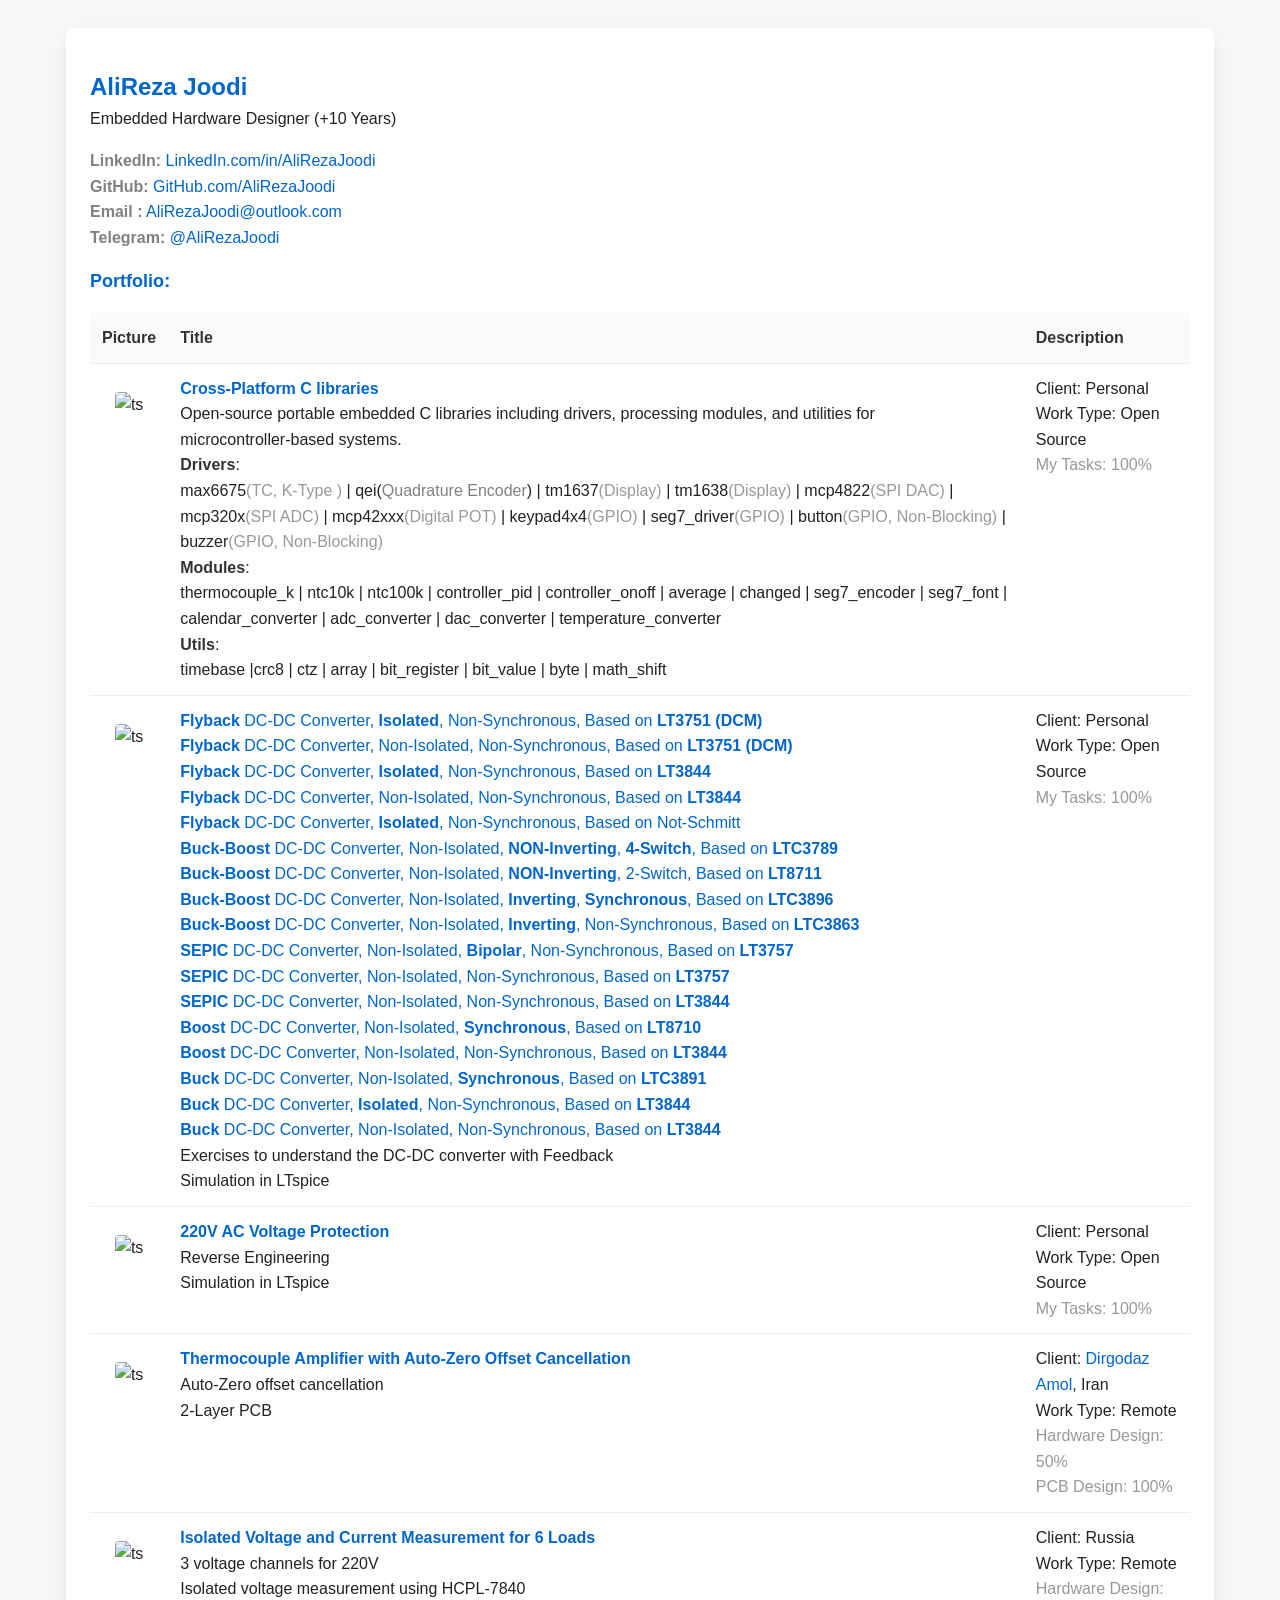
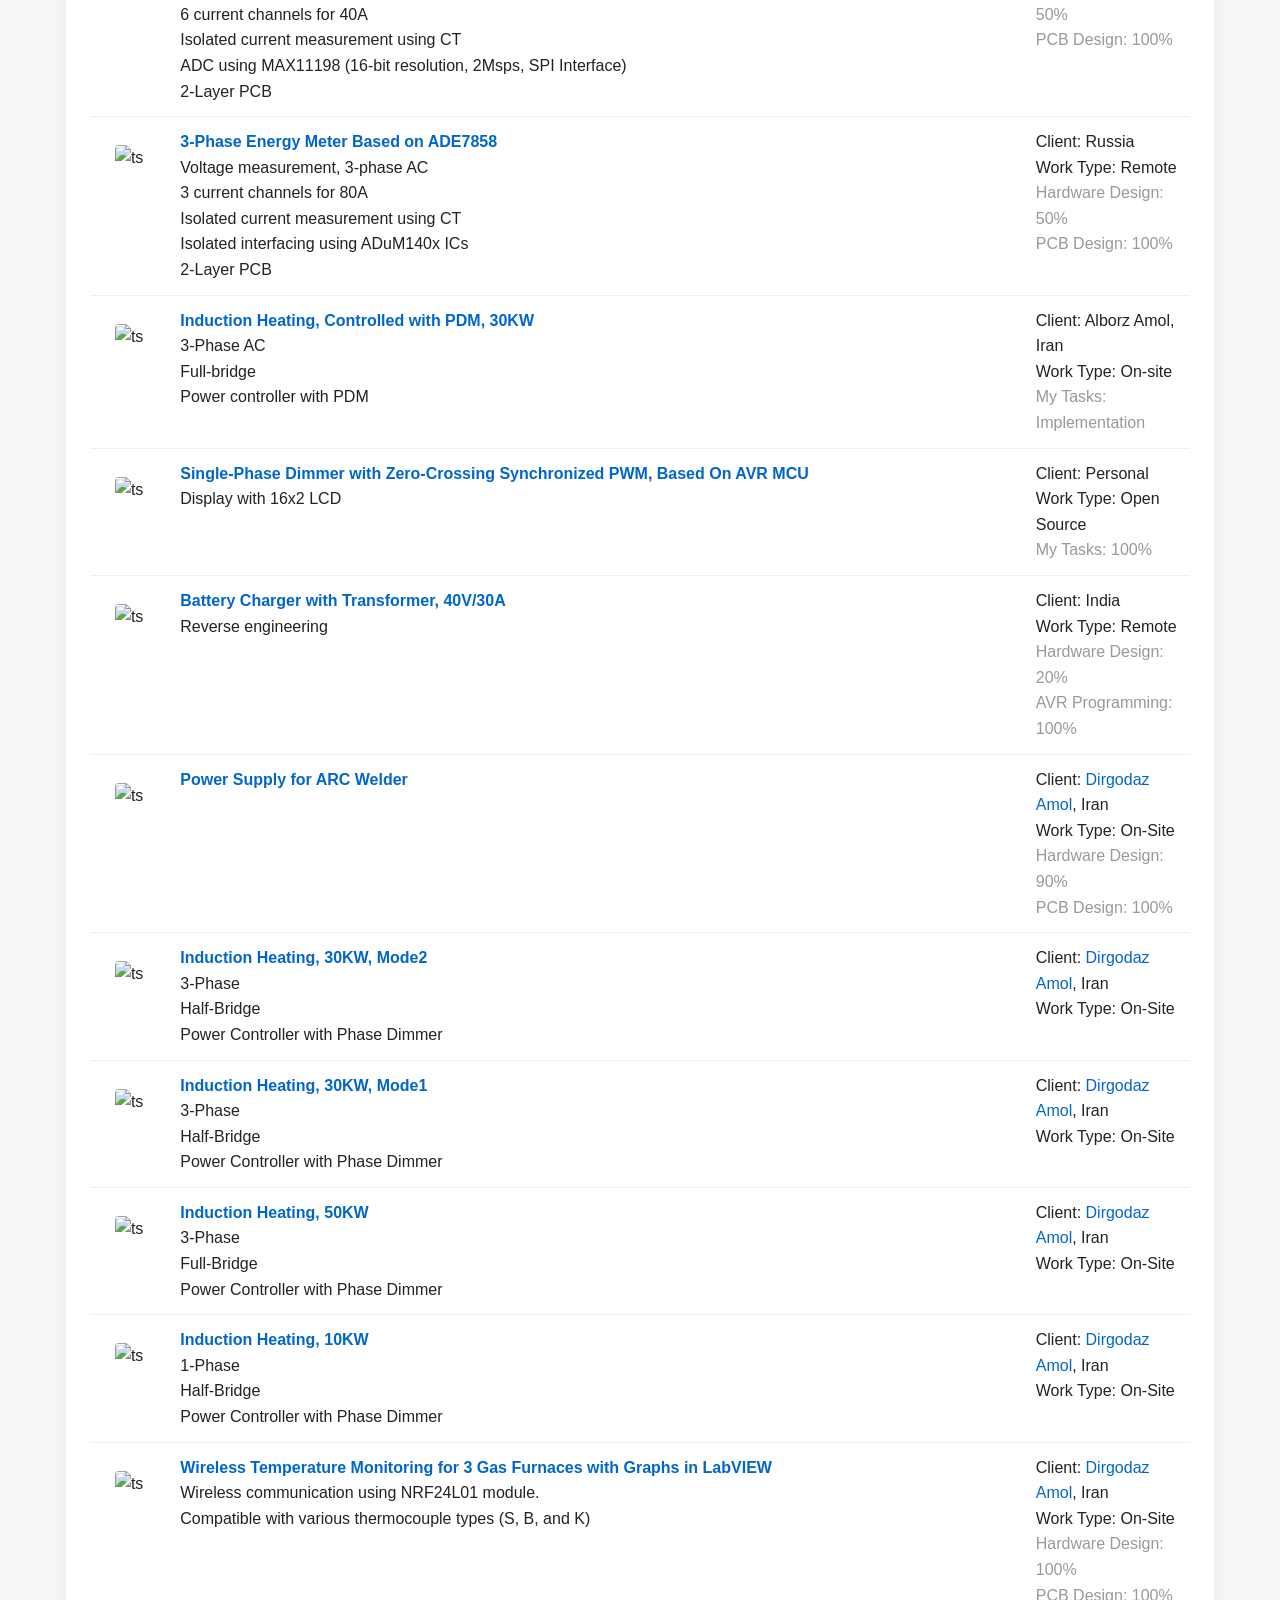
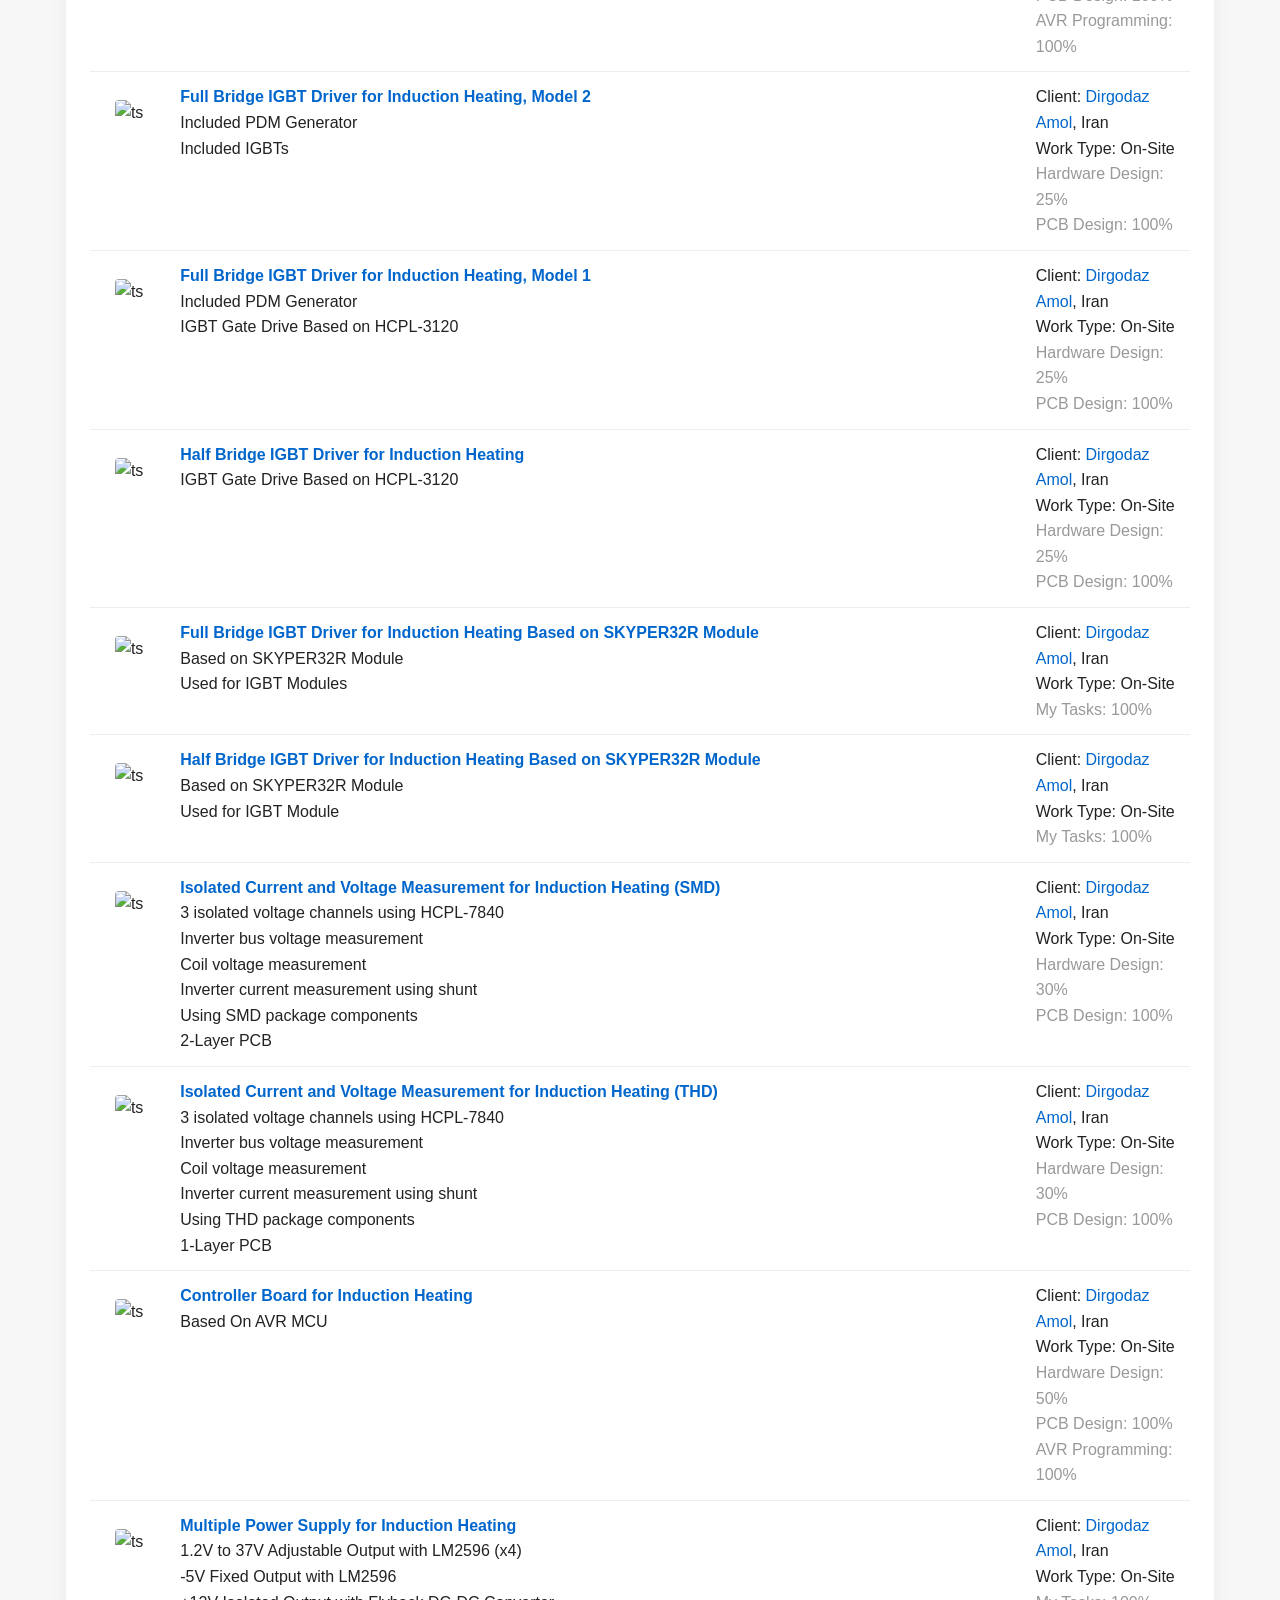
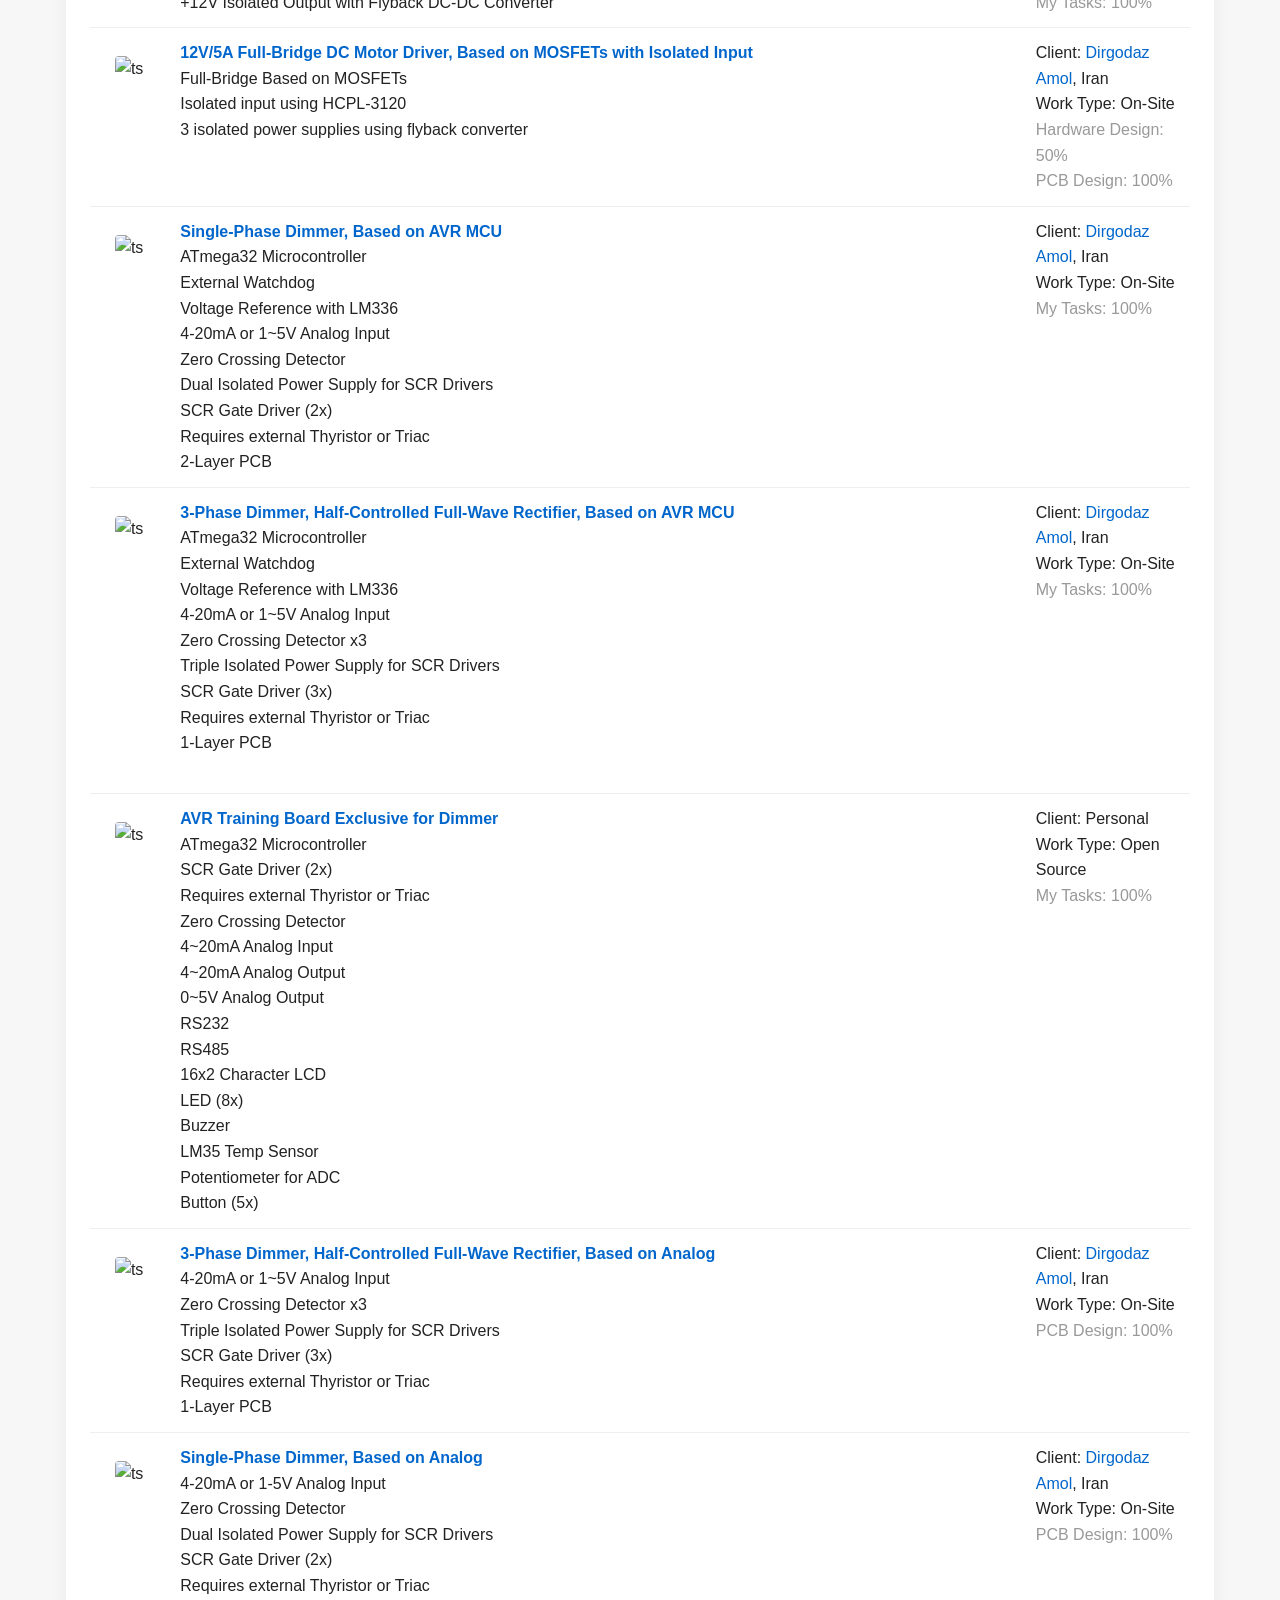
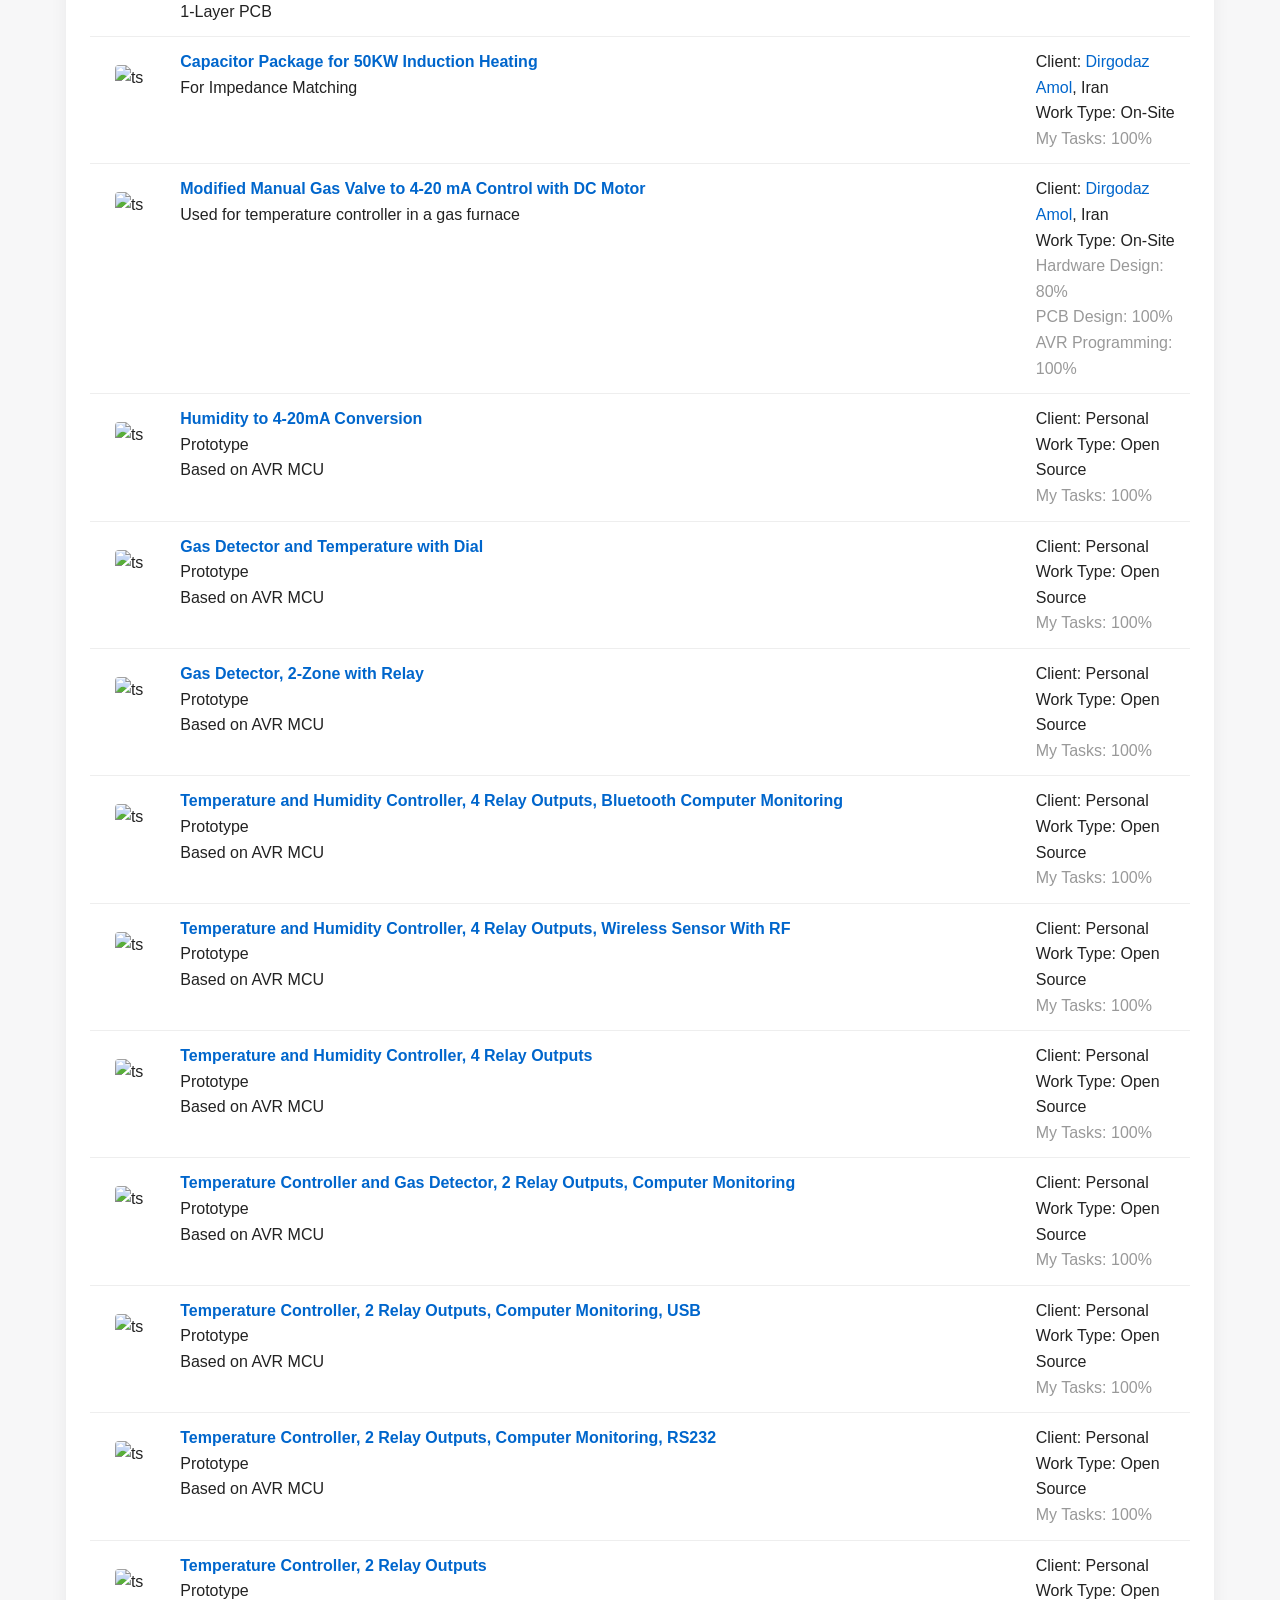
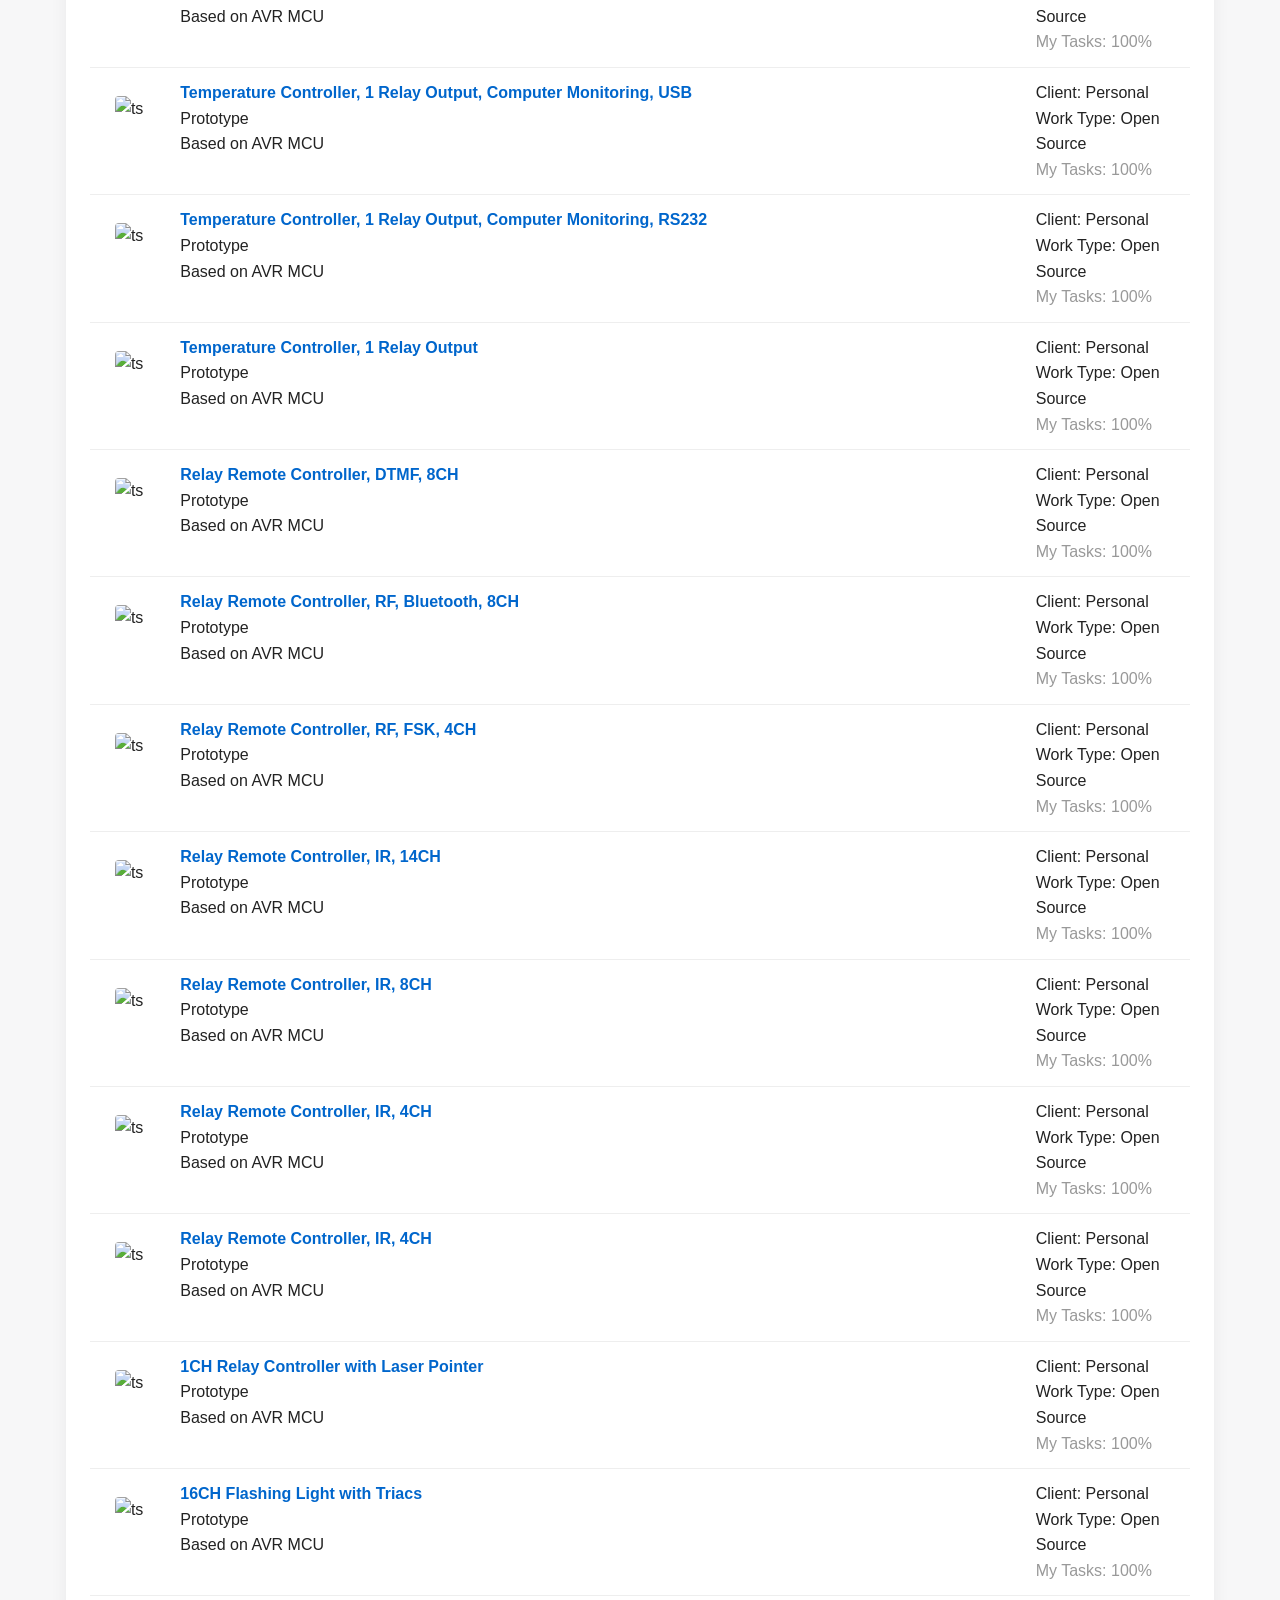
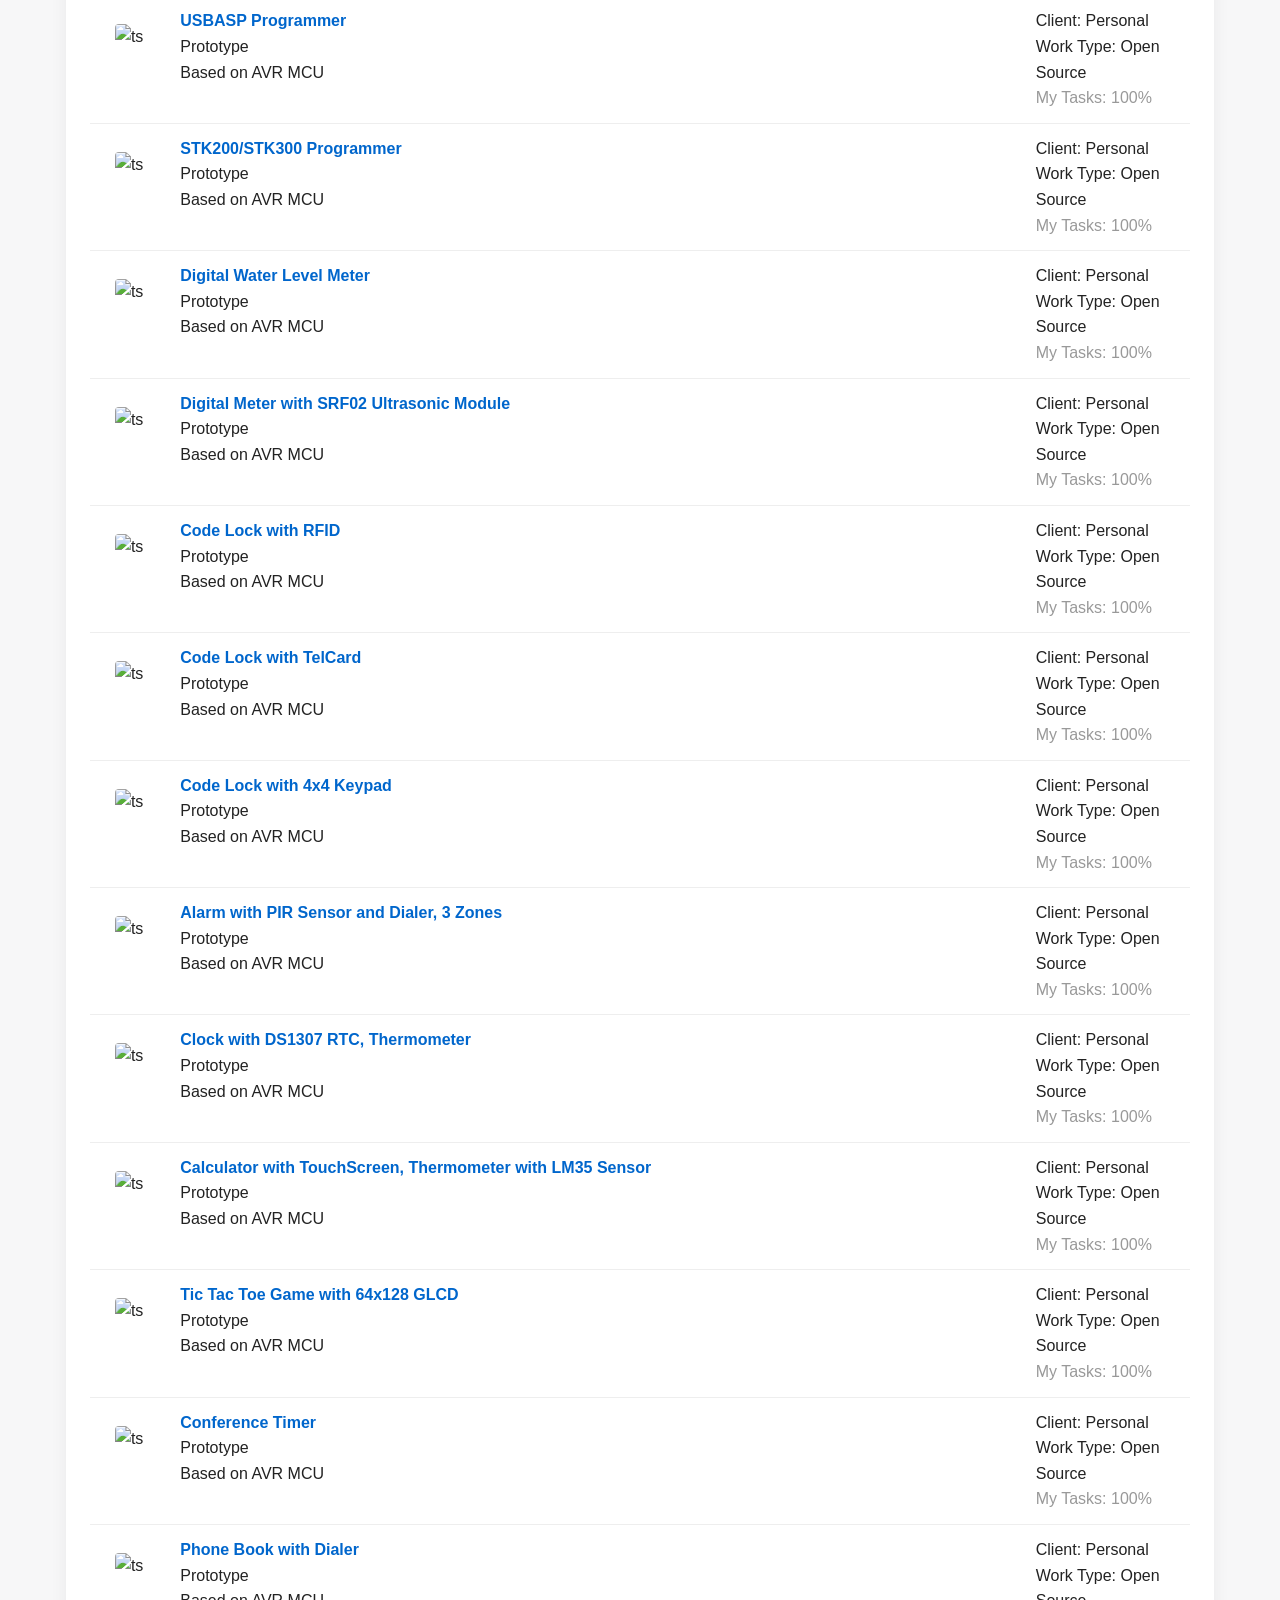
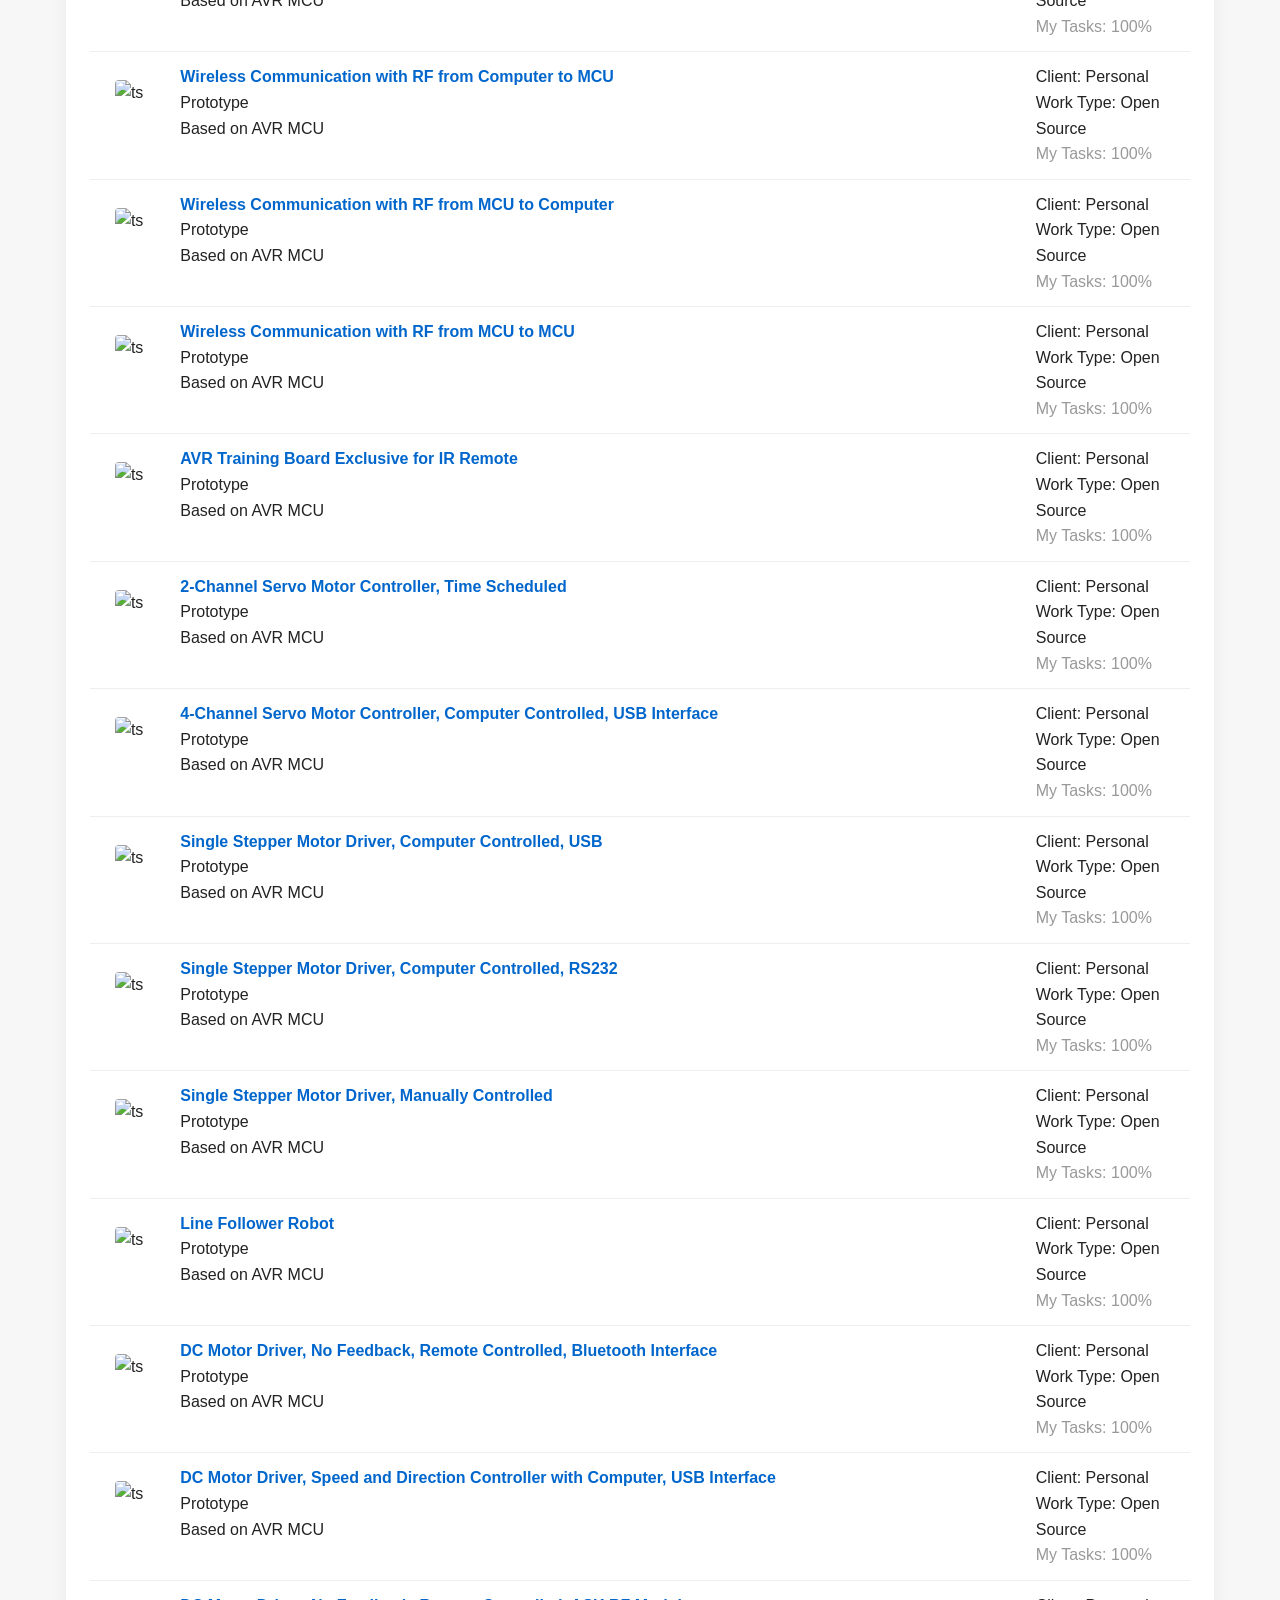
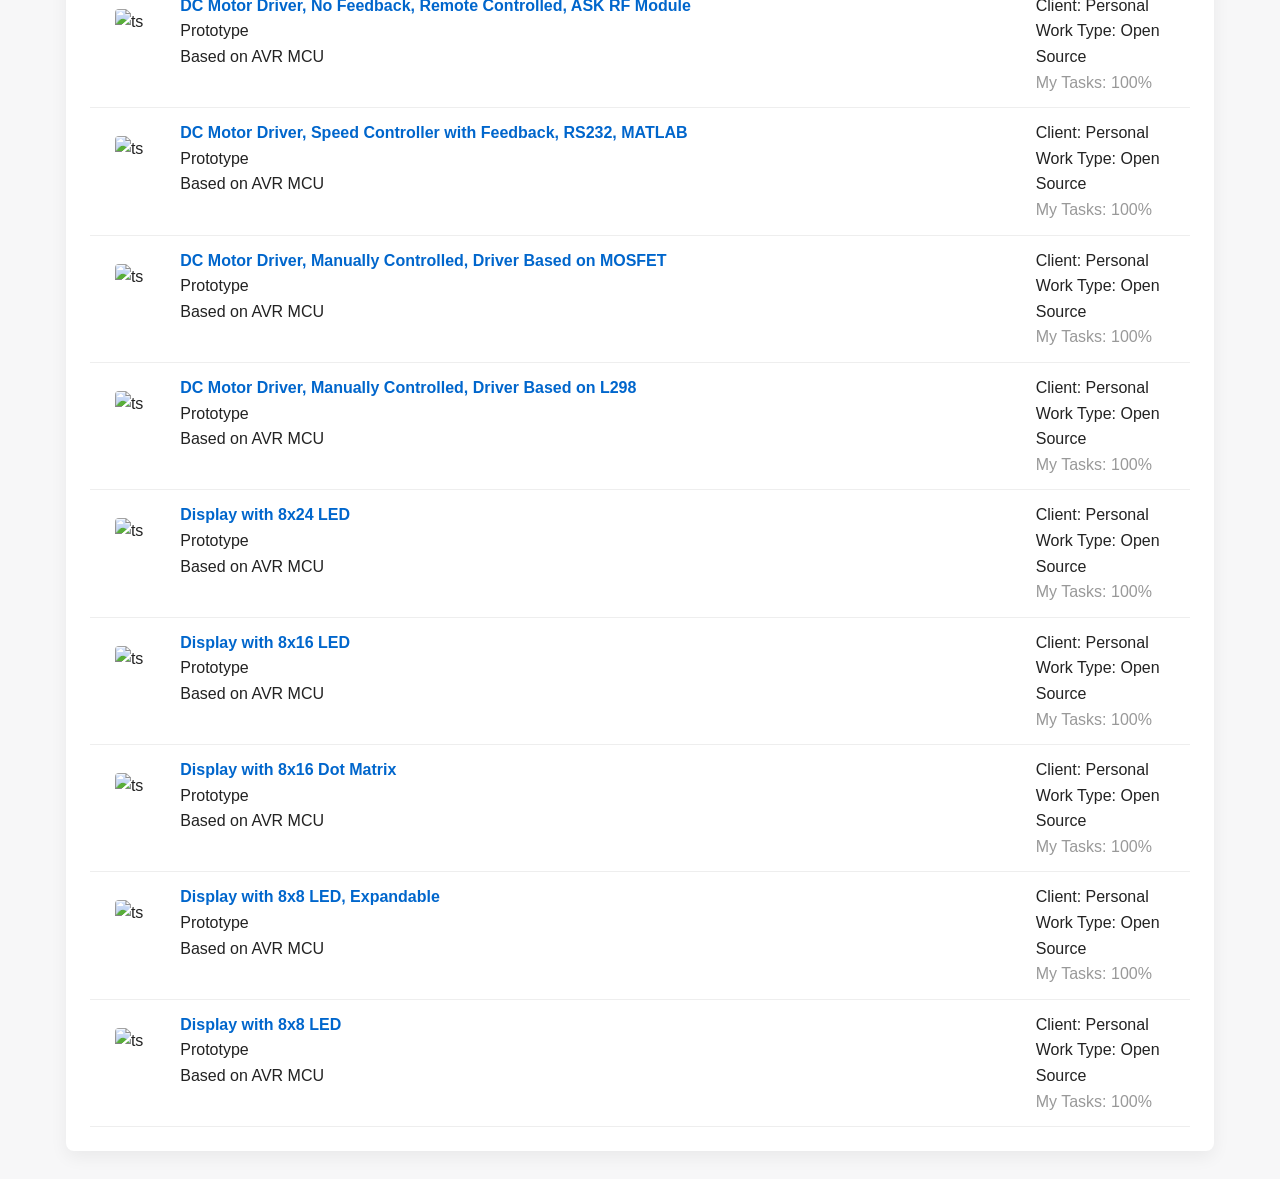
==== index.html @ 9d2de161 "Update index.html" ====
<!doctype html>
<html lang="fa">
<head>
<meta charset="utf-8">
<meta name="viewport" content="width=device-width,initial-scale=1">
<style>
  body { font-family: -apple-system, BlinkMacSystemFont, 'Segoe UI', Roboto, 'Helvetica Neue', Arial; line-height:1.6; padding:20px; background:#f7f7f8; color:#222; }
  .container { max-width:1100px; margin:0 auto; background:white; padding:24px; border-radius:8px; box-shadow:0 6px 18px rgba(0,0,0,0.06); }
  h1 { text-align:center; margin-bottom:1rem; }
  table { width:100%; border-collapse:collapse; }
  th, td { padding:12px; border-bottom:1px solid #eee; vertical-align:top; text-align:left; }
  th { background:#fafafa; color:#333; }
  img { max-width:150px; height:auto; border-radius:4px; }
  a { color:#0066cc; text-decoration:none; }
  a:hover { text-decoration:underline; }
  .muted { color:#888; font-size:0.95em; }
  @media (max-width:700px){ td img { display:block; margin:0 0 8px; } td { display:block; width:100%; } tr { display:block; margin-bottom:12px; border:1px solid #eee; border-radius:6px; padding:8px; } th { display:none; } }
</style>
</head>
<body>
<div class="container">

<p style="text-align:left;">
<font size="5"><font color="#0066CC"><b>AliReza Joodi</b></font><br>
</font>Embedded Hardware Designer (+10 Years)<br>
</p>

<p style="text-align:left;">
<font color="#808080"><b>LinkedIn: </b></font> <a href="https://www.linkedin.com/in/AliRezaJoodi/">LinkedIn.com/in/AliRezaJoodi</a><br>
<font color="#808080"><b>GitHub: </b></font> <a href="https://github.com/AliRezaJoodi">GitHub.com/AliRezaJoodi</a><br>
<font color="#808080"><b>Email :</b></font> <a href="mailto:AliRezaJoodi@outlook.com">AliRezaJoodi@outlook.com</a><br>
<font color="#808080"><b>Telegram: </b></font> <a href="https://t.me/AliRezaJoodi">@AliRezaJoodi</a>
</p>

<h2 style="text-align:left;font-size:1.2rem;"><font color="#0066CC" size="4">Portfolio</font><font color="#0066CC">:</font></h2>

<!-- START MARKDOWN CONTENT -->
<!-- ********************** -->

<table>
 <tr>
    <th>Picture</th>
    <th>Title</th>
    <th>Description</th>
 </tr>

<!-- ********************** -->
 <tr>
    <td>
        <p style="text-align: center">
        <img src="https://github.com/AliRezaJoodi/AliRezaJoodi.github.io/raw/main/Projects/CrossPlatformLibraries.png"
        alt="ts"
        width="150"
        height="55"
        />    
    </td>
    <td>
        <b>
        <a href="https://github.com/AliRezaJoodi/CrossPlatformLibraries" target="_top">
        <span>Cross-Platform C libraries</span>
        </a> </b> <br />
		Open&#8209;source portable embedded C libraries including drivers, processing 
		modules, and utilities for microcontroller&#8209;based systems.<br />
		<font color="#333333"><b>Drivers</b></font>: <br>
		max6675<font color="#999999">(TC, K-Type )</font> |
		qei(<span lang="en-us"><font color="#808080">Q</font></span><font color="#808080">uadrature
		<span lang="en-us">E</span>ncoder</font>) <span lang="en-us">| </span>tm1637<font color="#999999">(Display)</font> | tm1638<font color="#999999">(Display)</font> 
		| mcp4822<font color="#999999">(SPI DAC)</font> | mcp320x<font color="#999999">(SPI ADC)</font> 
		| mcp42xxx<font color="#999999">(Digital POT)</font> | keypad4x4<font color="#999999">(GPIO)</font> | seg7_driver<font color="#999999">(GPIO)</font> | button<font color="#999999">(GPIO, 
		Non-Blocking)</font> | buzzer<font color="#999999">(GPIO, Non-Blocking)</font><br />
		<font color="#333333"><b>Modules</b></font>:<br>
		thermocouple_k | ntc10k | ntc100k | controller_pid | controller_onoff | average | changed | seg7_encoder | seg7_font | calendar_converter | adc_converter | dac_converter | temperature_converter<br />
		<font color="#333333"><b>Utils</b></font>:<br>
		timebase |crc8 | ctz | array | bit_register | bit_value | byte | math_shift<br />
    </td>
    <td>
        Client: Personal<br />
        Work Type: Open Source<br />
        <span style="color:#999">My Tasks: 100%</span> <br />
    </td>
 </tr>
 
<!-- ********************** -->
 <tr>
    <td>
        <p style="text-align: center">
        <img src="https://github.com/AliRezaJoodi/Electronics_Exercises/raw/main/PSU_DCDC_Flyback_Iso_NonSync_NotSchmitt/Pictures/Album.jpg"
        alt="ts"
        width="150"
        height="63"
        />    
    </td>
    <td>
    <a target="_top" style="color: #0066cc; text-decoration: none" href="https://github.com/AliRezaJoodi/Electronics_Exercises/tree/main/PSU_DCDC_Flyback_Iso_NonSync_LT3751">
			<b>Flyback</b> DC-DC Converter, <b>Isolated</b>, Non-Synchronous, Based on <b>LT3751 (DCM)</b> </a> <br/>
    <a target="_top" style="color: #0066cc; text-decoration: none" href="https://github.com/AliRezaJoodi/Electronics_Exercises/tree/main/PSU_DCDC_Flyback_NonIso_NonSync_LT3751">
			<b>Flyback</b> DC-DC Converter, Non-Isolated, Non-Synchronous, Based on <b>LT3751 (DCM)</b> </a> <br/>
    <a target="_top" style="color: #0066cc; text-decoration: none" href="https://github.com/AliRezaJoodi/Electronics_Exercises/tree/main/PSU_DCDC_Flyback_Iso_NonSync_LT3844">
			<b>Flyback</b> DC-DC Converter, <b>Isolated</b>, Non-Synchronous, Based on <b>LT3844</b> </a> <br/>	
	<a target="_top" style="color: #0066cc; text-decoration: none" href="https://github.com/AliRezaJoodi/Electronics_Exercises/tree/main/PSU_DCDC_Flyback_NonIso_NonSync_LT3844">
			<b>Flyback</b> DC-DC Converter, Non-Isolated, Non-Synchronous, Based on <b>LT3844</b> </a> <br/>	
	<a target="_top" style="color: #0066cc; text-decoration: none" href="https://github.com/AliRezaJoodi/Electronics_Exercises/tree/main/PSU_DCDC_Flyback_Iso_NonSync_NotSchmitt">
			<b>Flyback</b> DC-DC Converter, <b>Isolated</b>, Non-Synchronous, Based on Not-Schmitt</a><br/>
	<a target="_top" style="color: #0066cc; text-decoration: none" href="https://github.com/AliRezaJoodi/Electronics_Exercises/tree/main/PSU_DCDC_BuckBoost_NonIso_NINV_Sync_4Switch_LTC3789">
			<b>Buck-Boost</b> DC-DC Converter, Non-Isolated, <b>NON-Inverting</b>, <b>4-Switch</b>, Based on <b>LTC3789</b> </a> <br/>
	<a target="_top" style="color: #0066cc; text-decoration: none" href="https://github.com/AliRezaJoodi/Electronics_Exercises/tree/main/PSU_DCDC_BuckBoost_NonIso_NINV_NonSync_2Switch_LT8711">
			<b>Buck-Boost</b> DC-DC Converter, Non-Isolated, <b>NON-Inverting</b>, 2-Switch, Based on <b>LT8711</b> </a> <br/>
	<a target="_top" style="color: #0066cc; text-decoration: none" href="https://github.com/AliRezaJoodi/Electronics_Exercises/tree/main/PSU_DCDC_BuckBoost_NonIso_INV_Sync_LTC3896">
			<b>Buck-Boost</b> DC-DC Converter, Non-Isolated, <b>Inverting</b>, <b>Synchronous</b>, Based on <b>LTC3896</b> </a> <br/>
	<a target="_top" style="color: #0066cc; text-decoration: none" href="https://github.com/AliRezaJoodi/Electronics_Exercises/tree/main/PSU_DCDC_BuckBoost_NonIso_INV_NonSync_LTC3863">
			<b>Buck-Boost</b> DC-DC Converter, Non-Isolated, <b>Inverting</b>, Non-Synchronous, Based on <b>LTC3863</b> </a> <br/>
	<a target="_top" style="color: #0066cc; text-decoration: none" href="https://github.com/AliRezaJoodi/Electronics_Exercises/tree/main/PSU_DCDC_SEPIC_NonIso_Bipolar_NonSync_LT3757">
			<b>SEPIC</b> DC-DC Converter, Non-Isolated, <b>Bipolar</b>, Non-Synchronous, Based on <b>LT3757</b> </a> <br/>
	<a target="_top" style="color: #0066cc; text-decoration: none" href="https://github.com/AliRezaJoodi/Electronics_Exercises/tree/main/PSU_DCDC_SEPIC_NonIso_NonSync_LT3757">
			<b>SEPIC</b> DC-DC Converter, Non-Isolated, Non-Synchronous, Based on <b>LT3757</b> </a> <br/>
	<a target="_top" style="color: #0066cc; text-decoration: none" href="https://github.com/AliRezaJoodi/Electronics_Exercises/tree/main/PSU_DCDC_SEPIC_NonIso_NonSync_LT3844">
			<b>SEPIC</b> DC-DC Converter, Non-Isolated, Non-Synchronous, Based on <b>LT3844</b> </a> <br/>
	<a target="_top" style="color: #0066cc; text-decoration: none" href="https://github.com/AliRezaJoodi/Electronics_Exercises/tree/main/PSU_DCDC_Boost_NonIso_Sync_LT8710">
			<b>Boost</b> DC-DC Converter, Non-Isolated, <b>Synchronous</b>, Based on <b>LT8710</b> </a> <br/>
	<a target="_top" style="color: #0066cc; text-decoration: none" href="https://github.com/AliRezaJoodi/Electronics_Exercises/tree/main/PSU_DCDC_Boost_NonIso_NonSync_LT3844">
			<b>Boost</b> DC-DC Converter, Non-Isolated, Non-Synchronous, Based on <b>LT3844</b> </a> <br/>
	<a target="_top" style="color: #0066cc; text-decoration: none" href="https://github.com/AliRezaJoodi/Electronics_Exercises/tree/main/PSU_DCDC_Buck_NonIso_Sync_LTC3891">
			<b>Buck</b> DC-DC Converter, Non-Isolated, <b>Synchronous</b>, Based on <b>LTC3891</b> </a> <br/>
	<a target="_top" style="color: #0066cc; text-decoration: none" href="https://github.com/AliRezaJoodi/Electronics_Exercises/tree/main/PSU_DCDC_Buck_Iso_NonSync_LT3844">
			<b>Buck</b> DC-DC Converter, <b>Isolated</b>, Non-Synchronous, Based on <b>LT3844</b> </a> <br/>	
	<a target="_top" style="color: #0066cc; text-decoration: none" href="https://github.com/AliRezaJoodi/Electronics_Exercises/tree/main/PSU_DCDC_Buck_NonIso_NonSync_LT3844">
			<b>Buck</b> DC-DC Converter, Non-Isolated, Non-Synchronous, Based on <b>LT3844</b> </a> <br/>
		Exercises to understand the DC-DC converter with Feedback<br/>
		Simulation in LTspice<br/>
    </td>
    <td>
        Client: Personal<br />
        Work Type: Open Source<br />
        <span style="color:#999">My Tasks: 100%</span> <br />
    </td>
 </tr>

<!-- ********************** -->
 <tr>
    <td>
        <p style="text-align: center">
        <img src="https://github.com/AliRezaJoodi/Electronics_Projects/raw/main/VoltageProtector_1Phase/Pictures/Album.jpg"
        alt="ts"
        width="150"
        height="94"
        />    
    </td>
    <td>
        <b>
        <a href="https://github.com/AliRezaJoodi/Electronics_Projects/tree/main/VoltageProtector_1Phase" target="_top">
        <span>220V AC Voltage Protection</span>
        </a> </b> <br />
		Reverse Engineering<br />
		Simulation in LTspice<br />
    </td>
    <td>
        Client: Personal<br />
        Work Type: Open Source<br />
        <span style="color:#999">My Tasks: 100%</span> <br />
    </td>
 </tr>

<!-- ********************** -->
 <tr>
    <td>
        <p style="text-align: center">
        <img src="https://github.com/AliRezaJoodi/AliRezaJoodi.github.io/raw/main/Projects/Freelance_DirgodazAmol_ThermocoupleAmplifierWithAutoZero/Album.jpg"
        alt="ts"
        width="150"
        height="149"
        />    
    </td>
    <td>
        <b>
        <a href="https://github.com/AliRezaJoodi/AliRezaJoodi.github.io/blob/main/Projects/Freelance_DirgodazAmol_ThermocoupleAmplifierWithAutoZero/ReadMe.md" target="_top">
        <span>Thermocouple Amplifier with Auto-Zero Offset Cancellation</span>
        </a> </b> <br />
		Auto-Zero offset cancellation<br />
		2-Layer PCB<br />
    </td>
    <td>
	<span>Client: <a href="https://dirgodazamol.com/en/">Dirgodaz Amol</a>, Iran</span><br />
        Work Type: Remote<br />
        <span style="color:#999">Hardware Design: 50%</span> <br />
        <span style="color:#999">PCB Design: 100%</span> <br />
    </td>
 </tr>

<!-- ********************** -->
 <tr>
    <td>
        <p style="text-align: center">
        <img src="https://github.com/AliRezaJoodi/AliRezaJoodi.github.io/raw/main/Projects/Freelance_Russia_IsolatedVoltageAndCurrentMeasurementFor6Loads/Album.png"
        alt="ts"
        width="150"
        height="78"
        />    
    </td>
    <td>
        <b>
        <a href="https://github.com/AliRezaJoodi/AliRezaJoodi.github.io/blob/main/Projects/Freelance_Russia_IsolatedVoltageAndCurrentMeasurementFor6Loads/ReadMe.md" target="_top">
        <span>Isolated Voltage and Current Measurement for 6 Loads</span>
        </a> </b> <br />
		3 voltage channels for 220V<br />
		Isolated voltage measurement using HCPL-7840<br />
		6 current channels for 40A<br />
		Isolated current measurement using CT<br />
		ADC using MAX11198 (16-bit resolution, 2Msps, SPI Interface)<br />
		2-Layer PCB<br />
    </td>
    <td>
        Client: Russia<br />
        Work Type: Remote<br />
        <span style="color:#999">Hardware Design: 50%</span> <br />
        <span style="color:#999">PCB Design: 100%</span> <br />
    </td>
  </tr>

<!-- ********************** -->
 <tr>
    <td>
        <p style="text-align: center">
        <img src="https://github.com/AliRezaJoodi/AliRezaJoodi.github.io/raw/main/Projects/Freelance_Russia_3PhaseEnergyMeterBasedOnADE7858/Album.png"
        alt="ts"
        width="150"
        height="140"
        />    
    </td>
    <td>
        <b>
        <a href="https://github.com/AliRezaJoodi/AliRezaJoodi.github.io/blob/main/Projects/Freelance_Russia_3PhaseEnergyMeterBasedOnADE7858/ReadMe.md" target="_top">
        <span>3-Phase Energy Meter Based on ADE7858</span>
        </a> </b> <br />
		Voltage measurement, 3-phase AC<br />
		3 current channels for 80A<br />
		Isolated current measurement using CT<br />
		Isolated interfacing using ADuM140x ICs<br />
		2-Layer PCB<br />
    </td>
    <td>
        Client: Russia<br />
        Work Type: Remote<br />
        <span style="color:#999">Hardware Design: 50%</span> <br />
        <span style="color:#999">PCB Design: 100%</span> <br />
    </td>
  </tr>

<!-- ********************** -->
 <tr>
    <td>
        <p style="text-align: center">
        <img src="https://github.com/AliRezaJoodi/AliRezaJoodi.github.io/raw/main/Projects/Alcora_InductionHeating_ControlledWithPDM_30KW/Album.jpg"
        alt="ts"
        width="150"
        height="114"
        />    
    </td>
    <td>
        <b>
        <a href="https://github.com/AliRezaJoodi/AliRezaJoodi.github.io/blob/main/Projects/Alcora_InductionHeating_ControlledWithPDM_30KW/ReadMe.md" target="_top">
        <span>Induction Heating, Controlled with PDM, 30KW</span>
        </a> </b> <br />
        3-Phase AC<br />
        Full-bridge<br />
        Power controller with PDM<br />
    </td>
    <td>
        Client: Alborz Amol, Iran<br />
        Work Type: On-site<br />
        <span style="color:#999">My Tasks: Implementation</span> <br />
    </td>
  </tr>

<!-- ********************** -->
 <tr>
    <td>
        <p style="text-align: center">
        <img src="https://github.com/AliRezaJoodi/AVR_Projects/raw/main/PhaseDimmer_1Phase_LCD/Pictures/Album.jpg"
        alt="ts"
        width="150"
        height="72"
        />    
    </td>
    <td>
        <b>
        <a href="https://github.com/AliRezaJoodi/AVR_Projects/blob/main/PhaseDimmer_1Phase_LCD" target="_top">
        <span>Single-Phase Dimmer with Zero-Crossing Synchronized PWM, Based On AVR MCU</span>
        </a> </b> <br />
        Display with 16x2 LCD <br />
    </td>
    <td>
        Client: Personal<br />
        Work Type: Open Source<br />
        <span style="color:#999">My Tasks: 100%</span> <br />
    </td>
  </tr>

<!-- ********************** -->
 <tr>
    <td>
        <p style="text-align: center">
        <img src="https://github.com/AliRezaJoodi/AliRezaJoodi.github.io/raw/main/Projects/Freelance_India_BatteryChargerWithTransformer/Album.jpg"
        alt="ts"
        width="150"
        height="114"
        />    
    </td>
    <td>
        <b>
        <a href="https://github.com/AliRezaJoodi/AliRezaJoodi.github.io/blob/main/Projects/Freelance_India_BatteryChargerWithTransformer/ReadMe.md" target="_top">
        <span>Battery Charger with Transformer, 40V/30A</span>
        </a> </b> <br />
        Reverse engineering<br />
    </td>
    <td>
        Client: India<br />
        Work Type: Remote<br />
        <span style="color:#999">Hardware Design: 20%</span> <br />
        <span style="color:#999">AVR Programming: 100%</span> <br />
    </td>
  </tr>

<!-- ********************** -->
 <tr>
    <td>
        <p style="text-align: center">
        <img src="https://github.com/AliRezaJoodi/AliRezaJoodi.github.io/raw/main/Projects/DirgodazAmol_PowerSupplyForArcWelder/Album.jpg"
        alt="ts"
        width="150"
        height="118"
        />    
    </td>
    <td>
        <b>
        <a href="https://github.com/AliRezaJoodi/AliRezaJoodi.github.io/blob/main/Projects/DirgodazAmol_PowerSupplyForArcWelder/ReadMe.md" target="_top">
        <span>Power Supply for ARC Welder</span>
        </a> </b> <br />
    </td>
    <td>
	    <span>Client: <a href="https://dirgodazamol.com/en/">Dirgodaz Amol</a>, Iran</span><br />
        Work Type: On-Site<br />
        <span style="color:#999">Hardware Design: 90%</span> <br />
        <span style="color:#999">PCB Design: 100%</span> <br />
    </td>
 </tr> 

<!-- ********************** -->
 <tr>
    <td>
        <p style="text-align: center">
        <img src="https://github.com/AliRezaJoodi/AliRezaJoodi.github.io/raw/main/Projects/DirgodazAmol_InductionHeating_30KW_Model2/Album.jpg"
        alt="ts"
        width="150"
        height="82"
        />    
    </td>
    <td>
        <b>
        <a href="https://github.com/AliRezaJoodi/AliRezaJoodi.github.io/blob/main/Projects/DirgodazAmol_InductionHeating_30KW_Model2/ReadMe.md" target="_top">
        <span>Induction Heating, 30KW, Mode2</span>
        </a> </b> <br />
        3-Phase <br />
        Half-Bridge <br />
        Power Controller with Phase Dimmer <br />
    </td>
    <td>
	    <span>Client: <a href="https://dirgodazamol.com/en/">Dirgodaz Amol</a>, Iran</span><br />
        Work Type: On-Site<br />
    </td>
 </tr>

<!-- ********************** --> 
 <tr>
    <td>
        <p style="text-align: center">
        <img src="https://github.com/AliRezaJoodi/AliRezaJoodi.github.io/raw/main/Projects/DirgodazAmol_InductionHeating_30KW_Model1/Album.jpg"
        alt="ts"
        width="150"
        height="106"
        />    
    </td>
    <td>
        <b>
        <a href="https://github.com/AliRezaJoodi/AliRezaJoodi.github.io/blob/main/Projects/DirgodazAmol_InductionHeating_30KW_Model1/ReadMe.md" target="_top">
        <span>Induction Heating, 30KW, Mode1</span>
        </a> </b> <br />
        3-Phase <br />
        Half-Bridge <br />
        Power Controller with Phase Dimmer <br />
    </td>
    <td>
	    <span>Client: <a href="https://dirgodazamol.com/en/">Dirgodaz Amol</a>, Iran</span><br />
        Work Type: On-Site<br />
    </td>
 </tr>

<!-- ********************** -->
 <tr>
    <td>
        <p style="text-align: center">
        <img src="https://github.com/AliRezaJoodi/AliRezaJoodi.github.io/raw/main/Projects/DirgodazAmol_InductionHeating_50KW/Album.jpg"
        alt="ts"
        width="150"
        height="119"
        />    
    </td>
    <td>
        <b>
        <a href="https://github.com/AliRezaJoodi/AliRezaJoodi.github.io/blob/main/Projects/DirgodazAmol_InductionHeating_50KW/ReadMe.md" target="_top">
        <span>Induction Heating, 50KW</span>
        </a> </b> <br />
        3-Phase <br />
        Full-Bridge <br />
        Power Controller with Phase Dimmer <br />
    </td>
    <td>
	    <span>Client: <a href="https://dirgodazamol.com/en/">Dirgodaz Amol</a>, Iran</span><br />
        Work Type: On-Site<br />
    </td>
 </tr>

<!-- ********************** -->
 <tr>
    <td>
        <p style="text-align: center">
        <img src="https://github.com/AliRezaJoodi/AliRezaJoodi.github.io/raw/main/Projects/DirgodazAmol_InductionHeating_10KW/Album.jpg"
        alt="ts"
        width="150"
        height="139"
        />    
    </td>
    <td>
        <b>
        <a href="https://github.com/AliRezaJoodi/AliRezaJoodi.github.io/blob/main/Projects/DirgodazAmol_InductionHeating_10KW/ReadMe.md" target="_top">
        <span>Induction Heating, 10KW</span>
        </a> </b> <br />
        1-Phase <br />
        Half-Bridge <br />
        Power Controller with Phase Dimmer <br />
    </td>
    <td>
	    <span>Client: <a href="https://dirgodazamol.com/en/">Dirgodaz Amol</a>, Iran</span><br />
        Work Type: On-Site<br />
    </td>
 </tr>

<!-- ********************** -->
 <tr>
    <td>
        <p style="text-align: center">
        <img src="https://github.com/AliRezaJoodi/AliRezaJoodi.github.io/raw/main/Projects/DirgodazAmol_TemperatureMonitoring_3GasFurnaces_Wireless/Album.jpg"
        alt="ts"
        width="150"
        height="152"
        />    
    </td>
    <td>
        <b>
        <a href="https://github.com/AliRezaJoodi/AliRezaJoodi.github.io/blob/main/Projects/DirgodazAmol_TemperatureMonitoring_3GasFurnaces_Wireless/ReadMe.md" target="_top">
        <span>Wireless Temperature Monitoring for 3 Gas Furnaces with Graphs in LabVIEW</span>
        </a> </b> <br />
        Wireless communication using NRF24L01 module.<br />
        Compatible with various thermocouple types (S, B, and K)<br />
    </td>
    <td>
	    <span>Client: <a href="https://dirgodazamol.com/en/">Dirgodaz Amol</a>, Iran</span><br />
        Work Type: On-Site<br />
        <span style="color:#999">Hardware Design: 100%</span> <br />
        <span style="color:#999">PCB Design: 100%</span> <br />
	<span style="color:#999">AVR Programming: 100%</span> <br />
    </td>
 </tr> 

<!-- ********************** -->
 <tr>
    <td>
        <p style="text-align: center">
        <img src="https://github.com/AliRezaJoodi/AliRezaJoodi.github.io/raw/main/Projects/DirgodazAmol_IgbtDriver_FullBridge_Model2/Album.jpg"
        alt="ts"
        width="150"
        height="96"
        />    
    </td>
    <td>
        <b>
        <a href="https://github.com/AliRezaJoodi/AliRezaJoodi.github.io/blob/main/Projects/DirgodazAmol_IgbtDriver_FullBridge_Model2/ReadMe.md" target="_top">
        <span>Full Bridge IGBT Driver for Induction Heating, Model 2</span>
        </a> </b> <br />
        Included PDM Generator <br />
        Included IGBTs <br />
    </td>
    <td>
	    <span>Client: <a href="https://dirgodazamol.com/en/">Dirgodaz Amol</a>, Iran</span><br />
        Work Type: On-Site<br />
        <span style="color:#999">Hardware Design: 25%</span> <br />
        <span style="color:#999">PCB Design: 100%</span> <br />
    </td>
 </tr> 

<!-- ********************** -->
 <tr>
    <td>
        <p style="text-align: center">
        <img src="https://github.com/AliRezaJoodi/AliRezaJoodi.github.io/raw/main/Projects/DirgodazAmol_IgbtDriver_FullBridge_Model1/Album.jpg"
        alt="ts"
        width="150"
        height="103"
        />    
    </td>
    <td>
        <b>
        <a href="https://github.com/AliRezaJoodi/AliRezaJoodi.github.io/blob/main/Projects/DirgodazAmol_IgbtDriver_FullBridge_Model1/ReadMe.md" target="_top">
        <span>Full Bridge IGBT Driver for Induction Heating, Model 1</span>
        </a> </b> <br />
        Included PDM Generator <br />
        IGBT Gate Drive Based on HCPL-3120 <br />
    </td>
    <td>
	    <span>Client: <a href="https://dirgodazamol.com/en/">Dirgodaz Amol</a>, Iran</span><br />
        Work Type: On-Site<br />
        <span style="color:#999">Hardware Design: 25%</span> <br />
        <span style="color:#999">PCB Design: 100%</span> <br />
    </td>
 </tr> 

<!-- ********************** -->
 <tr>
    <td>
        <p style="text-align: center">
        <img src="https://github.com/AliRezaJoodi/AliRezaJoodi.github.io/raw/main/Projects/DirgodazAmol_IgbtDriver_HalfBridge/Album.jpg"
        alt="ts"
        width="150"
        height="131"
        />    
    </td>
    <td>
        <b>
        <a href="https://github.com/AliRezaJoodi/AliRezaJoodi.github.io/blob/main/Projects/DirgodazAmol_IgbtDriver_HalfBridge/ReadMe.md" target="_top">
        <span>Half Bridge IGBT Driver for Induction Heating</span>
        </a> </b> <br />
        IGBT Gate Drive Based on HCPL-3120 <br />
    </td>
    <td>
	    <span>Client: <a href="https://dirgodazamol.com/en/">Dirgodaz Amol</a>, Iran</span><br />
        Work Type: On-Site<br />
        <span style="color:#999">Hardware Design: 25%</span> <br />
        <span style="color:#999">PCB Design: 100%</span> <br />
    </td>
 </tr> 

<!-- ********************** -->
 <tr>
    <td>
        <p style="text-align: center">
        <img src="https://github.com/AliRezaJoodi/AliRezaJoodi.github.io/raw/main/Projects/DirgodazAmol_IgbtDriver_FullBridge_BasedOnSKYPER32R/Album.jpg"
        alt="ts"
        width="150"
        height="174"
        />    
    </td>
    <td>
        <b>
        <a href="https://github.com/AliRezaJoodi/AliRezaJoodi.github.io/blob/main/Projects/DirgodazAmol_IgbtDriver_FullBridge_BasedOnSKYPER32R/ReadMe.md" target="_top">
        <span>Full Bridge IGBT Driver for Induction Heating Based on SKYPER32R Module</span>
        </a> </b> <br />
        Based on SKYPER32R Module <br />
        Used for IGBT Modules <br />
    </td>
    <td>
	    <span>Client: <a href="https://dirgodazamol.com/en/">Dirgodaz Amol</a>, Iran</span><br />
        Work Type: On-Site<br />
        <span style="color:#999">My Tasks: 100%</span> <br />
    </td>
 </tr> 

<!-- ********************** --> 
  <tr>
    <td>
        <p style="text-align: center">
        <img src="https://github.com/AliRezaJoodi/AliRezaJoodi.github.io/raw/main/Projects/DirgodazAmol_IgbtDriver_HalfBridge_BasedOnSKYPER32R/Album.jpg"
        alt="ts"
        width="150"
        height="95"
        />    
    </td>
    <td>
        <b>
        <a href="https://github.com/AliRezaJoodi/AliRezaJoodi.github.io/blob/main/Projects/DirgodazAmol_IgbtDriver_HalfBridge_BasedOnSKYPER32R/ReadMe.md" target="_top">
        <span>Half Bridge IGBT Driver for Induction Heating Based on SKYPER32R Module</span>
        </a> </b> <br />
        Based on SKYPER32R Module <br />
        Used for IGBT Module <br />
    </td>
    <td>
	    <span>Client: <a href="https://dirgodazamol.com/en/">Dirgodaz Amol</a>, Iran</span><br />
        Work Type: On-Site<br />
        <span style="color:#999">My Tasks: 100%</span> <br />
    </td>
 </tr> 

<!-- ********************** --> 
 <tr>
    <td>
        <p style="text-align: center">
        <img src="https://github.com/AliRezaJoodi/AliRezaJoodi.github.io/raw/main/Projects/DirgodazAmol_IsolatedCurrentAndVoltageMeasurement_SMD/Album.jpg"
        alt="ts"
        width="150"
        height="122"
        />    
    </td>
    <td>
        <b>
        <a href="https://github.com/AliRezaJoodi/AliRezaJoodi.github.io/blob/main/Projects/DirgodazAmol_IsolatedCurrentAndVoltageMeasurement_SMD/ReadMe.md" target="_top">
        <span>Isolated Current and Voltage Measurement for Induction Heating (SMD)</span>
        </a> </b> <br />
        3 isolated voltage channels using HCPL-7840<br />
        Inverter bus voltage measurement<br />
        Coil voltage measurement<br />
        Inverter current measurement using shunt<br />
        Using SMD package components<br />
        2-Layer PCB<br />
    </td>
    <td>
	    <span>Client: <a href="https://dirgodazamol.com/en/">Dirgodaz Amol</a>, Iran</span><br />
        Work Type: On-Site<br />
        <span style="color:#999">Hardware Design: 30%</span> <br />
        <span style="color:#999">PCB Design: 100%</span> <br />
    </td>
 </tr> 

<!-- ********************** -->
 <tr>
    <td>
        <p style="text-align: center">
        <img src="https://github.com/AliRezaJoodi/AliRezaJoodi.github.io/raw/main/Projects/DirgodazAmol_IsolatedCurrentAndVoltageMeasurement_THD/Album.jpg"
        alt="ts"
        width="150"
        height="83"
        />    
    </td>
    <td>
        <b>
        <a href="https://github.com/AliRezaJoodi/AliRezaJoodi.github.io/blob/main/Projects/DirgodazAmol_IsolatedCurrentAndVoltageMeasurement_THD/ReadMe.md" target="_top">
        <span>Isolated Current and Voltage Measurement for Induction Heating (THD)</span>
        </a> </b> <br />
        3 isolated voltage channels using HCPL-7840<br />
        Inverter bus voltage measurement<br />
        Coil voltage measurement<br />
        Inverter current measurement using shunt<br />
        Using THD package components<br />
        1-Layer PCB<br />
    </td>
    <td>
	    <span>Client: <a href="https://dirgodazamol.com/en/">Dirgodaz Amol</a>, Iran</span><br />
        Work Type: On-Site<br />
        <span style="color:#999">Hardware Design: 30%</span> <br />
        <span style="color:#999">PCB Design: 100%</span> <br />
    </td>
 </tr> 

<!-- ********************** -->
 <tr>
    <td>
        <p style="text-align: center">
        <img src="https://github.com/AliRezaJoodi/AliRezaJoodi.github.io/raw/main/Projects/DirgodazAmol_ControllerBoardForInductionHeating/Album.jpg"
        alt="ts"
        width="150"
        height="78"
        />    
    </td>
    <td>
        <b>
        <a href="https://github.com/AliRezaJoodi/AliRezaJoodi.github.io/blob/main/Projects/DirgodazAmol_ControllerBoardForInductionHeating/ReadMe.md" target="_top">
        <span>Controller Board for Induction Heating</span>
        </a> </b> <br />
        Based On AVR MCU <br />
    </td>
    <td>
	    <span>Client: <a href="https://dirgodazamol.com/en/">Dirgodaz Amol</a>, Iran</span><br />
        Work Type: On-Site<br />
        <span style="color:#999">Hardware Design: 50%</span> <br />
        <span style="color:#999">PCB Design: 100%</span> <br />
        <span style="color:#999">AVR Programming: 100%</span> <br />
    </td>
 </tr> 

<!-- ********************** -->
 <tr>
    <td>
        <p style="text-align: center">
        <img src="https://github.com/AliRezaJoodi/AliRezaJoodi.github.io/raw/main/Projects/DirgodazAmol_PowerSupplyForInductionHeating/Album.jpg"
        alt="ts"
        width="150"
        height="135"
        />    
    </td>
    <td>
        <b>
        <a href="https://github.com/AliRezaJoodi/AliRezaJoodi.github.io/blob/main/Projects/DirgodazAmol_PowerSupplyForInductionHeating/ReadMe.md" target="_top">
        <span>Multiple Power Supply for Induction Heating</span>
        </a> </b> <br />
        1.2V to 37V Adjustable Output with LM2596 (x4)<br />
        -5V Fixed Output with LM2596<br />
        +12V Isolated Output with Flyback DC-DC Converter<br />
    </td>
    <td>
	<span>Client: <a href="https://dirgodazamol.com/en/">Dirgodaz Amol</a>, Iran</span><br />
        Work Type: On-Site<br />
        <span style="color:#999">My Tasks: 100%</span> <br />
    </td>
 </tr>

<!-- ********************** -->
 <tr>
    <td>
        <p style="text-align: center">
        <img src="https://github.com/AliRezaJoodi/AliRezaJoodi.github.io/raw/main/Projects/DirgodazAmol_DcMotorDriver_FullBridge_Isolated_12V5A/Album.jpg"
        alt="ts"
        width="150"
        height="115"
        />    
    </td>
    <td>
        <b>
        <a href="https://github.com/AliRezaJoodi/AliRezaJoodi.github.io/blob/main/Projects/DirgodazAmol_DcMotorDriver_FullBridge_Isolated_12V5A/ReadMe.md" target="_top">
        <span>12V/5A Full-Bridge DC Motor Driver, Based on MOSFETs with Isolated Input</span>
        </a> </b> <br />
        Full-Bridge Based on MOSFETs<br />
        Isolated input using HCPL-3120<br />
        3 isolated power supplies using flyback converter<br />
    </td>
    <td>
	<span>Client: <a href="https://dirgodazamol.com/en/">Dirgodaz Amol</a>, Iran</span><br />
        Work Type: On-Site<br />
        <span style="color:#999">Hardware Design: 50%</span> <br />
        <span style="color:#999">PCB Design: 100%</span> <br />
    </td>
 </tr>
 
 <!-- ********************** -->
 <tr>
    <td>
        <p style="text-align: center">
        <img src="https://github.com/AliRezaJoodi/AliRezaJoodi.github.io/raw/main/Projects/DirgodazAmol_PhaseDimmer_1Phase_BasedOnAVR/Album.png"
        alt="ts"
        width="150"
        height="63"
        />    
    </td>
    <td>
        <b>
        <a href="https://github.com/AliRezaJoodi/AliRezaJoodi.github.io/blob/main/Projects/DirgodazAmol_PhaseDimmer_1Phase_BasedOnAVR/ReadMe.md" target="_top">
        <span>Single-Phase Dimmer, Based on AVR MCU</span>
        </a> </b> <br />
        ATmega32 Microcontroller<br />
        External Watchdog<br />
        Voltage Reference with LM336<br />
        4-20mA or 1~5V Analog Input<br />
        Zero Crossing Detector<br />
        Dual Isolated Power Supply for SCR Drivers<br />
        SCR Gate Driver (2x)<br />
        Requires external Thyristor or Triac<br />
        2-Layer PCB<br />
    </td>
    <td>
	<span>Client: <a href="https://dirgodazamol.com/en/">Dirgodaz Amol</a>, Iran</span><br />
        Work Type: On-Site<br />
        <span style="color:#999">My Tasks: 100%</span> <br />
    </td>
 </tr>
 
 <!-- ********************** -->
 <tr>
    <td>
        <p style="text-align: center">
        <img src="https://github.com/AliRezaJoodi/AliRezaJoodi.github.io/raw/main/Projects/DirgodazAmol_PhaseDimmer_3Phase_BasedOnAVR/Album.jpg"
        alt="ts"
        width="150"
        height="107"
        />    
    </td>
    <td>
        <b>
        <a href="https://github.com/AliRezaJoodi/AliRezaJoodi.github.io/blob/main/Projects/DirgodazAmol_PhaseDimmer_3Phase_BasedOnAVR/ReadMe.md" target="_top">
        <span>3-Phase Dimmer, Half-Controlled Full-Wave Rectifier, Based on AVR MCU</span>
        </a> </b> <br />
        ATmega32 Microcontroller<br />
        External Watchdog<br />
        Voltage Reference with LM336<br />
        4-20mA or 1~5V Analog Input<br />
        Zero Crossing Detector x3<br />
        Triple Isolated Power Supply for SCR Drivers<br />
        SCR Gate Driver (3x)<br />
        Requires external Thyristor or Triac<br />
        1-Layer PCB<br /><br />
    </td>
    <td>
	<span>Client: <a href="https://dirgodazamol.com/en/">Dirgodaz Amol</a>, Iran</span><br />
        Work Type: On-Site<br />
        <span style="color:#999">My Tasks: 100%</span> <br />
    </td>
 </tr> 

<!-- ********************** -->
 <tr>
    <td>
        <p style="text-align: center">
        <img src="https://github.com/AliRezaJoodi/AVR_Projects/raw/main/TrainingBoardExclusiveForDimmer/Pictures/Album.jpg"
        alt="ts"
        width="151"
        height="95"
        />    
    </td>
    <td>
        <b>
        <a href="https://github.com/AliRezaJoodi/AVR_Projects/tree/main/TrainingBoardExclusiveForDimmer" target="_top">
        <span>AVR Training Board Exclusive for Dimmer</span>
        </a> </b> <br />
        ATmega32 Microcontroller<br />
        SCR Gate Driver (2x)<br />
        Requires external Thyristor or Triac<br />
        Zero Crossing Detector<br />
        4~20mA Analog Input<br />
        4~20mA Analog Output<br />
        0~5V Analog Output<br />
        RS232<br />
        RS485<br />
        16x2 Character LCD<br />
        LED (8x)<br />
        Buzzer<br />
        LM35 Temp Sensor<br />
        Potentiometer for ADC<br />
        Button (5x)<br />
    </td>
    <td>
        Client: Personal<br />
        Work Type: Open Source<br />
        <span style="color:#999">My Tasks: 100%</span> <br />
    </td>
  </tr>

<!-- ********************** -->
 <tr>
    <td>
        <p style="text-align: center">
        <img src="https://github.com/AliRezaJoodi/AliRezaJoodi.github.io/raw/main/Projects/DirgodazAmol_PhaseDimmer_3Phase_BasedOnAnalog/Album.jpg"
        alt="ts"
        width="150"
        height="100"
        />    
    </td>
    <td>
        <b>
        <a href="https://github.com/AliRezaJoodi/AliRezaJoodi.github.io/blob/main/Projects/DirgodazAmol_PhaseDimmer_3Phase_BasedOnAnalog/ReadMe.md" target="_top">
        <span>3-Phase Dimmer, Half-Controlled Full-Wave Rectifier, Based on Analog</span>
        </a> </b> <br />
        4-20mA or 1~5V Analog Input<br />
        Zero Crossing Detector x3<br />
        Triple Isolated Power Supply for SCR Drivers<br />
        SCR Gate Driver (3x)<br />
        Requires external Thyristor or Triac<br />
        1-Layer PCB<br />
    </td>
    <td>
	    <span>Client: <a href="https://dirgodazamol.com/en/">Dirgodaz Amol</a>, Iran</span><br />
        Work Type: On-Site<br />
        <span style="color:#999">PCB Design: 100%</span> <br />
    </td>
 </tr> 

<!-- ********************** -->
 <tr>
    <td>
        <p style="text-align: center">
        <img src="https://github.com/AliRezaJoodi/AliRezaJoodi.github.io/raw/main/Projects/DirgodazAmol_PhaseDimmer_1Phase_BasedOnAnalog/Album.jpg"
        alt="ts"
        width="150"
        height="85"
        />    
    </td>
    <td>
        <b>
        <a href="https://github.com/AliRezaJoodi/AliRezaJoodi.github.io/blob/main/Projects/DirgodazAmol_PhaseDimmer_1Phase_BasedOnAnalog/ReadMe.md" target="_top">
        <span>Single-Phase Dimmer, Based on Analog</span>
        </a> </b> <br />
        4-20mA or 1-5V Analog Input<br />
        Zero Crossing Detector<br />
        Dual Isolated Power Supply for SCR Drivers<br />
        SCR Gate Driver (2x)<br />
        Requires external Thyristor or Triac<br />
        1-Layer PCB<br />
    </td>
    <td>
	    <span>Client: <a href="https://dirgodazamol.com/en/">Dirgodaz Amol</a>, Iran</span><br />
        Work Type: On-Site<br />
        <span style="color:#999">PCB Design: 100%</span> <br />
    </td>
 </tr>

<!-- ********************** -->
 <tr>
    <td>
        <p style="text-align: center">
        <img src="https://github.com/AliRezaJoodi/AliRezaJoodi.github.io/raw/main/Projects/DirgodazAmol_CapacitorPackageForInductionHeating50KW/Album.jpg"
        alt="ts"
        width="150"
        height="113"
        />    
    </td>
    <td>
        <b>
        <a href="https://github.com/AliRezaJoodi/AliRezaJoodi.github.io/blob/main/Projects/DirgodazAmol_CapacitorPackageForInductionHeating50KW/ReadMe.md" target="_top">
        <span>Capacitor Package for 50KW Induction Heating</span>
        </a> </b> <br />
        For Impedance Matching <br />
    </td>
    <td>
	    <span>Client: <a href="https://dirgodazamol.com/en/">Dirgodaz Amol</a>, Iran</span><br />
        Work Type: On-Site<br />
        <span style="color:#999">My Tasks: 100%</span> <br />
    </td>
 </tr> 

<!-- ********************** -->
 <tr>
    <td>
        <p style="text-align: center">
        <img src="https://github.com/AliRezaJoodi/AliRezaJoodi.github.io/raw/main/Projects/DirgodazAmol_ControlledGasValveWith4to20mA/Album.jpg"
        alt="ts"
        width="150"
        height="78"
        />    
    </td>
    <td>
        <b>
        <a href="https://github.com/AliRezaJoodi/AliRezaJoodi.github.io/blob/main/Projects/DirgodazAmol_ControlledGasValveWith4to20mA/ReadMe.md" target="_top">
        <span>Modified Manual Gas Valve to 4-20 mA Control with DC Motor</span>
        </a> </b> <br />
        Used for temperature controller in a gas furnace <br />
    </td>
    <td>
	    <span>Client: <a href="https://dirgodazamol.com/en/">Dirgodaz Amol</a>, Iran</span><br />
        Work Type: On-Site<br />
        <span style="color:#999">Hardware Design: 80%</span> <br />
        <span style="color:#999">PCB Design: 100%</span> <br />
        <span style="color:#999">AVR Programming: 100%</span> <br />
    </td>
 </tr> 

<!-- ********************** -->
 <tr>
    <td>
        <p style="text-align: center">
        <img src="https://github.com/AliRezaJoodi/AVR_Projects/raw/main/Converter_HumidityTo4-20mA_SHT10/Pictures/Album.png"
        alt="ts"
        width="150"
        height="60"
        />    
    </td>
    <td>
        <b>
        <a href="https://github.com/AliRezaJoodi/AVR_Projects/blob/main/Converter_HumidityTo4-20mA_SHT10" target="_top">
        <span>Humidity to 4-20mA Conversion</span>
        </a> </b> <br />
        Prototype <br />
        Based on AVR MCU <br />
    </td>
    <td>
        Client: Personal<br />
        Work Type: Open Source<br />
        <span style="color:#999">My Tasks: 100%</span> <br />
    </td>
  </tr>

<!-- ********************** -->
 <tr>
    <td>
        <p style="text-align: center">
        <img src="https://github.com/AliRezaJoodi/AVR_Projects/raw/main/GasDetectorAndTemperature_Dial/Pictures/Album.jpg"
        alt="ts"
        width="150"
        height="120"
        />    
    </td>
    <td>
        <b>
        <a href="https://github.com/AliRezaJoodi/AVR_Projects/blob/main/GasDetectorAndTemperature_Dial" target="_top">
        <span>Gas Detector and Temperature with Dial</span>
        </a> </b> <br />
        Prototype <br />
        Based on AVR MCU <br />
    </td>
    <td>
        Client: Personal<br />
        Work Type: Open Source<br />
        <span style="color:#999">My Tasks: 100%</span> <br />
    </td>
  </tr>

<!-- ********************** -->
 <tr>
    <td>
        <p style="text-align: center">
        <img src="https://github.com/AliRezaJoodi/AVR_Projects/raw/main/GasDetector_2Zone/Pictures/Album.jpg"
        alt="ts"
        width="150"
        height="129"
        />    
    </td>
    <td>
        <b>
        <a href="https://github.com/AliRezaJoodi/AVR_Projects/blob/main/GasDetector_2Zone" target="_top">
        <span>Gas Detector, 2-Zone with Relay</span>
        </a> </b> <br />
        Prototype <br />
        Based on AVR MCU <br />
    </td>
    <td>
        Client: Personal<br />
        Work Type: Open Source<br />
        <span style="color:#999">My Tasks: 100%</span> <br />
    </td>
  </tr>

<!-- ********************** -->
 <tr>
    <td>
        <p style="text-align: center">
        <img src="https://github.com/AliRezaJoodi/AVR_Projects/raw/main/TemperatureAndHumidityController_4Outputs_ComputerMonitoring_Bluetooth/Pictures/Album.jpg"
        alt="ts"
        width="150"
        height="89"
        />    
    </td>
    <td>
        <b>
        <a href="https://github.com/AliRezaJoodi/AVR_Projects/blob/main/TemperatureAndHumidityController_4Outputs_ComputerMonitoring_Bluetooth" target="_top">
        <span>Temperature and Humidity Controller, 4 Relay Outputs, Bluetooth Computer Monitoring</span>
        </a> </b> <br />
        Prototype <br />
        Based on AVR MCU <br />
    </td>
    <td>
        Client: Personal<br />
        Work Type: Open Source<br />
        <span style="color:#999">My Tasks: 100%</span> <br />
    </td>
  </tr>

<!-- ********************** -->
 <tr>
    <td>
        <p style="text-align: center">
        <img src="https://github.com/AliRezaJoodi/AVR_Projects/raw/main/TemperatureAndHumidityController_4Outputs_WirelessSensorWithRF/Pictures/Album.jpg"
        alt="ts"
        width="150"
        height="144"
        />    
    </td>
    <td>
        <b>
        <a href="https://github.com/AliRezaJoodi/AVR_Projects/blob/main/TemperatureAndHumidityController_4Outputs_WirelessSensorWithRF" target="_top">
        <span>Temperature and Humidity Controller, 4 Relay Outputs, Wireless Sensor With RF</span>
        </a> </b> <br />
        Prototype <br />
        Based on AVR MCU <br />
    </td>
    <td>
        Client: Personal<br />
        Work Type: Open Source<br />
        <span style="color:#999">My Tasks: 100%</span> <br />
    </td>
  </tr>

<!-- ********************** -->
 <tr>
    <td>
        <p style="text-align: center">
        <img src="https://github.com/AliRezaJoodi/AVR_Projects/raw/main/TemperatureAndHumidityController_4Outputs/Pictures/Album.jpg"
        alt="ts"
        width="150"
        height="88"
        />    
    </td>
    <td>
        <b>
        <a href="https://github.com/AliRezaJoodi/AVR_Projects/blob/main/TemperatureAndHumidityController_4Outputs" target="_top">
        <span>Temperature and Humidity Controller, 4 Relay Outputs</span>
        </a> </b> <br />
        Prototype <br />
        Based on AVR MCU <br />
    </td>
    <td>
        Client: Personal<br />
        Work Type: Open Source<br />
        <span style="color:#999">My Tasks: 100%</span> <br />
    </td>
  </tr>

<!-- ********************** -->
 <tr>
    <td>
        <p style="text-align: center">
        <img src="https://github.com/AliRezaJoodi/AVR_Projects/raw/main/TemperatureControllerAndGasDetector_2Outputs_ComputerMonitoring/Pictures/Album.jpg"
        alt="ts"
        width="150"
        height="92"
        />    
    </td>
    <td>
        <b>
        <a href="https://github.com/AliRezaJoodi/AVR_Projects/blob/main/TemperatureControllerAndGasDetector_2Outputs_ComputerMonitoring" target="_top">
        <span>Temperature Controller and Gas Detector, 2 Relay Outputs, Computer Monitoring</span>
        </a> </b> <br />
        Prototype <br />
        Based on AVR MCU <br />
    </td>
    <td>
        Client: Personal<br />
        Work Type: Open Source<br />
        <span style="color:#999">My Tasks: 100%</span> <br />
    </td>
  </tr>

<!-- ********************** -->
 <tr>
    <td>
        <p style="text-align: center">
        <img src="https://github.com/AliRezaJoodi/AVR_Projects/raw/main/TemperatureController_2Outputs_ComputerMonitoring/Pictures/Album_USB_FT232BL.jpg"
        alt="ts"
        width="150"
        height="67"
        />    
    </td>
    <td>
        <b>
        <a href="https://github.com/AliRezaJoodi/AVR_Projects/blob/main/TemperatureController_2Outputs_ComputerMonitoring" target="_top">
        <span>Temperature Controller, 2 Relay Outputs, Computer Monitoring, USB</span>
        </a> </b> <br />
        Prototype <br />
        Based on AVR MCU <br />
    </td>
    <td>
        Client: Personal<br />
        Work Type: Open Source<br />
        <span style="color:#999">My Tasks: 100%</span> <br />
    </td>
  </tr>

<!-- ********************** -->
 <tr>
    <td>
        <p style="text-align: center">
        <img src="https://github.com/AliRezaJoodi/AVR_Projects/raw/main/TemperatureController_2Outputs_ComputerMonitoring/Pictures/Album_RS232.jpg"
        alt="ts"
        width="150"
        height="70"
        />    
    </td>
    <td>
        <b>
        <a href="https://github.com/AliRezaJoodi/AVR_Projects/blob/main/TemperatureController_2Outputs_ComputerMonitoring" target="_top">
        <span>Temperature Controller, 2 Relay Outputs, Computer Monitoring, RS232</span>
        </a> </b> <br />
        Prototype <br />
        Based on AVR MCU <br />
    </td>
    <td>
        Client: Personal<br />
        Work Type: Open Source<br />
        <span style="color:#999">My Tasks: 100%</span> <br />
    </td>
  </tr>

<!-- ********************** -->
 <tr>
    <td>
        <p style="text-align: center">
        <img src="https://github.com/AliRezaJoodi/AVR_Projects/raw/main/TemperatureController_2Outputs/Pictures/Album.jpg"
        alt="ts"
        width="150"
        height="71"
        />    
    </td>
    <td>
        <b>
        <a href="https://github.com/AliRezaJoodi/AVR_Projects/blob/main/TemperatureController_2Outputs" target="_top">
        <span>Temperature Controller, 2 Relay Outputs</span>
        </a> </b> <br />
        Prototype <br />
        Based on AVR MCU <br />
    </td>
    <td>
        Client: Personal<br />
        Work Type: Open Source<br />
        <span style="color:#999">My Tasks: 100%</span> <br />
    </td>
  </tr>

<!-- ********************** -->
 <tr>
    <td>
        <p style="text-align: center">
        <img src="https://github.com/AliRezaJoodi/AVR_Projects/raw/main/TemperatureController_1Output_ComputerMonitoring/Pictures/Album_USB_FT232BL.jpg"
        alt="ts"
        width="150"
        height="74"
        />    
    </td>
    <td>
        <b>
        <a href="https://github.com/AliRezaJoodi/AVR_Projects/blob/main/TemperatureController_1Output_ComputerMonitoring" target="_top">
        <span>Temperature Controller, 1 Relay Output, Computer Monitoring, USB</span>
        </a> </b> <br />
        Prototype <br />
        Based on AVR MCU <br />
    </td>
    <td>
        Client: Personal<br />
        Work Type: Open Source<br />
        <span style="color:#999">My Tasks: 100%</span> <br />
    </td>
  </tr>

<!-- ********************** -->
 <tr>
    <td>
        <p style="text-align: center">
        <img src="https://github.com/AliRezaJoodi/AVR_Projects/raw/main/TemperatureController_1Output_ComputerMonitoring/Pictures/Album_RS232.jpg"
        alt="ts"
        width="150"
        height="89"
        />    
    </td>
    <td>
        <b>
        <a href="https://github.com/AliRezaJoodi/AVR_Projects/blob/main/TemperatureController_1Output_ComputerMonitoring" target="_top">
        <span>Temperature Controller, 1 Relay Output, Computer Monitoring, RS232</span>
        </a> </b> <br />
        Prototype <br />
        Based on AVR MCU <br />
    </td>
    <td>
        Client: Personal<br />
        Work Type: Open Source<br />
        <span style="color:#999">My Tasks: 100%</span> <br />
    </td>
  </tr>

<!-- ********************** -->
 <tr>
    <td>
        <p style="text-align: center">
        <img src="https://github.com/AliRezaJoodi/AVR_Projects/raw/main/TemperatureController_1Output/Pictures/Album.jpg"
        alt="ts"
        width="150"
        height="72"
        />    
    </td>
    <td>
        <b>
        <a href="https://github.com/AliRezaJoodi/AVR_Projects/blob/main/TemperatureController_1Output" target="_top">
        <span>Temperature Controller, 1 Relay Output</span>
        </a> </b> <br />
        Prototype <br />
        Based on AVR MCU <br />
    </td>
    <td>
        Client: Personal<br />
        Work Type: Open Source<br />
        <span style="color:#999">My Tasks: 100%</span> <br />
    </td>
  </tr>

<!-- ********************** -->
 <tr>
    <td>
        <p style="text-align: center">
        <img src="https://github.com/AliRezaJoodi/AVR_Projects/raw/main/RelayRemoteController_DTMF/Pictures/Album.jpg"
        alt="ts"
        width="150"
        height="133"
        />    
    </td>
    <td>
        <b>
        <a href="https://github.com/AliRezaJoodi/AVR_Projects/blob/main/RelayRemoteController_DTMF" target="_top">
        <span>Relay Remote Controller, DTMF, 8CH</span>
        </a> </b> <br />
        Prototype <br />
        Based on AVR MCU <br />
    </td>
    <td>
        Client: Personal<br />
        Work Type: Open Source<br />
        <span style="color:#999">My Tasks: 100%</span> <br />
    </td>
  </tr>

<!-- ********************** -->
 <tr>
    <td>
        <p style="text-align: center">
        <img src="https://github.com/AliRezaJoodi/AVR_Projects/raw/main/RelayRemoteController_Bluetooth/Pictures/Album.jpg"
        alt="ts"
        width="150"
        height="125"
        />    
    </td>
    <td>
        <b>
        <a href="https://github.com/AliRezaJoodi/AVR_Projects/blob/main/RelayRemoteController_Bluetooth" target="_top">
        <span>Relay Remote Controller, RF, Bluetooth, 8CH</span>
        </a> </b> <br />
        Prototype<br />
        Based on AVR MCU<br />
    </td>
    <td>
        Client: Personal<br />
        Work Type: Open Source<br />
        <span style="color:#999">My Tasks: 100%</span> <br />
    </td>
  </tr>

<!-- ********************** -->
 <tr>
    <td>
        <p style="text-align: center">
        <img src="https://github.com/AliRezaJoodi/AVR_Projects/raw/main/RelayRemoteController_RF_FSK_4CH/Pictures_Receiver_Model2/Album.jpg"
        alt="ts"
        width="150"
        height="132"
        />    
    </td>
    <td>
        <b>
        <a href="https://github.com/AliRezaJoodi/AVR_Projects/blob/main/RelayRemoteController_RF_FSK_4CH" target="_top">
        <span>Relay Remote Controller, RF, FSK, 4CH</span>
        </a> </b> <br />
        Prototype <br />
        Based on AVR MCU <br />
    </td>
    <td>
        Client: Personal<br />
        Work Type: Open Source<br />
        <span style="color:#999">My Tasks: 100%</span> <br />
    </td>
  </tr>

<!-- ********************** -->
 <tr>
    <td>
        <p style="text-align: center">
        <img src="https://github.com/AliRezaJoodi/AVR_Projects/raw/main/RelayRemoteController_IR_14CH/Pictures/Album.jpg"
        alt="ts"
        width="151"
        height="104"
        />    
    </td>
    <td>
        <b>
        <a href="https://github.com/AliRezaJoodi/AVR_Projects/blob/main/RelayRemoteController_IR_14CH" target="_top">
        <span>Relay Remote Controller, IR, 14CH</span>
        </a> </b> <br />
        Prototype <br />
        Based on AVR MCU <br />
    </td>
    <td>
        Client: Personal<br />
        Work Type: Open Source<br />
        <span style="color:#999">My Tasks: 100%</span> <br />
    </td>
  </tr>

<!-- ********************** -->
 <tr>
    <td>
        <p style="text-align: center">
        <img src="https://github.com/AliRezaJoodi/AVR_Projects/raw/main/RelayRemoteController_IR_8CH_ATMEGA32/Pictures/Album.jpg"
        alt="ts"
        width="151"
        height="179"
        />    
    </td>
    <td>
        <b>
        <a href="https://github.com/AliRezaJoodi/AVR_Projects/blob/main/RelayRemoteController_IR_8CH_ATMEGA32" target="_top">
        <span>Relay Remote Controller, IR, 8CH</span>
        </a> </b> <br />
        Prototype <br />
        Based on AVR MCU <br />
    </td>
    <td>
        Client: Personal<br />
        Work Type: Open Source<br />
        <span style="color:#999">My Tasks: 100%</span> <br />
    </td>
  </tr>

<!-- ********************** -->
 <tr>
    <td>
        <p style="text-align: center">
        <img src="https://github.com/AliRezaJoodi/AVR_Projects/raw/main/RelayRemoteController_IR_4CH_ATMEGA8/Pictures_Model2_2Layer/Album.jpg"
        alt="ts"
        width="151"
        height="185"
        />    
    </td>
    <td>
        <b>
        <a href="https://github.com/AliRezaJoodi/AVR_Projects/blob/main/RelayRemoteController_IR_4CH_ATMEGA8" target="_top">
        <span>Relay Remote Controller, IR, 4CH</span>
        </a> </b> <br />
        Prototype <br />
        Based on AVR MCU <br />
    </td>
    <td>
        Client: Personal<br />
        Work Type: Open Source<br />
        <span style="color:#999">My Tasks: 100%</span> <br />
    </td>
  </tr>

<!-- ********************** -->
 <tr>
    <td>
        <p style="text-align: center">
        <img src="https://github.com/AliRezaJoodi/AVR_Projects/raw/main/RelayRemoteController_IR_4CH_ATMEGA8/Pictures_Model3/Album.jpg"
        alt="ts"
        width="151"
        height="110"
        />    
    </td>
    <td>
        <b>
        <a href="https://github.com/AliRezaJoodi/AVR_Projects/blob/main/RelayRemoteController_IR_4CH_ATMEGA8" target="_top">
        <span>Relay Remote Controller, IR, 4CH</span>
        </a> </b> <br />
        Prototype <br />
        Based on AVR MCU <br />
    </td>
    <td>
        Client: Personal<br />
        Work Type: Open Source<br />
        <span style="color:#999">My Tasks: 100%</span> <br />
    </td>
  </tr>

<!-- ********************** -->
 <tr>
    <td>
        <p style="text-align: center">
        <img src="https://github.com/AliRezaJoodi/AVR_Projects/raw/main/RelayRemoteController_LaserPointer_1CH_ATmega8/Pictures/Album.jpg"
        alt="ts"
        width="151"
        height="73"
        />    
    </td>
    <td>
        <b>
        <a href="https://github.com/AliRezaJoodi/AVR_Projects/blob/main/RelayRemoteController_LaserPointer_1CH_ATmega8" target="_top">
        <span>1CH Relay Controller with Laser Pointer</span>
        </a> </b> <br />
        Prototype <br />
        Based on AVR MCU <br />
    </td>
    <td>
        Client: Personal<br />
        Work Type: Open Source<br />
        <span style="color:#999">My Tasks: 100%</span> <br />
    </td>
  </tr>

<!-- ********************** -->
 <tr>
    <td>
        <p style="text-align: center">
        <img src="https://github.com/AliRezaJoodi/AVR_Projects/raw/main/FlasherWithTriacs_16CH/Pictures/Album.jpg"
        alt="ts"
        width="151"
        height="129"
        />    
    </td>
    <td>
        <b>
        <a href="https://github.com/AliRezaJoodi/AVR_Projects/blob/main/FlasherWithTriacs_16CH" target="_top">
        <span>16CH Flashing Light with Triacs</span>
        </a> </b> <br />
        Prototype <br />
        Based on AVR MCU <br />
    </td>
    <td>
        Client: Personal<br />
        Work Type: Open Source<br />
        <span style="color:#999">My Tasks: 100%</span> <br />
    </td>
  </tr>

<!-- ********************** -->
 <tr>
    <td>
        <p style="text-align: center">
        <img src="https://github.com/AliRezaJoodi/AVR_Projects/raw/main/Programmer_USBASP/Pictures/Album.jpg"
        alt="ts"
        width="150"
        height="137"
        />    
    </td>
    <td>
        <b>
        <a href="https://github.com/AliRezaJoodi/AVR_Projects/blob/main/Programmer_USBASP" target="_top">
        <span>USBASP Programmer</span>
        </a> </b> <br />
        Prototype <br />
        Based on AVR MCU <br />
    </td>
    <td>
        Client: Personal<br />
        Work Type: Open Source<br />
        <span style="color:#999">My Tasks: 100%</span> <br />
    </td>
  </tr>

<!-- ********************** -->
 <tr>
    <td>
        <p style="text-align: center">
        <img src="https://github.com/AliRezaJoodi/AVR_Projects/raw/main/Programmer_STK200/Pictures/Album.jpg"
        alt="ts"
        width="151"
        height="113"
        />    
    </td>
    <td>
        <b>
        <a href="https://github.com/AliRezaJoodi/AVR_Projects/blob/main/Programmer_STK200" target="_top">
        <span>STK200/STK300 Programmer</span>
        </a> </b> <br />
        Prototype <br />
        Based on AVR MCU <br />
    </td>
    <td>
        Client: Personal<br />
        Work Type: Open Source<br />
        <span style="color:#999">My Tasks: 100%</span> <br />
    </td>
  </tr>

<!-- ********************** -->
 <tr>
    <td>
        <p style="text-align: center">
        <img src="https://github.com/AliRezaJoodi/AVR_Projects/raw/main/DigitalWaterLevelMeterWithUltrasonicMoudle_SRF05_LCD/Pictures/Album.jpg"
        alt="ts"
        width="151"
        height="75"
        />    
    </td>
    <td>
        <b>
        <a href="https://github.com/AliRezaJoodi/AVR_Projects/blob/main/DigitalWaterLevelMeterWithUltrasonicMoudle_SRF05_LCD" target="_top">
        <span>Digital Water Level Meter</span>
        </a> </b> <br />
        Prototype <br />
        Based on AVR MCU <br />
    </td>
    <td>
        Client: Personal<br />
        Work Type: Open Source<br />
        <span style="color:#999">My Tasks: 100%</span> <br />
    </td>
  </tr>
 
 <!-- ********************** -->
 <tr>
    <td>
        <p style="text-align: center">
        <img src="https://github.com/AliRezaJoodi/AVR_Projects/raw/main/DigitalMeterWithUltrasonicMoudle_SRF02_LCD/Pictures/Album.jpg"
        alt="ts"
        width="151"
        height="65"
        />    
    </td>
    <td>
        <b>
        <a href="https://github.com/AliRezaJoodi/AVR_Projects/blob/main/DigitalMeterWithUltrasonicMoudle_SRF02_LCD" target="_top">
        <span>Digital Meter with SRF02 Ultrasonic Module</span>
        </a> </b> <br />
        Prototype <br />
        Based on AVR MCU <br />
    </td>
    <td>
        Client: Personal<br />
        Work Type: Open Source<br />
        <span style="color:#999">My Tasks: 100%</span> <br />
    </td>
  </tr>
 
 <!-- ********************** -->
 <tr>
    <td>
        <p style="text-align: center">
        <img src="https://github.com/AliRezaJoodi/AVR_Projects/raw/main/CodeLockWithRFID_LCD/Pictures/Album.jpg"
        alt="ts"
        width="150"
        height="73"
        />    
    </td>
    <td>
        <b>
        <a href="https://github.com/AliRezaJoodi/AVR_Projects/blob/main/CodeLockWithRFID_LCD" target="_top">
        <span>Code Lock with RFID</span>
        </a> </b> <br />
        Prototype <br />
        Based on AVR MCU <br />
    </td>
    <td>
        Client: Personal<br />
        Work Type: Open Source<br />
        <span style="color:#999">My Tasks: 100%</span> <br />
    </td>
  </tr>
 
 <!-- ********************** -->
 <tr>
    <td>
        <p style="text-align: center">
        <img src="https://github.com/AliRezaJoodi/AVR_Projects/raw/main/CodeLockWithTelCard_LCD/Pictures/Album.jpg"
        alt="ts"
        width="150"
        height="73"
        />    
    </td>
    <td>
        <b>
        <a href="https://github.com/AliRezaJoodi/AVR_Projects/blob/main/CodeLockWithTelCard_LCD" target="_top">
        <span>Code Lock with TelCard</span>
        </a> </b> <br />
        Prototype <br />
        Based on AVR MCU <br />
    </td>
    <td>
        Client: Personal<br />
        Work Type: Open Source<br />
        <span style="color:#999">My Tasks: 100%</span> <br />
    </td>
  </tr>
 
 <!-- ********************** -->
 <tr>
    <td>
        <p style="text-align: center">
        <img src="https://github.com/AliRezaJoodi/AVR_Projects/raw/main/CodeLockWithKeypad4x4/Pictures/Album.jpg"
        alt="ts"
        width="150"
        height="79"
        />    
    </td>
    <td>
        <b>
        <a href="https://github.com/AliRezaJoodi/AVR_Projects/blob/main/CodeLockWithKeypad4x4" target="_top">
        <span>Code Lock with 4x4 Keypad</span>
        </a> </b> <br />
        Prototype <br />
        Based on AVR MCU <br />
    </td>
    <td>
        Client: Personal<br />
        Work Type: Open Source<br />
        <span style="color:#999">My Tasks: 100%</span> <br />
    </td>
  </tr>
  
 <!-- ********************** -->
 <tr>
    <td>
        <p style="text-align: center">
        <img src="https://github.com/AliRezaJoodi/AVR_Projects/raw/main/AlarmWithPIR_3Zones_Dialer/Pictures/Album.jpg"
        alt="ts"
        width="150"
        height="71"
        />    
    </td>
    <td>
        <b>
        <a href="https://github.com/AliRezaJoodi/AVR_Projects/blob/main/AlarmWithPIR_3Zones_Dialer" target="_top">
        <span>Alarm with PIR Sensor and Dialer, 3 Zones
</span>
        </a> </b> <br />
        Prototype <br />
        Based on AVR MCU <br />
    </td>
    <td>
        Client: Personal<br />
        Work Type: Open Source<br />
        <span style="color:#999">My Tasks: 100%</span> <br />
    </td>
  </tr>

<!-- ********************** -->
 <tr>
    <td>
        <p style="text-align: center">
        <img src="https://github.com/AliRezaJoodi/AVR_Projects/raw/main/ClockWithDS1307&Thermometer_LCD/Pictures/Album.jpg"
        alt="ts"
        width="151"
        height="76"
        />    
    </td>
    <td>
        <b>
        <a href="https://github.com/AliRezaJoodi/AVR_Projects/blob/main/ClockWithDS1307&Thermometer_LCD" target="_top">
        <span>Clock with DS1307 RTC, Thermometer</span>
        </a> </b> <br />
        Prototype <br />
        Based on AVR MCU <br />
    </td>
    <td>
        Client: Personal<br />
        Work Type: Open Source<br />
        <span style="color:#999">My Tasks: 100%</span> <br />
    </td>
  </tr>

 <!-- ********************** -->
 <tr>
    <td>
        <p style="text-align: center">
        <img src="https://github.com/AliRezaJoodi/AVR_Projects/raw/main/CalculatorWithTouchScreen&ThermometerWithLM35/Pictures/Album.jpg"
        alt="ts"
        width="150"
        height="64"
        />    
    </td>
    <td>
        <b>
        <a href="https://github.com/AliRezaJoodi/AVR_Projects/blob/main/CalculatorWithTouchScreen&ThermometerWithLM35" target="_top">
        <span>Calculator with TouchScreen, Thermometer with LM35 Sensor </span>
        </a> </b> <br />
        Prototype <br />
        Based on AVR MCU <br />
    </td>
    <td>
        Client: Personal<br />
        Work Type: Open Source<br />
        <span style="color:#999">My Tasks: 100%</span> <br />
    </td>
  </tr>

<!-- ********************** -->
 <tr>
    <td>
        <p style="text-align: center">
        <img src="https://github.com/AliRezaJoodi/AVR_Projects/raw/main/Game_TicTacToe_GLCD_TouchScreen/Pictures/Album.jpg"
        alt="ts"
        width="150"
        height="60"
        />    
    </td>
    <td>
        <b>
        <a href="https://github.com/AliRezaJoodi/AVR_Projects/blob/main/Game_TicTacToe_GLCD_TouchScreen" target="_top">
        <span>Tic Tac Toe Game with 64x128 GLCD</span>
        </a> </b> <br />
        Prototype <br />
        Based on AVR MCU <br />
    </td>
    <td>
        Client: Personal<br />
        Work Type: Open Source<br />
        <span style="color:#999">My Tasks: 100%</span> <br />
    </td>
  </tr>

<!-- ********************** -->
 <tr>
    <td>
        <p style="text-align: center">
        <img src="https://github.com/AliRezaJoodi/AVR_Projects/raw/main/ConferenceTimer_7Segment_ATmega32/Pictures/Album.jpg"
        alt="ts"
        width="151"
        height="76"
        />    
    </td>
    <td>
        <b>
        <a href="https://github.com/AliRezaJoodi/AVR_Projects/blob/main/ConferenceTimer_7Segment_ATmega32" target="_top">
        <span>Conference Timer</span>
        </a> </b> <br />
        Prototype <br />
        Based on AVR MCU <br />
    </td>
    <td>
        Client: Personal<br />
        Work Type: Open Source<br />
        <span style="color:#999">My Tasks: 100%</span> <br />
    </td>
  </tr>

<!-- ********************** -->
 <tr>
    <td>
        <p style="text-align: center">
        <img src="https://github.com/AliRezaJoodi/AVR_Projects/raw/main/PhoneBookWithDialer/Pictures/Album.jpg"
        alt="ts"
        width="151"
        height="78"
        />    
    </td>
    <td>
        <b>
        <a href="https://github.com/AliRezaJoodi/AVR_Projects/blob/main/PhoneBookWithDialer" target="_top">
        <span>Phone Book with Dialer</span>
        </a> </b> <br />
        Prototype <br />
        Based on AVR MCU <br />
    </td>
    <td>
        Client: Personal<br />
        Work Type: Open Source<br />
        <span style="color:#999">My Tasks: 100%</span> <br />
    </td>
  </tr>

<!-- ********************** -->
 <tr>
    <td>
        <p style="text-align: center">
        <img src="https://github.com/AliRezaJoodi/AVR_Projects/raw/main/WirelessCommunicationWithRF_FromComputerToMCU/Pictures/Album.jpg"
        alt="ts"
        width="150"
        height="106"
        />    
    </td>
    <td>
        <b>
        <a href="https://github.com/AliRezaJoodi/AVR_Projects/blob/main/WirelessCommunicationWithRF_FromComputerToMCU" target="_top">
        <span>Wireless Communication with RF from Computer to MCU</span>
        </a> </b> <br />
        Prototype <br />
        Based on AVR MCU <br />
    </td>
    <td>
        Client: Personal<br />
        Work Type: Open Source<br />
        <span style="color:#999">My Tasks: 100%</span> <br />
    </td>
  </tr>
 
 <!-- ********************** -->
 <tr>
    <td>
        <p style="text-align: center">
        <img src="https://github.com/AliRezaJoodi/AVR_Projects/raw/main/WirelessCommunicationWithRF_FromMCUtoComputer/Pictures/Album.jpg"
        alt="ts"
        width="150"
        height="163"
        />    
    </td>
    <td>
        <b>
        <a href="https://github.com/AliRezaJoodi/AVR_Projects/blob/main/WirelessCommunicationWithRF_FromMCUtoComputer" target="_top">
        <span>Wireless Communication with RF from MCU to Computer</span>
        </a> </b> <br />
        Prototype <br />
        Based on AVR MCU <br />
    </td>
    <td>
        Client: Personal<br />
        Work Type: Open Source<br />
        <span style="color:#999">My Tasks: 100%</span> <br />
    </td>
  </tr>
 
 <!-- ********************** -->
 <tr>
    <td>
        <p style="text-align: center">
        <img src="https://github.com/AliRezaJoodi/AVR_Projects/raw/main/WirelessCommunicationWithRF_FromMCUtoMCU/Pictures/Album.jpg"
        alt="ts"
        width="150"
        height="138"
        />    
    </td>
    <td>
        <b>
        <a href="https://github.com/AliRezaJoodi/AVR_Projects/blob/main/WirelessCommunicationWithRF_FromMCUtoMCU" target="_top">
        <span>Wireless Communication with RF from MCU to MCU</span>
        </a> </b> <br />
        Prototype <br />
        Based on AVR MCU <br />
    </td>
    <td>
        Client: Personal<br />
        Work Type: Open Source<br />
        <span style="color:#999">My Tasks: 100%</span> <br />
    </td>
  </tr>
 
 <!-- ********************** -->
 <tr>
    <td>
        <p style="text-align: center">
        <img src="https://github.com/AliRezaJoodi/AVR_Projects/raw/main/TrainingBoardExclusiveForIR/Pictures/Album.jpg"
        alt="ts"
        width="151"
        height="69"
        />    
    </td>
    <td>
        <b>
        <a href="https://github.com/AliRezaJoodi/AVR_Projects/blob/main/TrainingBoardExclusiveForIR" target="_top">
        <span>AVR Training Board Exclusive for IR Remote</span>
        </a> </b> <br />
        Prototype <br />
        Based on AVR MCU <br />
    </td>
    <td>
        Client: Personal<br />
        Work Type: Open Source<br />
        <span style="color:#999">My Tasks: 100%</span> <br />
    </td>
  </tr>

<!-- ********************** -->
 <tr>
    <td>
        <p style="text-align: center">
        <img src="https://github.com/AliRezaJoodi/AVR_Projects/raw/main/MotorDriver_ServoX2_TimeScheduled/Pictures/Album.jpg"
        alt="ts"
        width="150"
        height="97"
        />    
    </td>
    <td>
        <b>
        <a href="https://github.com/AliRezaJoodi/AVR_Projects/blob/main/MotorDriver_ServoX2_TimeScheduled" target="_top">
        <span>2-Channel Servo Motor Controller, Time Scheduled</span>
        </a> </b> <br />
        Prototype <br />
        Based on AVR MCU <br />
    </td>
    <td>
        Client: Personal<br />
        Work Type: Open Source<br />
        <span style="color:#999">My Tasks: 100%</span> <br />
    </td>
  </tr>

<!-- ********************** -->
 <tr>
    <td>
        <p style="text-align: center">
        <img src="https://github.com/AliRezaJoodi/AVR_Projects/raw/main/MotorDriver_ServoX4_ComputerControlled_USB/Pictures/Album2.jpg"
        alt="ts"
        width="150"
        height="75"
        />    
    </td>
    <td>
        <b>
        <a href="https://github.com/AliRezaJoodi/AVR_Projects/blob/main/MotorDriver_ServoX4_ComputerControlled_USB" target="_top">
        <span>4-Channel Servo Motor Controller, Computer Controlled, USB Interface</span>
        </a> </b> <br />
        Prototype <br />
        Based on AVR MCU <br />
    </td>
    <td>
        Client: Personal<br />
        Work Type: Open Source<br />
        <span style="color:#999">My Tasks: 100%</span> <br />
    </td>
  </tr>

<!-- ********************** -->
 <tr>
    <td>
        <p style="text-align: center">
        <img src="https://github.com/AliRezaJoodi/AVR_Projects/raw/main/MotorDriver_StepperX1_ComputerControlled/Pictures_Model5_USB_FT232RL/Album.jpg"
        alt="ts"
        width="150"
        height="64"
        />    
    </td>
    <td>
        <b>
        <a href="https://github.com/AliRezaJoodi/AVR_Projects/blob/main/MotorDriver_StepperX1_ComputerControlled" target="_top">
        <span>Single Stepper Motor Driver, Computer Controlled, USB</span>
        </a> </b> <br />
        Prototype <br />
        Based on AVR MCU <br />
    </td>
    <td>
        Client: Personal<br />
        Work Type: Open Source<br />
        <span style="color:#999">My Tasks: 100%</span> <br />
    </td>
  </tr>

<!-- ********************** -->
 <tr>
    <td>
        <p style="text-align: center">
        <img src="https://github.com/AliRezaJoodi/AVR_Projects/raw/main/MotorDriver_StepperX1_ComputerControlled/Pictures_Model3_RS232_IRF540/Album.jpg"
        alt="ts"
        width="150"
        height="69"
        />    
    </td>
    <td>
        <b>
        <a href="https://github.com/AliRezaJoodi/AVR_Projects/blob/main/MotorDriver_StepperX1_ComputerControlled" target="_top">
        <span>Single Stepper Motor Driver, Computer Controlled, RS232</span>
        </a> </b> <br />
        Prototype <br />
        Based on AVR MCU <br />
    </td>
    <td>
        Client: Personal<br />
        Work Type: Open Source<br />
        <span style="color:#999">My Tasks: 100%</span> <br />
    </td>
  </tr>

<!-- ********************** -->
 <tr>
    <td>
        <p style="text-align: center">
        <img src="https://github.com/AliRezaJoodi/AVR_Projects/raw/main/MotorDriver_StepperX1_ManuallyControlled_Keypad/Pictures/Album.jpg"
        alt="ts"
        width="150"
        height="106"
        />    
    </td>
    <td>
        <b>
        <a href="https://github.com/AliRezaJoodi/AVR_Projects/blob/main/MotorDriver_StepperX1_ManuallyControlled_Keypad" target="_top">
        <span>Single Stepper Motor Driver, Manually Controlled</span>
        </a> </b> <br />
        Prototype <br />
        Based on AVR MCU <br />
    </td>
    <td>
        Client: Personal<br />
        Work Type: Open Source<br />
        <span style="color:#999">My Tasks: 100%</span> <br />
    </td>
  </tr>
  
<!-- ********************** -->
 <tr>
    <td>
        <p style="text-align: center">
        <img src="https://github.com/AliRezaJoodi/AVR_Projects/raw/main/LineFollowerRobot/Pictures/Album.jpg"
        alt="ts"
        width="151"
        height="105"
        />    
    </td>
    <td>
        <b>
        <a href="https://github.com/AliRezaJoodi/AVR_Projects/blob/main/LineFollowerRobot" target="_top">
        <span>Line Follower Robot</span>
        </a> </b> <br />
        Prototype <br />
        Based on AVR MCU <br />
    </td>
    <td>
        Client: Personal<br />
        Work Type: Open Source<br />
        <span style="color:#999">My Tasks: 100%</span> <br />
    </td>
  </tr>

<!-- ********************** -->
 <tr>
    <td>
        <p style="text-align: center">
        <img src="https://github.com/AliRezaJoodi/AVR_Projects/raw/main/MotorDriver_DC_NoFeedback_RemoteControlled_Bluetooth/Pictures/Album.jpg"
        alt="ts"
        width="150"
        height="77"
        />    
    </td>
    <td>
        <b>
        <a href="https://github.com/AliRezaJoodi/AVR_Projects/blob/main/MotorDriver_DC_NoFeedback_RemoteControlled_Bluetooth" target="_top">
        <span>DC Motor Driver, No Feedback, Remote Controlled, Bluetooth Interface</span>
        </a> </b> <br />
        Prototype <br />
        Based on AVR MCU <br />
    </td>
    <td>
        Client: Personal<br />
        Work Type: Open Source<br />
        <span style="color:#999">My Tasks: 100%</span> <br />
    </td>
  </tr>

<!-- ********************** -->
 <tr>
    <td>
        <p style="text-align: center">
        <img src="https://github.com/AliRezaJoodi/AVR_Projects/raw/main/MotorDriver_DC_NoFeedback_ComputerControlled_USB/Pictures/Album.jpg"
        alt="ts"
        width="150"
        height="73"
        />    
    </td>
    <td>
        <b>
        <a href="https://github.com/AliRezaJoodi/AVR_Projects/blob/main/MotorDriver_DC_NoFeedback_ComputerControlled_USB" target="_top">
        <span>DC Motor Driver, Speed and Direction Controller with Computer, USB Interface</span>
        </a> </b> <br />
        Prototype <br />
        Based on AVR MCU <br />
    </td>
    <td>
        Client: Personal<br />
        Work Type: Open Source<br />
        <span style="color:#999">My Tasks: 100%</span> <br />
    </td>
  </tr>

<!-- ********************** -->
 <tr>
    <td>
        <p style="text-align: center">
        <img src="https://github.com/AliRezaJoodi/AVR_Projects/raw/main/MotorDriver_DC_NoFeedback_RemoteControlled_RF_ASK/Pictures/Album.jpg"
        alt="ts"
        width="150"
        height="139"
        />    
    </td>
    <td>
        <b>
        <a href="https://github.com/AliRezaJoodi/AVR_Projects/blob/main/MotorDriver_DC_NoFeedback_RemoteControlled_RF_ASK" target="_top">
        <span>DC Motor Driver, No Feedback, Remote Controlled, ASK RF Module</span>
        </a> </b> <br />
        Prototype <br />
        Based on AVR MCU <br />
    </td>
    <td>
        Client: Personal<br />
        Work Type: Open Source<br />
        <span style="color:#999">My Tasks: 100%</span> <br />
    </td>
  </tr>

<!-- ********************** -->
 <tr>
    <td>
        <p style="text-align: center">
        <img src="https://github.com/AliRezaJoodi/AVR_Projects/raw/main/MotorDriver_DC_WithFeedback_ComputerControlled/Pictures/Album.jpg"
        alt="ts"
        width="150"
        height="114"
        />    
    </td>
    <td>
        <b>
        <a href="https://github.com/AliRezaJoodi/AVR_Projects/blob/main/MotorDriver_DC_WithFeedback_ComputerControlled" target="_top">
        <span>DC Motor Driver, Speed Controller with Feedback, RS232, MATLAB</span>
        </a> </b> <br />
        Prototype <br />
        Based on AVR MCU <br />
    </td>
    <td>
        Client: Personal<br />
        Work Type: Open Source<br />
        <span style="color:#999">My Tasks: 100%</span> <br />
    </td>
  </tr>

<!-- ********************** -->
 <tr>
    <td>
        <p style="text-align: center">
        <img src="https://github.com/AliRezaJoodi/AVR_Projects/raw/main/MotorDriver_DC_NoFeedback_ManuallyControlled_MOSFET/Pictures/Album.jpg"
        alt="ts"
        width="150"
        height="70"
        />    
    </td>
    <td>
        <b>
        <a href="https://github.com/AliRezaJoodi/AVR_Projects/blob/main/MotorDriver_DC_NoFeedback_ManuallyControlled_MOSFET" target="_top">
        <span>DC Motor Driver, Manually Controlled, Driver Based on MOSFET</span>
        </a> </b> <br />
        Prototype <br />
        Based on AVR MCU <br />
    </td>
    <td>
        Client: Personal<br />
        Work Type: Open Source<br />
        <span style="color:#999">My Tasks: 100%</span> <br />
    </td>
  </tr>
 
<!-- ********************** -->
 <tr>
    <td>
        <p style="text-align: center">
        <img src="https://github.com/AliRezaJoodi/AVR_Projects/raw/main/MotorDriver_DC_NoFeedback_ManuallyControlled_L298/Pictures/Album.jpg"
        alt="ts"
        width="150"
        height="68"
        />    
    </td>
    <td>
        <b>
        <a href="https://github.com/AliRezaJoodi/AVR_Projects/blob/main/MotorDriver_DC_NoFeedback_ManuallyControlled_L298" target="_top">
        <span>DC Motor Driver, Manually Controlled, Driver Based on L298</span>
        </a> </b> <br />
        Prototype <br />
        Based on AVR MCU <br />
    </td>
    <td>
        Client: Personal<br />
        Work Type: Open Source<br />
        <span style="color:#999">My Tasks: 100%</span> <br />
    </td>
  </tr>

  <!-- ********************** -->
 <tr>
    <td>
        <p style="text-align: center">
        <img src="https://github.com/AliRezaJoodi/AVR_Projects/raw/main/DisplayWithLED_8x24_KeyboardControlled/Pictures/Album.jpg"
        alt="ts"
        width="150"
        height="89"
        />    
    </td>
    <td>
        <b>
        <a href="https://github.com/AliRezaJoodi/AVR_Projects/blob/main/DisplayWithLED_8x24_KeyboardControlled" target="_top">
        <span>Display with 8x24 LED</span>
        </a> </b> <br />
        Prototype <br />
        Based on AVR MCU <br />
    </td>
    <td>
        Client: Personal<br />
        Work Type: Open Source<br />
        <span style="color:#999">My Tasks: 100%</span> <br />
    </td>
  </tr>

  <!-- ********************** -->
 <tr>
    <td>
        <p style="text-align: center">
        <img src="https://github.com/AliRezaJoodi/AVR_Projects/raw/main/DisplayWithLED_8x16/Pictures/Album.jpg"
        alt="ts"
        width="150"
        height="56"
        />    
    </td>
    <td>
        <b>
        <a href="https://github.com/AliRezaJoodi/AVR_Projects/blob/main/DisplayWithLED_8x16" target="_top">
        <span>Display with 8x16 LED</span>
        </a> </b> <br />
        Prototype <br />
        Based on AVR MCU <br />
    </td>
    <td>
        Client: Personal<br />
        Work Type: Open Source<br />
        <span style="color:#999">My Tasks: 100%</span> <br />
    </td>
  </tr>

  <!-- ********************** -->
 <tr>
    <td>
        <p style="text-align: center">
        <img src="https://github.com/AliRezaJoodi/AVR_Projects/raw/main/DisplayWithLED_8x16/Pictures/Album2.jpg"
        alt="ts"
        width="150"
        height="47"
        />    
    </td>
    <td>
        <b>
        <a href="https://github.com/AliRezaJoodi/AVR_Projects/blob/main/DisplayWithLED_8x16" target="_top">
        <span>Display with 8x16 Dot Matrix</span>
        </a> </b> <br />
        Prototype <br />
        Based on AVR MCU <br />
    </td>
    <td>
        Client: Personal<br />
        Work Type: Open Source<br />
        <span style="color:#999">My Tasks: 100%</span> <br />
    </td>
  </tr>

 <!-- ********************** -->
 <tr>
    <td>
        <p style="text-align: center">
        <img src="https://github.com/AliRezaJoodi/AVR_Projects/raw/main/DisplayWithLED_8x8_Expandable/Pictures/Album.jpg"
        alt="ts"
        width="150"
        height="92"
        />    
    </td>
    <td>
        <b>
        <a href="https://github.com/AliRezaJoodi/AVR_Projects/blob/main/DisplayWithLED_8x8_Expandable" target="_top">
        <span>Display with 8x8 LED, Expandable</span>
        </a> </b> <br />
        Prototype <br />
        Based on AVR MCU <br />
    </td>
    <td>
        Client: Personal<br />
        Work Type: Open Source<br />
        <span style="color:#999">My Tasks: 100%</span> <br />
    </td>
  </tr>

 <!-- ********************** -->
 <tr>
    <td>
        <p style="text-align: center">
        <img src="https://github.com/AliRezaJoodi/AVR_Projects/raw/main/DisplayWithLED_8x8/Pictures/Album.jpg"
        alt="ts"
        width="150"
        height="61"
        />    
    </td>
    <td>
        <b>
        <a href="https://github.com/AliRezaJoodi/AVR_Projects/blob/main/DisplayWithLED_8x8" target="_top">
        <span>Display with 8x8 LED</span>
        </a> </b> <br />
        Prototype <br />
        Based on AVR MCU <br />
    </td>
    <td>
        Client: Personal<br />
        Work Type: Open Source<br />
        <span style="color:#999">My Tasks: 100%</span> <br />
    </td>
  </tr>

 
</table>

<!-- END MARKDOWN CONTENT -->
</div>
</body>
</html>
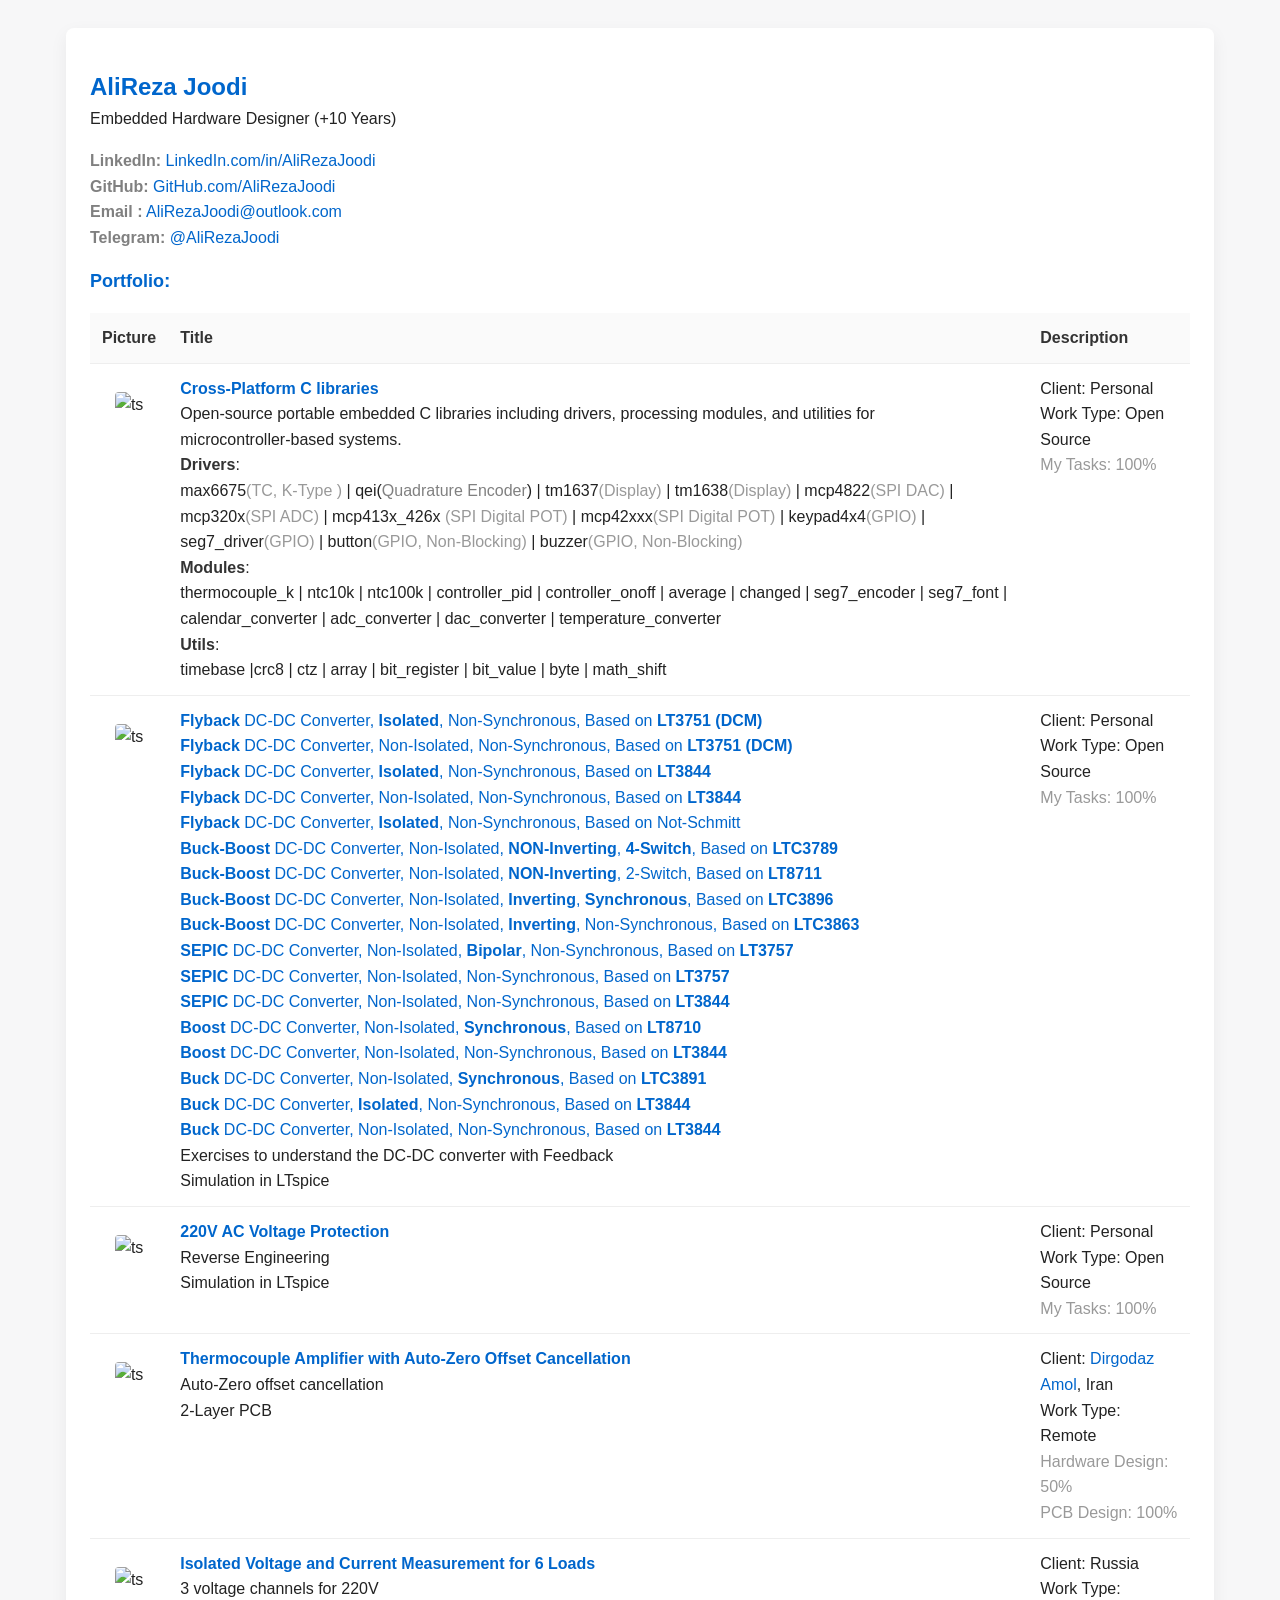
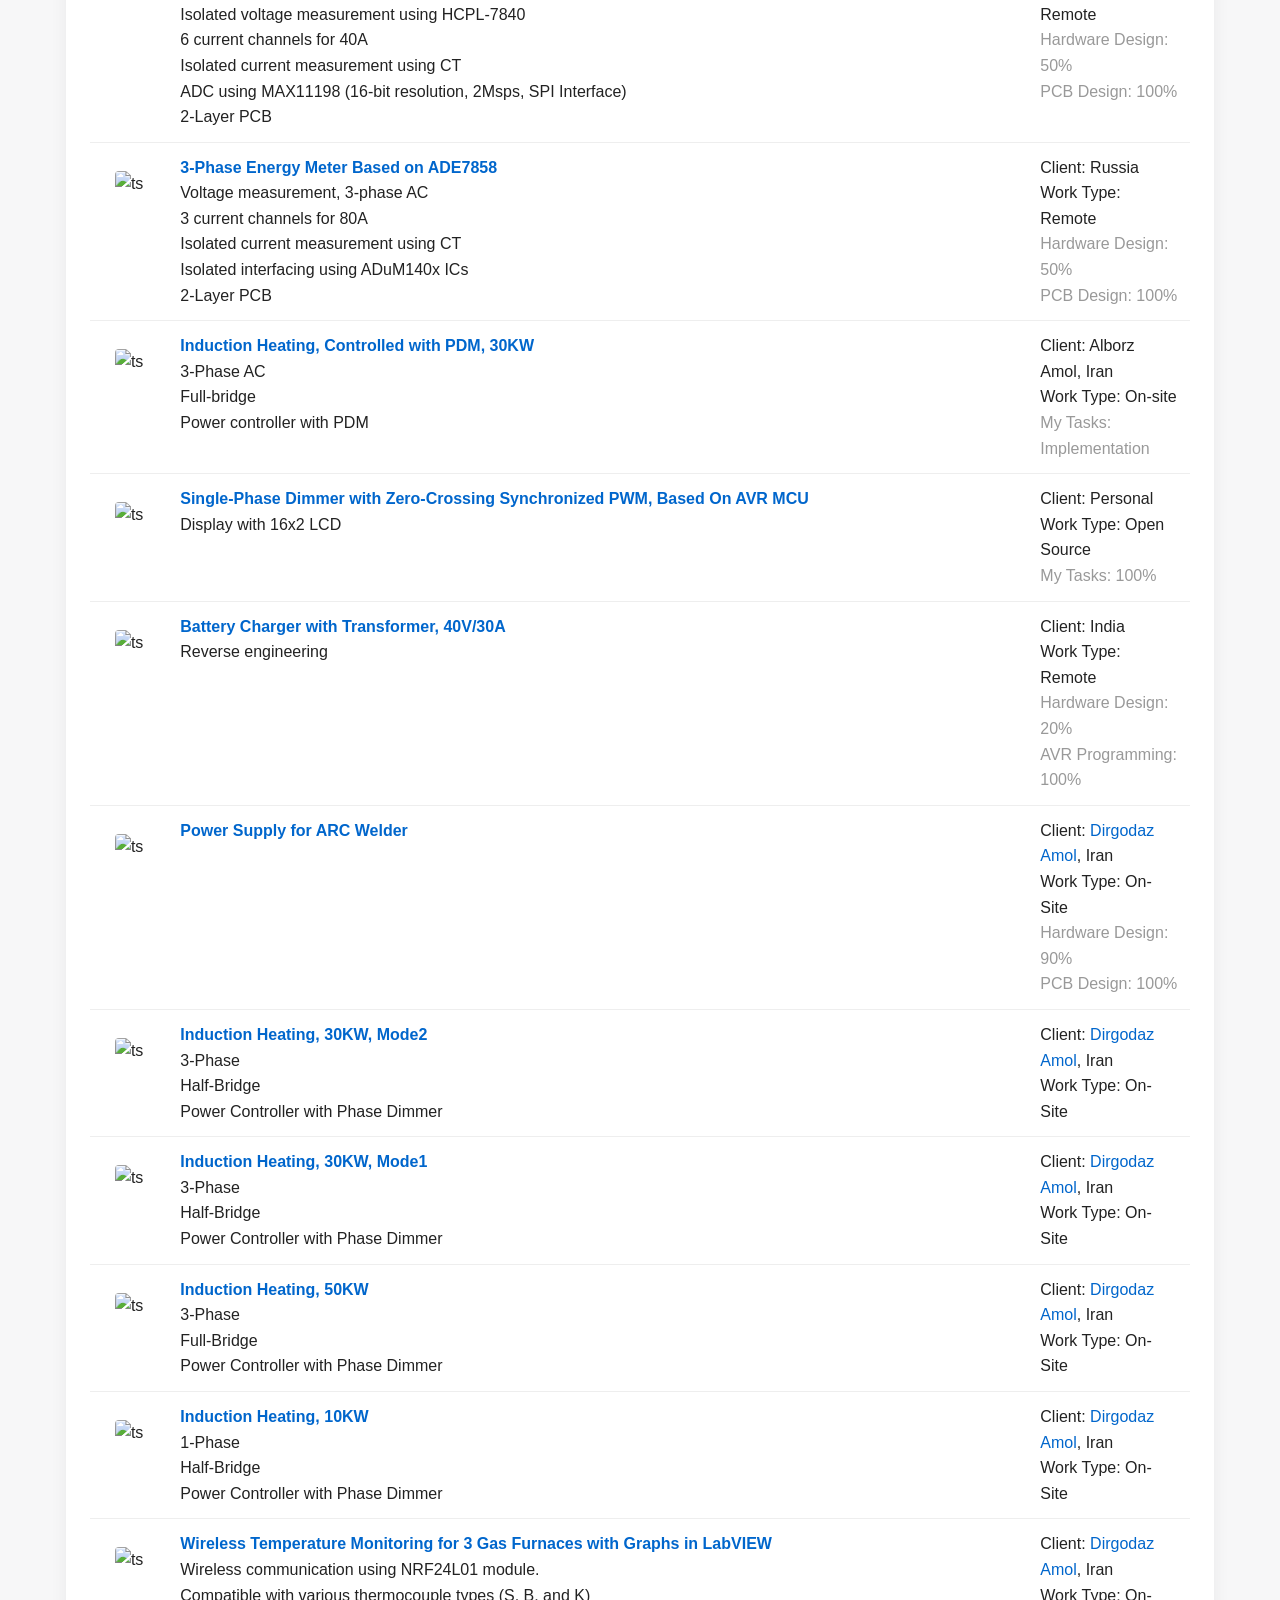
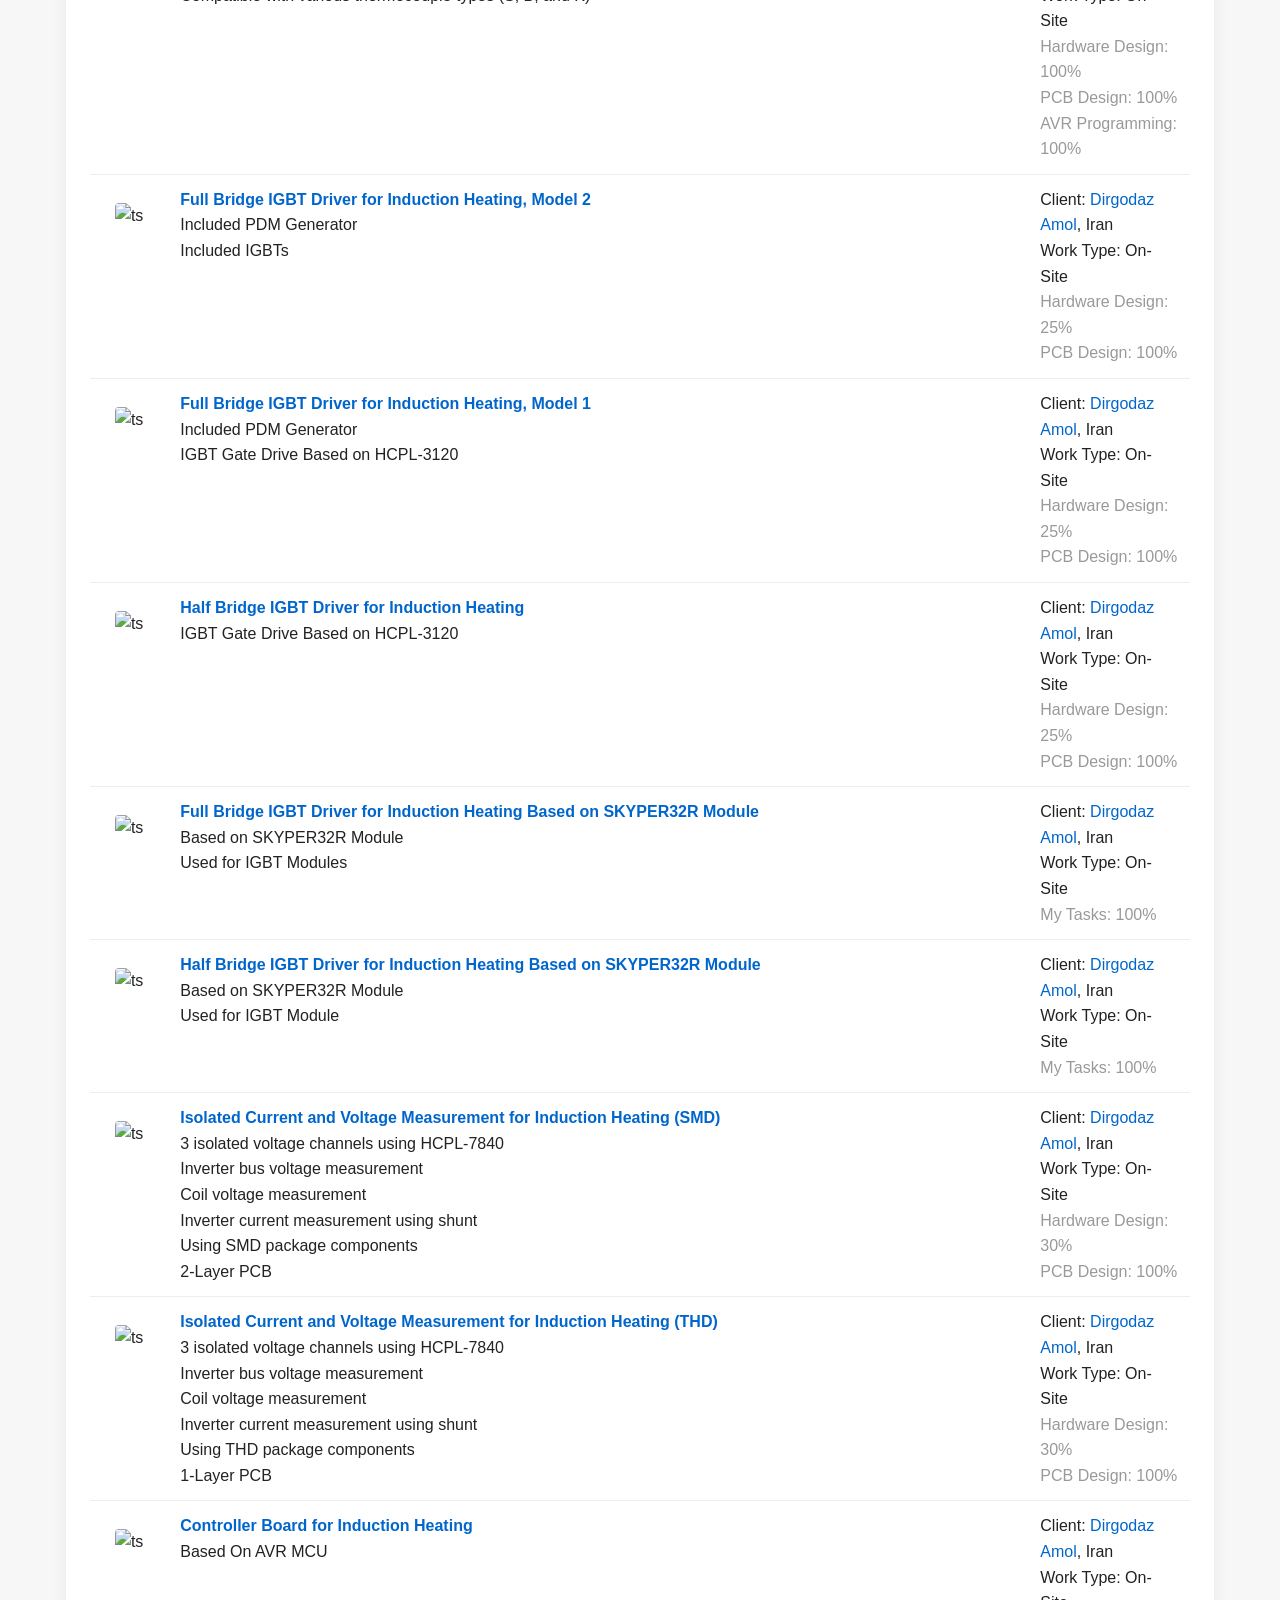
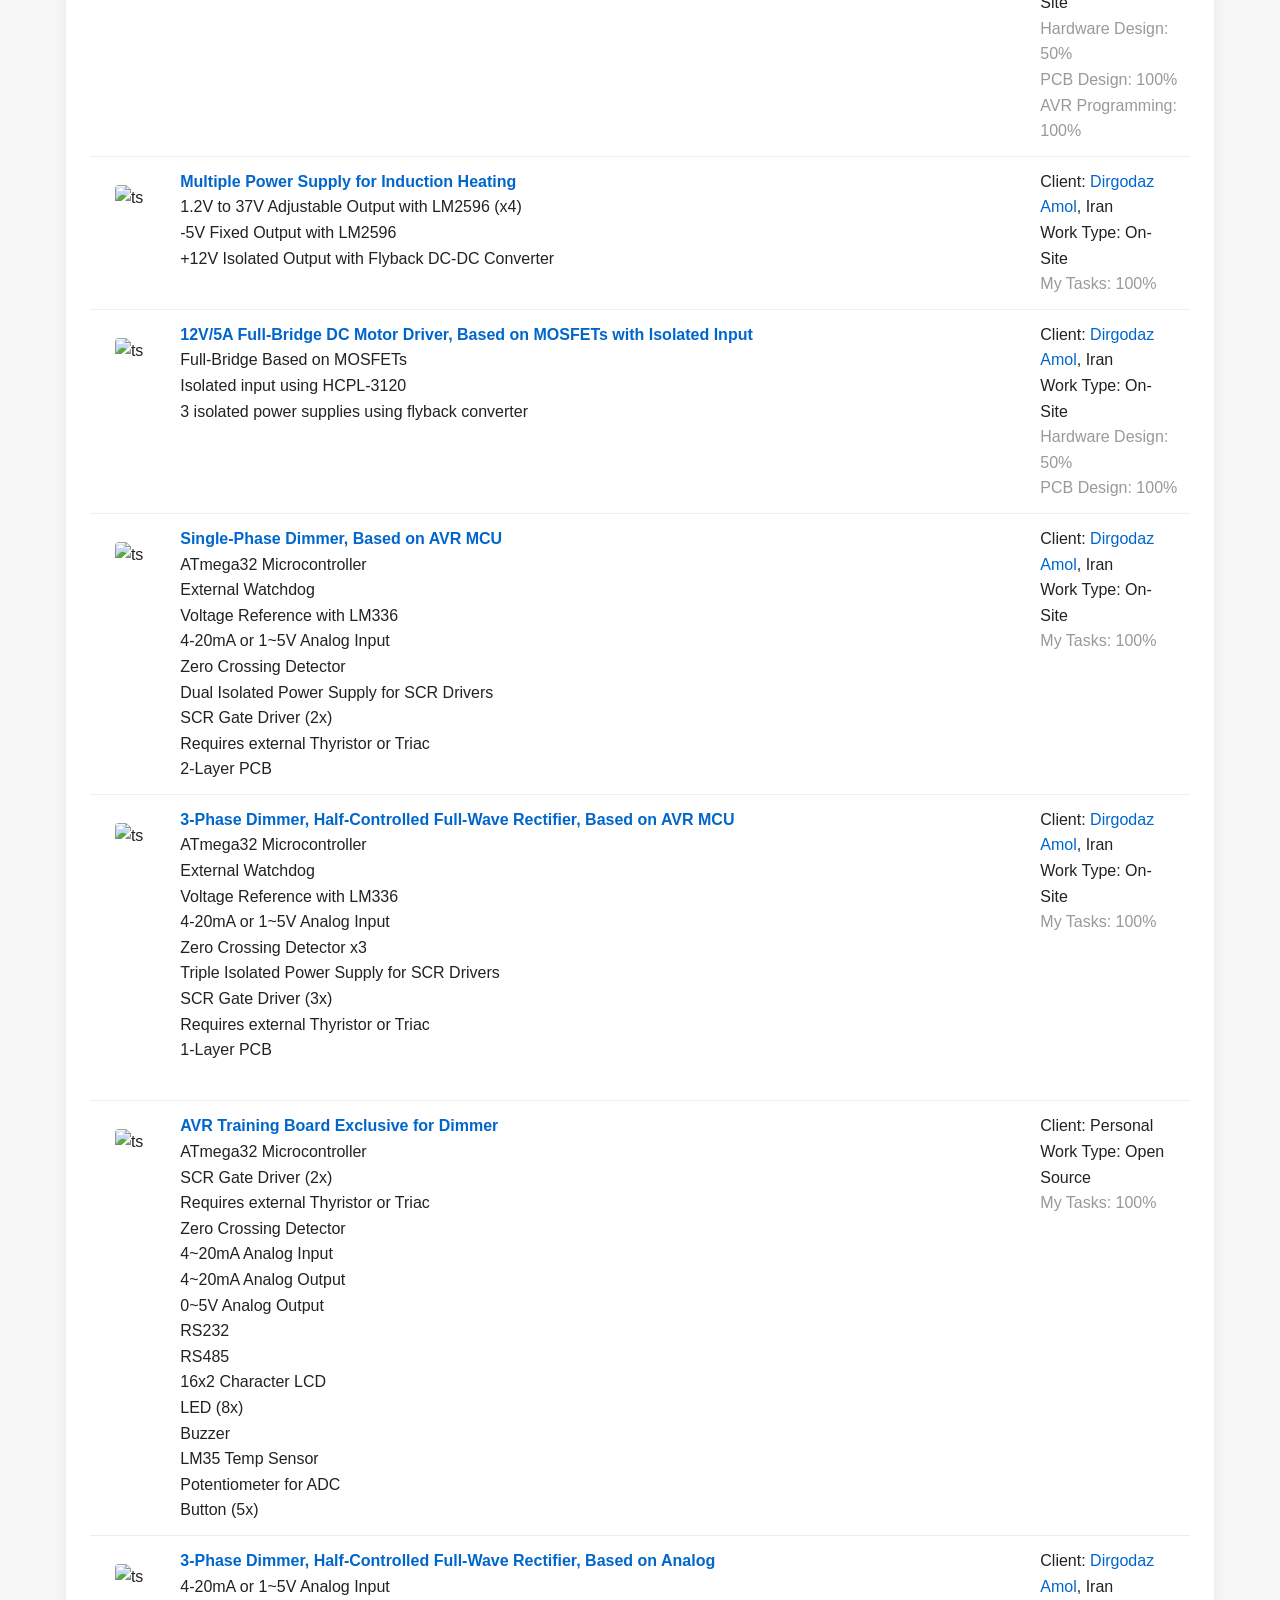
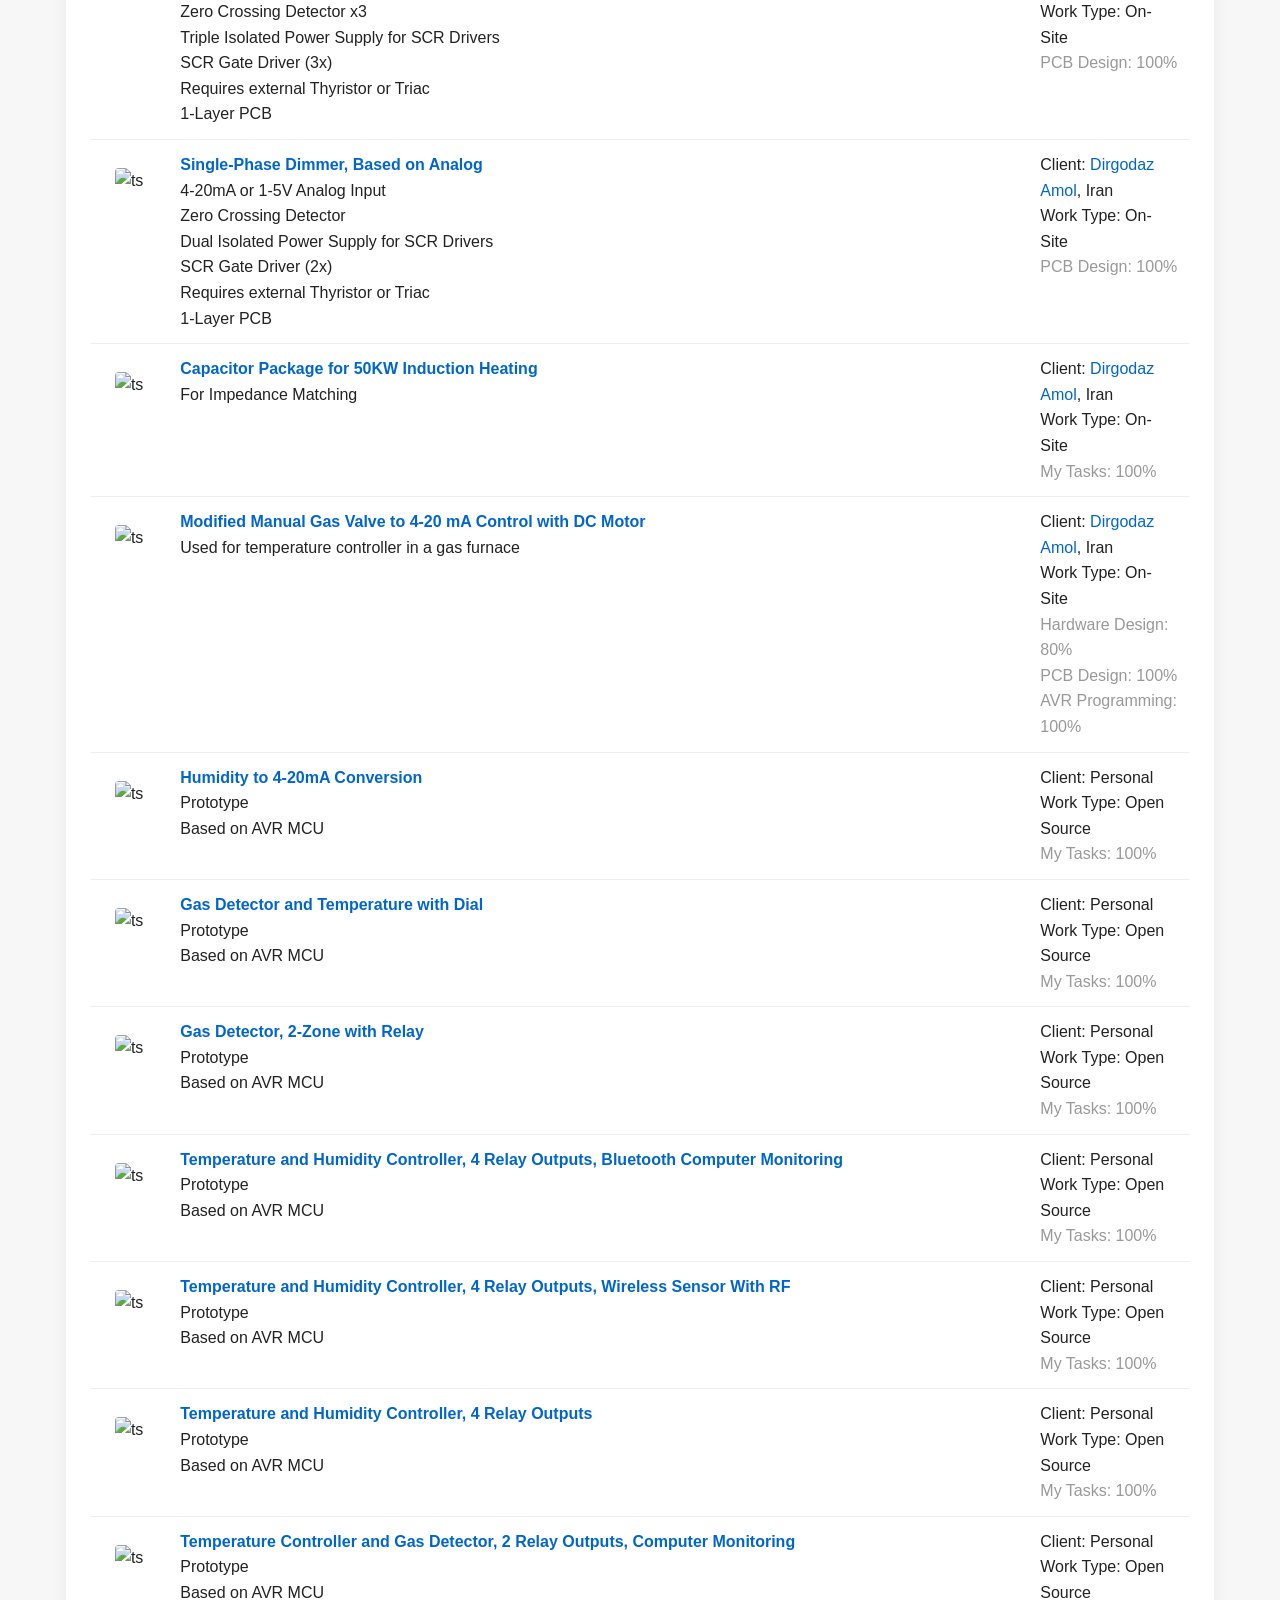
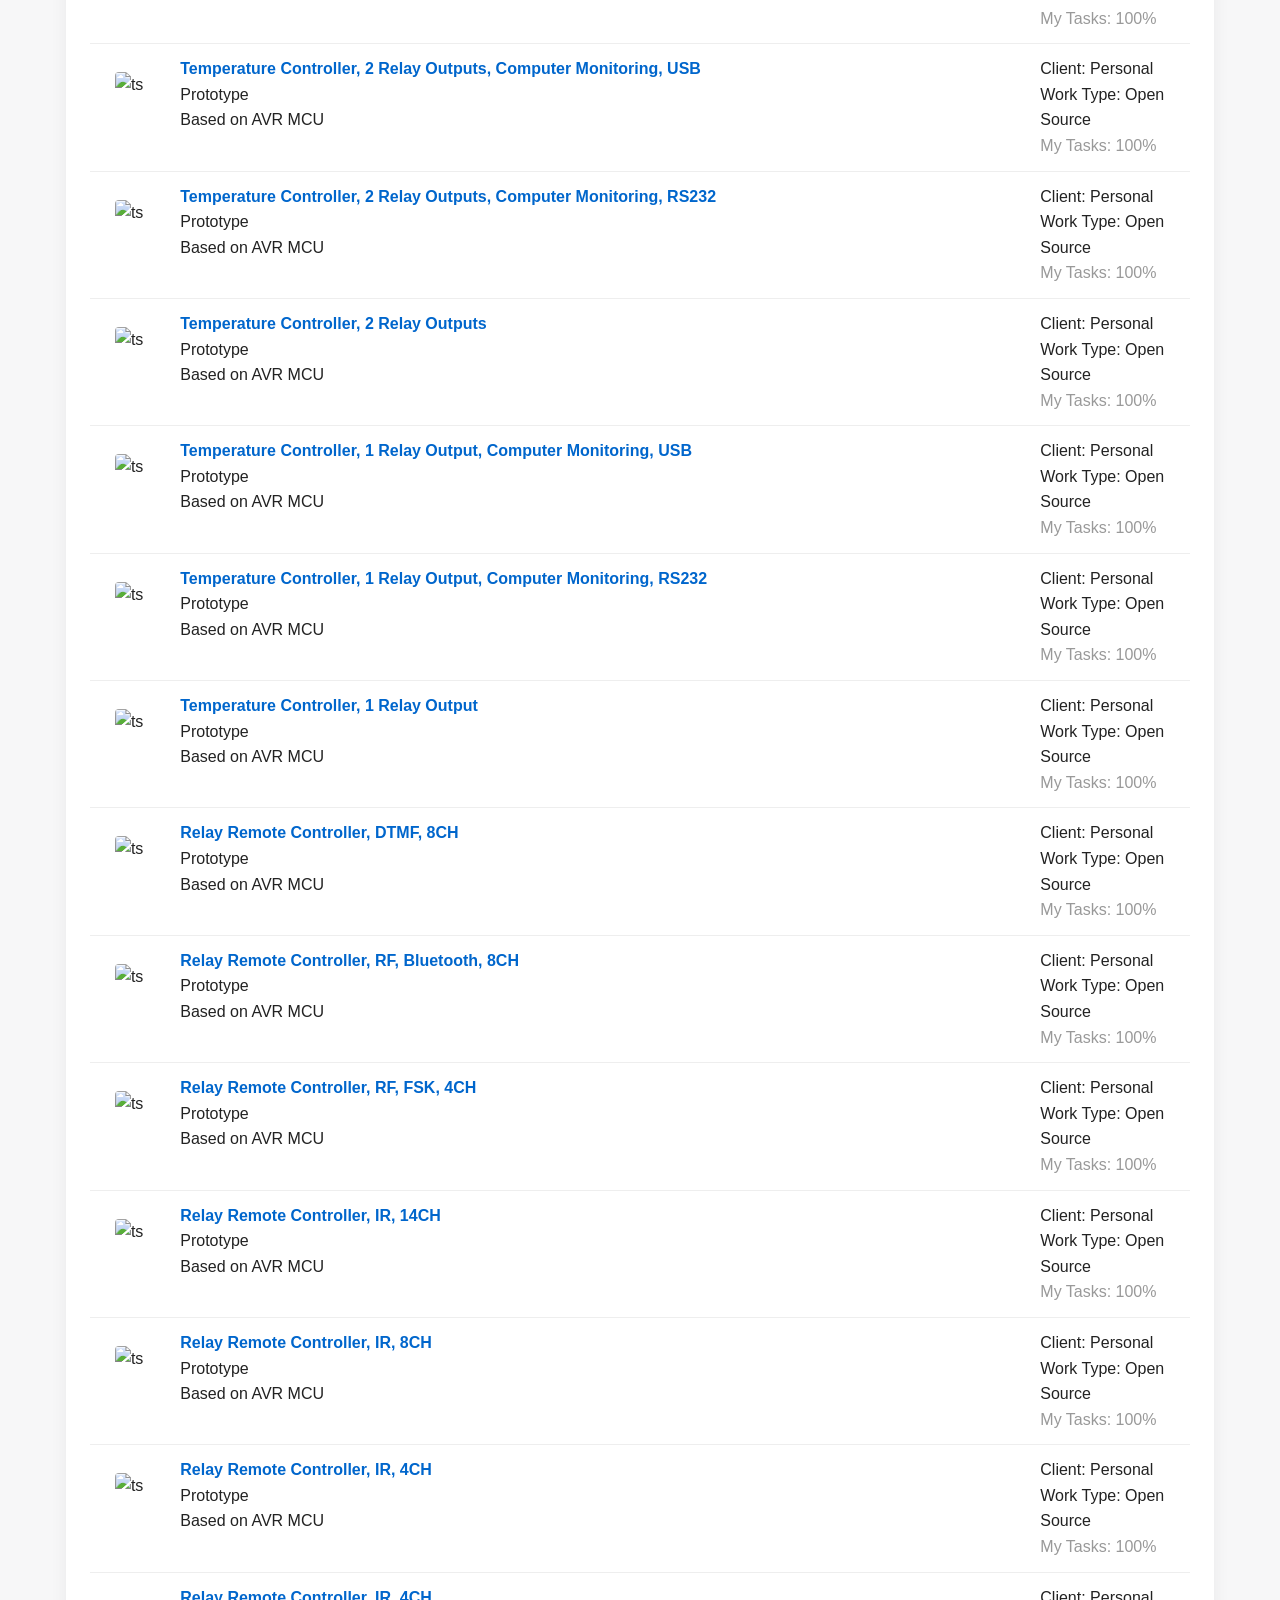
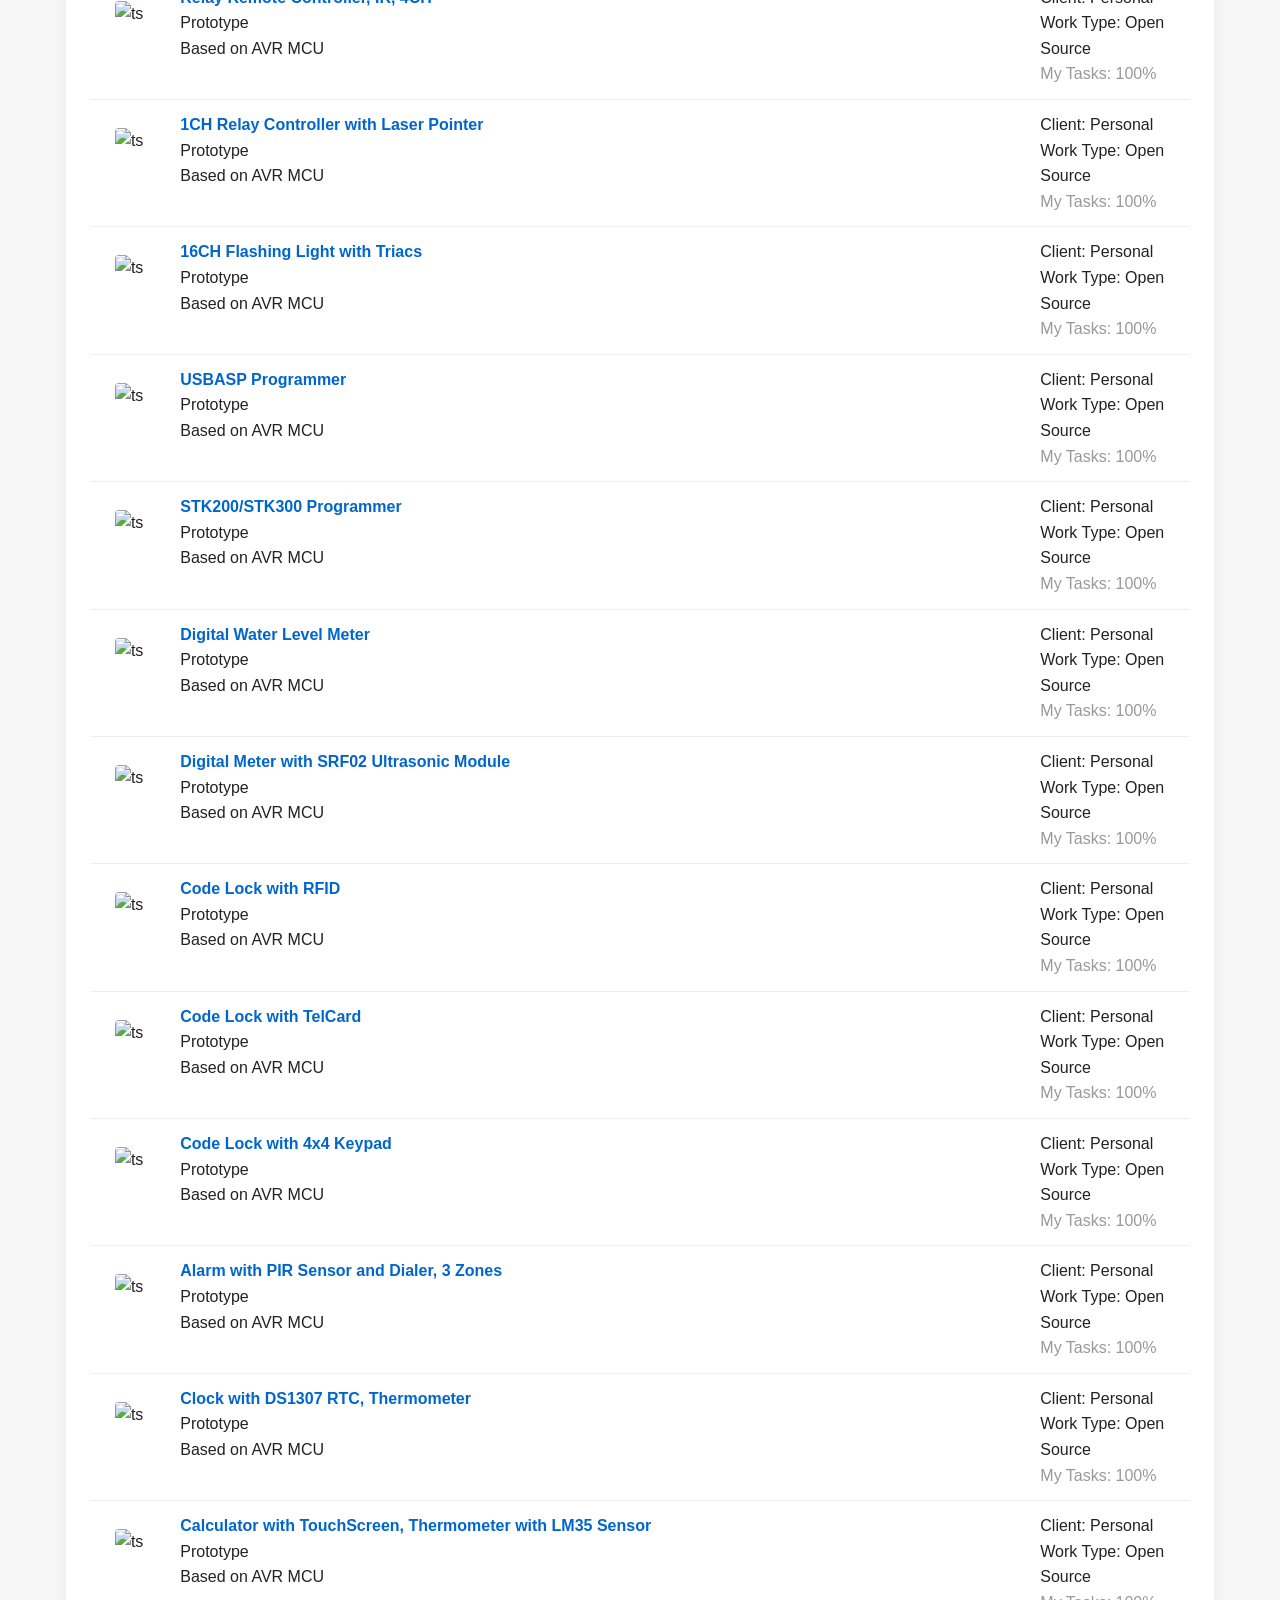
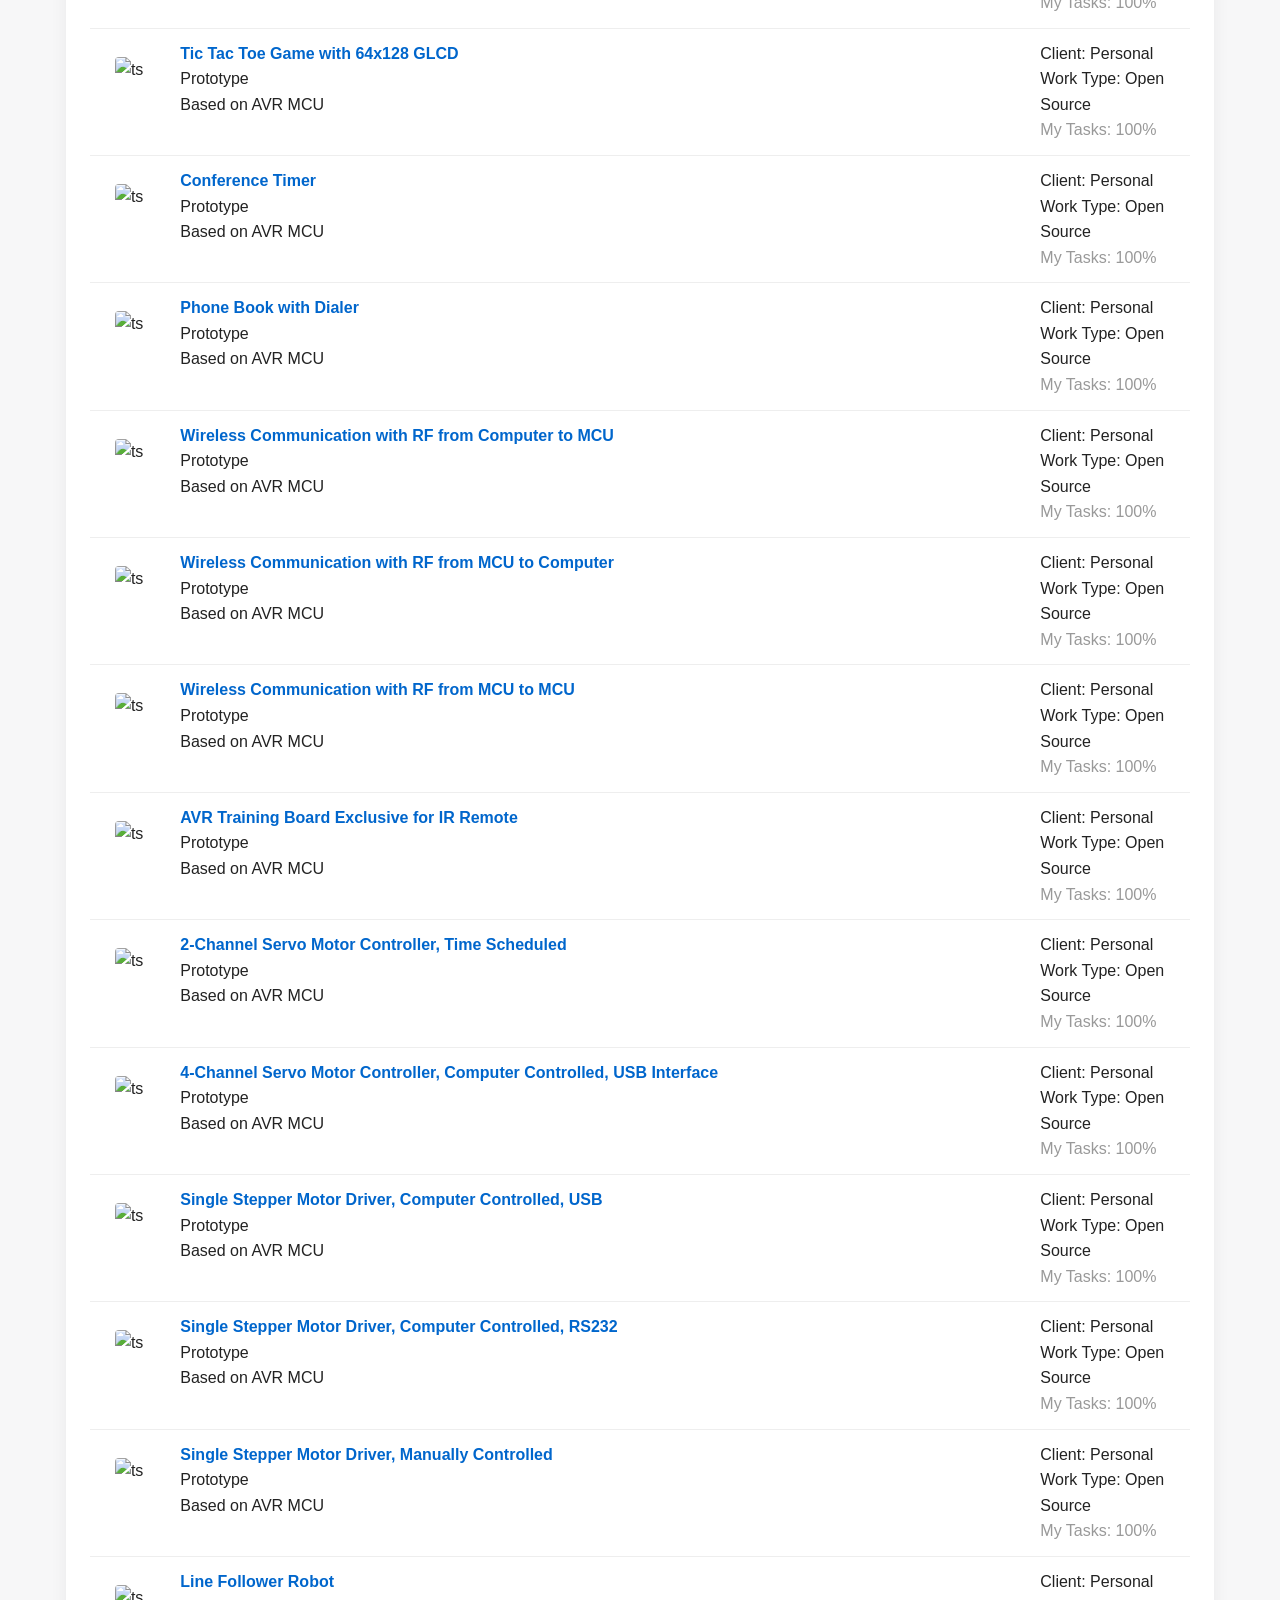
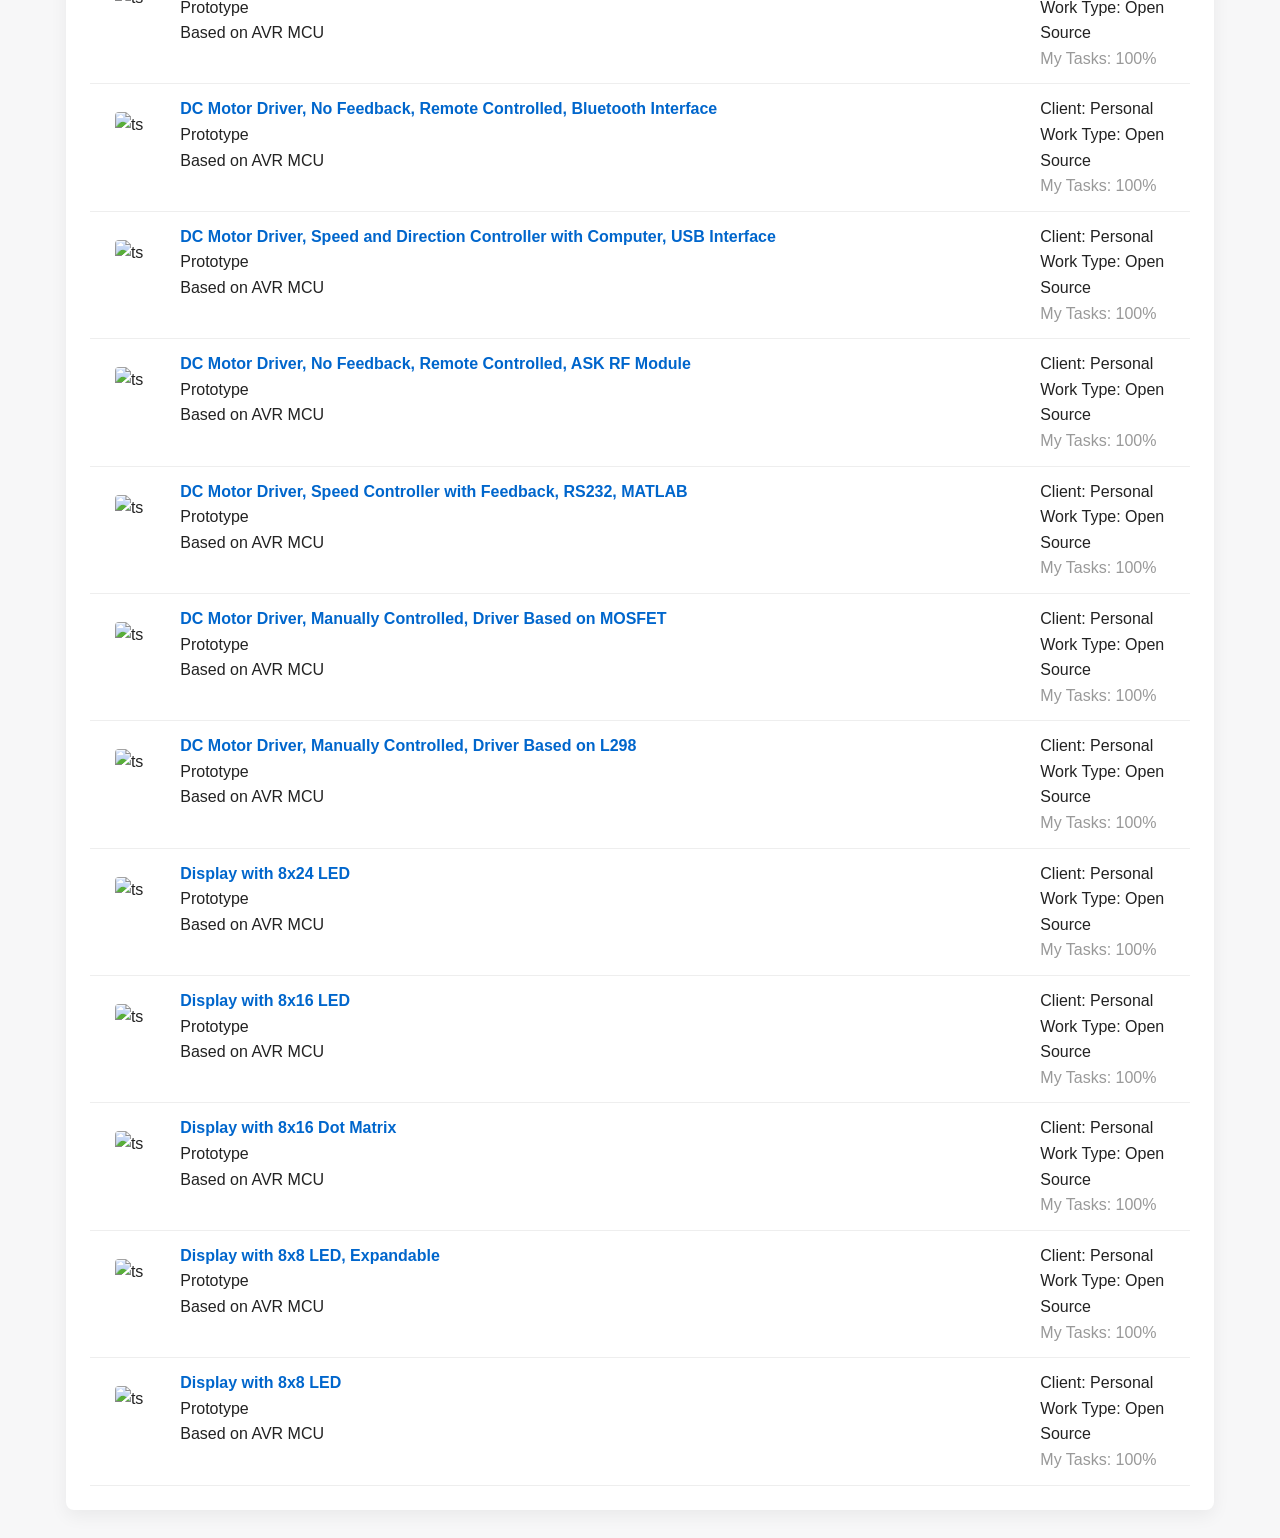
==== commit 7e72ca3b: "Update index.html" ====
--- a/index.html
+++ b/index.html
@@ -66,7 +66,7 @@
 		qei(<span lang="en-us"><font color="#808080">Q</font></span><font color="#808080">uadrature
 		<span lang="en-us">E</span>ncoder</font>) <span lang="en-us">| </span>tm1637<font color="#999999">(Display)</font> | tm1638<font color="#999999">(Display)</font> 
 		| mcp4822<font color="#999999">(SPI DAC)</font> | mcp320x<font color="#999999">(SPI ADC)</font> 
-		| mcp42xxx<font color="#999999">(Digital POT)</font> | keypad4x4<font color="#999999">(GPIO)</font> | seg7_driver<font color="#999999">(GPIO)</font> | button<font color="#999999">(GPIO, 
+		| mcp413x_426x <font color="#999999">(SPI Digital POT)</font> | mcp42xxx<font color="#999999">(SPI Digital POT)</font> | keypad4x4<font color="#999999">(GPIO)</font> | seg7_driver<font color="#999999">(GPIO)</font> | button<font color="#999999">(GPIO, 
 		Non-Blocking)</font> | buzzer<font color="#999999">(GPIO, Non-Blocking)</font><br />
 		<font color="#333333"><b>Modules</b></font>:<br>
 		thermocouple_k | ntc10k | ntc100k | controller_pid | controller_onoff | average | changed | seg7_encoder | seg7_font | calendar_converter | adc_converter | dac_converter | temperature_converter<br />
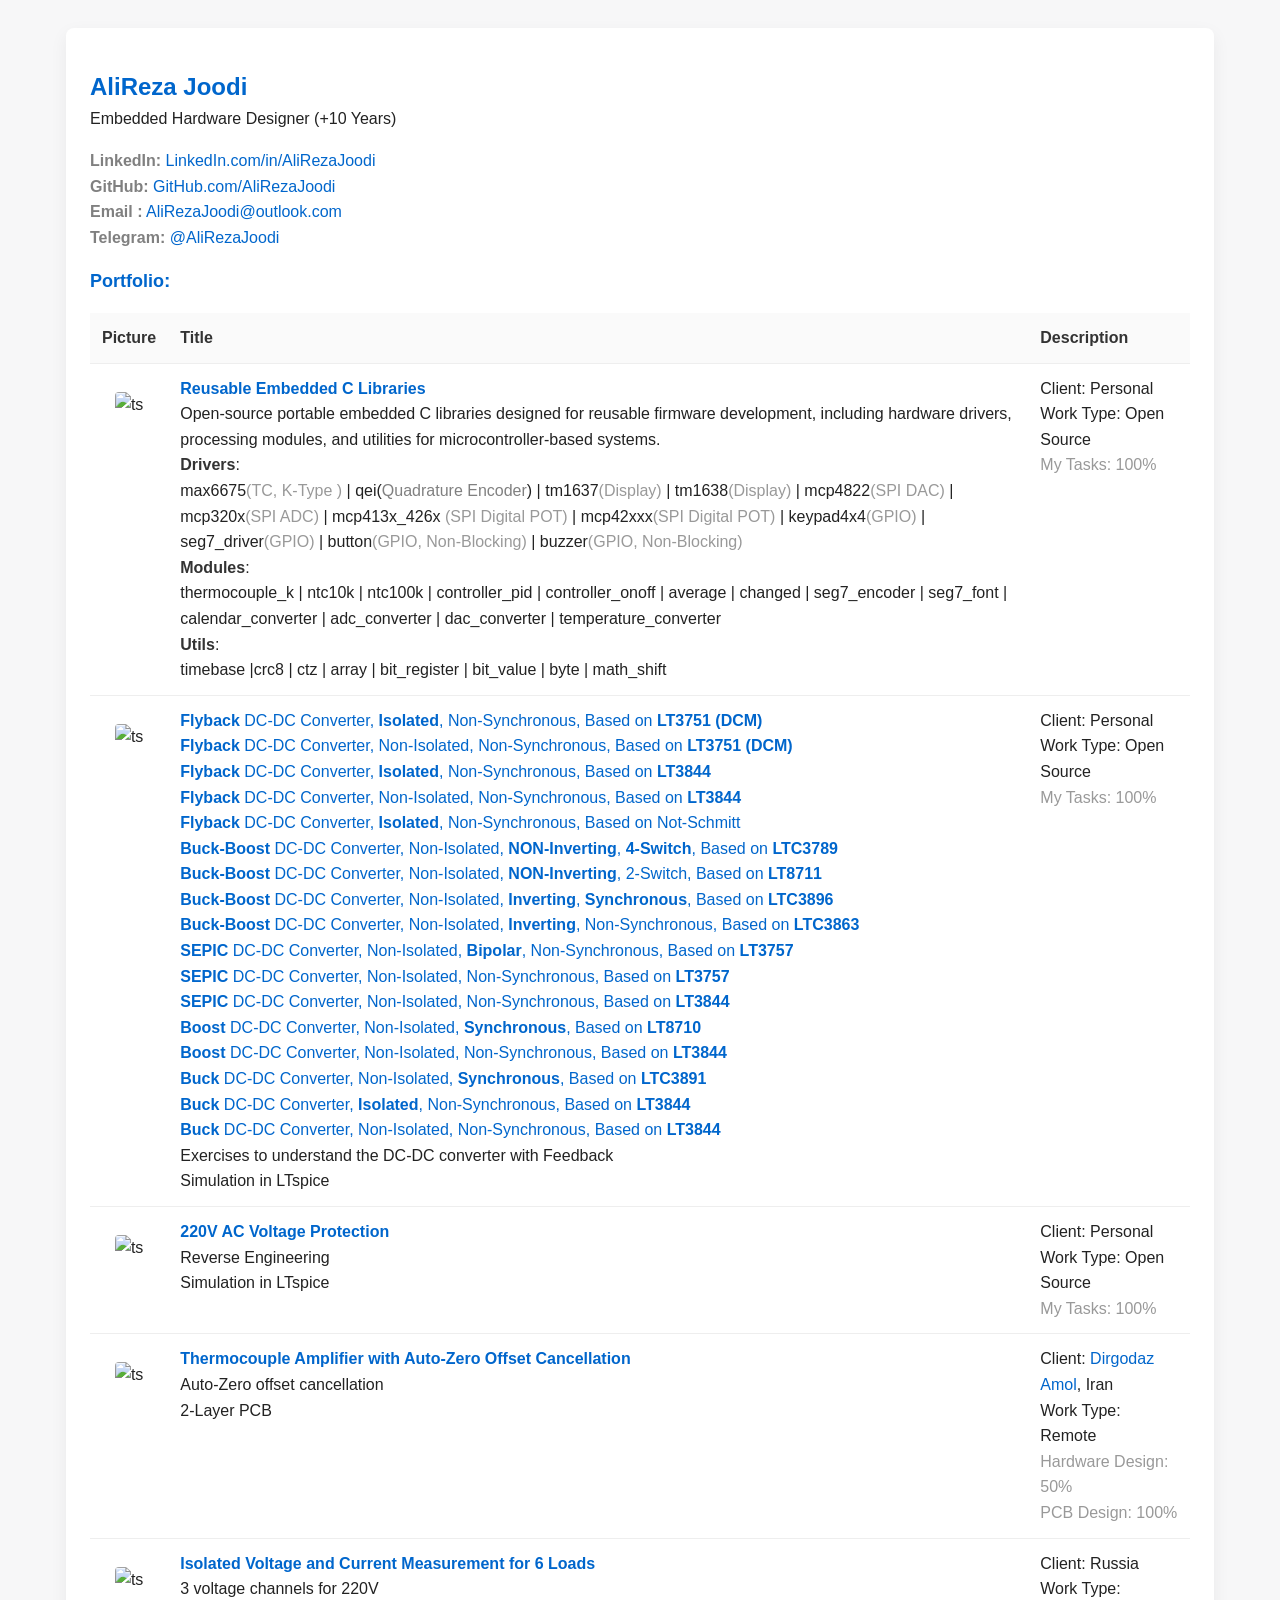
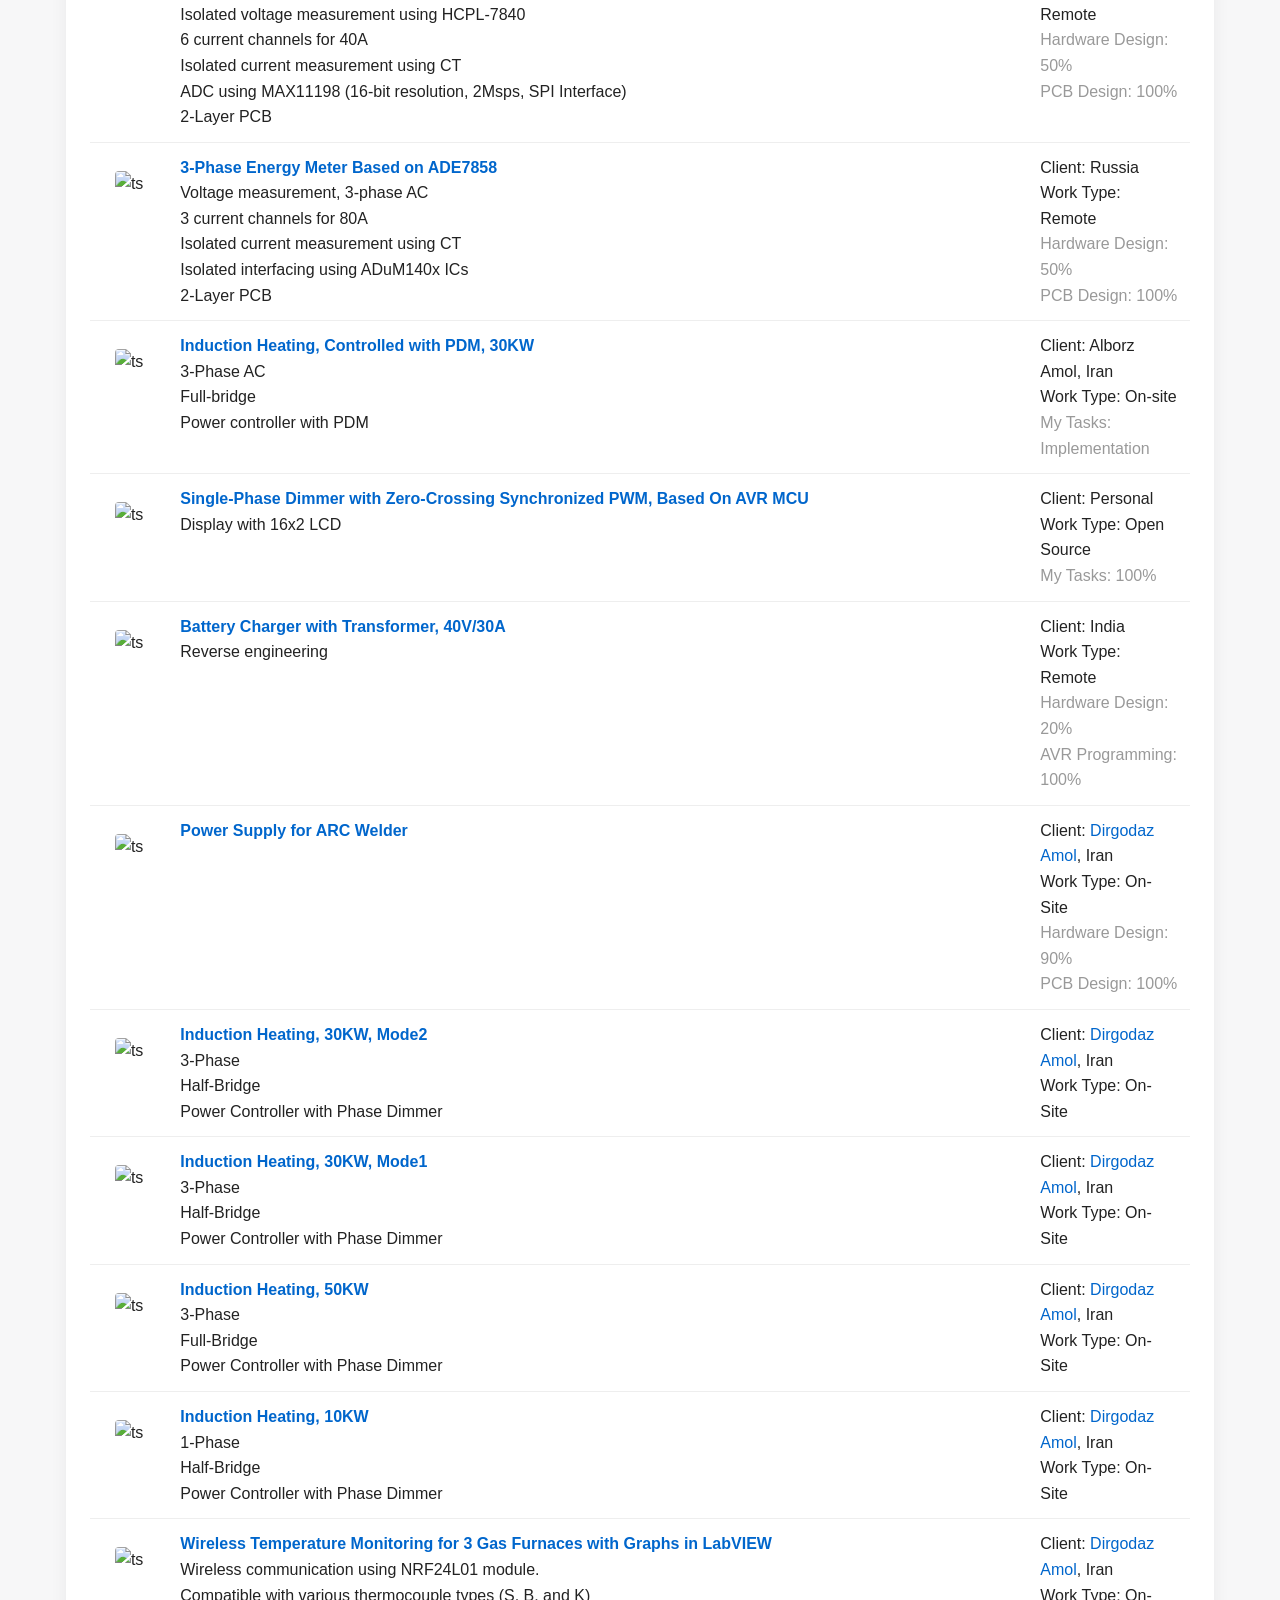
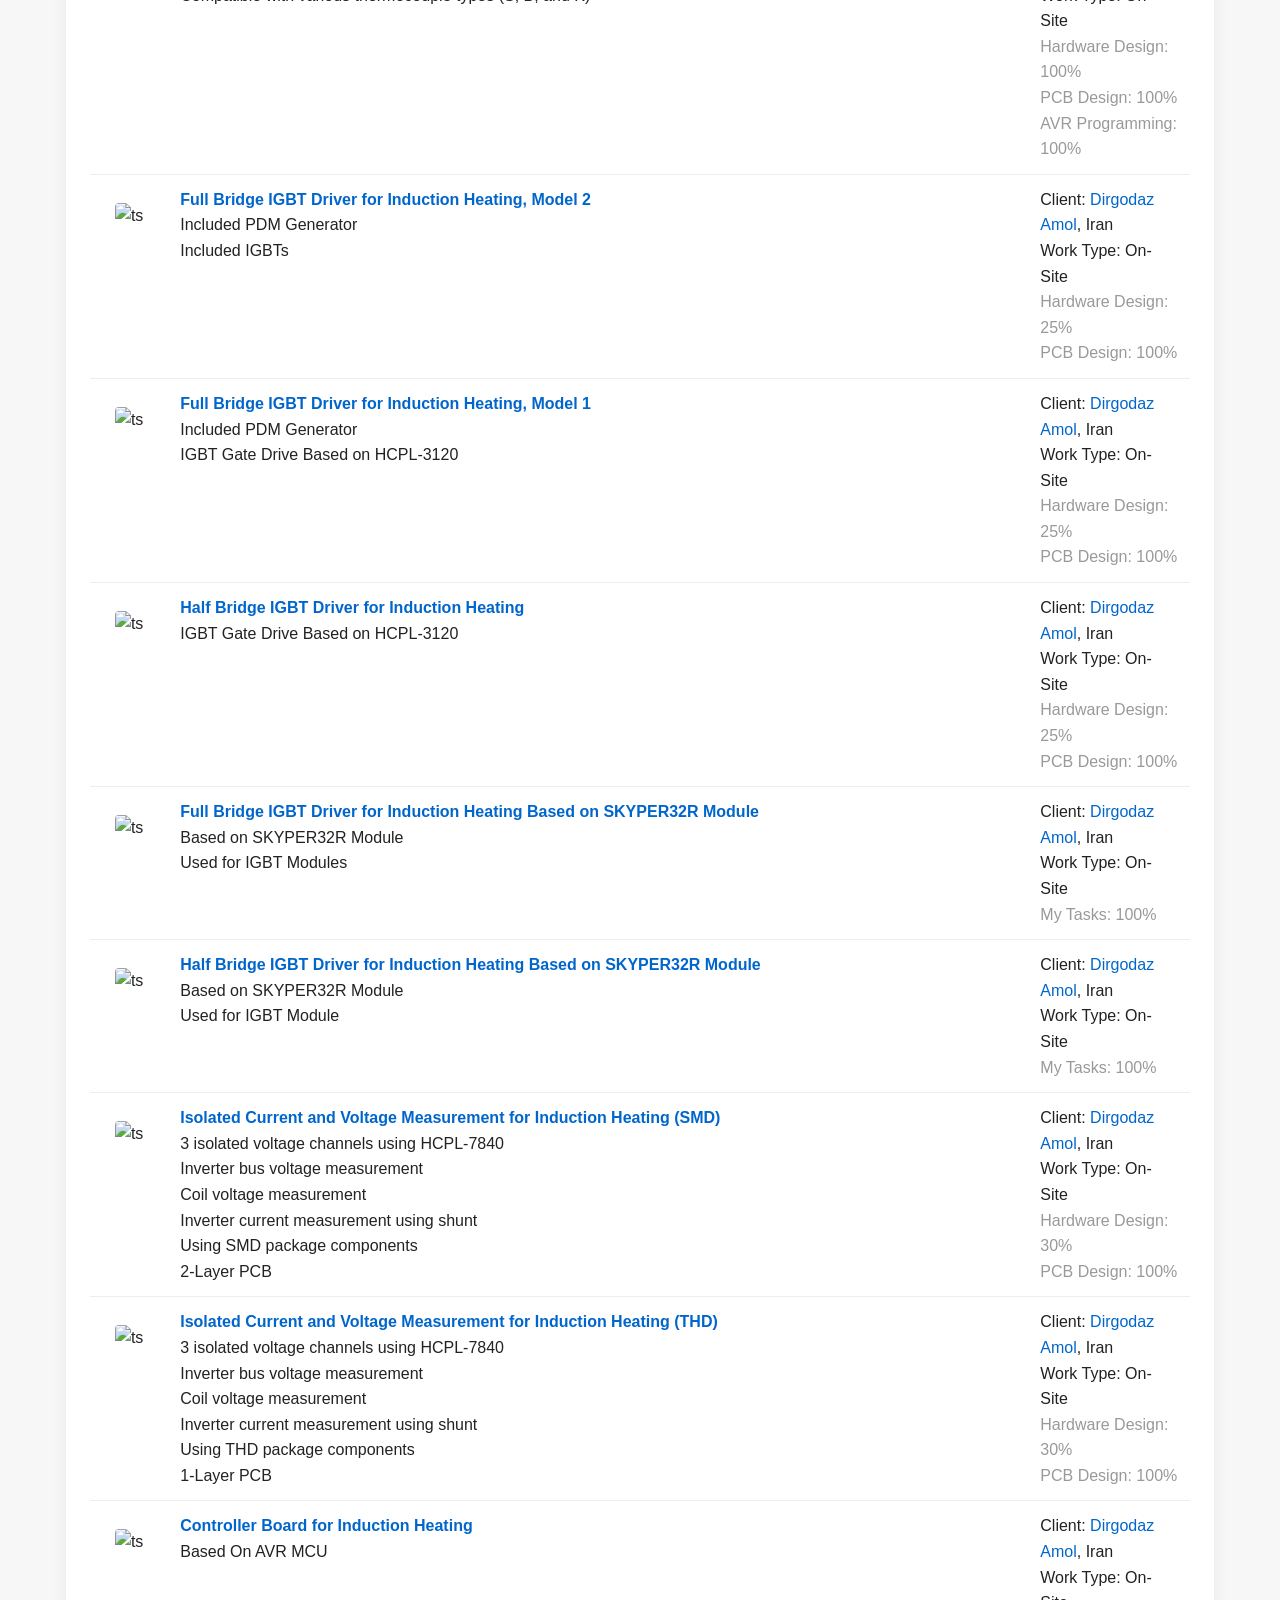
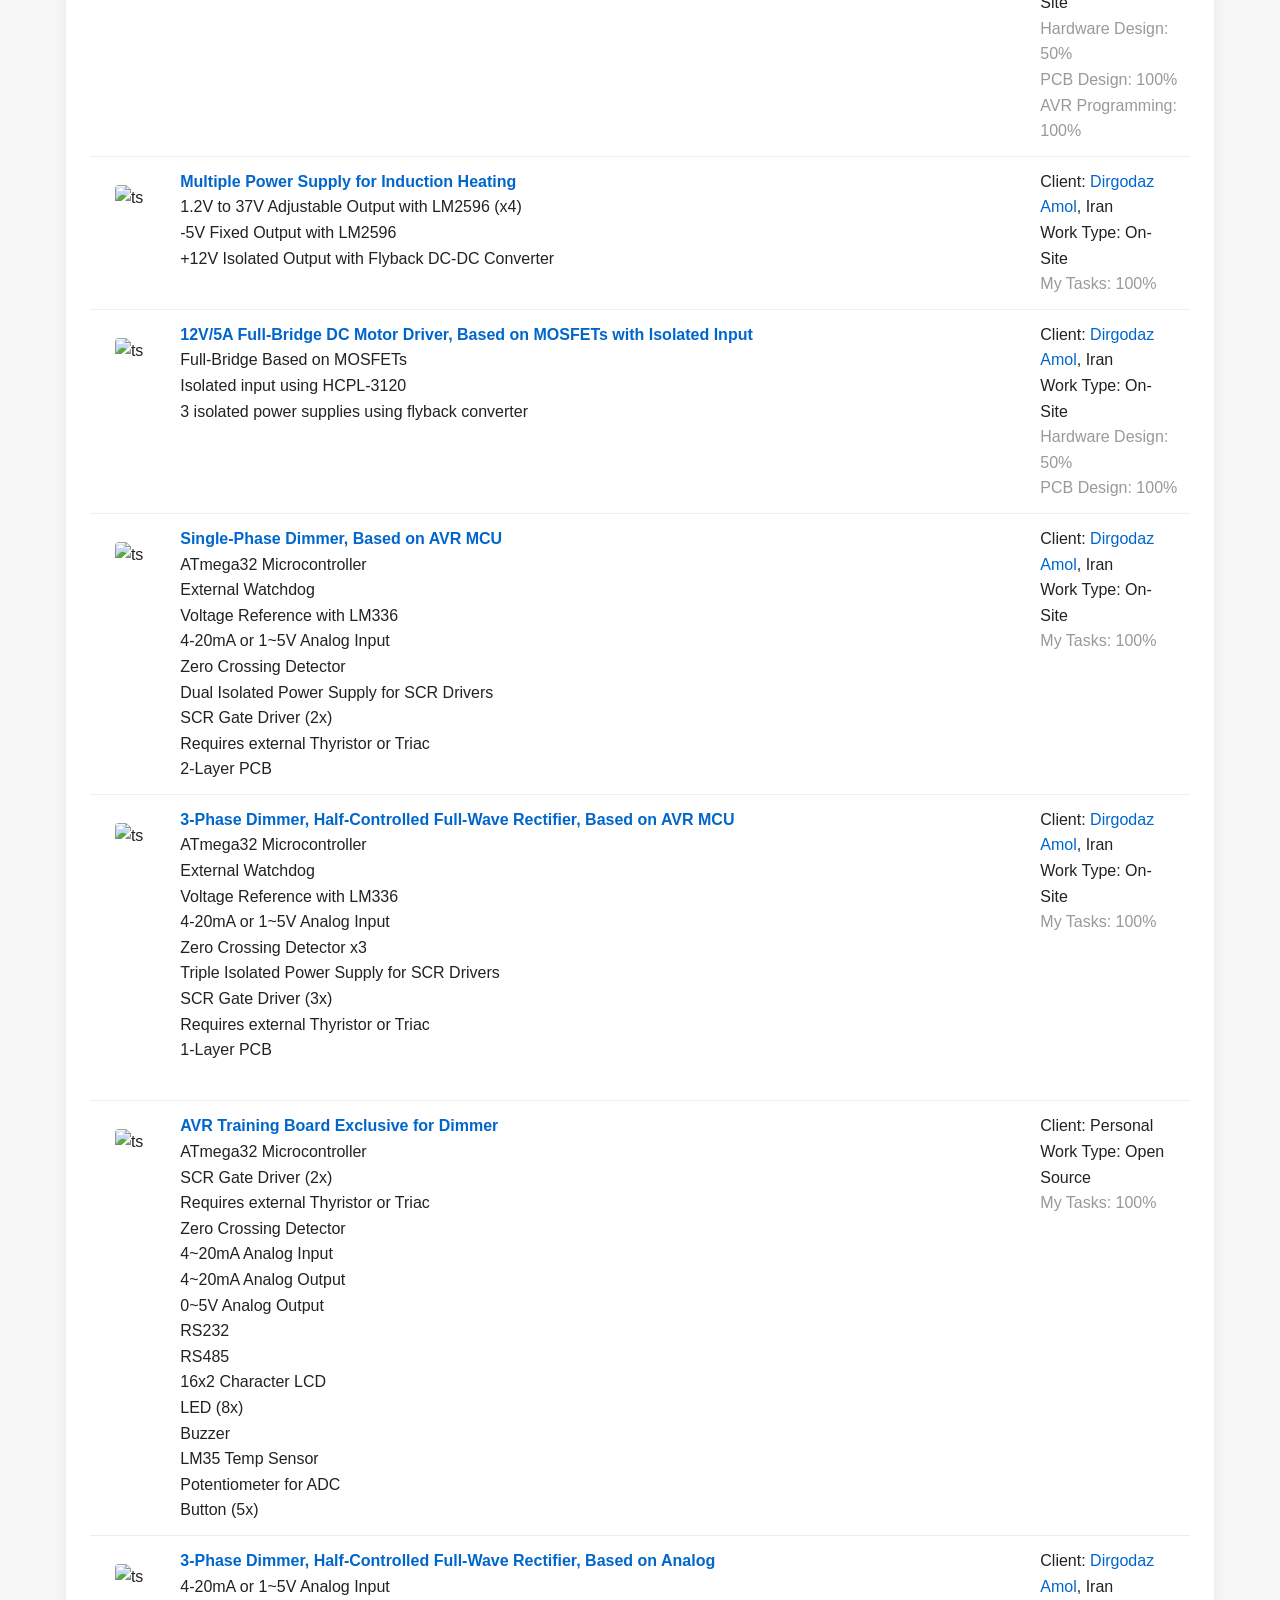
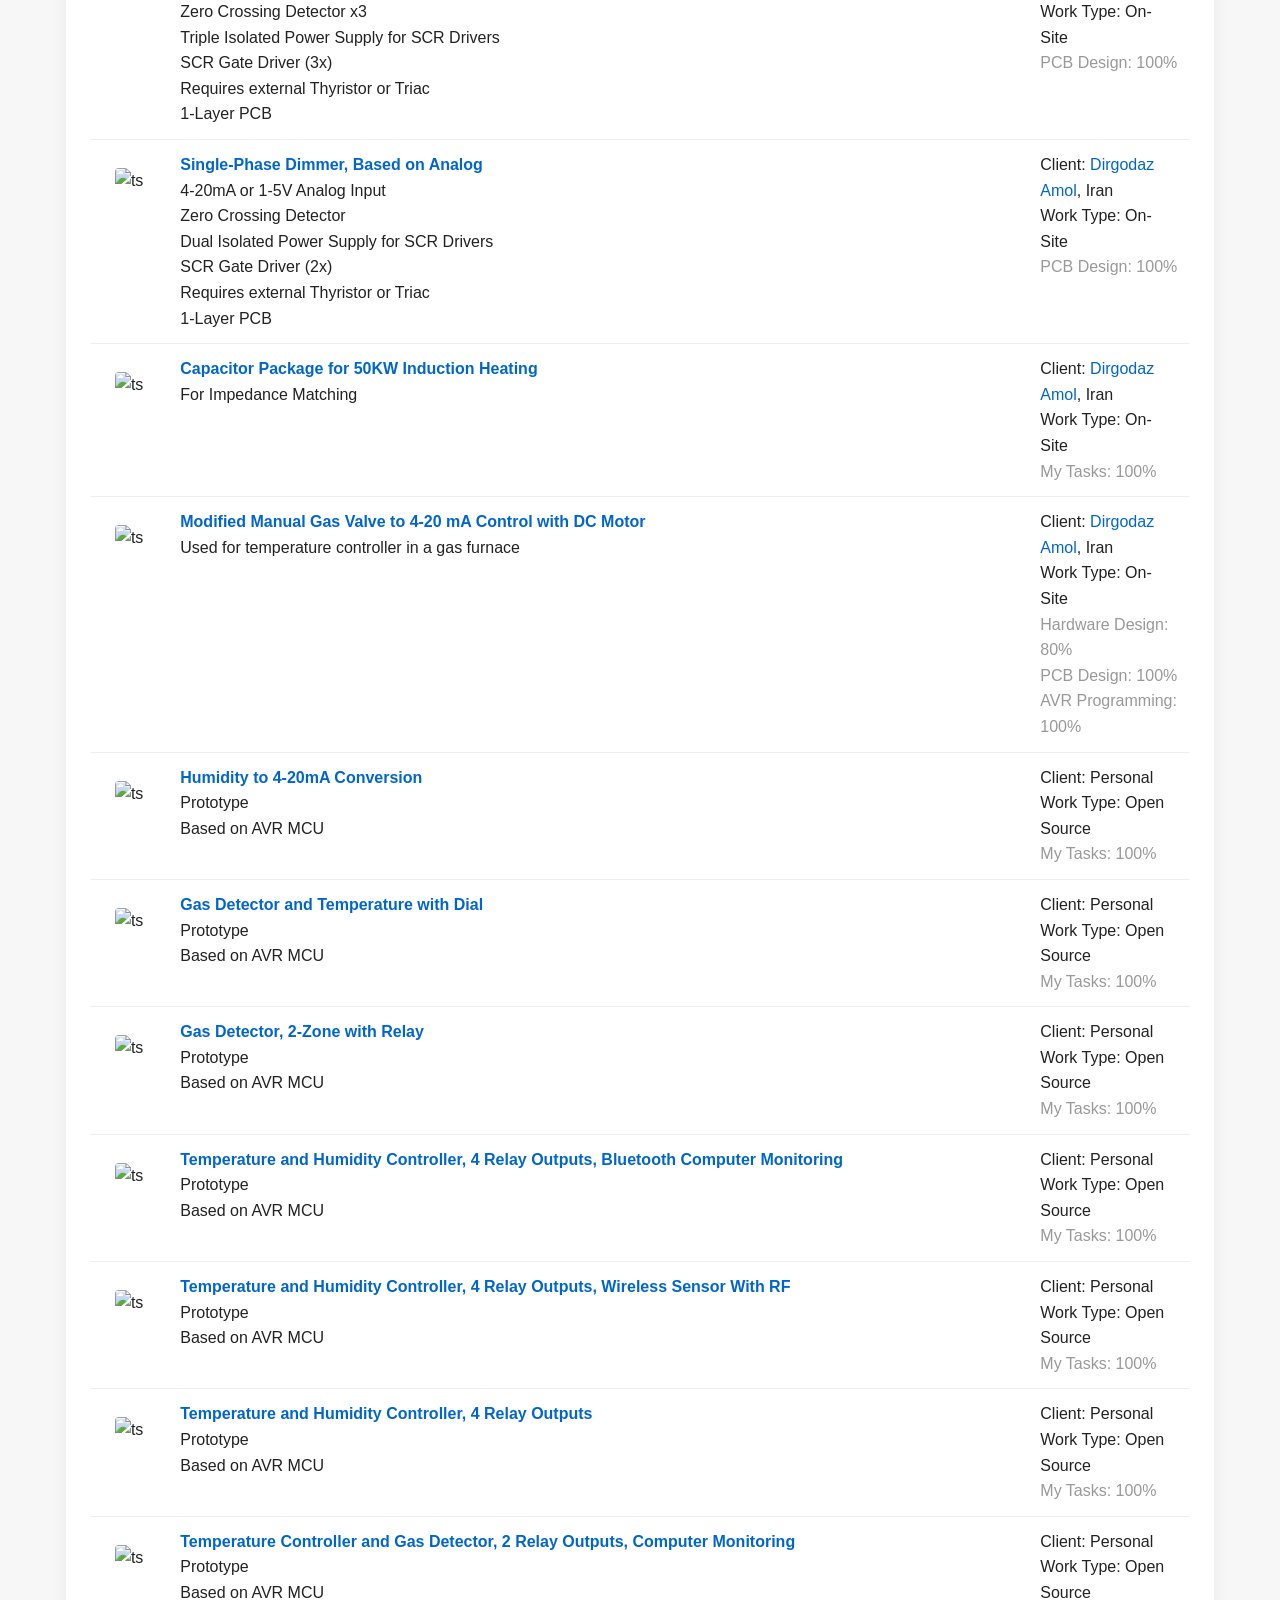
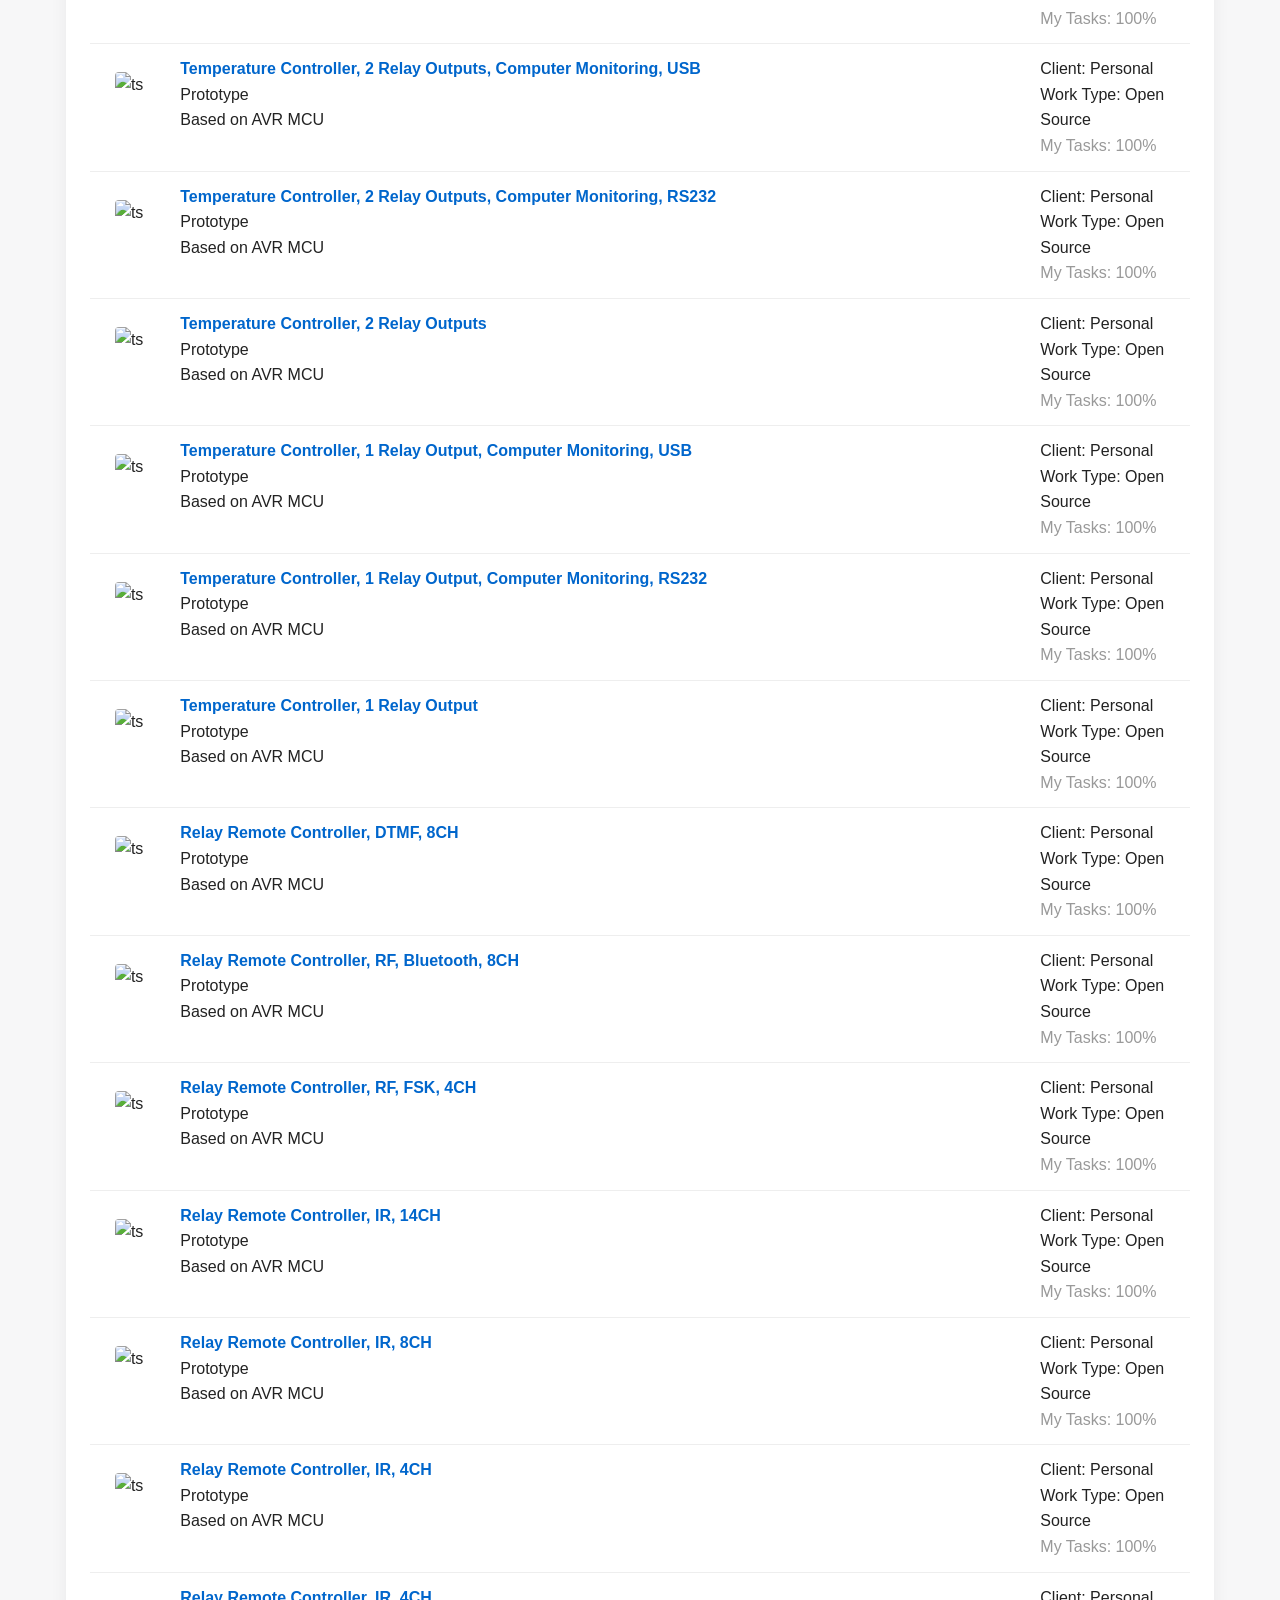
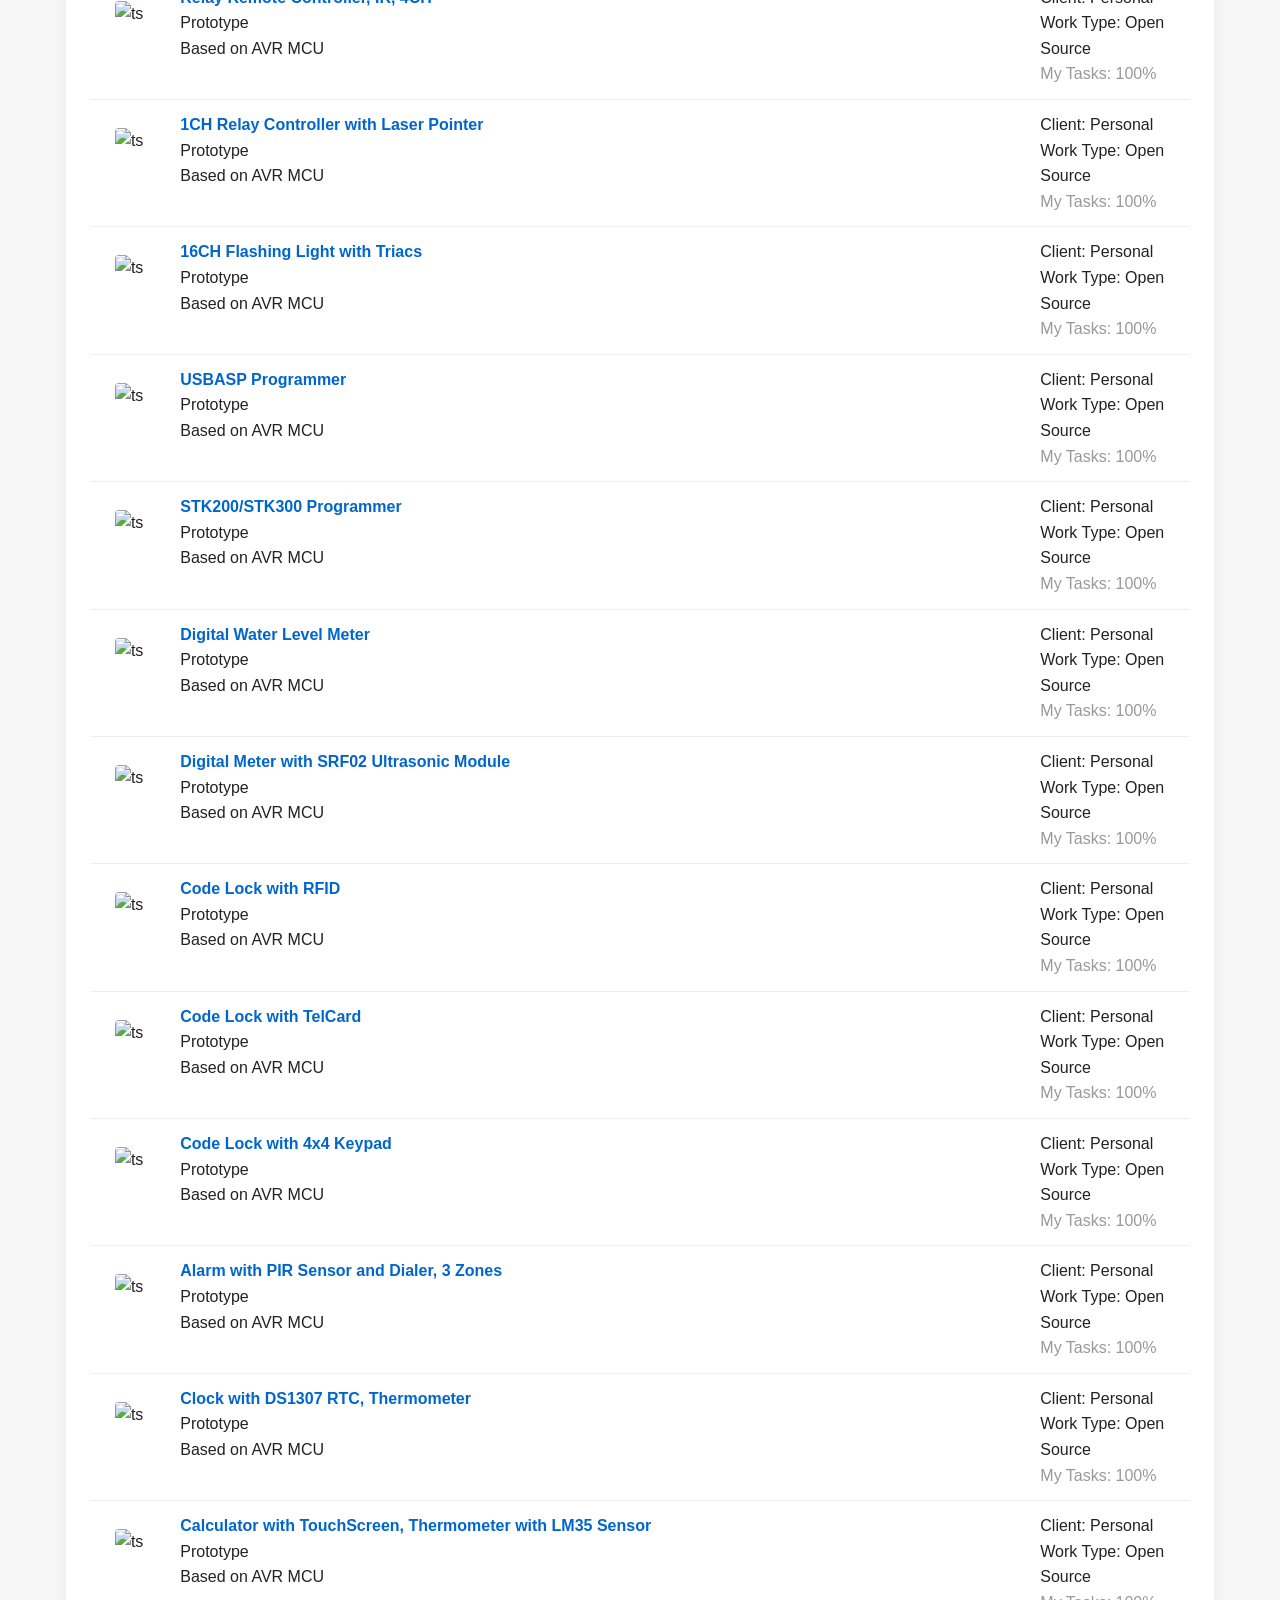
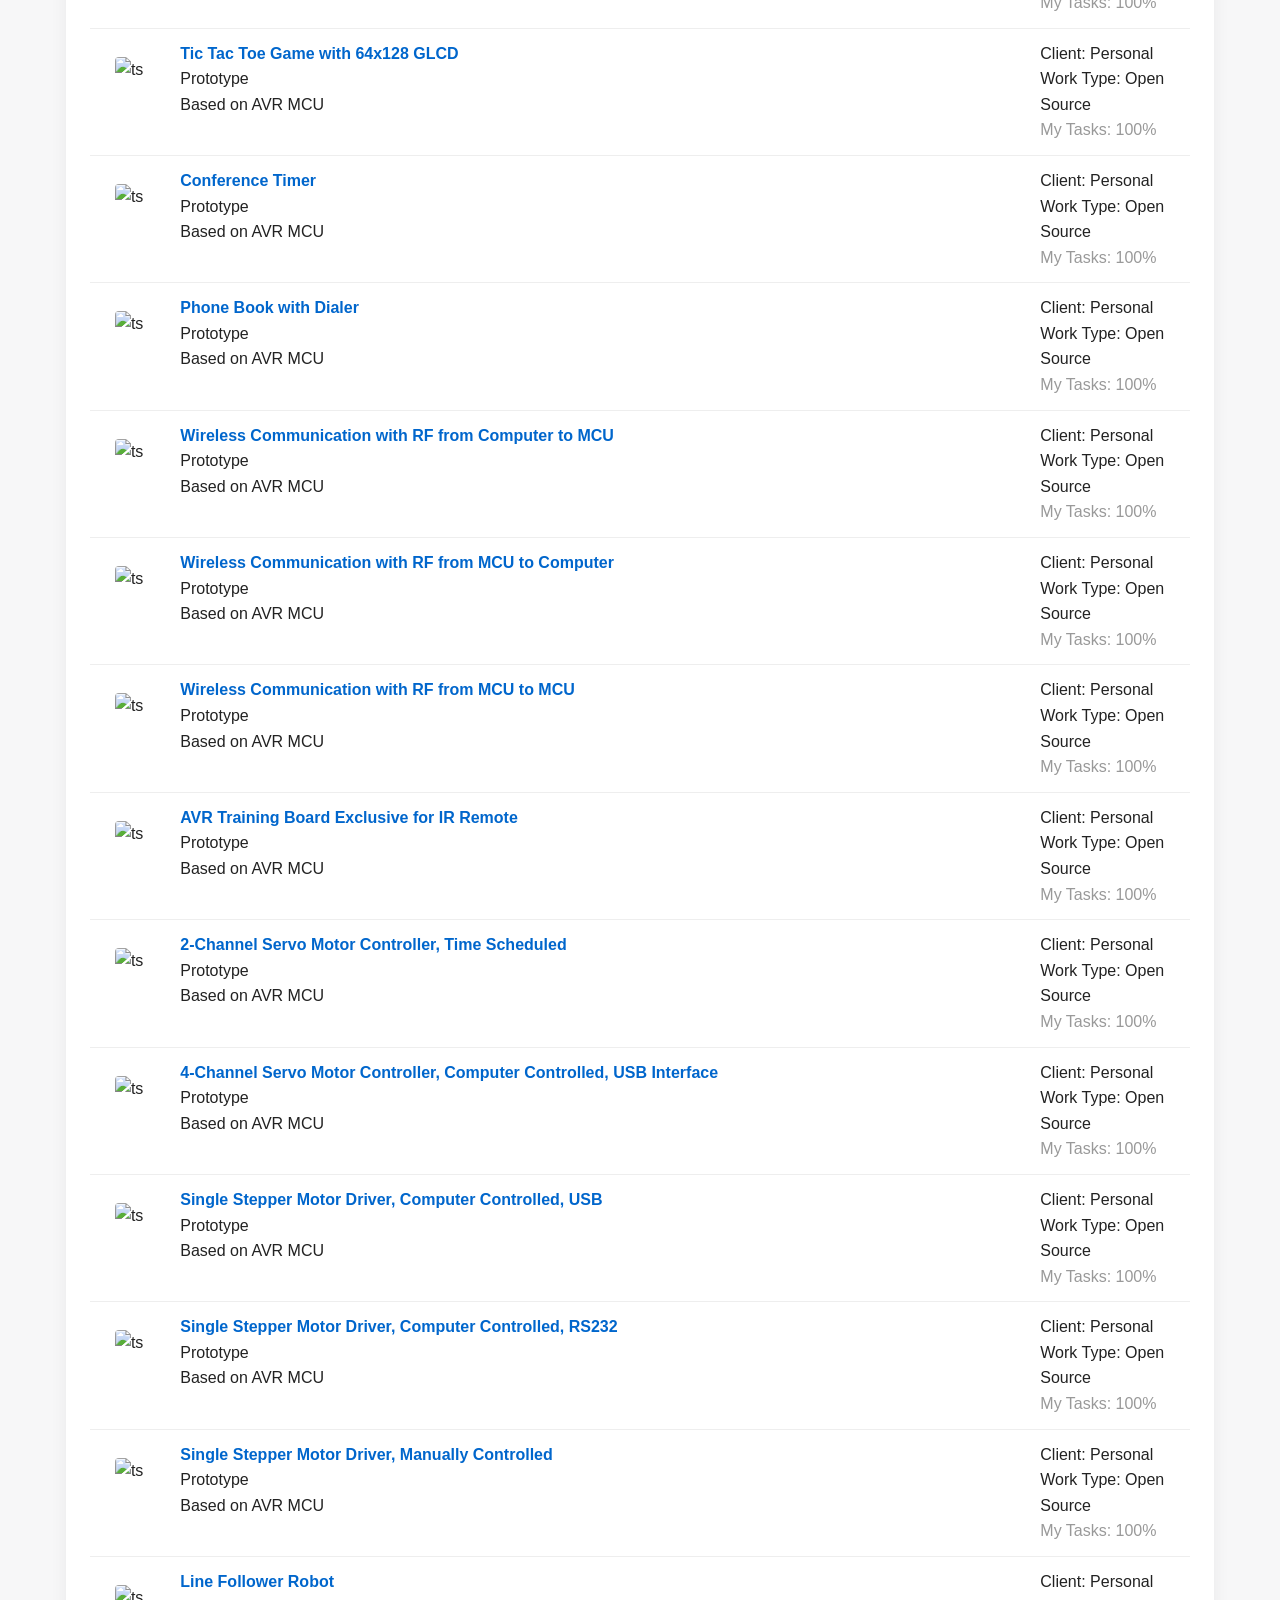
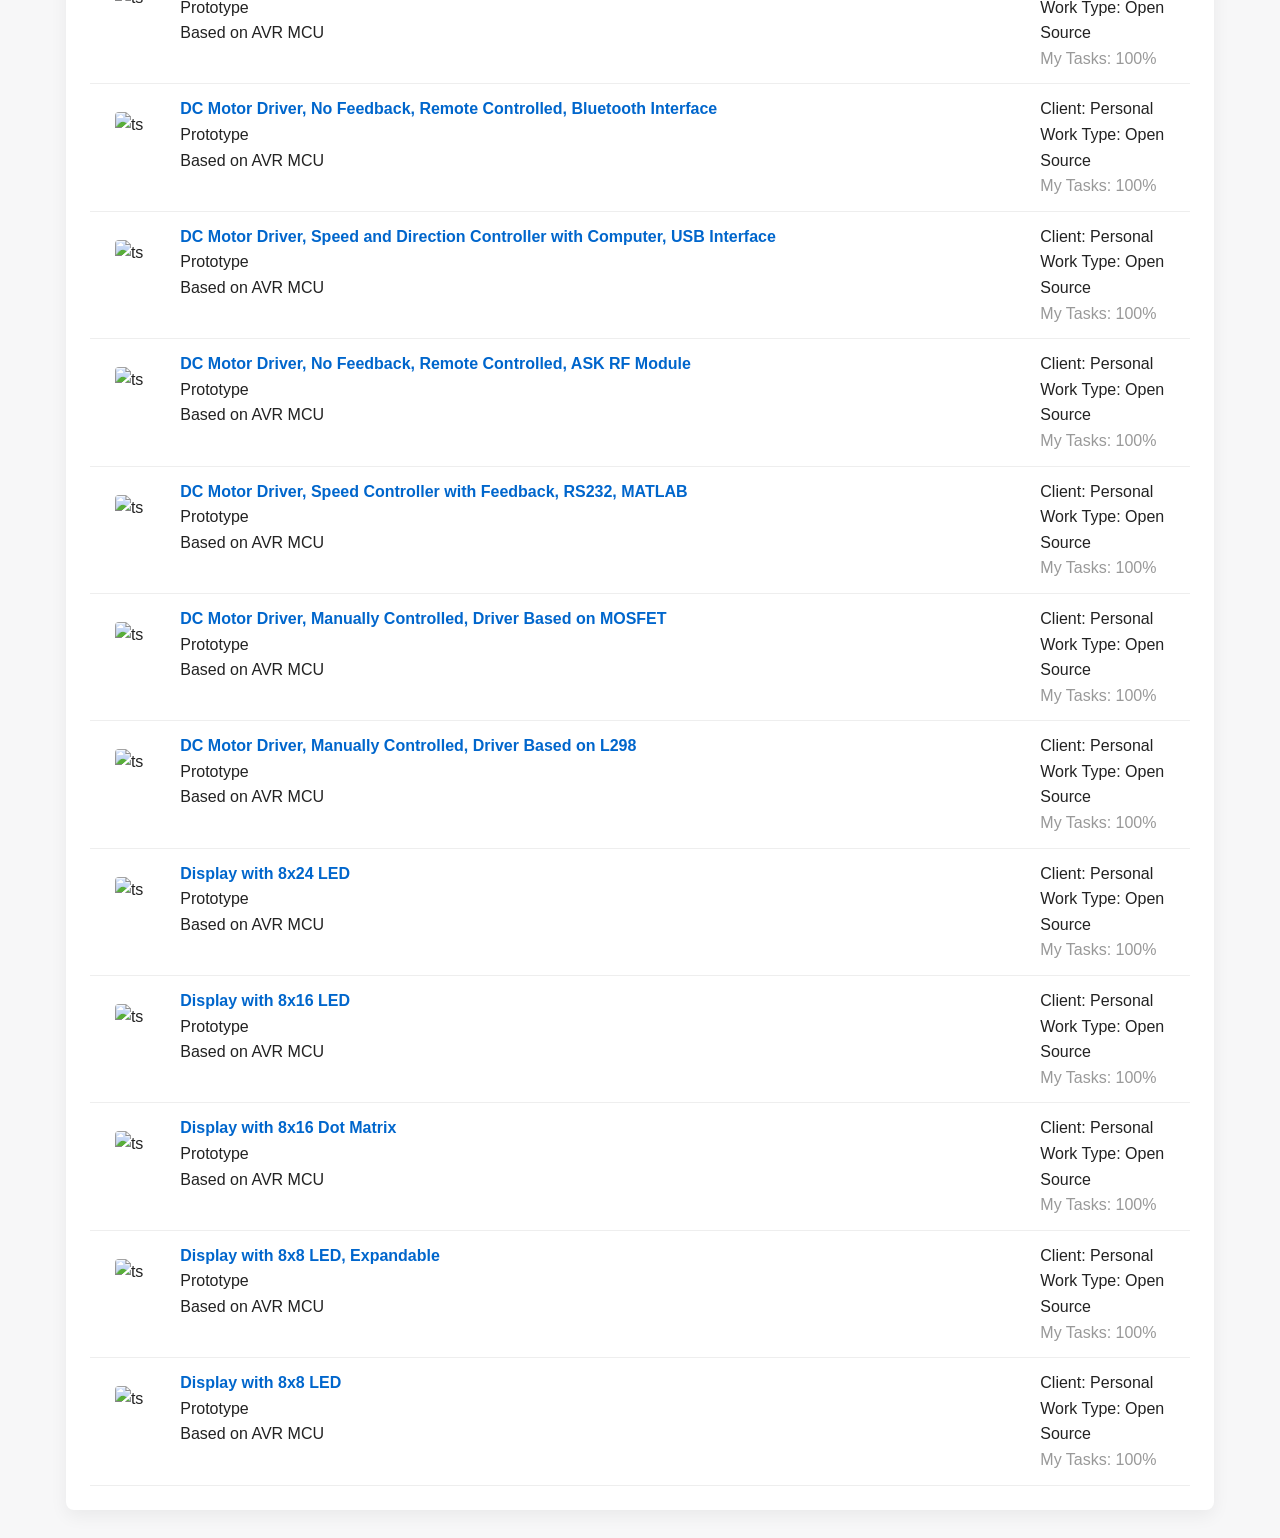
==== commit 1b1f199b: "Update index.html" ====
--- a/index.html
+++ b/index.html
@@ -55,12 +55,12 @@
         />    
     </td>
     <td>
-        <b>
-        <a href="https://github.com/AliRezaJoodi/CrossPlatformLibraries" target="_top">
-        <span>Cross-Platform C libraries</span>
-        </a> </b> <br />
-		Open&#8209;source portable embedded C libraries including drivers, processing 
-		modules, and utilities for microcontroller&#8209;based systems.<br />
+        <a href="https://github.com/AliRezaJoodi/CrossPlatformLibraries"><b>
+		Reusable Embedded C Libraries</b></a><b><a href="https://github.com/AliRezaJoodi/CrossPlatformLibraries" target="_top">
+        </a> </b> <br />
+		Open-source portable embedded C libraries designed for reusable firmware 
+		development, including hardware drivers, processing modules, and 
+		utilities for microcontroller-based systems.<br />
 		<font color="#333333"><b>Drivers</b></font>: <br>
 		max6675<font color="#999999">(TC, K-Type )</font> |
 		qei(<span lang="en-us"><font color="#808080">Q</font></span><font color="#808080">uadrature
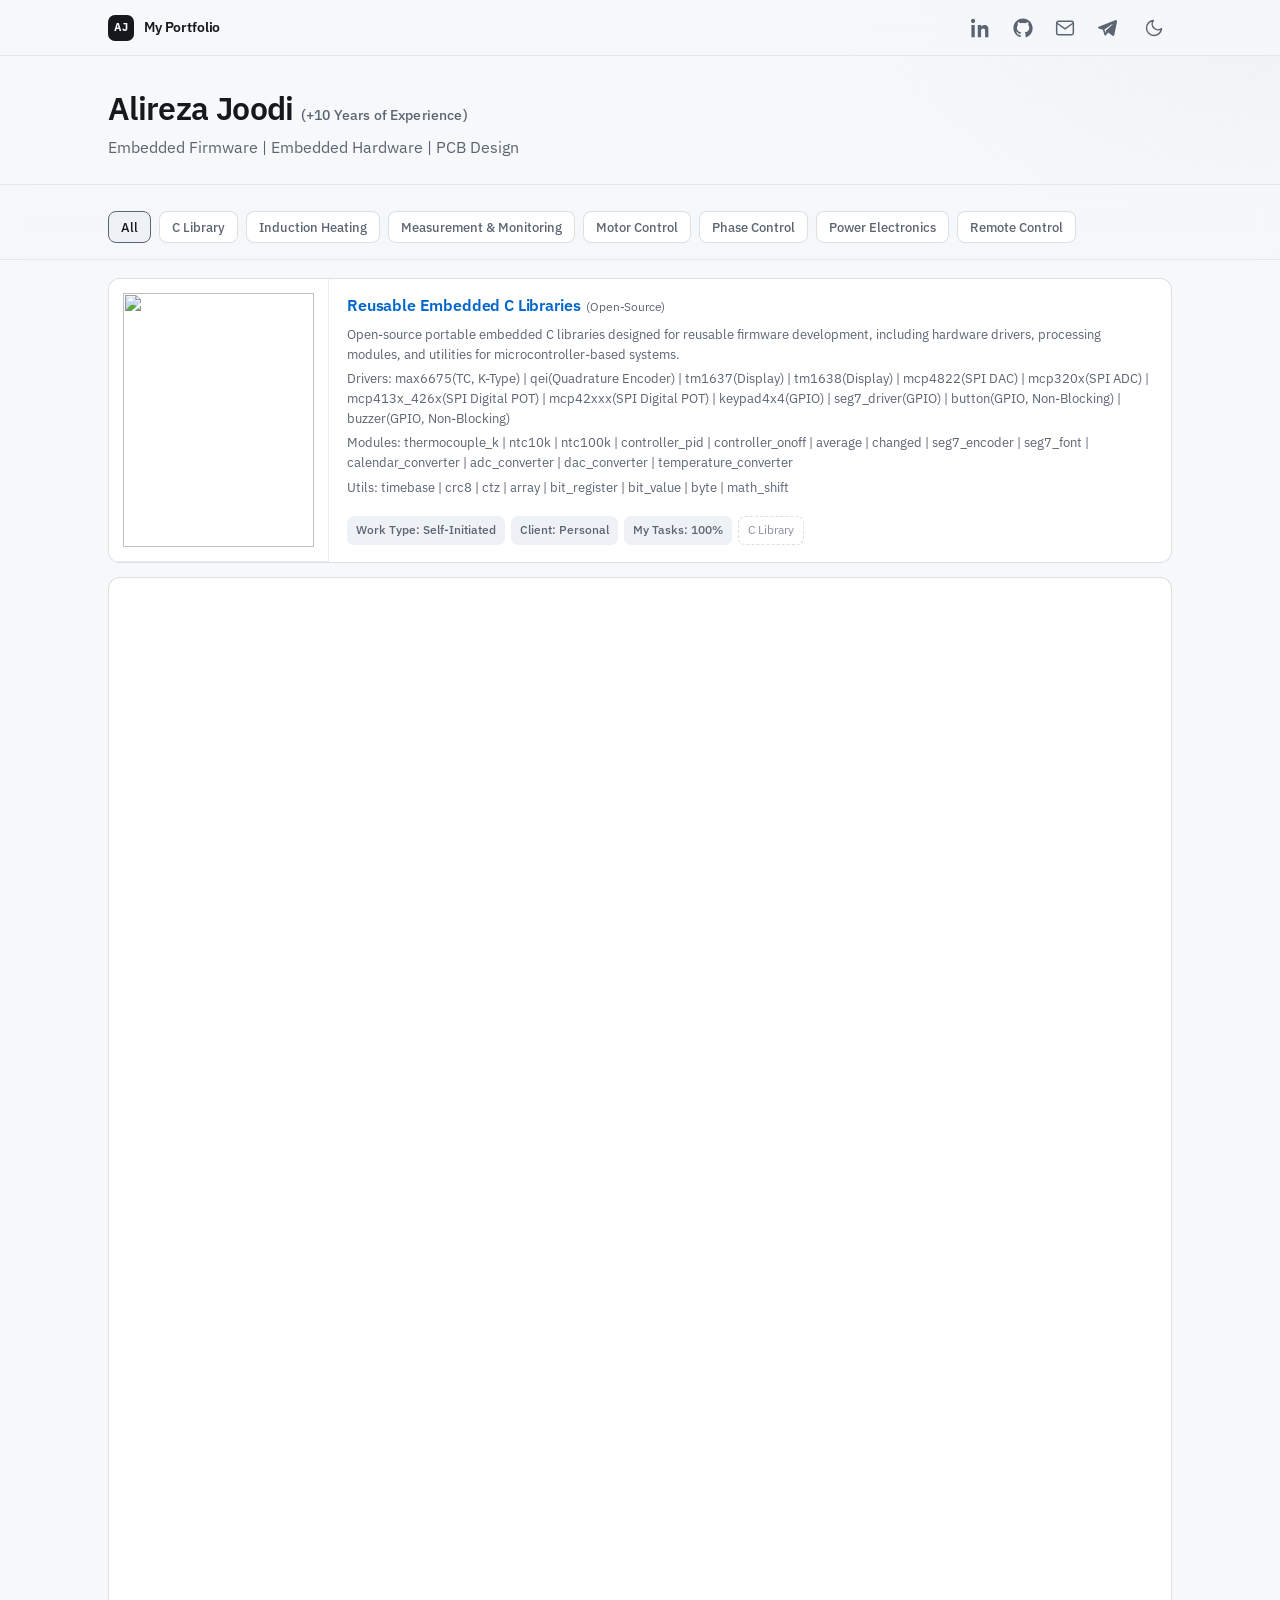
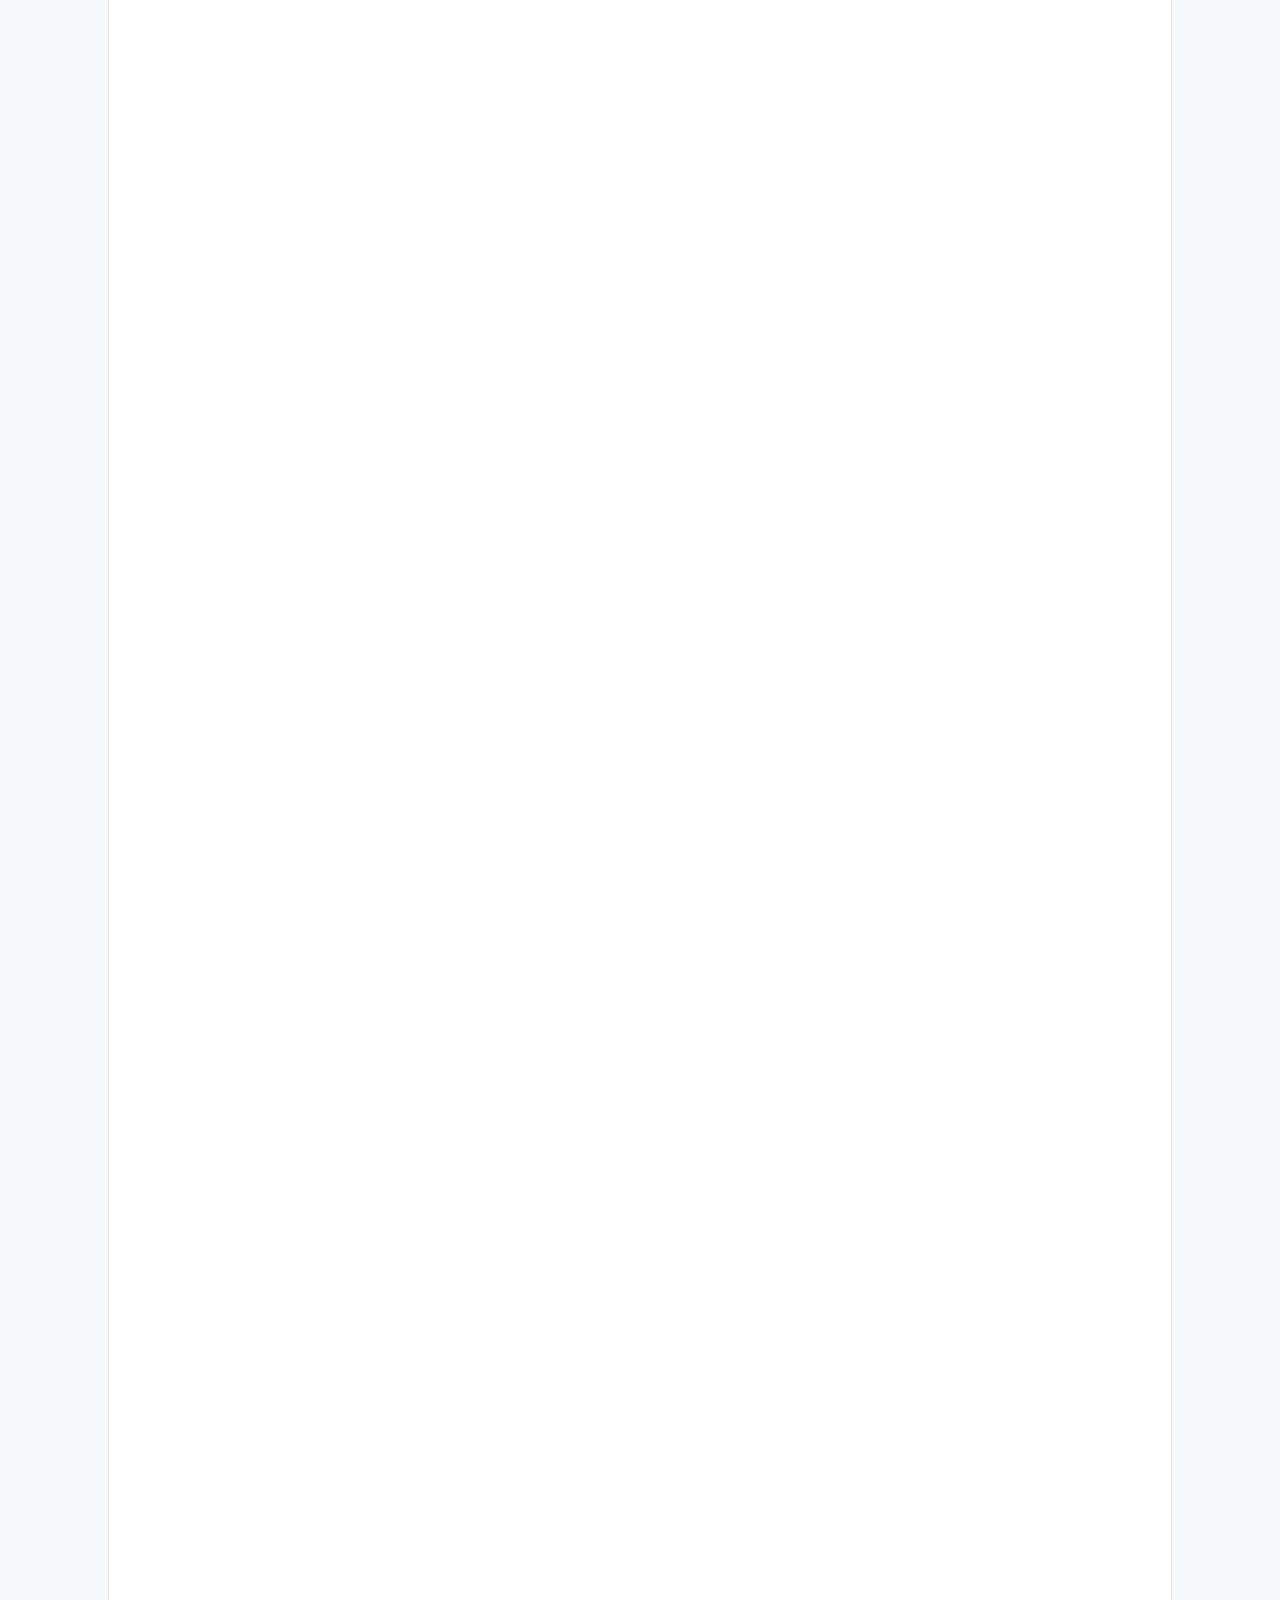
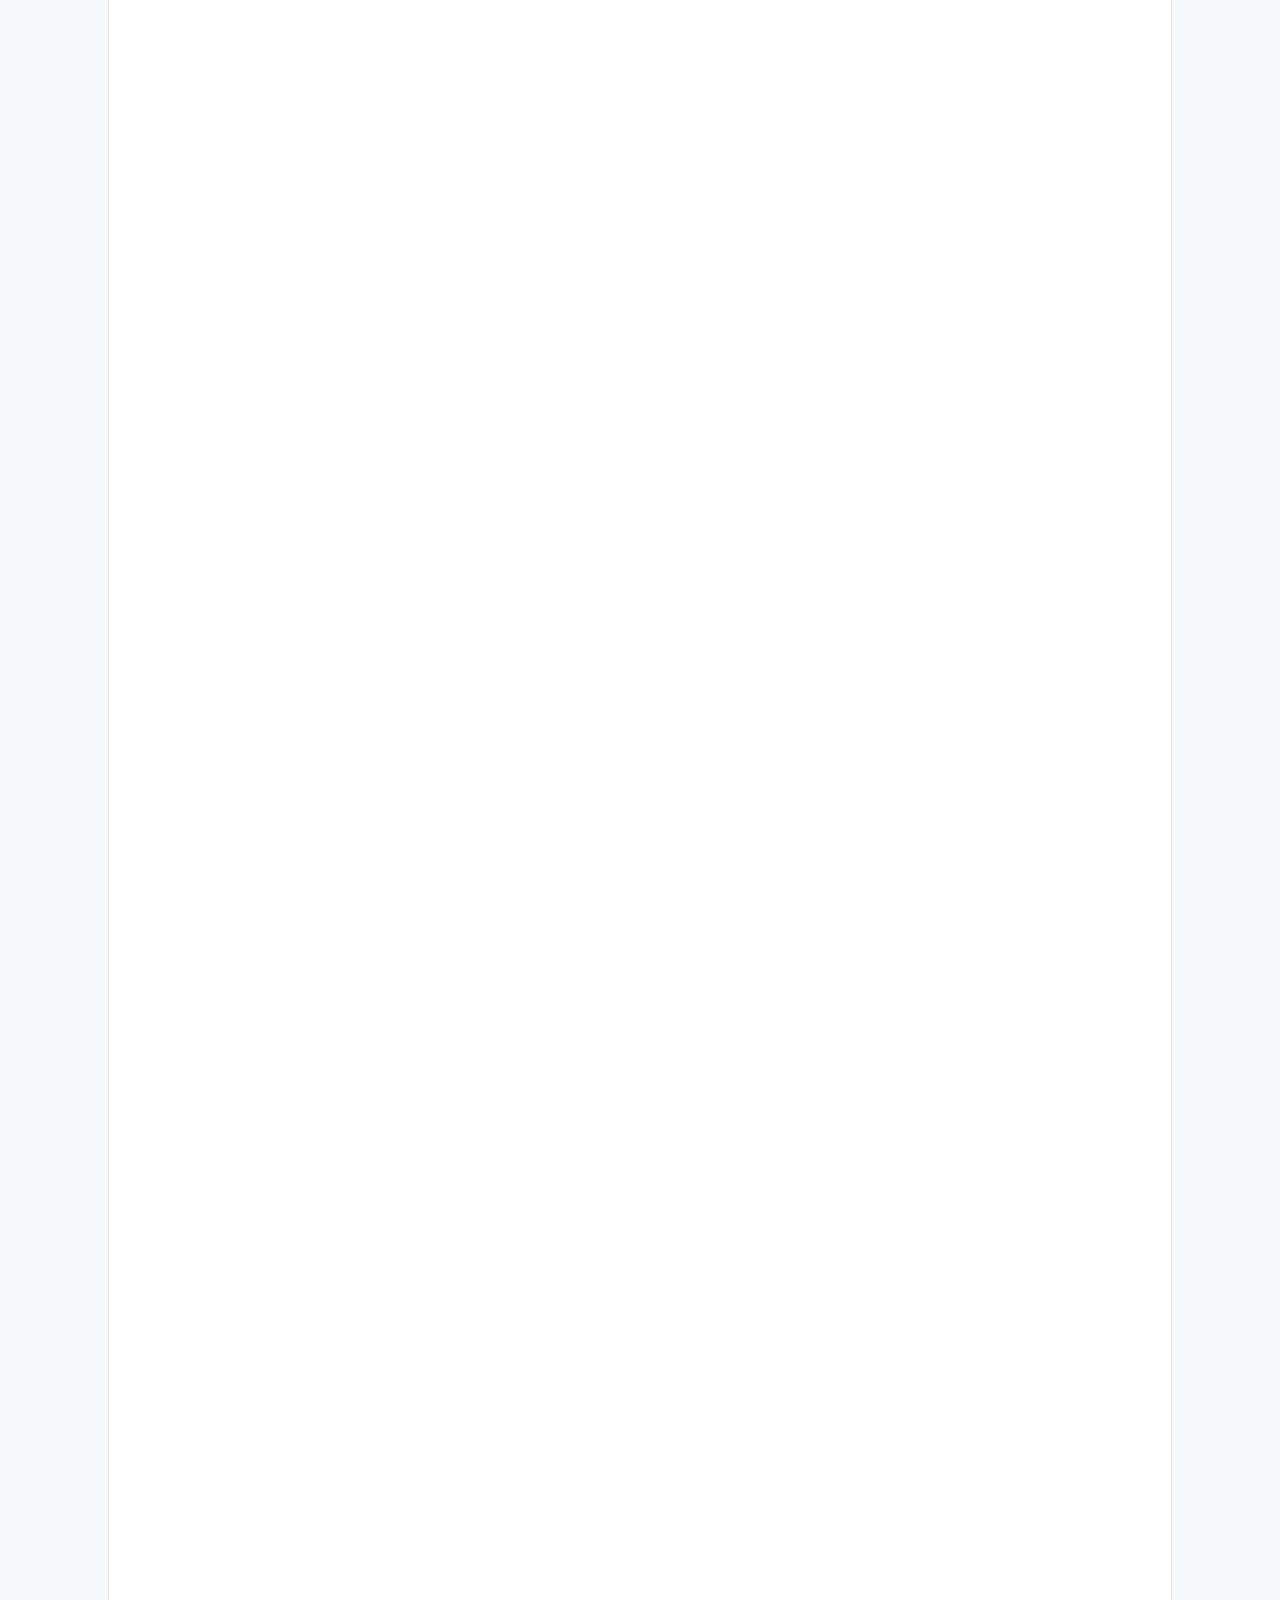
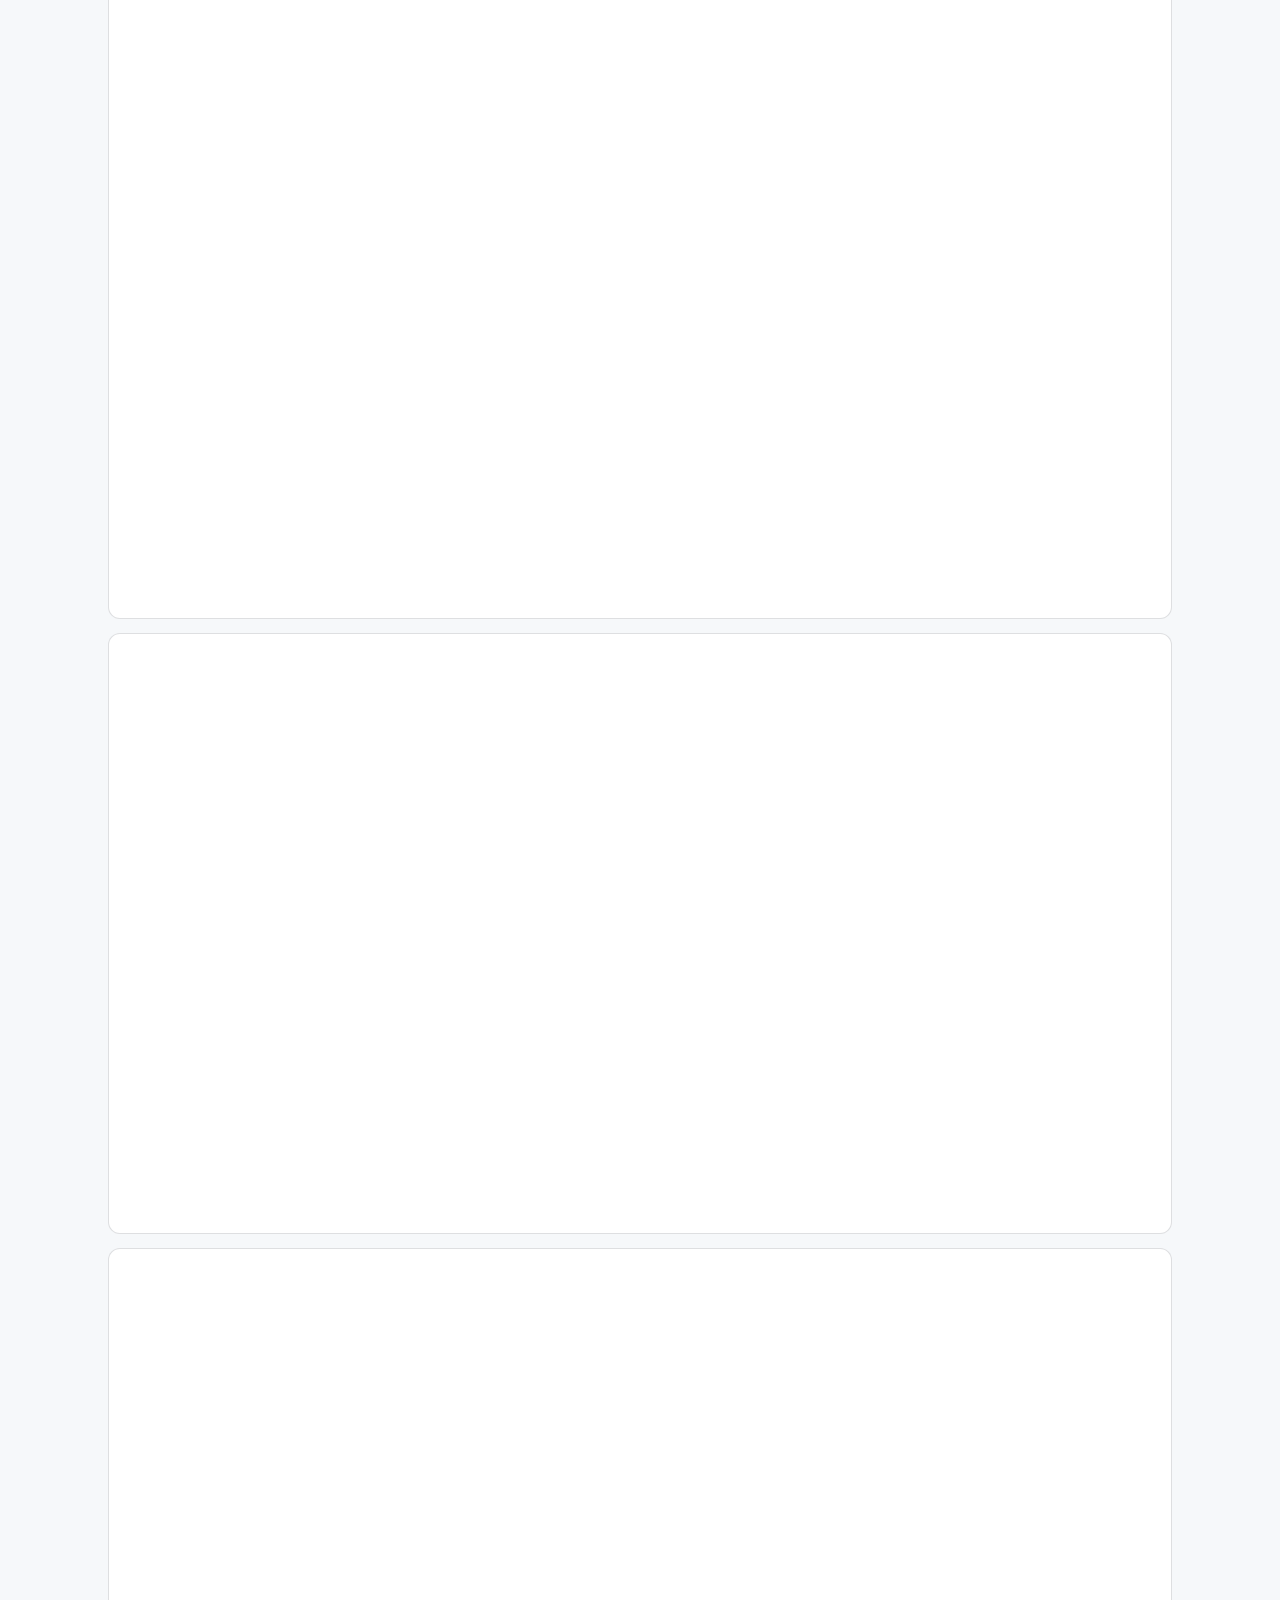
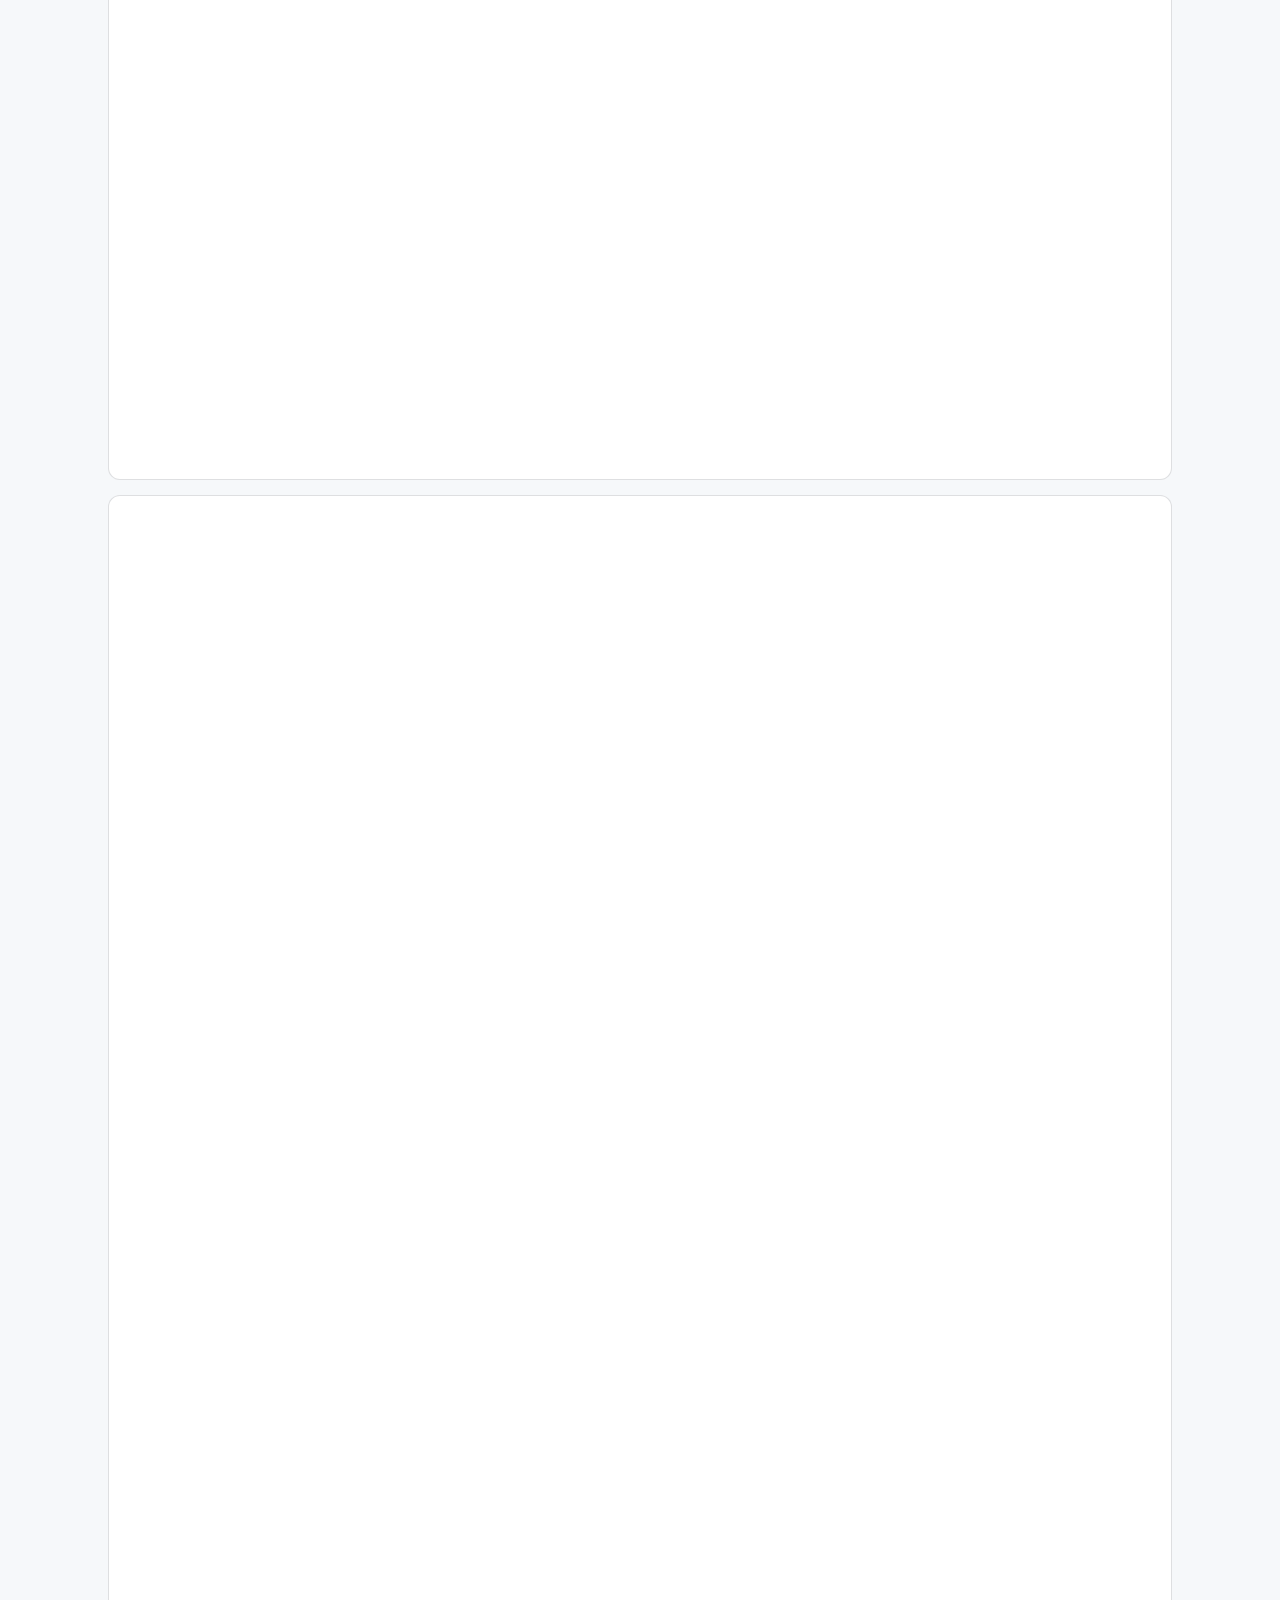
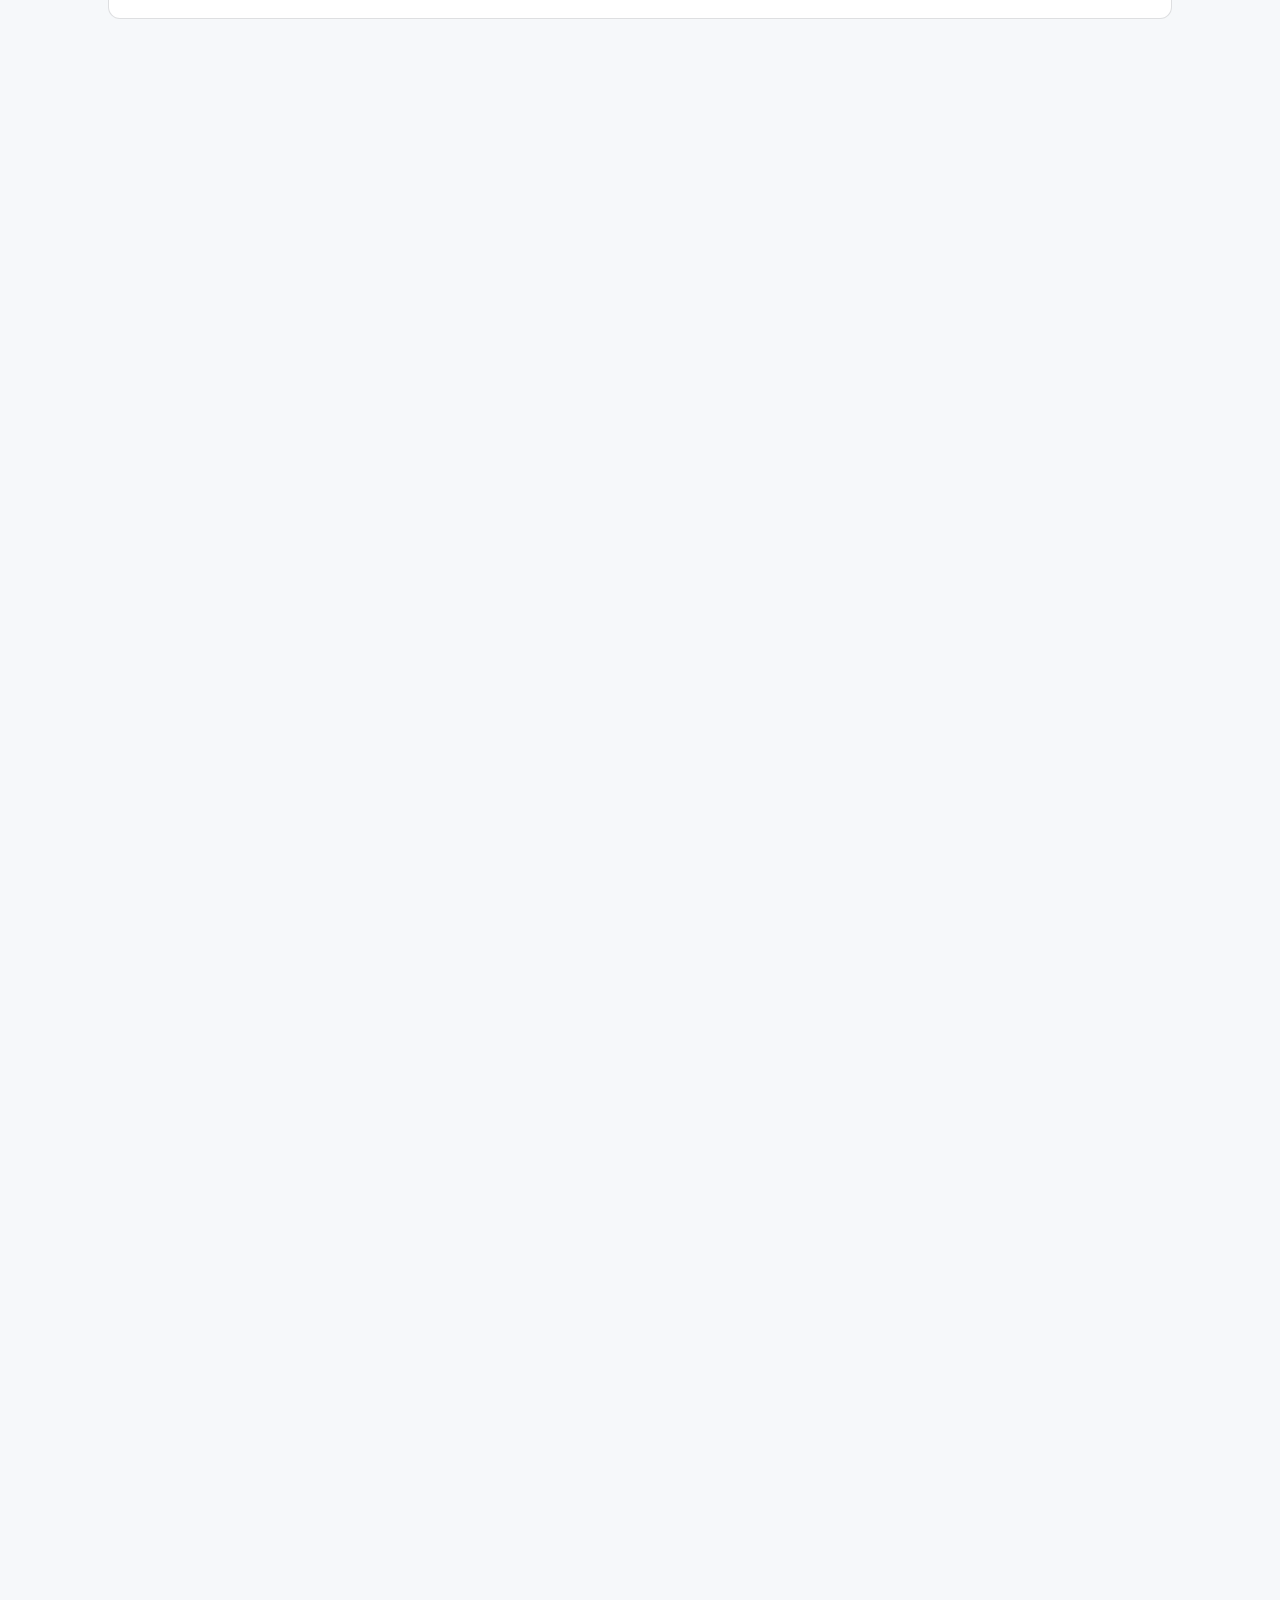
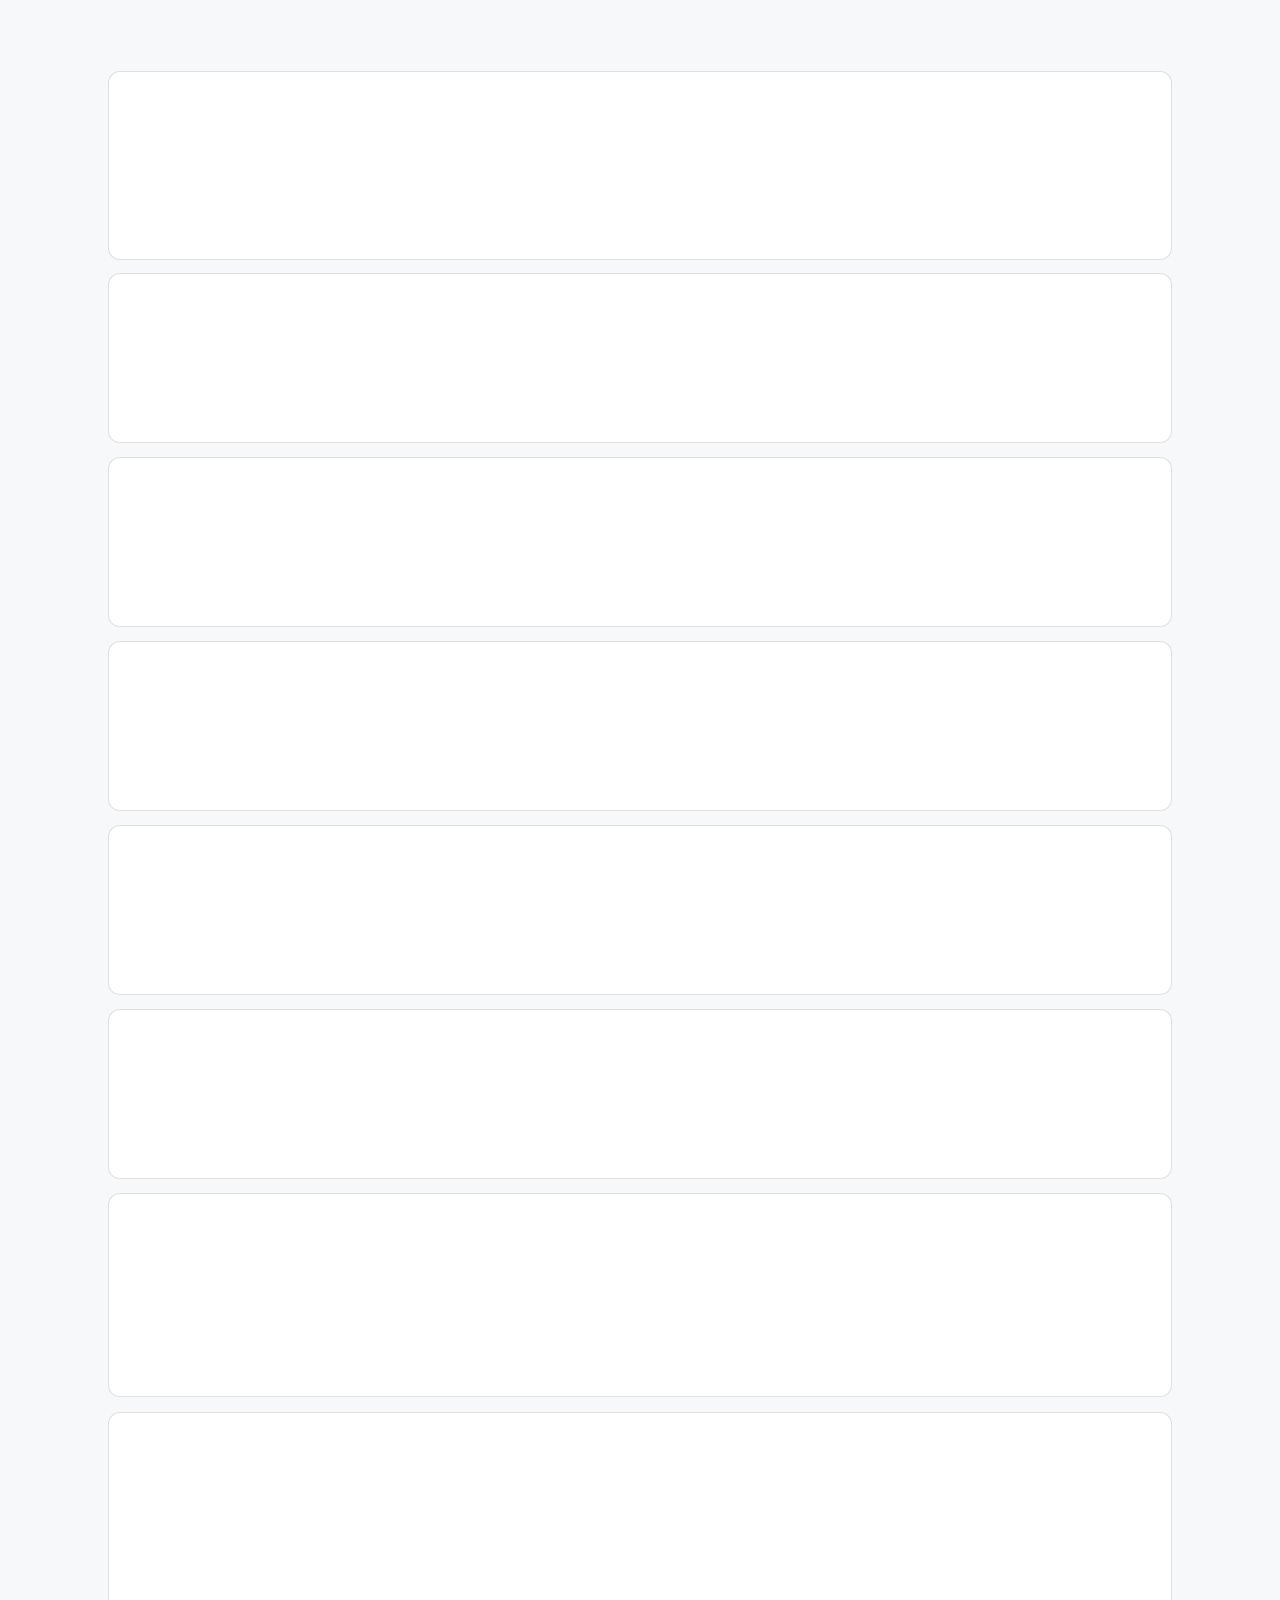
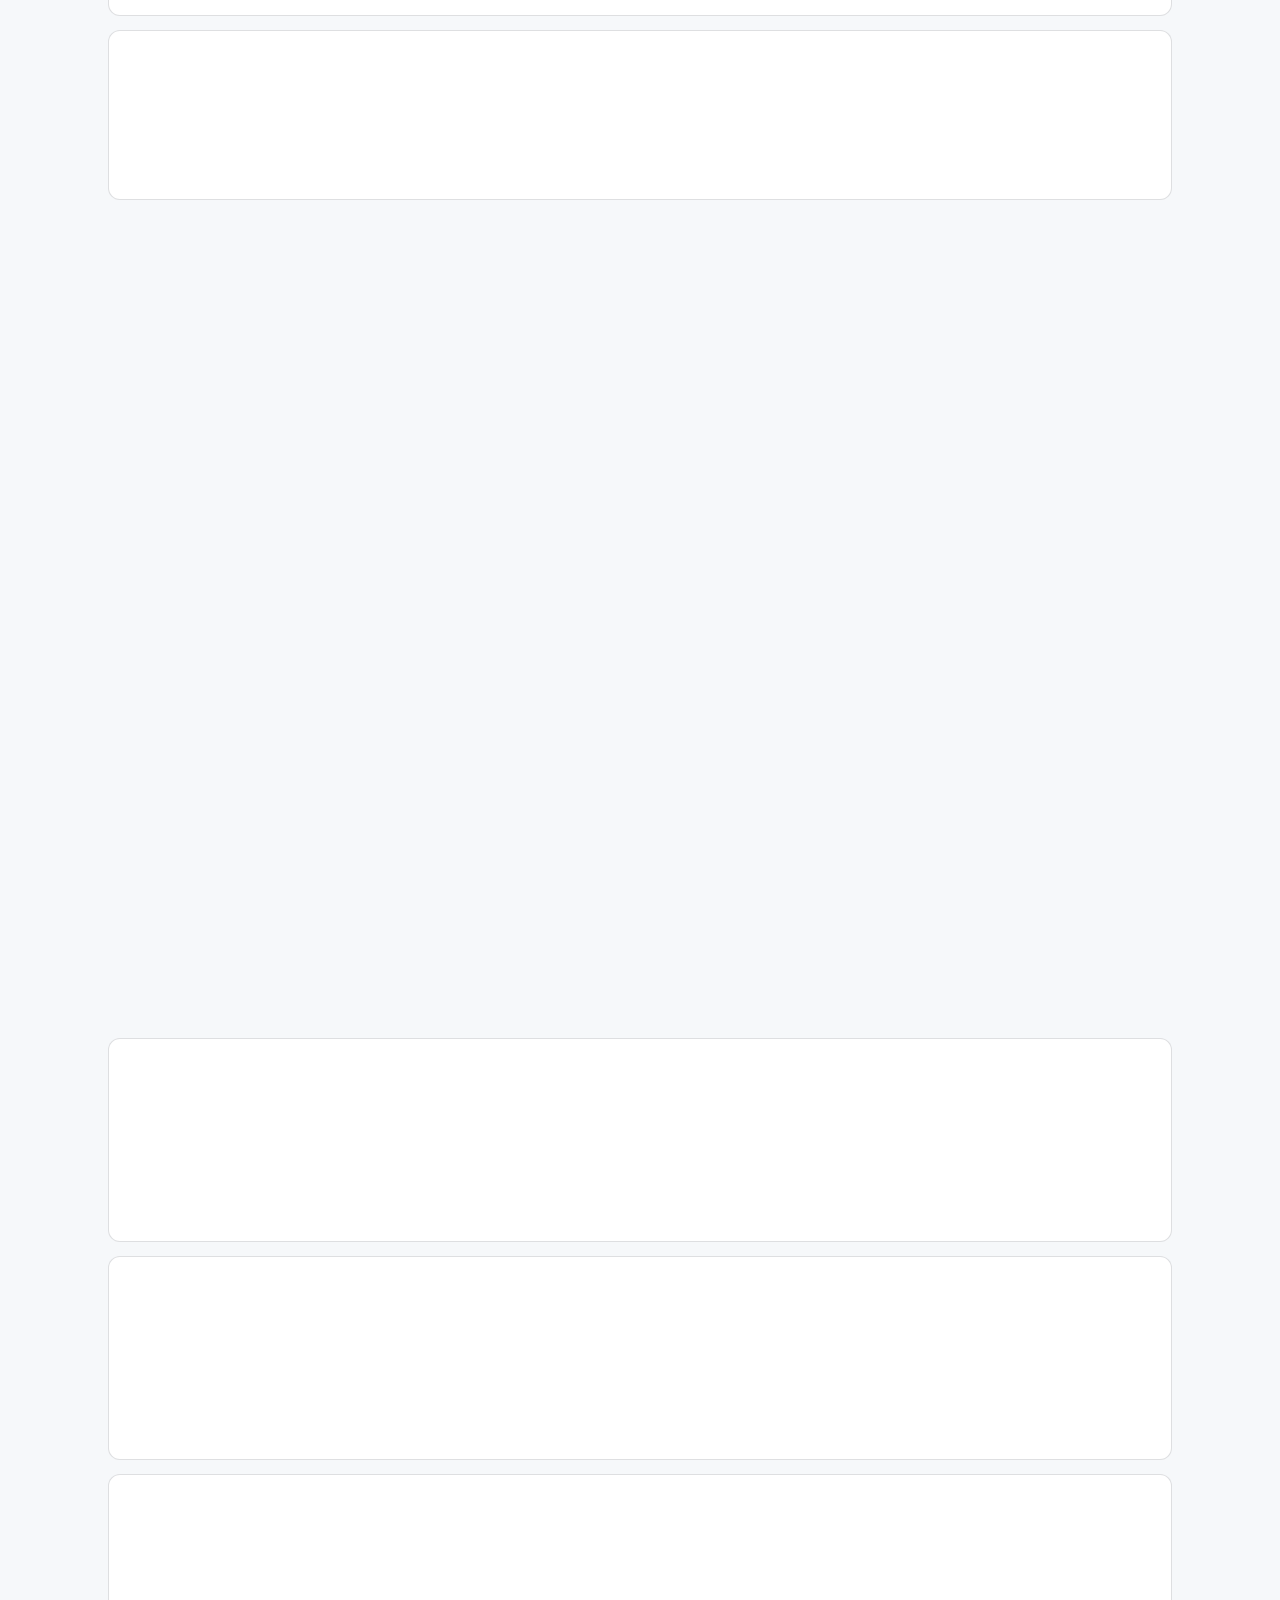
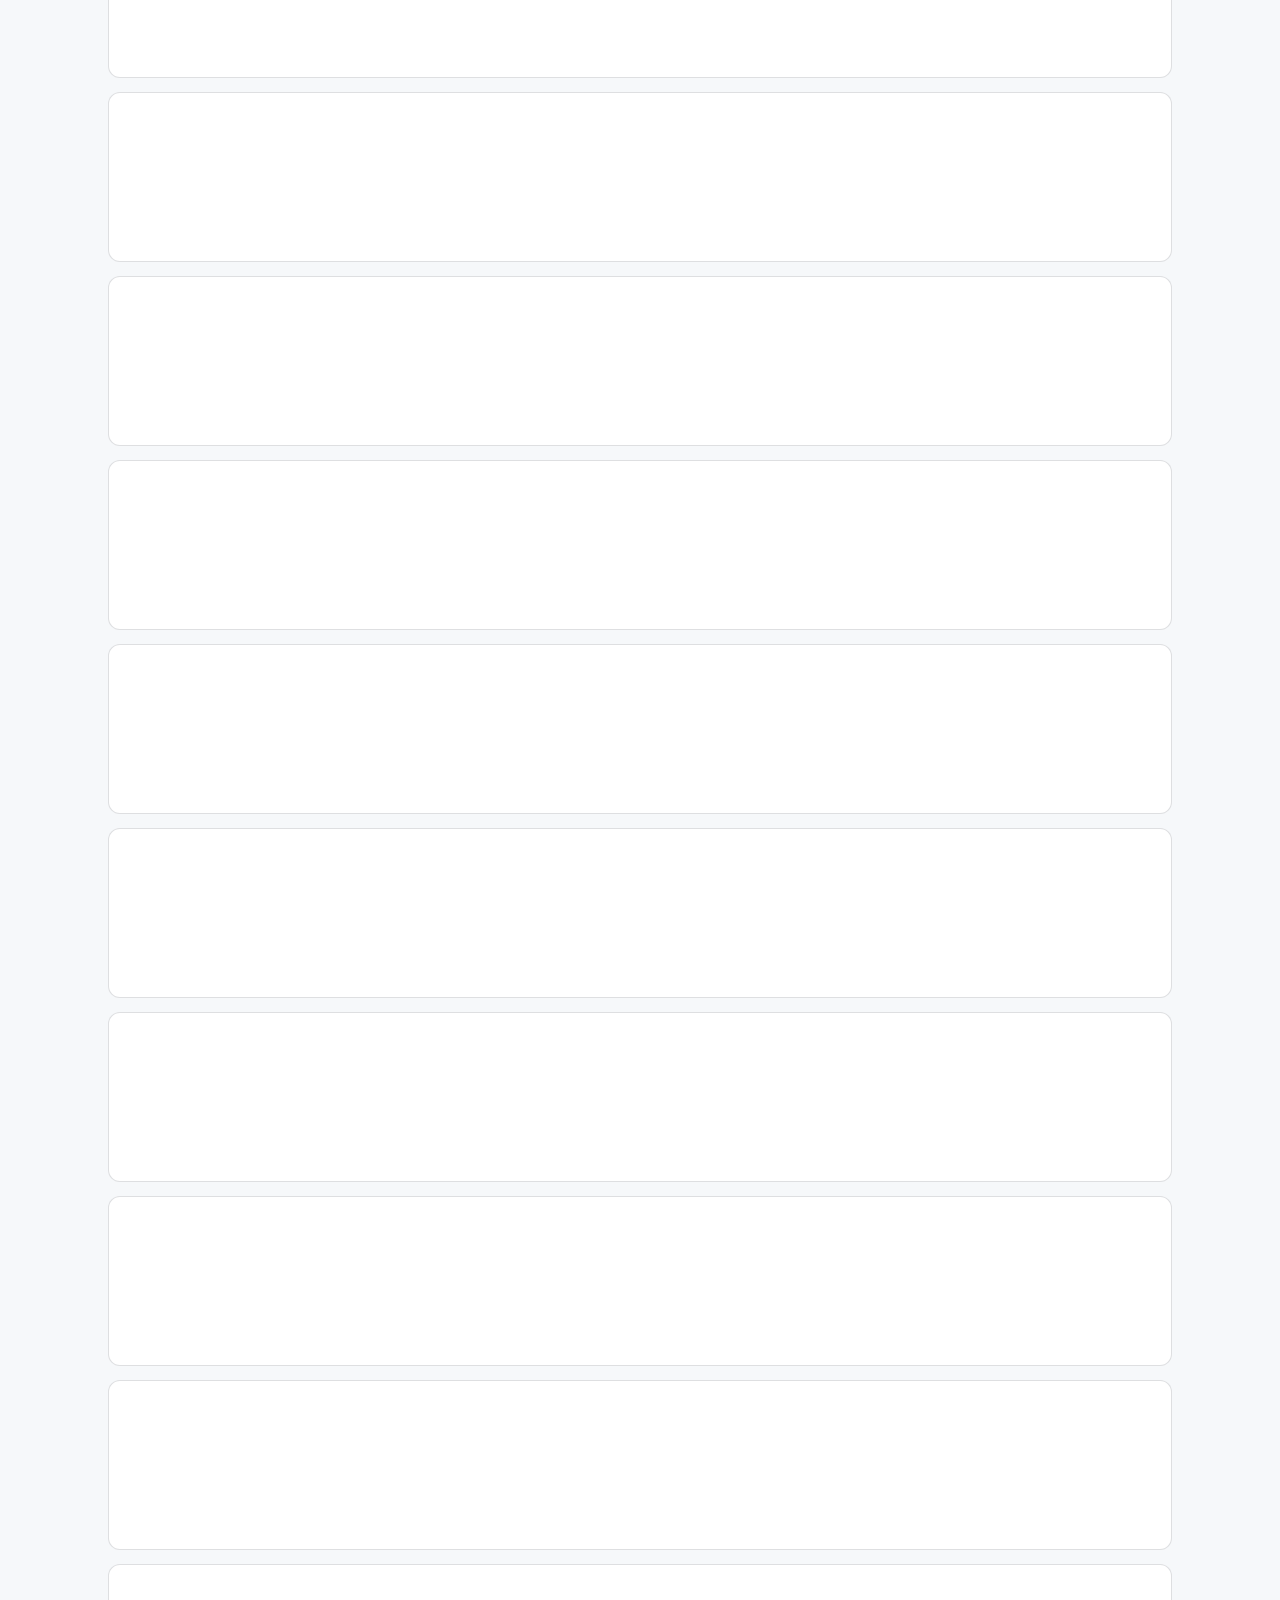
==== commit 2a36d61b: "Rebuild portfolio site with a new responsive design" ====
--- a/index.html
+++ b/index.html
@@ -1,2357 +1,81 @@
 <!doctype html>
-<html lang="fa">
+<html lang="en" dir="ltr">
 <head>
 <meta charset="utf-8">
-<meta name="viewport" content="width=device-width,initial-scale=1">
-<style>
-  body { font-family: -apple-system, BlinkMacSystemFont, 'Segoe UI', Roboto, 'Helvetica Neue', Arial; line-height:1.6; padding:20px; background:#f7f7f8; color:#222; }
-  .container { max-width:1100px; margin:0 auto; background:white; padding:24px; border-radius:8px; box-shadow:0 6px 18px rgba(0,0,0,0.06); }
-  h1 { text-align:center; margin-bottom:1rem; }
-  table { width:100%; border-collapse:collapse; }
-  th, td { padding:12px; border-bottom:1px solid #eee; vertical-align:top; text-align:left; }
-  th { background:#fafafa; color:#333; }
-  img { max-width:150px; height:auto; border-radius:4px; }
-  a { color:#0066cc; text-decoration:none; }
-  a:hover { text-decoration:underline; }
-  .muted { color:#888; font-size:0.95em; }
-  @media (max-width:700px){ td img { display:block; margin:0 0 8px; } td { display:block; width:100%; } tr { display:block; margin-bottom:12px; border:1px solid #eee; border-radius:6px; padding:8px; } th { display:none; } }
-</style>
+<meta name="viewport" content="width=device-width, initial-scale=1, viewport-fit=cover">
+<title>Alireza Joodi — Embedded Firmware | Embedded Hardware | PCB Design</title>
+<script>
+  (function () {
+    try {
+      var t = localStorage.getItem('aj-theme');
+      if (t === 'dark') document.documentElement.setAttribute('data-theme', 'dark');
+      else document.documentElement.setAttribute('data-theme', 'light');
+    } catch (e) {
+      document.documentElement.setAttribute('data-theme', 'light');
+    }
+  })();
+</script>
+<link rel="preconnect" href="https://fonts.googleapis.com">
+<link rel="preconnect" href="https://fonts.gstatic.com" crossorigin>
+<link href="https://fonts.googleapis.com/css2?family=IBM+Plex+Sans:wght@400;500;600;700&display=swap" rel="stylesheet">
+<link rel="stylesheet" href="assets/styles.css">
 </head>
 <body>
-<div class="container">
 
-<p style="text-align:left;">
-<font size="5"><font color="#0066CC"><b>AliReza Joodi</b></font><br>
-</font>Embedded Hardware Designer (+10 Years)<br>
-</p>
+<div class="topbar" id="topbar">
+  <div class="wrap topbar-inner">
+    <a href="#top" class="mark"><span class="chip">AJ</span><span class="name">My Portfolio</span></a>
+    <div class="topbar-right">
+      <div class="contact-icons">
+        <a href="https://www.linkedin.com/in/AliRezaJoodi/" target="_blank" rel="noopener" aria-label="LinkedIn">
+          <svg viewBox="0 0 24 24" fill="currentColor"><path d="M4.98 3.5C4.98 4.88 3.87 6 2.5 6S0 4.88 0 3.5 1.12 1 2.5 1s2.48 1.12 2.48 2.5zM.5 8.5h4V23h-4V8.5zM8.5 8.5h3.8v2h.05c.53-1 1.83-2.06 3.77-2.06 4.03 0 4.78 2.65 4.78 6.1V23h-4v-6.75c0-1.6-.03-3.66-2.23-3.66-2.24 0-2.58 1.75-2.58 3.55V23h-4V8.5z"/></svg>
+        </a>
+        <a href="https://github.com/AliRezaJoodi" target="_blank" rel="noopener" aria-label="GitHub">
+          <svg viewBox="0 0 24 24" fill="currentColor"><path d="M12 .5C5.73.5.5 5.73.5 12c0 5.08 3.29 9.39 7.86 10.91.57.1.78-.25.78-.55v-2.15c-3.2.7-3.87-1.36-3.87-1.36-.53-1.33-1.29-1.69-1.29-1.69-1.05-.72.08-.7.08-.7 1.17.08 1.78 1.2 1.78 1.2 1.03 1.77 2.71 1.26 3.38.96.1-.75.4-1.26.73-1.55-2.56-.29-5.25-1.28-5.25-5.7 0-1.26.45-2.29 1.19-3.09-.12-.29-.52-1.47.11-3.06 0 0 .97-.31 3.18 1.18.92-.26 1.91-.38 2.9-.39.98.01 1.97.13 2.9.39 2.21-1.5 3.18-1.18 3.18-1.18.63 1.6.24 2.77.12 3.06.74.8 1.18 1.83 1.18 3.09 0 4.43-2.7 5.4-5.27 5.69.42.36.78 1.07.78 2.17v3.22c0 .31.21.66.79.55A10.52 10.52 0 0 0 23.5 12C23.5 5.73 18.27.5 12 .5z"/></svg>
+        </a>
+        <a href="mailto:AliRezaJoodi@outlook.com" aria-label="Email">
+          <svg viewBox="0 0 24 24" fill="none" stroke="currentColor" stroke-width="1.8"><rect x="2" y="4" width="20" height="16" rx="2"/><path d="M2 6l10 7 10-7"/></svg>
+        </a>
+        <a href="https://t.me/AliRezaJoodi" target="_blank" rel="noopener" aria-label="Telegram">
+          <svg viewBox="0 0 24 24" fill="currentColor"><path d="M22.5 2.5L2 10.6c-.9.35-.9 1.65.05 1.95l5 1.6 1.9 6.2c.25.8 1.25.95 1.8.3l2.7-3.15 5.15 3.8c.75.55 1.85.15 2.05-.75l3.4-16.1c.25-1.1-.85-1.95-1.55-1.95zM8.6 13.95L18 7.5c.35-.25.7.15.4.45l-7.7 7.1-.3 3.35-1.4-4.45z"/></svg>
+        </a>
+      </div>
+      <button class="theme-btn" id="themeToggle" aria-label="Toggle dark mode" type="button">
+        <svg class="icon-moon" viewBox="0 0 24 24" fill="none" stroke="currentColor" stroke-width="1.75" stroke-linecap="round" stroke-linejoin="round" aria-hidden="true"><path d="M21 12.79A9 9 0 1 1 11.21 3 7 7 0 0 0 21 12.79z"/></svg>
+        <svg class="icon-sun" viewBox="0 0 24 24" fill="none" stroke="currentColor" stroke-width="1.75" stroke-linecap="round" stroke-linejoin="round" aria-hidden="true"><circle cx="12" cy="12" r="4"/><path d="M12 2v2M12 20v2M4.93 4.93l1.41 1.41M17.66 17.66l1.41 1.41M2 12h2M20 12h2M4.93 19.07l1.41-1.41M17.66 6.34l1.41-1.41"/></svg>
+      </button>
+    </div>
+  </div>
+</div>
 
-<p style="text-align:left;">
-<font color="#808080"><b>LinkedIn: </b></font> <a href="https://www.linkedin.com/in/AliRezaJoodi/">LinkedIn.com/in/AliRezaJoodi</a><br>
-<font color="#808080"><b>GitHub: </b></font> <a href="https://github.com/AliRezaJoodi">GitHub.com/AliRezaJoodi</a><br>
-<font color="#808080"><b>Email :</b></font> <a href="mailto:AliRezaJoodi@outlook.com">AliRezaJoodi@outlook.com</a><br>
-<font color="#808080"><b>Telegram: </b></font> <a href="https://t.me/AliRezaJoodi">@AliRezaJoodi</a>
-</p>
+<div class="top-spacer" id="topSpacer"></div>
 
-<h2 style="text-align:left;font-size:1.2rem;"><font color="#0066CC" size="4">Portfolio</font><font color="#0066CC">:</font></h2>
+<a id="top"></a>
+<section class="hero">
+  <div class="wrap">
+    <h1 class="name">Alireza Joodi <span class="experience">(+10 Years of Experience)</span></h1>
+    <p class="role-line">Embedded Firmware | Embedded Hardware | PCB Design</p>
+  </div>
+</section>
 
-<!-- START MARKDOWN CONTENT -->
-<!-- ********************** -->
+<div class="filterbar" id="filterbar">
+  <div class="filterbar-slide">
+    <div class="wrap">
+      <div class="categories-panel is-open" id="categoriesPanel">
+        <div class="categories-panel-inner">
+          <div class="categories-list" id="categoriesList"></div>
+        </div>
+      </div>
+    </div>
+  </div>
+</div>
 
-<table>
- <tr>
-    <th>Picture</th>
-    <th>Title</th>
-    <th>Description</th>
- </tr>
+<div class="wrap" id="builds">
+  <div class="grid" id="grid"></div>
+</div>
 
-<!-- ********************** -->
- <tr>
-    <td>
-        <p style="text-align: center">
-        <img src="https://github.com/AliRezaJoodi/AliRezaJoodi.github.io/raw/main/Projects/CrossPlatformLibraries.png"
-        alt="ts"
-        width="150"
-        height="55"
-        />    
-    </td>
-    <td>
-        <a href="https://github.com/AliRezaJoodi/CrossPlatformLibraries"><b>
-		Reusable Embedded C Libraries</b></a><b><a href="https://github.com/AliRezaJoodi/CrossPlatformLibraries" target="_top">
-        </a> </b> <br />
-		Open-source portable embedded C libraries designed for reusable firmware 
-		development, including hardware drivers, processing modules, and 
-		utilities for microcontroller-based systems.<br />
-		<font color="#333333"><b>Drivers</b></font>: <br>
-		max6675<font color="#999999">(TC, K-Type )</font> |
-		qei(<span lang="en-us"><font color="#808080">Q</font></span><font color="#808080">uadrature
-		<span lang="en-us">E</span>ncoder</font>) <span lang="en-us">| </span>tm1637<font color="#999999">(Display)</font> | tm1638<font color="#999999">(Display)</font> 
-		| mcp4822<font color="#999999">(SPI DAC)</font> | mcp320x<font color="#999999">(SPI ADC)</font> 
-		| mcp413x_426x <font color="#999999">(SPI Digital POT)</font> | mcp42xxx<font color="#999999">(SPI Digital POT)</font> | keypad4x4<font color="#999999">(GPIO)</font> | seg7_driver<font color="#999999">(GPIO)</font> | button<font color="#999999">(GPIO, 
-		Non-Blocking)</font> | buzzer<font color="#999999">(GPIO, Non-Blocking)</font><br />
-		<font color="#333333"><b>Modules</b></font>:<br>
-		thermocouple_k | ntc10k | ntc100k | controller_pid | controller_onoff | average | changed | seg7_encoder | seg7_font | calendar_converter | adc_converter | dac_converter | temperature_converter<br />
-		<font color="#333333"><b>Utils</b></font>:<br>
-		timebase |crc8 | ctz | array | bit_register | bit_value | byte | math_shift<br />
-    </td>
-    <td>
-        Client: Personal<br />
-        Work Type: Open Source<br />
-        <span style="color:#999">My Tasks: 100%</span> <br />
-    </td>
- </tr>
- 
-<!-- ********************** -->
- <tr>
-    <td>
-        <p style="text-align: center">
-        <img src="https://github.com/AliRezaJoodi/Electronics_Exercises/raw/main/PSU_DCDC_Flyback_Iso_NonSync_NotSchmitt/Pictures/Album.jpg"
-        alt="ts"
-        width="150"
-        height="63"
-        />    
-    </td>
-    <td>
-    <a target="_top" style="color: #0066cc; text-decoration: none" href="https://github.com/AliRezaJoodi/Electronics_Exercises/tree/main/PSU_DCDC_Flyback_Iso_NonSync_LT3751">
-			<b>Flyback</b> DC-DC Converter, <b>Isolated</b>, Non-Synchronous, Based on <b>LT3751 (DCM)</b> </a> <br/>
-    <a target="_top" style="color: #0066cc; text-decoration: none" href="https://github.com/AliRezaJoodi/Electronics_Exercises/tree/main/PSU_DCDC_Flyback_NonIso_NonSync_LT3751">
-			<b>Flyback</b> DC-DC Converter, Non-Isolated, Non-Synchronous, Based on <b>LT3751 (DCM)</b> </a> <br/>
-    <a target="_top" style="color: #0066cc; text-decoration: none" href="https://github.com/AliRezaJoodi/Electronics_Exercises/tree/main/PSU_DCDC_Flyback_Iso_NonSync_LT3844">
-			<b>Flyback</b> DC-DC Converter, <b>Isolated</b>, Non-Synchronous, Based on <b>LT3844</b> </a> <br/>	
-	<a target="_top" style="color: #0066cc; text-decoration: none" href="https://github.com/AliRezaJoodi/Electronics_Exercises/tree/main/PSU_DCDC_Flyback_NonIso_NonSync_LT3844">
-			<b>Flyback</b> DC-DC Converter, Non-Isolated, Non-Synchronous, Based on <b>LT3844</b> </a> <br/>	
-	<a target="_top" style="color: #0066cc; text-decoration: none" href="https://github.com/AliRezaJoodi/Electronics_Exercises/tree/main/PSU_DCDC_Flyback_Iso_NonSync_NotSchmitt">
-			<b>Flyback</b> DC-DC Converter, <b>Isolated</b>, Non-Synchronous, Based on Not-Schmitt</a><br/>
-	<a target="_top" style="color: #0066cc; text-decoration: none" href="https://github.com/AliRezaJoodi/Electronics_Exercises/tree/main/PSU_DCDC_BuckBoost_NonIso_NINV_Sync_4Switch_LTC3789">
-			<b>Buck-Boost</b> DC-DC Converter, Non-Isolated, <b>NON-Inverting</b>, <b>4-Switch</b>, Based on <b>LTC3789</b> </a> <br/>
-	<a target="_top" style="color: #0066cc; text-decoration: none" href="https://github.com/AliRezaJoodi/Electronics_Exercises/tree/main/PSU_DCDC_BuckBoost_NonIso_NINV_NonSync_2Switch_LT8711">
-			<b>Buck-Boost</b> DC-DC Converter, Non-Isolated, <b>NON-Inverting</b>, 2-Switch, Based on <b>LT8711</b> </a> <br/>
-	<a target="_top" style="color: #0066cc; text-decoration: none" href="https://github.com/AliRezaJoodi/Electronics_Exercises/tree/main/PSU_DCDC_BuckBoost_NonIso_INV_Sync_LTC3896">
-			<b>Buck-Boost</b> DC-DC Converter, Non-Isolated, <b>Inverting</b>, <b>Synchronous</b>, Based on <b>LTC3896</b> </a> <br/>
-	<a target="_top" style="color: #0066cc; text-decoration: none" href="https://github.com/AliRezaJoodi/Electronics_Exercises/tree/main/PSU_DCDC_BuckBoost_NonIso_INV_NonSync_LTC3863">
-			<b>Buck-Boost</b> DC-DC Converter, Non-Isolated, <b>Inverting</b>, Non-Synchronous, Based on <b>LTC3863</b> </a> <br/>
-	<a target="_top" style="color: #0066cc; text-decoration: none" href="https://github.com/AliRezaJoodi/Electronics_Exercises/tree/main/PSU_DCDC_SEPIC_NonIso_Bipolar_NonSync_LT3757">
-			<b>SEPIC</b> DC-DC Converter, Non-Isolated, <b>Bipolar</b>, Non-Synchronous, Based on <b>LT3757</b> </a> <br/>
-	<a target="_top" style="color: #0066cc; text-decoration: none" href="https://github.com/AliRezaJoodi/Electronics_Exercises/tree/main/PSU_DCDC_SEPIC_NonIso_NonSync_LT3757">
-			<b>SEPIC</b> DC-DC Converter, Non-Isolated, Non-Synchronous, Based on <b>LT3757</b> </a> <br/>
-	<a target="_top" style="color: #0066cc; text-decoration: none" href="https://github.com/AliRezaJoodi/Electronics_Exercises/tree/main/PSU_DCDC_SEPIC_NonIso_NonSync_LT3844">
-			<b>SEPIC</b> DC-DC Converter, Non-Isolated, Non-Synchronous, Based on <b>LT3844</b> </a> <br/>
-	<a target="_top" style="color: #0066cc; text-decoration: none" href="https://github.com/AliRezaJoodi/Electronics_Exercises/tree/main/PSU_DCDC_Boost_NonIso_Sync_LT8710">
-			<b>Boost</b> DC-DC Converter, Non-Isolated, <b>Synchronous</b>, Based on <b>LT8710</b> </a> <br/>
-	<a target="_top" style="color: #0066cc; text-decoration: none" href="https://github.com/AliRezaJoodi/Electronics_Exercises/tree/main/PSU_DCDC_Boost_NonIso_NonSync_LT3844">
-			<b>Boost</b> DC-DC Converter, Non-Isolated, Non-Synchronous, Based on <b>LT3844</b> </a> <br/>
-	<a target="_top" style="color: #0066cc; text-decoration: none" href="https://github.com/AliRezaJoodi/Electronics_Exercises/tree/main/PSU_DCDC_Buck_NonIso_Sync_LTC3891">
-			<b>Buck</b> DC-DC Converter, Non-Isolated, <b>Synchronous</b>, Based on <b>LTC3891</b> </a> <br/>
-	<a target="_top" style="color: #0066cc; text-decoration: none" href="https://github.com/AliRezaJoodi/Electronics_Exercises/tree/main/PSU_DCDC_Buck_Iso_NonSync_LT3844">
-			<b>Buck</b> DC-DC Converter, <b>Isolated</b>, Non-Synchronous, Based on <b>LT3844</b> </a> <br/>	
-	<a target="_top" style="color: #0066cc; text-decoration: none" href="https://github.com/AliRezaJoodi/Electronics_Exercises/tree/main/PSU_DCDC_Buck_NonIso_NonSync_LT3844">
-			<b>Buck</b> DC-DC Converter, Non-Isolated, Non-Synchronous, Based on <b>LT3844</b> </a> <br/>
-		Exercises to understand the DC-DC converter with Feedback<br/>
-		Simulation in LTspice<br/>
-    </td>
-    <td>
-        Client: Personal<br />
-        Work Type: Open Source<br />
-        <span style="color:#999">My Tasks: 100%</span> <br />
-    </td>
- </tr>
+<script src="assets/projects.js"></script>
+<script src="assets/app.js"></script>
 
-<!-- ********************** -->
- <tr>
-    <td>
-        <p style="text-align: center">
-        <img src="https://github.com/AliRezaJoodi/Electronics_Projects/raw/main/VoltageProtector_1Phase/Pictures/Album.jpg"
-        alt="ts"
-        width="150"
-        height="94"
-        />    
-    </td>
-    <td>
-        <b>
-        <a href="https://github.com/AliRezaJoodi/Electronics_Projects/tree/main/VoltageProtector_1Phase" target="_top">
-        <span>220V AC Voltage Protection</span>
-        </a> </b> <br />
-		Reverse Engineering<br />
-		Simulation in LTspice<br />
-    </td>
-    <td>
-        Client: Personal<br />
-        Work Type: Open Source<br />
-        <span style="color:#999">My Tasks: 100%</span> <br />
-    </td>
- </tr>
-
-<!-- ********************** -->
- <tr>
-    <td>
-        <p style="text-align: center">
-        <img src="https://github.com/AliRezaJoodi/AliRezaJoodi.github.io/raw/main/Projects/Freelance_DirgodazAmol_ThermocoupleAmplifierWithAutoZero/Album.jpg"
-        alt="ts"
-        width="150"
-        height="149"
-        />    
-    </td>
-    <td>
-        <b>
-        <a href="https://github.com/AliRezaJoodi/AliRezaJoodi.github.io/blob/main/Projects/Freelance_DirgodazAmol_ThermocoupleAmplifierWithAutoZero/ReadMe.md" target="_top">
-        <span>Thermocouple Amplifier with Auto-Zero Offset Cancellation</span>
-        </a> </b> <br />
-		Auto-Zero offset cancellation<br />
-		2-Layer PCB<br />
-    </td>
-    <td>
-	<span>Client: <a href="https://dirgodazamol.com/en/">Dirgodaz Amol</a>, Iran</span><br />
-        Work Type: Remote<br />
-        <span style="color:#999">Hardware Design: 50%</span> <br />
-        <span style="color:#999">PCB Design: 100%</span> <br />
-    </td>
- </tr>
-
-<!-- ********************** -->
- <tr>
-    <td>
-        <p style="text-align: center">
-        <img src="https://github.com/AliRezaJoodi/AliRezaJoodi.github.io/raw/main/Projects/Freelance_Russia_IsolatedVoltageAndCurrentMeasurementFor6Loads/Album.png"
-        alt="ts"
-        width="150"
-        height="78"
-        />    
-    </td>
-    <td>
-        <b>
-        <a href="https://github.com/AliRezaJoodi/AliRezaJoodi.github.io/blob/main/Projects/Freelance_Russia_IsolatedVoltageAndCurrentMeasurementFor6Loads/ReadMe.md" target="_top">
-        <span>Isolated Voltage and Current Measurement for 6 Loads</span>
-        </a> </b> <br />
-		3 voltage channels for 220V<br />
-		Isolated voltage measurement using HCPL-7840<br />
-		6 current channels for 40A<br />
-		Isolated current measurement using CT<br />
-		ADC using MAX11198 (16-bit resolution, 2Msps, SPI Interface)<br />
-		2-Layer PCB<br />
-    </td>
-    <td>
-        Client: Russia<br />
-        Work Type: Remote<br />
-        <span style="color:#999">Hardware Design: 50%</span> <br />
-        <span style="color:#999">PCB Design: 100%</span> <br />
-    </td>
-  </tr>
-
-<!-- ********************** -->
- <tr>
-    <td>
-        <p style="text-align: center">
-        <img src="https://github.com/AliRezaJoodi/AliRezaJoodi.github.io/raw/main/Projects/Freelance_Russia_3PhaseEnergyMeterBasedOnADE7858/Album.png"
-        alt="ts"
-        width="150"
-        height="140"
-        />    
-    </td>
-    <td>
-        <b>
-        <a href="https://github.com/AliRezaJoodi/AliRezaJoodi.github.io/blob/main/Projects/Freelance_Russia_3PhaseEnergyMeterBasedOnADE7858/ReadMe.md" target="_top">
-        <span>3-Phase Energy Meter Based on ADE7858</span>
-        </a> </b> <br />
-		Voltage measurement, 3-phase AC<br />
-		3 current channels for 80A<br />
-		Isolated current measurement using CT<br />
-		Isolated interfacing using ADuM140x ICs<br />
-		2-Layer PCB<br />
-    </td>
-    <td>
-        Client: Russia<br />
-        Work Type: Remote<br />
-        <span style="color:#999">Hardware Design: 50%</span> <br />
-        <span style="color:#999">PCB Design: 100%</span> <br />
-    </td>
-  </tr>
-
-<!-- ********************** -->
- <tr>
-    <td>
-        <p style="text-align: center">
-        <img src="https://github.com/AliRezaJoodi/AliRezaJoodi.github.io/raw/main/Projects/Alcora_InductionHeating_ControlledWithPDM_30KW/Album.jpg"
-        alt="ts"
-        width="150"
-        height="114"
-        />    
-    </td>
-    <td>
-        <b>
-        <a href="https://github.com/AliRezaJoodi/AliRezaJoodi.github.io/blob/main/Projects/Alcora_InductionHeating_ControlledWithPDM_30KW/ReadMe.md" target="_top">
-        <span>Induction Heating, Controlled with PDM, 30KW</span>
-        </a> </b> <br />
-        3-Phase AC<br />
-        Full-bridge<br />
-        Power controller with PDM<br />
-    </td>
-    <td>
-        Client: Alborz Amol, Iran<br />
-        Work Type: On-site<br />
-        <span style="color:#999">My Tasks: Implementation</span> <br />
-    </td>
-  </tr>
-
-<!-- ********************** -->
- <tr>
-    <td>
-        <p style="text-align: center">
-        <img src="https://github.com/AliRezaJoodi/AVR_Projects/raw/main/PhaseDimmer_1Phase_LCD/Pictures/Album.jpg"
-        alt="ts"
-        width="150"
-        height="72"
-        />    
-    </td>
-    <td>
-        <b>
-        <a href="https://github.com/AliRezaJoodi/AVR_Projects/blob/main/PhaseDimmer_1Phase_LCD" target="_top">
-        <span>Single-Phase Dimmer with Zero-Crossing Synchronized PWM, Based On AVR MCU</span>
-        </a> </b> <br />
-        Display with 16x2 LCD <br />
-    </td>
-    <td>
-        Client: Personal<br />
-        Work Type: Open Source<br />
-        <span style="color:#999">My Tasks: 100%</span> <br />
-    </td>
-  </tr>
-
-<!-- ********************** -->
- <tr>
-    <td>
-        <p style="text-align: center">
-        <img src="https://github.com/AliRezaJoodi/AliRezaJoodi.github.io/raw/main/Projects/Freelance_India_BatteryChargerWithTransformer/Album.jpg"
-        alt="ts"
-        width="150"
-        height="114"
-        />    
-    </td>
-    <td>
-        <b>
-        <a href="https://github.com/AliRezaJoodi/AliRezaJoodi.github.io/blob/main/Projects/Freelance_India_BatteryChargerWithTransformer/ReadMe.md" target="_top">
-        <span>Battery Charger with Transformer, 40V/30A</span>
-        </a> </b> <br />
-        Reverse engineering<br />
-    </td>
-    <td>
-        Client: India<br />
-        Work Type: Remote<br />
-        <span style="color:#999">Hardware Design: 20%</span> <br />
-        <span style="color:#999">AVR Programming: 100%</span> <br />
-    </td>
-  </tr>
-
-<!-- ********************** -->
- <tr>
-    <td>
-        <p style="text-align: center">
-        <img src="https://github.com/AliRezaJoodi/AliRezaJoodi.github.io/raw/main/Projects/DirgodazAmol_PowerSupplyForArcWelder/Album.jpg"
-        alt="ts"
-        width="150"
-        height="118"
-        />    
-    </td>
-    <td>
-        <b>
-        <a href="https://github.com/AliRezaJoodi/AliRezaJoodi.github.io/blob/main/Projects/DirgodazAmol_PowerSupplyForArcWelder/ReadMe.md" target="_top">
-        <span>Power Supply for ARC Welder</span>
-        </a> </b> <br />
-    </td>
-    <td>
-	    <span>Client: <a href="https://dirgodazamol.com/en/">Dirgodaz Amol</a>, Iran</span><br />
-        Work Type: On-Site<br />
-        <span style="color:#999">Hardware Design: 90%</span> <br />
-        <span style="color:#999">PCB Design: 100%</span> <br />
-    </td>
- </tr> 
-
-<!-- ********************** -->
- <tr>
-    <td>
-        <p style="text-align: center">
-        <img src="https://github.com/AliRezaJoodi/AliRezaJoodi.github.io/raw/main/Projects/DirgodazAmol_InductionHeating_30KW_Model2/Album.jpg"
-        alt="ts"
-        width="150"
-        height="82"
-        />    
-    </td>
-    <td>
-        <b>
-        <a href="https://github.com/AliRezaJoodi/AliRezaJoodi.github.io/blob/main/Projects/DirgodazAmol_InductionHeating_30KW_Model2/ReadMe.md" target="_top">
-        <span>Induction Heating, 30KW, Mode2</span>
-        </a> </b> <br />
-        3-Phase <br />
-        Half-Bridge <br />
-        Power Controller with Phase Dimmer <br />
-    </td>
-    <td>
-	    <span>Client: <a href="https://dirgodazamol.com/en/">Dirgodaz Amol</a>, Iran</span><br />
-        Work Type: On-Site<br />
-    </td>
- </tr>
-
-<!-- ********************** --> 
- <tr>
-    <td>
-        <p style="text-align: center">
-        <img src="https://github.com/AliRezaJoodi/AliRezaJoodi.github.io/raw/main/Projects/DirgodazAmol_InductionHeating_30KW_Model1/Album.jpg"
-        alt="ts"
-        width="150"
-        height="106"
-        />    
-    </td>
-    <td>
-        <b>
-        <a href="https://github.com/AliRezaJoodi/AliRezaJoodi.github.io/blob/main/Projects/DirgodazAmol_InductionHeating_30KW_Model1/ReadMe.md" target="_top">
-        <span>Induction Heating, 30KW, Mode1</span>
-        </a> </b> <br />
-        3-Phase <br />
-        Half-Bridge <br />
-        Power Controller with Phase Dimmer <br />
-    </td>
-    <td>
-	    <span>Client: <a href="https://dirgodazamol.com/en/">Dirgodaz Amol</a>, Iran</span><br />
-        Work Type: On-Site<br />
-    </td>
- </tr>
-
-<!-- ********************** -->
- <tr>
-    <td>
-        <p style="text-align: center">
-        <img src="https://github.com/AliRezaJoodi/AliRezaJoodi.github.io/raw/main/Projects/DirgodazAmol_InductionHeating_50KW/Album.jpg"
-        alt="ts"
-        width="150"
-        height="119"
-        />    
-    </td>
-    <td>
-        <b>
-        <a href="https://github.com/AliRezaJoodi/AliRezaJoodi.github.io/blob/main/Projects/DirgodazAmol_InductionHeating_50KW/ReadMe.md" target="_top">
-        <span>Induction Heating, 50KW</span>
-        </a> </b> <br />
-        3-Phase <br />
-        Full-Bridge <br />
-        Power Controller with Phase Dimmer <br />
-    </td>
-    <td>
-	    <span>Client: <a href="https://dirgodazamol.com/en/">Dirgodaz Amol</a>, Iran</span><br />
-        Work Type: On-Site<br />
-    </td>
- </tr>
-
-<!-- ********************** -->
- <tr>
-    <td>
-        <p style="text-align: center">
-        <img src="https://github.com/AliRezaJoodi/AliRezaJoodi.github.io/raw/main/Projects/DirgodazAmol_InductionHeating_10KW/Album.jpg"
-        alt="ts"
-        width="150"
-        height="139"
-        />    
-    </td>
-    <td>
-        <b>
-        <a href="https://github.com/AliRezaJoodi/AliRezaJoodi.github.io/blob/main/Projects/DirgodazAmol_InductionHeating_10KW/ReadMe.md" target="_top">
-        <span>Induction Heating, 10KW</span>
-        </a> </b> <br />
-        1-Phase <br />
-        Half-Bridge <br />
-        Power Controller with Phase Dimmer <br />
-    </td>
-    <td>
-	    <span>Client: <a href="https://dirgodazamol.com/en/">Dirgodaz Amol</a>, Iran</span><br />
-        Work Type: On-Site<br />
-    </td>
- </tr>
-
-<!-- ********************** -->
- <tr>
-    <td>
-        <p style="text-align: center">
-        <img src="https://github.com/AliRezaJoodi/AliRezaJoodi.github.io/raw/main/Projects/DirgodazAmol_TemperatureMonitoring_3GasFurnaces_Wireless/Album.jpg"
-        alt="ts"
-        width="150"
-        height="152"
-        />    
-    </td>
-    <td>
-        <b>
-        <a href="https://github.com/AliRezaJoodi/AliRezaJoodi.github.io/blob/main/Projects/DirgodazAmol_TemperatureMonitoring_3GasFurnaces_Wireless/ReadMe.md" target="_top">
-        <span>Wireless Temperature Monitoring for 3 Gas Furnaces with Graphs in LabVIEW</span>
-        </a> </b> <br />
-        Wireless communication using NRF24L01 module.<br />
-        Compatible with various thermocouple types (S, B, and K)<br />
-    </td>
-    <td>
-	    <span>Client: <a href="https://dirgodazamol.com/en/">Dirgodaz Amol</a>, Iran</span><br />
-        Work Type: On-Site<br />
-        <span style="color:#999">Hardware Design: 100%</span> <br />
-        <span style="color:#999">PCB Design: 100%</span> <br />
-	<span style="color:#999">AVR Programming: 100%</span> <br />
-    </td>
- </tr> 
-
-<!-- ********************** -->
- <tr>
-    <td>
-        <p style="text-align: center">
-        <img src="https://github.com/AliRezaJoodi/AliRezaJoodi.github.io/raw/main/Projects/DirgodazAmol_IgbtDriver_FullBridge_Model2/Album.jpg"
-        alt="ts"
-        width="150"
-        height="96"
-        />    
-    </td>
-    <td>
-        <b>
-        <a href="https://github.com/AliRezaJoodi/AliRezaJoodi.github.io/blob/main/Projects/DirgodazAmol_IgbtDriver_FullBridge_Model2/ReadMe.md" target="_top">
-        <span>Full Bridge IGBT Driver for Induction Heating, Model 2</span>
-        </a> </b> <br />
-        Included PDM Generator <br />
-        Included IGBTs <br />
-    </td>
-    <td>
-	    <span>Client: <a href="https://dirgodazamol.com/en/">Dirgodaz Amol</a>, Iran</span><br />
-        Work Type: On-Site<br />
-        <span style="color:#999">Hardware Design: 25%</span> <br />
-        <span style="color:#999">PCB Design: 100%</span> <br />
-    </td>
- </tr> 
-
-<!-- ********************** -->
- <tr>
-    <td>
-        <p style="text-align: center">
-        <img src="https://github.com/AliRezaJoodi/AliRezaJoodi.github.io/raw/main/Projects/DirgodazAmol_IgbtDriver_FullBridge_Model1/Album.jpg"
-        alt="ts"
-        width="150"
-        height="103"
-        />    
-    </td>
-    <td>
-        <b>
-        <a href="https://github.com/AliRezaJoodi/AliRezaJoodi.github.io/blob/main/Projects/DirgodazAmol_IgbtDriver_FullBridge_Model1/ReadMe.md" target="_top">
-        <span>Full Bridge IGBT Driver for Induction Heating, Model 1</span>
-        </a> </b> <br />
-        Included PDM Generator <br />
-        IGBT Gate Drive Based on HCPL-3120 <br />
-    </td>
-    <td>
-	    <span>Client: <a href="https://dirgodazamol.com/en/">Dirgodaz Amol</a>, Iran</span><br />
-        Work Type: On-Site<br />
-        <span style="color:#999">Hardware Design: 25%</span> <br />
-        <span style="color:#999">PCB Design: 100%</span> <br />
-    </td>
- </tr> 
-
-<!-- ********************** -->
- <tr>
-    <td>
-        <p style="text-align: center">
-        <img src="https://github.com/AliRezaJoodi/AliRezaJoodi.github.io/raw/main/Projects/DirgodazAmol_IgbtDriver_HalfBridge/Album.jpg"
-        alt="ts"
-        width="150"
-        height="131"
-        />    
-    </td>
-    <td>
-        <b>
-        <a href="https://github.com/AliRezaJoodi/AliRezaJoodi.github.io/blob/main/Projects/DirgodazAmol_IgbtDriver_HalfBridge/ReadMe.md" target="_top">
-        <span>Half Bridge IGBT Driver for Induction Heating</span>
-        </a> </b> <br />
-        IGBT Gate Drive Based on HCPL-3120 <br />
-    </td>
-    <td>
-	    <span>Client: <a href="https://dirgodazamol.com/en/">Dirgodaz Amol</a>, Iran</span><br />
-        Work Type: On-Site<br />
-        <span style="color:#999">Hardware Design: 25%</span> <br />
-        <span style="color:#999">PCB Design: 100%</span> <br />
-    </td>
- </tr> 
-
-<!-- ********************** -->
- <tr>
-    <td>
-        <p style="text-align: center">
-        <img src="https://github.com/AliRezaJoodi/AliRezaJoodi.github.io/raw/main/Projects/DirgodazAmol_IgbtDriver_FullBridge_BasedOnSKYPER32R/Album.jpg"
-        alt="ts"
-        width="150"
-        height="174"
-        />    
-    </td>
-    <td>
-        <b>
-        <a href="https://github.com/AliRezaJoodi/AliRezaJoodi.github.io/blob/main/Projects/DirgodazAmol_IgbtDriver_FullBridge_BasedOnSKYPER32R/ReadMe.md" target="_top">
-        <span>Full Bridge IGBT Driver for Induction Heating Based on SKYPER32R Module</span>
-        </a> </b> <br />
-        Based on SKYPER32R Module <br />
-        Used for IGBT Modules <br />
-    </td>
-    <td>
-	    <span>Client: <a href="https://dirgodazamol.com/en/">Dirgodaz Amol</a>, Iran</span><br />
-        Work Type: On-Site<br />
-        <span style="color:#999">My Tasks: 100%</span> <br />
-    </td>
- </tr> 
-
-<!-- ********************** --> 
-  <tr>
-    <td>
-        <p style="text-align: center">
-        <img src="https://github.com/AliRezaJoodi/AliRezaJoodi.github.io/raw/main/Projects/DirgodazAmol_IgbtDriver_HalfBridge_BasedOnSKYPER32R/Album.jpg"
-        alt="ts"
-        width="150"
-        height="95"
-        />    
-    </td>
-    <td>
-        <b>
-        <a href="https://github.com/AliRezaJoodi/AliRezaJoodi.github.io/blob/main/Projects/DirgodazAmol_IgbtDriver_HalfBridge_BasedOnSKYPER32R/ReadMe.md" target="_top">
-        <span>Half Bridge IGBT Driver for Induction Heating Based on SKYPER32R Module</span>
-        </a> </b> <br />
-        Based on SKYPER32R Module <br />
-        Used for IGBT Module <br />
-    </td>
-    <td>
-	    <span>Client: <a href="https://dirgodazamol.com/en/">Dirgodaz Amol</a>, Iran</span><br />
-        Work Type: On-Site<br />
-        <span style="color:#999">My Tasks: 100%</span> <br />
-    </td>
- </tr> 
-
-<!-- ********************** --> 
- <tr>
-    <td>
-        <p style="text-align: center">
-        <img src="https://github.com/AliRezaJoodi/AliRezaJoodi.github.io/raw/main/Projects/DirgodazAmol_IsolatedCurrentAndVoltageMeasurement_SMD/Album.jpg"
-        alt="ts"
-        width="150"
-        height="122"
-        />    
-    </td>
-    <td>
-        <b>
-        <a href="https://github.com/AliRezaJoodi/AliRezaJoodi.github.io/blob/main/Projects/DirgodazAmol_IsolatedCurrentAndVoltageMeasurement_SMD/ReadMe.md" target="_top">
-        <span>Isolated Current and Voltage Measurement for Induction Heating (SMD)</span>
-        </a> </b> <br />
-        3 isolated voltage channels using HCPL-7840<br />
-        Inverter bus voltage measurement<br />
-        Coil voltage measurement<br />
-        Inverter current measurement using shunt<br />
-        Using SMD package components<br />
-        2-Layer PCB<br />
-    </td>
-    <td>
-	    <span>Client: <a href="https://dirgodazamol.com/en/">Dirgodaz Amol</a>, Iran</span><br />
-        Work Type: On-Site<br />
-        <span style="color:#999">Hardware Design: 30%</span> <br />
-        <span style="color:#999">PCB Design: 100%</span> <br />
-    </td>
- </tr> 
-
-<!-- ********************** -->
- <tr>
-    <td>
-        <p style="text-align: center">
-        <img src="https://github.com/AliRezaJoodi/AliRezaJoodi.github.io/raw/main/Projects/DirgodazAmol_IsolatedCurrentAndVoltageMeasurement_THD/Album.jpg"
-        alt="ts"
-        width="150"
-        height="83"
-        />    
-    </td>
-    <td>
-        <b>
-        <a href="https://github.com/AliRezaJoodi/AliRezaJoodi.github.io/blob/main/Projects/DirgodazAmol_IsolatedCurrentAndVoltageMeasurement_THD/ReadMe.md" target="_top">
-        <span>Isolated Current and Voltage Measurement for Induction Heating (THD)</span>
-        </a> </b> <br />
-        3 isolated voltage channels using HCPL-7840<br />
-        Inverter bus voltage measurement<br />
-        Coil voltage measurement<br />
-        Inverter current measurement using shunt<br />
-        Using THD package components<br />
-        1-Layer PCB<br />
-    </td>
-    <td>
-	    <span>Client: <a href="https://dirgodazamol.com/en/">Dirgodaz Amol</a>, Iran</span><br />
-        Work Type: On-Site<br />
-        <span style="color:#999">Hardware Design: 30%</span> <br />
-        <span style="color:#999">PCB Design: 100%</span> <br />
-    </td>
- </tr> 
-
-<!-- ********************** -->
- <tr>
-    <td>
-        <p style="text-align: center">
-        <img src="https://github.com/AliRezaJoodi/AliRezaJoodi.github.io/raw/main/Projects/DirgodazAmol_ControllerBoardForInductionHeating/Album.jpg"
-        alt="ts"
-        width="150"
-        height="78"
-        />    
-    </td>
-    <td>
-        <b>
-        <a href="https://github.com/AliRezaJoodi/AliRezaJoodi.github.io/blob/main/Projects/DirgodazAmol_ControllerBoardForInductionHeating/ReadMe.md" target="_top">
-        <span>Controller Board for Induction Heating</span>
-        </a> </b> <br />
-        Based On AVR MCU <br />
-    </td>
-    <td>
-	    <span>Client: <a href="https://dirgodazamol.com/en/">Dirgodaz Amol</a>, Iran</span><br />
-        Work Type: On-Site<br />
-        <span style="color:#999">Hardware Design: 50%</span> <br />
-        <span style="color:#999">PCB Design: 100%</span> <br />
-        <span style="color:#999">AVR Programming: 100%</span> <br />
-    </td>
- </tr> 
-
-<!-- ********************** -->
- <tr>
-    <td>
-        <p style="text-align: center">
-        <img src="https://github.com/AliRezaJoodi/AliRezaJoodi.github.io/raw/main/Projects/DirgodazAmol_PowerSupplyForInductionHeating/Album.jpg"
-        alt="ts"
-        width="150"
-        height="135"
-        />    
-    </td>
-    <td>
-        <b>
-        <a href="https://github.com/AliRezaJoodi/AliRezaJoodi.github.io/blob/main/Projects/DirgodazAmol_PowerSupplyForInductionHeating/ReadMe.md" target="_top">
-        <span>Multiple Power Supply for Induction Heating</span>
-        </a> </b> <br />
-        1.2V to 37V Adjustable Output with LM2596 (x4)<br />
-        -5V Fixed Output with LM2596<br />
-        +12V Isolated Output with Flyback DC-DC Converter<br />
-    </td>
-    <td>
-	<span>Client: <a href="https://dirgodazamol.com/en/">Dirgodaz Amol</a>, Iran</span><br />
-        Work Type: On-Site<br />
-        <span style="color:#999">My Tasks: 100%</span> <br />
-    </td>
- </tr>
-
-<!-- ********************** -->
- <tr>
-    <td>
-        <p style="text-align: center">
-        <img src="https://github.com/AliRezaJoodi/AliRezaJoodi.github.io/raw/main/Projects/DirgodazAmol_DcMotorDriver_FullBridge_Isolated_12V5A/Album.jpg"
-        alt="ts"
-        width="150"
-        height="115"
-        />    
-    </td>
-    <td>
-        <b>
-        <a href="https://github.com/AliRezaJoodi/AliRezaJoodi.github.io/blob/main/Projects/DirgodazAmol_DcMotorDriver_FullBridge_Isolated_12V5A/ReadMe.md" target="_top">
-        <span>12V/5A Full-Bridge DC Motor Driver, Based on MOSFETs with Isolated Input</span>
-        </a> </b> <br />
-        Full-Bridge Based on MOSFETs<br />
-        Isolated input using HCPL-3120<br />
-        3 isolated power supplies using flyback converter<br />
-    </td>
-    <td>
-	<span>Client: <a href="https://dirgodazamol.com/en/">Dirgodaz Amol</a>, Iran</span><br />
-        Work Type: On-Site<br />
-        <span style="color:#999">Hardware Design: 50%</span> <br />
-        <span style="color:#999">PCB Design: 100%</span> <br />
-    </td>
- </tr>
- 
- <!-- ********************** -->
- <tr>
-    <td>
-        <p style="text-align: center">
-        <img src="https://github.com/AliRezaJoodi/AliRezaJoodi.github.io/raw/main/Projects/DirgodazAmol_PhaseDimmer_1Phase_BasedOnAVR/Album.png"
-        alt="ts"
-        width="150"
-        height="63"
-        />    
-    </td>
-    <td>
-        <b>
-        <a href="https://github.com/AliRezaJoodi/AliRezaJoodi.github.io/blob/main/Projects/DirgodazAmol_PhaseDimmer_1Phase_BasedOnAVR/ReadMe.md" target="_top">
-        <span>Single-Phase Dimmer, Based on AVR MCU</span>
-        </a> </b> <br />
-        ATmega32 Microcontroller<br />
-        External Watchdog<br />
-        Voltage Reference with LM336<br />
-        4-20mA or 1~5V Analog Input<br />
-        Zero Crossing Detector<br />
-        Dual Isolated Power Supply for SCR Drivers<br />
-        SCR Gate Driver (2x)<br />
-        Requires external Thyristor or Triac<br />
-        2-Layer PCB<br />
-    </td>
-    <td>
-	<span>Client: <a href="https://dirgodazamol.com/en/">Dirgodaz Amol</a>, Iran</span><br />
-        Work Type: On-Site<br />
-        <span style="color:#999">My Tasks: 100%</span> <br />
-    </td>
- </tr>
- 
- <!-- ********************** -->
- <tr>
-    <td>
-        <p style="text-align: center">
-        <img src="https://github.com/AliRezaJoodi/AliRezaJoodi.github.io/raw/main/Projects/DirgodazAmol_PhaseDimmer_3Phase_BasedOnAVR/Album.jpg"
-        alt="ts"
-        width="150"
-        height="107"
-        />    
-    </td>
-    <td>
-        <b>
-        <a href="https://github.com/AliRezaJoodi/AliRezaJoodi.github.io/blob/main/Projects/DirgodazAmol_PhaseDimmer_3Phase_BasedOnAVR/ReadMe.md" target="_top">
-        <span>3-Phase Dimmer, Half-Controlled Full-Wave Rectifier, Based on AVR MCU</span>
-        </a> </b> <br />
-        ATmega32 Microcontroller<br />
-        External Watchdog<br />
-        Voltage Reference with LM336<br />
-        4-20mA or 1~5V Analog Input<br />
-        Zero Crossing Detector x3<br />
-        Triple Isolated Power Supply for SCR Drivers<br />
-        SCR Gate Driver (3x)<br />
-        Requires external Thyristor or Triac<br />
-        1-Layer PCB<br /><br />
-    </td>
-    <td>
-	<span>Client: <a href="https://dirgodazamol.com/en/">Dirgodaz Amol</a>, Iran</span><br />
-        Work Type: On-Site<br />
-        <span style="color:#999">My Tasks: 100%</span> <br />
-    </td>
- </tr> 
-
-<!-- ********************** -->
- <tr>
-    <td>
-        <p style="text-align: center">
-        <img src="https://github.com/AliRezaJoodi/AVR_Projects/raw/main/TrainingBoardExclusiveForDimmer/Pictures/Album.jpg"
-        alt="ts"
-        width="151"
-        height="95"
-        />    
-    </td>
-    <td>
-        <b>
-        <a href="https://github.com/AliRezaJoodi/AVR_Projects/tree/main/TrainingBoardExclusiveForDimmer" target="_top">
-        <span>AVR Training Board Exclusive for Dimmer</span>
-        </a> </b> <br />
-        ATmega32 Microcontroller<br />
-        SCR Gate Driver (2x)<br />
-        Requires external Thyristor or Triac<br />
-        Zero Crossing Detector<br />
-        4~20mA Analog Input<br />
-        4~20mA Analog Output<br />
-        0~5V Analog Output<br />
-        RS232<br />
-        RS485<br />
-        16x2 Character LCD<br />
-        LED (8x)<br />
-        Buzzer<br />
-        LM35 Temp Sensor<br />
-        Potentiometer for ADC<br />
-        Button (5x)<br />
-    </td>
-    <td>
-        Client: Personal<br />
-        Work Type: Open Source<br />
-        <span style="color:#999">My Tasks: 100%</span> <br />
-    </td>
-  </tr>
-
-<!-- ********************** -->
- <tr>
-    <td>
-        <p style="text-align: center">
-        <img src="https://github.com/AliRezaJoodi/AliRezaJoodi.github.io/raw/main/Projects/DirgodazAmol_PhaseDimmer_3Phase_BasedOnAnalog/Album.jpg"
-        alt="ts"
-        width="150"
-        height="100"
-        />    
-    </td>
-    <td>
-        <b>
-        <a href="https://github.com/AliRezaJoodi/AliRezaJoodi.github.io/blob/main/Projects/DirgodazAmol_PhaseDimmer_3Phase_BasedOnAnalog/ReadMe.md" target="_top">
-        <span>3-Phase Dimmer, Half-Controlled Full-Wave Rectifier, Based on Analog</span>
-        </a> </b> <br />
-        4-20mA or 1~5V Analog Input<br />
-        Zero Crossing Detector x3<br />
-        Triple Isolated Power Supply for SCR Drivers<br />
-        SCR Gate Driver (3x)<br />
-        Requires external Thyristor or Triac<br />
-        1-Layer PCB<br />
-    </td>
-    <td>
-	    <span>Client: <a href="https://dirgodazamol.com/en/">Dirgodaz Amol</a>, Iran</span><br />
-        Work Type: On-Site<br />
-        <span style="color:#999">PCB Design: 100%</span> <br />
-    </td>
- </tr> 
-
-<!-- ********************** -->
- <tr>
-    <td>
-        <p style="text-align: center">
-        <img src="https://github.com/AliRezaJoodi/AliRezaJoodi.github.io/raw/main/Projects/DirgodazAmol_PhaseDimmer_1Phase_BasedOnAnalog/Album.jpg"
-        alt="ts"
-        width="150"
-        height="85"
-        />    
-    </td>
-    <td>
-        <b>
-        <a href="https://github.com/AliRezaJoodi/AliRezaJoodi.github.io/blob/main/Projects/DirgodazAmol_PhaseDimmer_1Phase_BasedOnAnalog/ReadMe.md" target="_top">
-        <span>Single-Phase Dimmer, Based on Analog</span>
-        </a> </b> <br />
-        4-20mA or 1-5V Analog Input<br />
-        Zero Crossing Detector<br />
-        Dual Isolated Power Supply for SCR Drivers<br />
-        SCR Gate Driver (2x)<br />
-        Requires external Thyristor or Triac<br />
-        1-Layer PCB<br />
-    </td>
-    <td>
-	    <span>Client: <a href="https://dirgodazamol.com/en/">Dirgodaz Amol</a>, Iran</span><br />
-        Work Type: On-Site<br />
-        <span style="color:#999">PCB Design: 100%</span> <br />
-    </td>
- </tr>
-
-<!-- ********************** -->
- <tr>
-    <td>
-        <p style="text-align: center">
-        <img src="https://github.com/AliRezaJoodi/AliRezaJoodi.github.io/raw/main/Projects/DirgodazAmol_CapacitorPackageForInductionHeating50KW/Album.jpg"
-        alt="ts"
-        width="150"
-        height="113"
-        />    
-    </td>
-    <td>
-        <b>
-        <a href="https://github.com/AliRezaJoodi/AliRezaJoodi.github.io/blob/main/Projects/DirgodazAmol_CapacitorPackageForInductionHeating50KW/ReadMe.md" target="_top">
-        <span>Capacitor Package for 50KW Induction Heating</span>
-        </a> </b> <br />
-        For Impedance Matching <br />
-    </td>
-    <td>
-	    <span>Client: <a href="https://dirgodazamol.com/en/">Dirgodaz Amol</a>, Iran</span><br />
-        Work Type: On-Site<br />
-        <span style="color:#999">My Tasks: 100%</span> <br />
-    </td>
- </tr> 
-
-<!-- ********************** -->
- <tr>
-    <td>
-        <p style="text-align: center">
-        <img src="https://github.com/AliRezaJoodi/AliRezaJoodi.github.io/raw/main/Projects/DirgodazAmol_ControlledGasValveWith4to20mA/Album.jpg"
-        alt="ts"
-        width="150"
-        height="78"
-        />    
-    </td>
-    <td>
-        <b>
-        <a href="https://github.com/AliRezaJoodi/AliRezaJoodi.github.io/blob/main/Projects/DirgodazAmol_ControlledGasValveWith4to20mA/ReadMe.md" target="_top">
-        <span>Modified Manual Gas Valve to 4-20 mA Control with DC Motor</span>
-        </a> </b> <br />
-        Used for temperature controller in a gas furnace <br />
-    </td>
-    <td>
-	    <span>Client: <a href="https://dirgodazamol.com/en/">Dirgodaz Amol</a>, Iran</span><br />
-        Work Type: On-Site<br />
-        <span style="color:#999">Hardware Design: 80%</span> <br />
-        <span style="color:#999">PCB Design: 100%</span> <br />
-        <span style="color:#999">AVR Programming: 100%</span> <br />
-    </td>
- </tr> 
-
-<!-- ********************** -->
- <tr>
-    <td>
-        <p style="text-align: center">
-        <img src="https://github.com/AliRezaJoodi/AVR_Projects/raw/main/Converter_HumidityTo4-20mA_SHT10/Pictures/Album.png"
-        alt="ts"
-        width="150"
-        height="60"
-        />    
-    </td>
-    <td>
-        <b>
-        <a href="https://github.com/AliRezaJoodi/AVR_Projects/blob/main/Converter_HumidityTo4-20mA_SHT10" target="_top">
-        <span>Humidity to 4-20mA Conversion</span>
-        </a> </b> <br />
-        Prototype <br />
-        Based on AVR MCU <br />
-    </td>
-    <td>
-        Client: Personal<br />
-        Work Type: Open Source<br />
-        <span style="color:#999">My Tasks: 100%</span> <br />
-    </td>
-  </tr>
-
-<!-- ********************** -->
- <tr>
-    <td>
-        <p style="text-align: center">
-        <img src="https://github.com/AliRezaJoodi/AVR_Projects/raw/main/GasDetectorAndTemperature_Dial/Pictures/Album.jpg"
-        alt="ts"
-        width="150"
-        height="120"
-        />    
-    </td>
-    <td>
-        <b>
-        <a href="https://github.com/AliRezaJoodi/AVR_Projects/blob/main/GasDetectorAndTemperature_Dial" target="_top">
-        <span>Gas Detector and Temperature with Dial</span>
-        </a> </b> <br />
-        Prototype <br />
-        Based on AVR MCU <br />
-    </td>
-    <td>
-        Client: Personal<br />
-        Work Type: Open Source<br />
-        <span style="color:#999">My Tasks: 100%</span> <br />
-    </td>
-  </tr>
-
-<!-- ********************** -->
- <tr>
-    <td>
-        <p style="text-align: center">
-        <img src="https://github.com/AliRezaJoodi/AVR_Projects/raw/main/GasDetector_2Zone/Pictures/Album.jpg"
-        alt="ts"
-        width="150"
-        height="129"
-        />    
-    </td>
-    <td>
-        <b>
-        <a href="https://github.com/AliRezaJoodi/AVR_Projects/blob/main/GasDetector_2Zone" target="_top">
-        <span>Gas Detector, 2-Zone with Relay</span>
-        </a> </b> <br />
-        Prototype <br />
-        Based on AVR MCU <br />
-    </td>
-    <td>
-        Client: Personal<br />
-        Work Type: Open Source<br />
-        <span style="color:#999">My Tasks: 100%</span> <br />
-    </td>
-  </tr>
-
-<!-- ********************** -->
- <tr>
-    <td>
-        <p style="text-align: center">
-        <img src="https://github.com/AliRezaJoodi/AVR_Projects/raw/main/TemperatureAndHumidityController_4Outputs_ComputerMonitoring_Bluetooth/Pictures/Album.jpg"
-        alt="ts"
-        width="150"
-        height="89"
-        />    
-    </td>
-    <td>
-        <b>
-        <a href="https://github.com/AliRezaJoodi/AVR_Projects/blob/main/TemperatureAndHumidityController_4Outputs_ComputerMonitoring_Bluetooth" target="_top">
-        <span>Temperature and Humidity Controller, 4 Relay Outputs, Bluetooth Computer Monitoring</span>
-        </a> </b> <br />
-        Prototype <br />
-        Based on AVR MCU <br />
-    </td>
-    <td>
-        Client: Personal<br />
-        Work Type: Open Source<br />
-        <span style="color:#999">My Tasks: 100%</span> <br />
-    </td>
-  </tr>
-
-<!-- ********************** -->
- <tr>
-    <td>
-        <p style="text-align: center">
-        <img src="https://github.com/AliRezaJoodi/AVR_Projects/raw/main/TemperatureAndHumidityController_4Outputs_WirelessSensorWithRF/Pictures/Album.jpg"
-        alt="ts"
-        width="150"
-        height="144"
-        />    
-    </td>
-    <td>
-        <b>
-        <a href="https://github.com/AliRezaJoodi/AVR_Projects/blob/main/TemperatureAndHumidityController_4Outputs_WirelessSensorWithRF" target="_top">
-        <span>Temperature and Humidity Controller, 4 Relay Outputs, Wireless Sensor With RF</span>
-        </a> </b> <br />
-        Prototype <br />
-        Based on AVR MCU <br />
-    </td>
-    <td>
-        Client: Personal<br />
-        Work Type: Open Source<br />
-        <span style="color:#999">My Tasks: 100%</span> <br />
-    </td>
-  </tr>
-
-<!-- ********************** -->
- <tr>
-    <td>
-        <p style="text-align: center">
-        <img src="https://github.com/AliRezaJoodi/AVR_Projects/raw/main/TemperatureAndHumidityController_4Outputs/Pictures/Album.jpg"
-        alt="ts"
-        width="150"
-        height="88"
-        />    
-    </td>
-    <td>
-        <b>
-        <a href="https://github.com/AliRezaJoodi/AVR_Projects/blob/main/TemperatureAndHumidityController_4Outputs" target="_top">
-        <span>Temperature and Humidity Controller, 4 Relay Outputs</span>
-        </a> </b> <br />
-        Prototype <br />
-        Based on AVR MCU <br />
-    </td>
-    <td>
-        Client: Personal<br />
-        Work Type: Open Source<br />
-        <span style="color:#999">My Tasks: 100%</span> <br />
-    </td>
-  </tr>
-
-<!-- ********************** -->
- <tr>
-    <td>
-        <p style="text-align: center">
-        <img src="https://github.com/AliRezaJoodi/AVR_Projects/raw/main/TemperatureControllerAndGasDetector_2Outputs_ComputerMonitoring/Pictures/Album.jpg"
-        alt="ts"
-        width="150"
-        height="92"
-        />    
-    </td>
-    <td>
-        <b>
-        <a href="https://github.com/AliRezaJoodi/AVR_Projects/blob/main/TemperatureControllerAndGasDetector_2Outputs_ComputerMonitoring" target="_top">
-        <span>Temperature Controller and Gas Detector, 2 Relay Outputs, Computer Monitoring</span>
-        </a> </b> <br />
-        Prototype <br />
-        Based on AVR MCU <br />
-    </td>
-    <td>
-        Client: Personal<br />
-        Work Type: Open Source<br />
-        <span style="color:#999">My Tasks: 100%</span> <br />
-    </td>
-  </tr>
-
-<!-- ********************** -->
- <tr>
-    <td>
-        <p style="text-align: center">
-        <img src="https://github.com/AliRezaJoodi/AVR_Projects/raw/main/TemperatureController_2Outputs_ComputerMonitoring/Pictures/Album_USB_FT232BL.jpg"
-        alt="ts"
-        width="150"
-        height="67"
-        />    
-    </td>
-    <td>
-        <b>
-        <a href="https://github.com/AliRezaJoodi/AVR_Projects/blob/main/TemperatureController_2Outputs_ComputerMonitoring" target="_top">
-        <span>Temperature Controller, 2 Relay Outputs, Computer Monitoring, USB</span>
-        </a> </b> <br />
-        Prototype <br />
-        Based on AVR MCU <br />
-    </td>
-    <td>
-        Client: Personal<br />
-        Work Type: Open Source<br />
-        <span style="color:#999">My Tasks: 100%</span> <br />
-    </td>
-  </tr>
-
-<!-- ********************** -->
- <tr>
-    <td>
-        <p style="text-align: center">
-        <img src="https://github.com/AliRezaJoodi/AVR_Projects/raw/main/TemperatureController_2Outputs_ComputerMonitoring/Pictures/Album_RS232.jpg"
-        alt="ts"
-        width="150"
-        height="70"
-        />    
-    </td>
-    <td>
-        <b>
-        <a href="https://github.com/AliRezaJoodi/AVR_Projects/blob/main/TemperatureController_2Outputs_ComputerMonitoring" target="_top">
-        <span>Temperature Controller, 2 Relay Outputs, Computer Monitoring, RS232</span>
-        </a> </b> <br />
-        Prototype <br />
-        Based on AVR MCU <br />
-    </td>
-    <td>
-        Client: Personal<br />
-        Work Type: Open Source<br />
-        <span style="color:#999">My Tasks: 100%</span> <br />
-    </td>
-  </tr>
-
-<!-- ********************** -->
- <tr>
-    <td>
-        <p style="text-align: center">
-        <img src="https://github.com/AliRezaJoodi/AVR_Projects/raw/main/TemperatureController_2Outputs/Pictures/Album.jpg"
-        alt="ts"
-        width="150"
-        height="71"
-        />    
-    </td>
-    <td>
-        <b>
-        <a href="https://github.com/AliRezaJoodi/AVR_Projects/blob/main/TemperatureController_2Outputs" target="_top">
-        <span>Temperature Controller, 2 Relay Outputs</span>
-        </a> </b> <br />
-        Prototype <br />
-        Based on AVR MCU <br />
-    </td>
-    <td>
-        Client: Personal<br />
-        Work Type: Open Source<br />
-        <span style="color:#999">My Tasks: 100%</span> <br />
-    </td>
-  </tr>
-
-<!-- ********************** -->
- <tr>
-    <td>
-        <p style="text-align: center">
-        <img src="https://github.com/AliRezaJoodi/AVR_Projects/raw/main/TemperatureController_1Output_ComputerMonitoring/Pictures/Album_USB_FT232BL.jpg"
-        alt="ts"
-        width="150"
-        height="74"
-        />    
-    </td>
-    <td>
-        <b>
-        <a href="https://github.com/AliRezaJoodi/AVR_Projects/blob/main/TemperatureController_1Output_ComputerMonitoring" target="_top">
-        <span>Temperature Controller, 1 Relay Output, Computer Monitoring, USB</span>
-        </a> </b> <br />
-        Prototype <br />
-        Based on AVR MCU <br />
-    </td>
-    <td>
-        Client: Personal<br />
-        Work Type: Open Source<br />
-        <span style="color:#999">My Tasks: 100%</span> <br />
-    </td>
-  </tr>
-
-<!-- ********************** -->
- <tr>
-    <td>
-        <p style="text-align: center">
-        <img src="https://github.com/AliRezaJoodi/AVR_Projects/raw/main/TemperatureController_1Output_ComputerMonitoring/Pictures/Album_RS232.jpg"
-        alt="ts"
-        width="150"
-        height="89"
-        />    
-    </td>
-    <td>
-        <b>
-        <a href="https://github.com/AliRezaJoodi/AVR_Projects/blob/main/TemperatureController_1Output_ComputerMonitoring" target="_top">
-        <span>Temperature Controller, 1 Relay Output, Computer Monitoring, RS232</span>
-        </a> </b> <br />
-        Prototype <br />
-        Based on AVR MCU <br />
-    </td>
-    <td>
-        Client: Personal<br />
-        Work Type: Open Source<br />
-        <span style="color:#999">My Tasks: 100%</span> <br />
-    </td>
-  </tr>
-
-<!-- ********************** -->
- <tr>
-    <td>
-        <p style="text-align: center">
-        <img src="https://github.com/AliRezaJoodi/AVR_Projects/raw/main/TemperatureController_1Output/Pictures/Album.jpg"
-        alt="ts"
-        width="150"
-        height="72"
-        />    
-    </td>
-    <td>
-        <b>
-        <a href="https://github.com/AliRezaJoodi/AVR_Projects/blob/main/TemperatureController_1Output" target="_top">
-        <span>Temperature Controller, 1 Relay Output</span>
-        </a> </b> <br />
-        Prototype <br />
-        Based on AVR MCU <br />
-    </td>
-    <td>
-        Client: Personal<br />
-        Work Type: Open Source<br />
-        <span style="color:#999">My Tasks: 100%</span> <br />
-    </td>
-  </tr>
-
-<!-- ********************** -->
- <tr>
-    <td>
-        <p style="text-align: center">
-        <img src="https://github.com/AliRezaJoodi/AVR_Projects/raw/main/RelayRemoteController_DTMF/Pictures/Album.jpg"
-        alt="ts"
-        width="150"
-        height="133"
-        />    
-    </td>
-    <td>
-        <b>
-        <a href="https://github.com/AliRezaJoodi/AVR_Projects/blob/main/RelayRemoteController_DTMF" target="_top">
-        <span>Relay Remote Controller, DTMF, 8CH</span>
-        </a> </b> <br />
-        Prototype <br />
-        Based on AVR MCU <br />
-    </td>
-    <td>
-        Client: Personal<br />
-        Work Type: Open Source<br />
-        <span style="color:#999">My Tasks: 100%</span> <br />
-    </td>
-  </tr>
-
-<!-- ********************** -->
- <tr>
-    <td>
-        <p style="text-align: center">
-        <img src="https://github.com/AliRezaJoodi/AVR_Projects/raw/main/RelayRemoteController_Bluetooth/Pictures/Album.jpg"
-        alt="ts"
-        width="150"
-        height="125"
-        />    
-    </td>
-    <td>
-        <b>
-        <a href="https://github.com/AliRezaJoodi/AVR_Projects/blob/main/RelayRemoteController_Bluetooth" target="_top">
-        <span>Relay Remote Controller, RF, Bluetooth, 8CH</span>
-        </a> </b> <br />
-        Prototype<br />
-        Based on AVR MCU<br />
-    </td>
-    <td>
-        Client: Personal<br />
-        Work Type: Open Source<br />
-        <span style="color:#999">My Tasks: 100%</span> <br />
-    </td>
-  </tr>
-
-<!-- ********************** -->
- <tr>
-    <td>
-        <p style="text-align: center">
-        <img src="https://github.com/AliRezaJoodi/AVR_Projects/raw/main/RelayRemoteController_RF_FSK_4CH/Pictures_Receiver_Model2/Album.jpg"
-        alt="ts"
-        width="150"
-        height="132"
-        />    
-    </td>
-    <td>
-        <b>
-        <a href="https://github.com/AliRezaJoodi/AVR_Projects/blob/main/RelayRemoteController_RF_FSK_4CH" target="_top">
-        <span>Relay Remote Controller, RF, FSK, 4CH</span>
-        </a> </b> <br />
-        Prototype <br />
-        Based on AVR MCU <br />
-    </td>
-    <td>
-        Client: Personal<br />
-        Work Type: Open Source<br />
-        <span style="color:#999">My Tasks: 100%</span> <br />
-    </td>
-  </tr>
-
-<!-- ********************** -->
- <tr>
-    <td>
-        <p style="text-align: center">
-        <img src="https://github.com/AliRezaJoodi/AVR_Projects/raw/main/RelayRemoteController_IR_14CH/Pictures/Album.jpg"
-        alt="ts"
-        width="151"
-        height="104"
-        />    
-    </td>
-    <td>
-        <b>
-        <a href="https://github.com/AliRezaJoodi/AVR_Projects/blob/main/RelayRemoteController_IR_14CH" target="_top">
-        <span>Relay Remote Controller, IR, 14CH</span>
-        </a> </b> <br />
-        Prototype <br />
-        Based on AVR MCU <br />
-    </td>
-    <td>
-        Client: Personal<br />
-        Work Type: Open Source<br />
-        <span style="color:#999">My Tasks: 100%</span> <br />
-    </td>
-  </tr>
-
-<!-- ********************** -->
- <tr>
-    <td>
-        <p style="text-align: center">
-        <img src="https://github.com/AliRezaJoodi/AVR_Projects/raw/main/RelayRemoteController_IR_8CH_ATMEGA32/Pictures/Album.jpg"
-        alt="ts"
-        width="151"
-        height="179"
-        />    
-    </td>
-    <td>
-        <b>
-        <a href="https://github.com/AliRezaJoodi/AVR_Projects/blob/main/RelayRemoteController_IR_8CH_ATMEGA32" target="_top">
-        <span>Relay Remote Controller, IR, 8CH</span>
-        </a> </b> <br />
-        Prototype <br />
-        Based on AVR MCU <br />
-    </td>
-    <td>
-        Client: Personal<br />
-        Work Type: Open Source<br />
-        <span style="color:#999">My Tasks: 100%</span> <br />
-    </td>
-  </tr>
-
-<!-- ********************** -->
- <tr>
-    <td>
-        <p style="text-align: center">
-        <img src="https://github.com/AliRezaJoodi/AVR_Projects/raw/main/RelayRemoteController_IR_4CH_ATMEGA8/Pictures_Model2_2Layer/Album.jpg"
-        alt="ts"
-        width="151"
-        height="185"
-        />    
-    </td>
-    <td>
-        <b>
-        <a href="https://github.com/AliRezaJoodi/AVR_Projects/blob/main/RelayRemoteController_IR_4CH_ATMEGA8" target="_top">
-        <span>Relay Remote Controller, IR, 4CH</span>
-        </a> </b> <br />
-        Prototype <br />
-        Based on AVR MCU <br />
-    </td>
-    <td>
-        Client: Personal<br />
-        Work Type: Open Source<br />
-        <span style="color:#999">My Tasks: 100%</span> <br />
-    </td>
-  </tr>
-
-<!-- ********************** -->
- <tr>
-    <td>
-        <p style="text-align: center">
-        <img src="https://github.com/AliRezaJoodi/AVR_Projects/raw/main/RelayRemoteController_IR_4CH_ATMEGA8/Pictures_Model3/Album.jpg"
-        alt="ts"
-        width="151"
-        height="110"
-        />    
-    </td>
-    <td>
-        <b>
-        <a href="https://github.com/AliRezaJoodi/AVR_Projects/blob/main/RelayRemoteController_IR_4CH_ATMEGA8" target="_top">
-        <span>Relay Remote Controller, IR, 4CH</span>
-        </a> </b> <br />
-        Prototype <br />
-        Based on AVR MCU <br />
-    </td>
-    <td>
-        Client: Personal<br />
-        Work Type: Open Source<br />
-        <span style="color:#999">My Tasks: 100%</span> <br />
-    </td>
-  </tr>
-
-<!-- ********************** -->
- <tr>
-    <td>
-        <p style="text-align: center">
-        <img src="https://github.com/AliRezaJoodi/AVR_Projects/raw/main/RelayRemoteController_LaserPointer_1CH_ATmega8/Pictures/Album.jpg"
-        alt="ts"
-        width="151"
-        height="73"
-        />    
-    </td>
-    <td>
-        <b>
-        <a href="https://github.com/AliRezaJoodi/AVR_Projects/blob/main/RelayRemoteController_LaserPointer_1CH_ATmega8" target="_top">
-        <span>1CH Relay Controller with Laser Pointer</span>
-        </a> </b> <br />
-        Prototype <br />
-        Based on AVR MCU <br />
-    </td>
-    <td>
-        Client: Personal<br />
-        Work Type: Open Source<br />
-        <span style="color:#999">My Tasks: 100%</span> <br />
-    </td>
-  </tr>
-
-<!-- ********************** -->
- <tr>
-    <td>
-        <p style="text-align: center">
-        <img src="https://github.com/AliRezaJoodi/AVR_Projects/raw/main/FlasherWithTriacs_16CH/Pictures/Album.jpg"
-        alt="ts"
-        width="151"
-        height="129"
-        />    
-    </td>
-    <td>
-        <b>
-        <a href="https://github.com/AliRezaJoodi/AVR_Projects/blob/main/FlasherWithTriacs_16CH" target="_top">
-        <span>16CH Flashing Light with Triacs</span>
-        </a> </b> <br />
-        Prototype <br />
-        Based on AVR MCU <br />
-    </td>
-    <td>
-        Client: Personal<br />
-        Work Type: Open Source<br />
-        <span style="color:#999">My Tasks: 100%</span> <br />
-    </td>
-  </tr>
-
-<!-- ********************** -->
- <tr>
-    <td>
-        <p style="text-align: center">
-        <img src="https://github.com/AliRezaJoodi/AVR_Projects/raw/main/Programmer_USBASP/Pictures/Album.jpg"
-        alt="ts"
-        width="150"
-        height="137"
-        />    
-    </td>
-    <td>
-        <b>
-        <a href="https://github.com/AliRezaJoodi/AVR_Projects/blob/main/Programmer_USBASP" target="_top">
-        <span>USBASP Programmer</span>
-        </a> </b> <br />
-        Prototype <br />
-        Based on AVR MCU <br />
-    </td>
-    <td>
-        Client: Personal<br />
-        Work Type: Open Source<br />
-        <span style="color:#999">My Tasks: 100%</span> <br />
-    </td>
-  </tr>
-
-<!-- ********************** -->
- <tr>
-    <td>
-        <p style="text-align: center">
-        <img src="https://github.com/AliRezaJoodi/AVR_Projects/raw/main/Programmer_STK200/Pictures/Album.jpg"
-        alt="ts"
-        width="151"
-        height="113"
-        />    
-    </td>
-    <td>
-        <b>
-        <a href="https://github.com/AliRezaJoodi/AVR_Projects/blob/main/Programmer_STK200" target="_top">
-        <span>STK200/STK300 Programmer</span>
-        </a> </b> <br />
-        Prototype <br />
-        Based on AVR MCU <br />
-    </td>
-    <td>
-        Client: Personal<br />
-        Work Type: Open Source<br />
-        <span style="color:#999">My Tasks: 100%</span> <br />
-    </td>
-  </tr>
-
-<!-- ********************** -->
- <tr>
-    <td>
-        <p style="text-align: center">
-        <img src="https://github.com/AliRezaJoodi/AVR_Projects/raw/main/DigitalWaterLevelMeterWithUltrasonicMoudle_SRF05_LCD/Pictures/Album.jpg"
-        alt="ts"
-        width="151"
-        height="75"
-        />    
-    </td>
-    <td>
-        <b>
-        <a href="https://github.com/AliRezaJoodi/AVR_Projects/blob/main/DigitalWaterLevelMeterWithUltrasonicMoudle_SRF05_LCD" target="_top">
-        <span>Digital Water Level Meter</span>
-        </a> </b> <br />
-        Prototype <br />
-        Based on AVR MCU <br />
-    </td>
-    <td>
-        Client: Personal<br />
-        Work Type: Open Source<br />
-        <span style="color:#999">My Tasks: 100%</span> <br />
-    </td>
-  </tr>
- 
- <!-- ********************** -->
- <tr>
-    <td>
-        <p style="text-align: center">
-        <img src="https://github.com/AliRezaJoodi/AVR_Projects/raw/main/DigitalMeterWithUltrasonicMoudle_SRF02_LCD/Pictures/Album.jpg"
-        alt="ts"
-        width="151"
-        height="65"
-        />    
-    </td>
-    <td>
-        <b>
-        <a href="https://github.com/AliRezaJoodi/AVR_Projects/blob/main/DigitalMeterWithUltrasonicMoudle_SRF02_LCD" target="_top">
-        <span>Digital Meter with SRF02 Ultrasonic Module</span>
-        </a> </b> <br />
-        Prototype <br />
-        Based on AVR MCU <br />
-    </td>
-    <td>
-        Client: Personal<br />
-        Work Type: Open Source<br />
-        <span style="color:#999">My Tasks: 100%</span> <br />
-    </td>
-  </tr>
- 
- <!-- ********************** -->
- <tr>
-    <td>
-        <p style="text-align: center">
-        <img src="https://github.com/AliRezaJoodi/AVR_Projects/raw/main/CodeLockWithRFID_LCD/Pictures/Album.jpg"
-        alt="ts"
-        width="150"
-        height="73"
-        />    
-    </td>
-    <td>
-        <b>
-        <a href="https://github.com/AliRezaJoodi/AVR_Projects/blob/main/CodeLockWithRFID_LCD" target="_top">
-        <span>Code Lock with RFID</span>
-        </a> </b> <br />
-        Prototype <br />
-        Based on AVR MCU <br />
-    </td>
-    <td>
-        Client: Personal<br />
-        Work Type: Open Source<br />
-        <span style="color:#999">My Tasks: 100%</span> <br />
-    </td>
-  </tr>
- 
- <!-- ********************** -->
- <tr>
-    <td>
-        <p style="text-align: center">
-        <img src="https://github.com/AliRezaJoodi/AVR_Projects/raw/main/CodeLockWithTelCard_LCD/Pictures/Album.jpg"
-        alt="ts"
-        width="150"
-        height="73"
-        />    
-    </td>
-    <td>
-        <b>
-        <a href="https://github.com/AliRezaJoodi/AVR_Projects/blob/main/CodeLockWithTelCard_LCD" target="_top">
-        <span>Code Lock with TelCard</span>
-        </a> </b> <br />
-        Prototype <br />
-        Based on AVR MCU <br />
-    </td>
-    <td>
-        Client: Personal<br />
-        Work Type: Open Source<br />
-        <span style="color:#999">My Tasks: 100%</span> <br />
-    </td>
-  </tr>
- 
- <!-- ********************** -->
- <tr>
-    <td>
-        <p style="text-align: center">
-        <img src="https://github.com/AliRezaJoodi/AVR_Projects/raw/main/CodeLockWithKeypad4x4/Pictures/Album.jpg"
-        alt="ts"
-        width="150"
-        height="79"
-        />    
-    </td>
-    <td>
-        <b>
-        <a href="https://github.com/AliRezaJoodi/AVR_Projects/blob/main/CodeLockWithKeypad4x4" target="_top">
-        <span>Code Lock with 4x4 Keypad</span>
-        </a> </b> <br />
-        Prototype <br />
-        Based on AVR MCU <br />
-    </td>
-    <td>
-        Client: Personal<br />
-        Work Type: Open Source<br />
-        <span style="color:#999">My Tasks: 100%</span> <br />
-    </td>
-  </tr>
-  
- <!-- ********************** -->
- <tr>
-    <td>
-        <p style="text-align: center">
-        <img src="https://github.com/AliRezaJoodi/AVR_Projects/raw/main/AlarmWithPIR_3Zones_Dialer/Pictures/Album.jpg"
-        alt="ts"
-        width="150"
-        height="71"
-        />    
-    </td>
-    <td>
-        <b>
-        <a href="https://github.com/AliRezaJoodi/AVR_Projects/blob/main/AlarmWithPIR_3Zones_Dialer" target="_top">
-        <span>Alarm with PIR Sensor and Dialer, 3 Zones
-</span>
-        </a> </b> <br />
-        Prototype <br />
-        Based on AVR MCU <br />
-    </td>
-    <td>
-        Client: Personal<br />
-        Work Type: Open Source<br />
-        <span style="color:#999">My Tasks: 100%</span> <br />
-    </td>
-  </tr>
-
-<!-- ********************** -->
- <tr>
-    <td>
-        <p style="text-align: center">
-        <img src="https://github.com/AliRezaJoodi/AVR_Projects/raw/main/ClockWithDS1307&Thermometer_LCD/Pictures/Album.jpg"
-        alt="ts"
-        width="151"
-        height="76"
-        />    
-    </td>
-    <td>
-        <b>
-        <a href="https://github.com/AliRezaJoodi/AVR_Projects/blob/main/ClockWithDS1307&Thermometer_LCD" target="_top">
-        <span>Clock with DS1307 RTC, Thermometer</span>
-        </a> </b> <br />
-        Prototype <br />
-        Based on AVR MCU <br />
-    </td>
-    <td>
-        Client: Personal<br />
-        Work Type: Open Source<br />
-        <span style="color:#999">My Tasks: 100%</span> <br />
-    </td>
-  </tr>
-
- <!-- ********************** -->
- <tr>
-    <td>
-        <p style="text-align: center">
-        <img src="https://github.com/AliRezaJoodi/AVR_Projects/raw/main/CalculatorWithTouchScreen&ThermometerWithLM35/Pictures/Album.jpg"
-        alt="ts"
-        width="150"
-        height="64"
-        />    
-    </td>
-    <td>
-        <b>
-        <a href="https://github.com/AliRezaJoodi/AVR_Projects/blob/main/CalculatorWithTouchScreen&ThermometerWithLM35" target="_top">
-        <span>Calculator with TouchScreen, Thermometer with LM35 Sensor </span>
-        </a> </b> <br />
-        Prototype <br />
-        Based on AVR MCU <br />
-    </td>
-    <td>
-        Client: Personal<br />
-        Work Type: Open Source<br />
-        <span style="color:#999">My Tasks: 100%</span> <br />
-    </td>
-  </tr>
-
-<!-- ********************** -->
- <tr>
-    <td>
-        <p style="text-align: center">
-        <img src="https://github.com/AliRezaJoodi/AVR_Projects/raw/main/Game_TicTacToe_GLCD_TouchScreen/Pictures/Album.jpg"
-        alt="ts"
-        width="150"
-        height="60"
-        />    
-    </td>
-    <td>
-        <b>
-        <a href="https://github.com/AliRezaJoodi/AVR_Projects/blob/main/Game_TicTacToe_GLCD_TouchScreen" target="_top">
-        <span>Tic Tac Toe Game with 64x128 GLCD</span>
-        </a> </b> <br />
-        Prototype <br />
-        Based on AVR MCU <br />
-    </td>
-    <td>
-        Client: Personal<br />
-        Work Type: Open Source<br />
-        <span style="color:#999">My Tasks: 100%</span> <br />
-    </td>
-  </tr>
-
-<!-- ********************** -->
- <tr>
-    <td>
-        <p style="text-align: center">
-        <img src="https://github.com/AliRezaJoodi/AVR_Projects/raw/main/ConferenceTimer_7Segment_ATmega32/Pictures/Album.jpg"
-        alt="ts"
-        width="151"
-        height="76"
-        />    
-    </td>
-    <td>
-        <b>
-        <a href="https://github.com/AliRezaJoodi/AVR_Projects/blob/main/ConferenceTimer_7Segment_ATmega32" target="_top">
-        <span>Conference Timer</span>
-        </a> </b> <br />
-        Prototype <br />
-        Based on AVR MCU <br />
-    </td>
-    <td>
-        Client: Personal<br />
-        Work Type: Open Source<br />
-        <span style="color:#999">My Tasks: 100%</span> <br />
-    </td>
-  </tr>
-
-<!-- ********************** -->
- <tr>
-    <td>
-        <p style="text-align: center">
-        <img src="https://github.com/AliRezaJoodi/AVR_Projects/raw/main/PhoneBookWithDialer/Pictures/Album.jpg"
-        alt="ts"
-        width="151"
-        height="78"
-        />    
-    </td>
-    <td>
-        <b>
-        <a href="https://github.com/AliRezaJoodi/AVR_Projects/blob/main/PhoneBookWithDialer" target="_top">
-        <span>Phone Book with Dialer</span>
-        </a> </b> <br />
-        Prototype <br />
-        Based on AVR MCU <br />
-    </td>
-    <td>
-        Client: Personal<br />
-        Work Type: Open Source<br />
-        <span style="color:#999">My Tasks: 100%</span> <br />
-    </td>
-  </tr>
-
-<!-- ********************** -->
- <tr>
-    <td>
-        <p style="text-align: center">
-        <img src="https://github.com/AliRezaJoodi/AVR_Projects/raw/main/WirelessCommunicationWithRF_FromComputerToMCU/Pictures/Album.jpg"
-        alt="ts"
-        width="150"
-        height="106"
-        />    
-    </td>
-    <td>
-        <b>
-        <a href="https://github.com/AliRezaJoodi/AVR_Projects/blob/main/WirelessCommunicationWithRF_FromComputerToMCU" target="_top">
-        <span>Wireless Communication with RF from Computer to MCU</span>
-        </a> </b> <br />
-        Prototype <br />
-        Based on AVR MCU <br />
-    </td>
-    <td>
-        Client: Personal<br />
-        Work Type: Open Source<br />
-        <span style="color:#999">My Tasks: 100%</span> <br />
-    </td>
-  </tr>
- 
- <!-- ********************** -->
- <tr>
-    <td>
-        <p style="text-align: center">
-        <img src="https://github.com/AliRezaJoodi/AVR_Projects/raw/main/WirelessCommunicationWithRF_FromMCUtoComputer/Pictures/Album.jpg"
-        alt="ts"
-        width="150"
-        height="163"
-        />    
-    </td>
-    <td>
-        <b>
-        <a href="https://github.com/AliRezaJoodi/AVR_Projects/blob/main/WirelessCommunicationWithRF_FromMCUtoComputer" target="_top">
-        <span>Wireless Communication with RF from MCU to Computer</span>
-        </a> </b> <br />
-        Prototype <br />
-        Based on AVR MCU <br />
-    </td>
-    <td>
-        Client: Personal<br />
-        Work Type: Open Source<br />
-        <span style="color:#999">My Tasks: 100%</span> <br />
-    </td>
-  </tr>
- 
- <!-- ********************** -->
- <tr>
-    <td>
-        <p style="text-align: center">
-        <img src="https://github.com/AliRezaJoodi/AVR_Projects/raw/main/WirelessCommunicationWithRF_FromMCUtoMCU/Pictures/Album.jpg"
-        alt="ts"
-        width="150"
-        height="138"
-        />    
-    </td>
-    <td>
-        <b>
-        <a href="https://github.com/AliRezaJoodi/AVR_Projects/blob/main/WirelessCommunicationWithRF_FromMCUtoMCU" target="_top">
-        <span>Wireless Communication with RF from MCU to MCU</span>
-        </a> </b> <br />
-        Prototype <br />
-        Based on AVR MCU <br />
-    </td>
-    <td>
-        Client: Personal<br />
-        Work Type: Open Source<br />
-        <span style="color:#999">My Tasks: 100%</span> <br />
-    </td>
-  </tr>
- 
- <!-- ********************** -->
- <tr>
-    <td>
-        <p style="text-align: center">
-        <img src="https://github.com/AliRezaJoodi/AVR_Projects/raw/main/TrainingBoardExclusiveForIR/Pictures/Album.jpg"
-        alt="ts"
-        width="151"
-        height="69"
-        />    
-    </td>
-    <td>
-        <b>
-        <a href="https://github.com/AliRezaJoodi/AVR_Projects/blob/main/TrainingBoardExclusiveForIR" target="_top">
-        <span>AVR Training Board Exclusive for IR Remote</span>
-        </a> </b> <br />
-        Prototype <br />
-        Based on AVR MCU <br />
-    </td>
-    <td>
-        Client: Personal<br />
-        Work Type: Open Source<br />
-        <span style="color:#999">My Tasks: 100%</span> <br />
-    </td>
-  </tr>
-
-<!-- ********************** -->
- <tr>
-    <td>
-        <p style="text-align: center">
-        <img src="https://github.com/AliRezaJoodi/AVR_Projects/raw/main/MotorDriver_ServoX2_TimeScheduled/Pictures/Album.jpg"
-        alt="ts"
-        width="150"
-        height="97"
-        />    
-    </td>
-    <td>
-        <b>
-        <a href="https://github.com/AliRezaJoodi/AVR_Projects/blob/main/MotorDriver_ServoX2_TimeScheduled" target="_top">
-        <span>2-Channel Servo Motor Controller, Time Scheduled</span>
-        </a> </b> <br />
-        Prototype <br />
-        Based on AVR MCU <br />
-    </td>
-    <td>
-        Client: Personal<br />
-        Work Type: Open Source<br />
-        <span style="color:#999">My Tasks: 100%</span> <br />
-    </td>
-  </tr>
-
-<!-- ********************** -->
- <tr>
-    <td>
-        <p style="text-align: center">
-        <img src="https://github.com/AliRezaJoodi/AVR_Projects/raw/main/MotorDriver_ServoX4_ComputerControlled_USB/Pictures/Album2.jpg"
-        alt="ts"
-        width="150"
-        height="75"
-        />    
-    </td>
-    <td>
-        <b>
-        <a href="https://github.com/AliRezaJoodi/AVR_Projects/blob/main/MotorDriver_ServoX4_ComputerControlled_USB" target="_top">
-        <span>4-Channel Servo Motor Controller, Computer Controlled, USB Interface</span>
-        </a> </b> <br />
-        Prototype <br />
-        Based on AVR MCU <br />
-    </td>
-    <td>
-        Client: Personal<br />
-        Work Type: Open Source<br />
-        <span style="color:#999">My Tasks: 100%</span> <br />
-    </td>
-  </tr>
-
-<!-- ********************** -->
- <tr>
-    <td>
-        <p style="text-align: center">
-        <img src="https://github.com/AliRezaJoodi/AVR_Projects/raw/main/MotorDriver_StepperX1_ComputerControlled/Pictures_Model5_USB_FT232RL/Album.jpg"
-        alt="ts"
-        width="150"
-        height="64"
-        />    
-    </td>
-    <td>
-        <b>
-        <a href="https://github.com/AliRezaJoodi/AVR_Projects/blob/main/MotorDriver_StepperX1_ComputerControlled" target="_top">
-        <span>Single Stepper Motor Driver, Computer Controlled, USB</span>
-        </a> </b> <br />
-        Prototype <br />
-        Based on AVR MCU <br />
-    </td>
-    <td>
-        Client: Personal<br />
-        Work Type: Open Source<br />
-        <span style="color:#999">My Tasks: 100%</span> <br />
-    </td>
-  </tr>
-
-<!-- ********************** -->
- <tr>
-    <td>
-        <p style="text-align: center">
-        <img src="https://github.com/AliRezaJoodi/AVR_Projects/raw/main/MotorDriver_StepperX1_ComputerControlled/Pictures_Model3_RS232_IRF540/Album.jpg"
-        alt="ts"
-        width="150"
-        height="69"
-        />    
-    </td>
-    <td>
-        <b>
-        <a href="https://github.com/AliRezaJoodi/AVR_Projects/blob/main/MotorDriver_StepperX1_ComputerControlled" target="_top">
-        <span>Single Stepper Motor Driver, Computer Controlled, RS232</span>
-        </a> </b> <br />
-        Prototype <br />
-        Based on AVR MCU <br />
-    </td>
-    <td>
-        Client: Personal<br />
-        Work Type: Open Source<br />
-        <span style="color:#999">My Tasks: 100%</span> <br />
-    </td>
-  </tr>
-
-<!-- ********************** -->
- <tr>
-    <td>
-        <p style="text-align: center">
-        <img src="https://github.com/AliRezaJoodi/AVR_Projects/raw/main/MotorDriver_StepperX1_ManuallyControlled_Keypad/Pictures/Album.jpg"
-        alt="ts"
-        width="150"
-        height="106"
-        />    
-    </td>
-    <td>
-        <b>
-        <a href="https://github.com/AliRezaJoodi/AVR_Projects/blob/main/MotorDriver_StepperX1_ManuallyControlled_Keypad" target="_top">
-        <span>Single Stepper Motor Driver, Manually Controlled</span>
-        </a> </b> <br />
-        Prototype <br />
-        Based on AVR MCU <br />
-    </td>
-    <td>
-        Client: Personal<br />
-        Work Type: Open Source<br />
-        <span style="color:#999">My Tasks: 100%</span> <br />
-    </td>
-  </tr>
-  
-<!-- ********************** -->
- <tr>
-    <td>
-        <p style="text-align: center">
-        <img src="https://github.com/AliRezaJoodi/AVR_Projects/raw/main/LineFollowerRobot/Pictures/Album.jpg"
-        alt="ts"
-        width="151"
-        height="105"
-        />    
-    </td>
-    <td>
-        <b>
-        <a href="https://github.com/AliRezaJoodi/AVR_Projects/blob/main/LineFollowerRobot" target="_top">
-        <span>Line Follower Robot</span>
-        </a> </b> <br />
-        Prototype <br />
-        Based on AVR MCU <br />
-    </td>
-    <td>
-        Client: Personal<br />
-        Work Type: Open Source<br />
-        <span style="color:#999">My Tasks: 100%</span> <br />
-    </td>
-  </tr>
-
-<!-- ********************** -->
- <tr>
-    <td>
-        <p style="text-align: center">
-        <img src="https://github.com/AliRezaJoodi/AVR_Projects/raw/main/MotorDriver_DC_NoFeedback_RemoteControlled_Bluetooth/Pictures/Album.jpg"
-        alt="ts"
-        width="150"
-        height="77"
-        />    
-    </td>
-    <td>
-        <b>
-        <a href="https://github.com/AliRezaJoodi/AVR_Projects/blob/main/MotorDriver_DC_NoFeedback_RemoteControlled_Bluetooth" target="_top">
-        <span>DC Motor Driver, No Feedback, Remote Controlled, Bluetooth Interface</span>
-        </a> </b> <br />
-        Prototype <br />
-        Based on AVR MCU <br />
-    </td>
-    <td>
-        Client: Personal<br />
-        Work Type: Open Source<br />
-        <span style="color:#999">My Tasks: 100%</span> <br />
-    </td>
-  </tr>
-
-<!-- ********************** -->
- <tr>
-    <td>
-        <p style="text-align: center">
-        <img src="https://github.com/AliRezaJoodi/AVR_Projects/raw/main/MotorDriver_DC_NoFeedback_ComputerControlled_USB/Pictures/Album.jpg"
-        alt="ts"
-        width="150"
-        height="73"
-        />    
-    </td>
-    <td>
-        <b>
-        <a href="https://github.com/AliRezaJoodi/AVR_Projects/blob/main/MotorDriver_DC_NoFeedback_ComputerControlled_USB" target="_top">
-        <span>DC Motor Driver, Speed and Direction Controller with Computer, USB Interface</span>
-        </a> </b> <br />
-        Prototype <br />
-        Based on AVR MCU <br />
-    </td>
-    <td>
-        Client: Personal<br />
-        Work Type: Open Source<br />
-        <span style="color:#999">My Tasks: 100%</span> <br />
-    </td>
-  </tr>
-
-<!-- ********************** -->
- <tr>
-    <td>
-        <p style="text-align: center">
-        <img src="https://github.com/AliRezaJoodi/AVR_Projects/raw/main/MotorDriver_DC_NoFeedback_RemoteControlled_RF_ASK/Pictures/Album.jpg"
-        alt="ts"
-        width="150"
-        height="139"
-        />    
-    </td>
-    <td>
-        <b>
-        <a href="https://github.com/AliRezaJoodi/AVR_Projects/blob/main/MotorDriver_DC_NoFeedback_RemoteControlled_RF_ASK" target="_top">
-        <span>DC Motor Driver, No Feedback, Remote Controlled, ASK RF Module</span>
-        </a> </b> <br />
-        Prototype <br />
-        Based on AVR MCU <br />
-    </td>
-    <td>
-        Client: Personal<br />
-        Work Type: Open Source<br />
-        <span style="color:#999">My Tasks: 100%</span> <br />
-    </td>
-  </tr>
-
-<!-- ********************** -->
- <tr>
-    <td>
-        <p style="text-align: center">
-        <img src="https://github.com/AliRezaJoodi/AVR_Projects/raw/main/MotorDriver_DC_WithFeedback_ComputerControlled/Pictures/Album.jpg"
-        alt="ts"
-        width="150"
-        height="114"
-        />    
-    </td>
-    <td>
-        <b>
-        <a href="https://github.com/AliRezaJoodi/AVR_Projects/blob/main/MotorDriver_DC_WithFeedback_ComputerControlled" target="_top">
-        <span>DC Motor Driver, Speed Controller with Feedback, RS232, MATLAB</span>
-        </a> </b> <br />
-        Prototype <br />
-        Based on AVR MCU <br />
-    </td>
-    <td>
-        Client: Personal<br />
-        Work Type: Open Source<br />
-        <span style="color:#999">My Tasks: 100%</span> <br />
-    </td>
-  </tr>
-
-<!-- ********************** -->
- <tr>
-    <td>
-        <p style="text-align: center">
-        <img src="https://github.com/AliRezaJoodi/AVR_Projects/raw/main/MotorDriver_DC_NoFeedback_ManuallyControlled_MOSFET/Pictures/Album.jpg"
-        alt="ts"
-        width="150"
-        height="70"
-        />    
-    </td>
-    <td>
-        <b>
-        <a href="https://github.com/AliRezaJoodi/AVR_Projects/blob/main/MotorDriver_DC_NoFeedback_ManuallyControlled_MOSFET" target="_top">
-        <span>DC Motor Driver, Manually Controlled, Driver Based on MOSFET</span>
-        </a> </b> <br />
-        Prototype <br />
-        Based on AVR MCU <br />
-    </td>
-    <td>
-        Client: Personal<br />
-        Work Type: Open Source<br />
-        <span style="color:#999">My Tasks: 100%</span> <br />
-    </td>
-  </tr>
- 
-<!-- ********************** -->
- <tr>
-    <td>
-        <p style="text-align: center">
-        <img src="https://github.com/AliRezaJoodi/AVR_Projects/raw/main/MotorDriver_DC_NoFeedback_ManuallyControlled_L298/Pictures/Album.jpg"
-        alt="ts"
-        width="150"
-        height="68"
-        />    
-    </td>
-    <td>
-        <b>
-        <a href="https://github.com/AliRezaJoodi/AVR_Projects/blob/main/MotorDriver_DC_NoFeedback_ManuallyControlled_L298" target="_top">
-        <span>DC Motor Driver, Manually Controlled, Driver Based on L298</span>
-        </a> </b> <br />
-        Prototype <br />
-        Based on AVR MCU <br />
-    </td>
-    <td>
-        Client: Personal<br />
-        Work Type: Open Source<br />
-        <span style="color:#999">My Tasks: 100%</span> <br />
-    </td>
-  </tr>
-
-  <!-- ********************** -->
- <tr>
-    <td>
-        <p style="text-align: center">
-        <img src="https://github.com/AliRezaJoodi/AVR_Projects/raw/main/DisplayWithLED_8x24_KeyboardControlled/Pictures/Album.jpg"
-        alt="ts"
-        width="150"
-        height="89"
-        />    
-    </td>
-    <td>
-        <b>
-        <a href="https://github.com/AliRezaJoodi/AVR_Projects/blob/main/DisplayWithLED_8x24_KeyboardControlled" target="_top">
-        <span>Display with 8x24 LED</span>
-        </a> </b> <br />
-        Prototype <br />
-        Based on AVR MCU <br />
-    </td>
-    <td>
-        Client: Personal<br />
-        Work Type: Open Source<br />
-        <span style="color:#999">My Tasks: 100%</span> <br />
-    </td>
-  </tr>
-
-  <!-- ********************** -->
- <tr>
-    <td>
-        <p style="text-align: center">
-        <img src="https://github.com/AliRezaJoodi/AVR_Projects/raw/main/DisplayWithLED_8x16/Pictures/Album.jpg"
-        alt="ts"
-        width="150"
-        height="56"
-        />    
-    </td>
-    <td>
-        <b>
-        <a href="https://github.com/AliRezaJoodi/AVR_Projects/blob/main/DisplayWithLED_8x16" target="_top">
-        <span>Display with 8x16 LED</span>
-        </a> </b> <br />
-        Prototype <br />
-        Based on AVR MCU <br />
-    </td>
-    <td>
-        Client: Personal<br />
-        Work Type: Open Source<br />
-        <span style="color:#999">My Tasks: 100%</span> <br />
-    </td>
-  </tr>
-
-  <!-- ********************** -->
- <tr>
-    <td>
-        <p style="text-align: center">
-        <img src="https://github.com/AliRezaJoodi/AVR_Projects/raw/main/DisplayWithLED_8x16/Pictures/Album2.jpg"
-        alt="ts"
-        width="150"
-        height="47"
-        />    
-    </td>
-    <td>
-        <b>
-        <a href="https://github.com/AliRezaJoodi/AVR_Projects/blob/main/DisplayWithLED_8x16" target="_top">
-        <span>Display with 8x16 Dot Matrix</span>
-        </a> </b> <br />
-        Prototype <br />
-        Based on AVR MCU <br />
-    </td>
-    <td>
-        Client: Personal<br />
-        Work Type: Open Source<br />
-        <span style="color:#999">My Tasks: 100%</span> <br />
-    </td>
-  </tr>
-
- <!-- ********************** -->
- <tr>
-    <td>
-        <p style="text-align: center">
-        <img src="https://github.com/AliRezaJoodi/AVR_Projects/raw/main/DisplayWithLED_8x8_Expandable/Pictures/Album.jpg"
-        alt="ts"
-        width="150"
-        height="92"
-        />    
-    </td>
-    <td>
-        <b>
-        <a href="https://github.com/AliRezaJoodi/AVR_Projects/blob/main/DisplayWithLED_8x8_Expandable" target="_top">
-        <span>Display with 8x8 LED, Expandable</span>
-        </a> </b> <br />
-        Prototype <br />
-        Based on AVR MCU <br />
-    </td>
-    <td>
-        Client: Personal<br />
-        Work Type: Open Source<br />
-        <span style="color:#999">My Tasks: 100%</span> <br />
-    </td>
-  </tr>
-
- <!-- ********************** -->
- <tr>
-    <td>
-        <p style="text-align: center">
-        <img src="https://github.com/AliRezaJoodi/AVR_Projects/raw/main/DisplayWithLED_8x8/Pictures/Album.jpg"
-        alt="ts"
-        width="150"
-        height="61"
-        />    
-    </td>
-    <td>
-        <b>
-        <a href="https://github.com/AliRezaJoodi/AVR_Projects/blob/main/DisplayWithLED_8x8" target="_top">
-        <span>Display with 8x8 LED</span>
-        </a> </b> <br />
-        Prototype <br />
-        Based on AVR MCU <br />
-    </td>
-    <td>
-        Client: Personal<br />
-        Work Type: Open Source<br />
-        <span style="color:#999">My Tasks: 100%</span> <br />
-    </td>
-  </tr>
-
- 
-</table>
-
-<!-- END MARKDOWN CONTENT -->
-</div>
 </body>
-</html>+</html>
--- a/assets/styles.css
+++ b/assets/styles.css
@@ -0,0 +1,501 @@
+:root {
+  --bg: #f6f8fa;
+  --bg-deep: #edf0f4;
+  --paper: #ffffff;
+  --paper-inset: #eef1f5;
+  --ink: #16181d;
+  --ink-soft: #5b6472;
+  --ink-faint: #8b93a1;
+  --line: rgba(23, 32, 43, 0.14);
+  --line-soft: rgba(23, 32, 43, 0.08);
+  --accent: #0e7490;
+  --oss: #5b6472;
+  --link: #0066cc;
+  --link-hover: #0052a3;
+  --accent-soft: rgba(14, 116, 144, 0.12);
+  --radius: 10px;
+  --header-h: 56px;
+  --safe-top: env(safe-area-inset-top, 0px);
+  --font: 'IBM Plex Sans', 'Segoe UI', sans-serif;
+  --ease: cubic-bezier(0.4, 0, 0.2, 1);
+  color-scheme: light;
+}
+
+:root[data-theme="dark"] {
+  --bg: #14161a;
+  --bg-deep: #0f1113;
+  --paper: #1d2127;
+  --paper-inset: #262b34;
+  --ink: #f5f7fa;
+  --ink-soft: #a9b1bd;
+  --ink-faint: #8b93a1;
+  --line: rgba(235, 240, 246, 0.14);
+  --line-soft: rgba(235, 240, 246, 0.08);
+  --accent: #3db8cd;
+  --oss: #a9b1bd;
+  --link: #66b0ff;
+  --link-hover: #7fbcff;
+  --accent-soft: rgba(61, 184, 205, 0.16);
+  color-scheme: dark;
+}
+
+* { box-sizing: border-box; }
+
+html {
+  scroll-behavior: smooth;
+  background: var(--bg);
+}
+
+body {
+  margin: 0;
+  background:
+    radial-gradient(1200px 600px at 10% -10%, color-mix(in srgb, var(--accent) 8%, transparent), transparent 55%),
+    radial-gradient(900px 500px at 100% 0%, color-mix(in srgb, var(--bg-deep) 80%, transparent), transparent 50%),
+    var(--bg);
+  color: var(--ink);
+  font-family: var(--font);
+  font-size: 15.5px;
+  line-height: 1.65;
+  font-weight: 400;
+  -webkit-font-smoothing: antialiased;
+  padding-bottom: env(safe-area-inset-bottom, 0px);
+  transition: background-color .3s ease, color .3s ease;
+}
+
+a { color: inherit; }
+h1, h2, h3 { margin: 0; }
+.wrap { max-width: 1120px; margin: 0 auto; padding: 0 28px; }
+@media (max-width: 640px) { .wrap { padding: 0 16px; } }
+
+/* ---------- top bar ---------- */
+.topbar {
+  position: fixed;
+  top: 0;
+  left: 0;
+  right: 0;
+  z-index: 40;
+  height: calc(var(--header-h) + var(--safe-top));
+  padding-top: var(--safe-top);
+  background: color-mix(in srgb, var(--bg) 82%, transparent);
+  backdrop-filter: blur(14px) saturate(1.2);
+  -webkit-backdrop-filter: blur(14px) saturate(1.2);
+  border-bottom: 1px solid var(--line-soft);
+  transform: translateY(0);
+  transition: transform 0.28s var(--ease);
+}
+.topbar.is-hidden { transform: translateY(-100%); }
+
+.topbar-inner {
+  display: flex;
+  align-items: center;
+  justify-content: space-between;
+  height: 100%;
+}
+
+.mark {
+  display: flex;
+  align-items: center;
+  gap: 10px;
+  font-size: 14px;
+  font-weight: 600;
+  letter-spacing: -0.01em;
+  text-decoration: none;
+}
+.mark .chip {
+  display: inline-flex;
+  align-items: center;
+  justify-content: center;
+  width: 26px;
+  height: 26px;
+  border-radius: 7px;
+  background: var(--ink);
+  color: var(--bg);
+  font-size: 11px;
+  font-weight: 700;
+  letter-spacing: 0.02em;
+}
+.mark .name { color: var(--ink); }
+
+.topbar-right { display: flex; align-items: center; gap: 10px; }
+.contact-icons { display: flex; gap: 4px; }
+.contact-icons a {
+  display: flex;
+  width: 38px;
+  height: 38px;
+  align-items: center;
+  justify-content: center;
+  color: var(--ink-soft);
+  border-radius: 8px;
+  transition: color .15s ease, background-color .15s ease;
+}
+.contact-icons a:hover { color: var(--ink); background: var(--accent-soft); }
+.contact-icons svg { width: 20px; height: 20px; }
+
+.theme-btn {
+  display: flex;
+  align-items: center;
+  justify-content: center;
+  width: 36px;
+  height: 36px;
+  border: none;
+  border-radius: 8px;
+  background: transparent;
+  color: var(--ink-soft);
+  cursor: pointer;
+  flex-shrink: 0;
+  padding: 0;
+  transition: color .15s ease, background-color .15s ease;
+}
+.theme-btn:hover { color: var(--ink); background: var(--accent-soft); }
+.theme-btn:focus-visible { outline: 2px solid var(--accent); outline-offset: 2px; }
+.theme-btn svg { width: 20px; height: 20px; display: block; }
+.theme-btn .icon-sun { display: none; }
+.theme-btn .icon-moon { display: block; }
+:root[data-theme="dark"] .theme-btn .icon-sun { display: block; }
+:root[data-theme="dark"] .theme-btn .icon-moon { display: none; }
+
+.top-spacer {
+  height: calc(var(--header-h) + var(--safe-top));
+}
+
+/* ---------- hero ---------- */
+.hero {
+  padding: 32px 0 24px;
+  border-bottom: 1px solid var(--line-soft);
+}
+
+h1.name {
+  font-size: clamp(1.6rem, 3.4vw, 2rem);
+  font-weight: 600;
+  line-height: 1.25;
+  letter-spacing: -0.02em;
+  color: var(--ink);
+  margin-bottom: 6px;
+}
+
+h1.name .experience {
+  font-size: 0.9rem;
+  font-weight: 500;
+  color: var(--oss);
+  letter-spacing: 0.01em;
+  white-space: nowrap;
+}
+
+.role-line {
+  font-size: 1rem;
+  color: var(--ink-soft);
+  font-weight: 400;
+  margin: 0;
+}
+
+/* ---------- filter bar ---------- */
+.filterbar {
+  position: sticky;
+  top: calc(var(--header-h) + var(--safe-top));
+  z-index: 35;
+  margin-top: 0;
+}
+.filterbar-slide {
+  background: color-mix(in srgb, var(--bg) 90%, transparent);
+  backdrop-filter: blur(14px);
+  -webkit-backdrop-filter: blur(14px);
+  border-bottom: 1px solid var(--line-soft);
+  padding: 14px 0 12px;
+  transform: translateY(0);
+  transition: transform 0.28s var(--ease);
+}
+.filterbar.is-hidden .filterbar-slide {
+  transform: translateY(calc(-100% - var(--header-h) - var(--safe-top)));
+  pointer-events: none;
+}
+.filterbar.is-search-only { top: 0; }
+.filterbar.is-search-only .filterbar-slide {
+  padding-top: calc(10px + var(--safe-top));
+  transform: translateY(0);
+  pointer-events: none;
+}
+.filterbar.is-search-only .categories-panel {
+  pointer-events: auto;
+}
+
+.filterbar-inner {
+  display: flex;
+  align-items: center;
+  gap: 10px;
+}
+
+.cat-label {
+  font-size: 13.5px;
+  font-weight: 600;
+  color: var(--ink-soft);
+  letter-spacing: 0.01em;
+}
+
+.categories-panel {
+  display: grid;
+  grid-template-rows: 1fr;
+}
+.categories-panel.is-open { grid-template-rows: 1fr; }
+.categories-panel-inner { overflow: hidden; min-height: 0; }
+
+.categories-list {
+  display: flex;
+  flex-wrap: wrap;
+  gap: 8px;
+  padding: 12px 0 4px;
+}
+
+.cat-chip {
+  display: inline-flex;
+  align-items: center;
+  padding: 7px 12px;
+  background: var(--paper);
+  border: 1px solid var(--line);
+  border-radius: 8px;
+  font-size: 12.5px;
+  font-weight: 500;
+  color: var(--ink-soft);
+  cursor: pointer;
+  transition: border-color .15s ease, background .15s ease, color .15s ease;
+  font-family: inherit;
+}
+.cat-chip:hover {
+  border-color: var(--ink-soft);
+  color: var(--ink);
+}
+.cat-chip.is-active {
+  background: var(--paper-inset);
+  border-color: var(--ink-soft);
+  color: var(--ink);
+}
+.cat-chip.is-active:hover {
+  background: var(--paper-inset);
+  border-color: var(--ink);
+  color: var(--ink);
+}
+
+.result-count { display: none; }
+
+/* ---------- grid ---------- */
+.grid {
+  display: grid;
+  grid-template-columns: 1fr;
+  gap: 14px;
+  padding: 18px 0 80px;
+}
+
+.card {
+  position: relative;
+  border: 1px solid var(--line);
+  border-radius: calc(var(--radius) + 2px);
+  background: var(--paper);
+  overflow: hidden;
+  display: flex;
+  flex-direction: row;
+  transition: border-color .25s ease, transform .25s var(--ease), background .25s ease;
+  content-visibility: auto;
+  contain-intrinsic-size: auto 180px;
+}
+.card:hover {
+  border-color: color-mix(in srgb, var(--accent) 40%, var(--line));
+  transform: translateY(-2px);
+}
+@media (max-width: 640px) {
+  .card { flex-direction: column; }
+}
+
+.card-media {
+  position: relative;
+  background: var(--paper);
+  border-bottom: 1px solid var(--line-soft);
+  flex: 0 0 220px;
+  width: 220px;
+  min-height: 168px;
+  align-self: stretch;
+  border-right: 1px solid var(--line-soft);
+  overflow: hidden;
+}
+.card-media a,
+.card-media > div {
+  position: absolute;
+  inset: 0;
+  display: block;
+}
+.card-media img {
+  display: block;
+  width: 100%;
+  height: 100%;
+  object-fit: contain;
+  object-position: center;
+  padding: 14px;
+  opacity: 0;
+  transition: opacity .4s ease, transform .45s var(--ease);
+  position: relative;
+  z-index: 2;
+}
+.card:hover .card-media img.is-loaded {
+  transform: scale(1.03);
+}
+.card-media img.is-loaded { opacity: 1; }
+
+.card-media::before {
+  content: '';
+  position: absolute;
+  inset: 0;
+  background: linear-gradient(
+    90deg,
+    var(--paper-inset) 0%,
+    color-mix(in srgb, var(--ink-faint) 14%, var(--paper-inset)) 50%,
+    var(--paper-inset) 100%
+  );
+  background-size: 200% 100%;
+  animation: skeleton-shine 1.4s ease-in-out infinite;
+  z-index: 1;
+}
+.card-media.has-image::before {
+  opacity: 0;
+  pointer-events: none;
+  transition: opacity .3s ease;
+}
+@keyframes skeleton-shine {
+  0% { background-position: 200% 0; }
+  100% { background-position: -200% 0; }
+}
+
+@media (max-width: 640px) {
+  .card-media {
+    flex: 0 0 auto;
+    width: 100%;
+    height: 148px;
+    min-height: 148px;
+    border-right: none;
+  }
+}
+
+.card-body {
+  padding: 16px 18px 17px;
+  display: flex;
+  flex-direction: column;
+  gap: 8px;
+  flex: 1;
+  min-width: 0;
+}
+
+.card-title {
+  font-size: 16px;
+  font-weight: 600;
+  line-height: 1.35;
+  letter-spacing: -0.01em;
+}
+.card-title a {
+  text-decoration: none;
+  transition: color .15s ease;
+  color: var(--link);
+}
+.card-title-oss {
+  font-size: 11.5px;
+  font-weight: 400;
+  color: var(--oss);
+  white-space: nowrap;
+  margin-left: 6px;
+}
+.card-title a:hover { color: var(--link-hover); }
+.card-title span { cursor: default; }
+
+.card-detail {
+  color: var(--ink-soft);
+  font-size: 13px;
+  line-height: 1.55;
+}
+.card-detail p { margin: 0 0 4px; }
+.card-detail p:last-child { margin-bottom: 0; }
+
+.card-info {
+  display: flex;
+  flex-wrap: wrap;
+  gap: 6px;
+  margin-top: auto;
+  padding-top: 10px;
+}
+.info-badge {
+  display: inline-flex;
+  align-items: center;
+  gap: 5px;
+  font-size: 11.5px;
+  color: var(--ink-soft);
+  background: var(--paper-inset);
+  border-radius: 7px;
+  padding: 4px 9px;
+  font-weight: 500;
+}
+.info-badge-cat {
+  color: var(--ink-faint);
+  background: transparent;
+  border: 1px dashed var(--line);
+  font-weight: 400;
+}
+
+.card-variants {
+  display: flex;
+  flex-direction: column;
+  gap: 5px;
+  padding: 2px 0 0;
+}
+.card-variants a {
+  font-size: 12.5px;
+  color: var(--link);
+  text-decoration: none;
+  padding: 3px 0;
+  border-bottom: 1px dashed var(--line-soft);
+  transition: color .15s ease;
+}
+.card-variants a:hover { color: var(--link-hover); }
+
+.empty-state {
+  text-align: center;
+  padding: 72px 20px;
+  color: var(--ink-faint);
+  font-size: 14px;
+}
+
+:focus-visible { outline: 2px solid var(--accent); outline-offset: 2px; }
+
+/* card enter */
+.card.is-entering {
+  opacity: 0;
+  transform: translateY(12px);
+}
+.card.is-visible {
+  opacity: 1;
+  transform: translateY(0);
+  transition: opacity .45s var(--ease), transform .45s var(--ease), border-color .25s ease;
+}
+.card.is-visible:hover {
+  transform: translateY(-2px);
+}
+
+@media (prefers-reduced-motion: reduce) {
+  .card-media::before,
+  .card.is-entering,
+  .card.is-visible,
+  .card:hover,
+  .card:hover .card-media img.is-loaded {
+    animation: none !important;
+    transition: none !important;
+    opacity: 1 !important;
+    transform: none !important;
+  }
+  html { scroll-behavior: auto; }
+}
+
+@media (max-width: 640px) {
+  body { font-size: 15px; }
+  .hero { padding: 22px 0 18px; }
+  h1.name { font-size: 1.45rem; }
+  .role-line { font-size: 0.95rem; }
+  .card-title { font-size: 15px; }
+  .card-detail { font-size: 13px; }
+  .cat-chip { font-size: 12px; padding: 6px 10px; }
+  .contact-icons a { width: 36px; height: 36px; }
+  .filterbar-slide { padding: 10px 0; }
+}
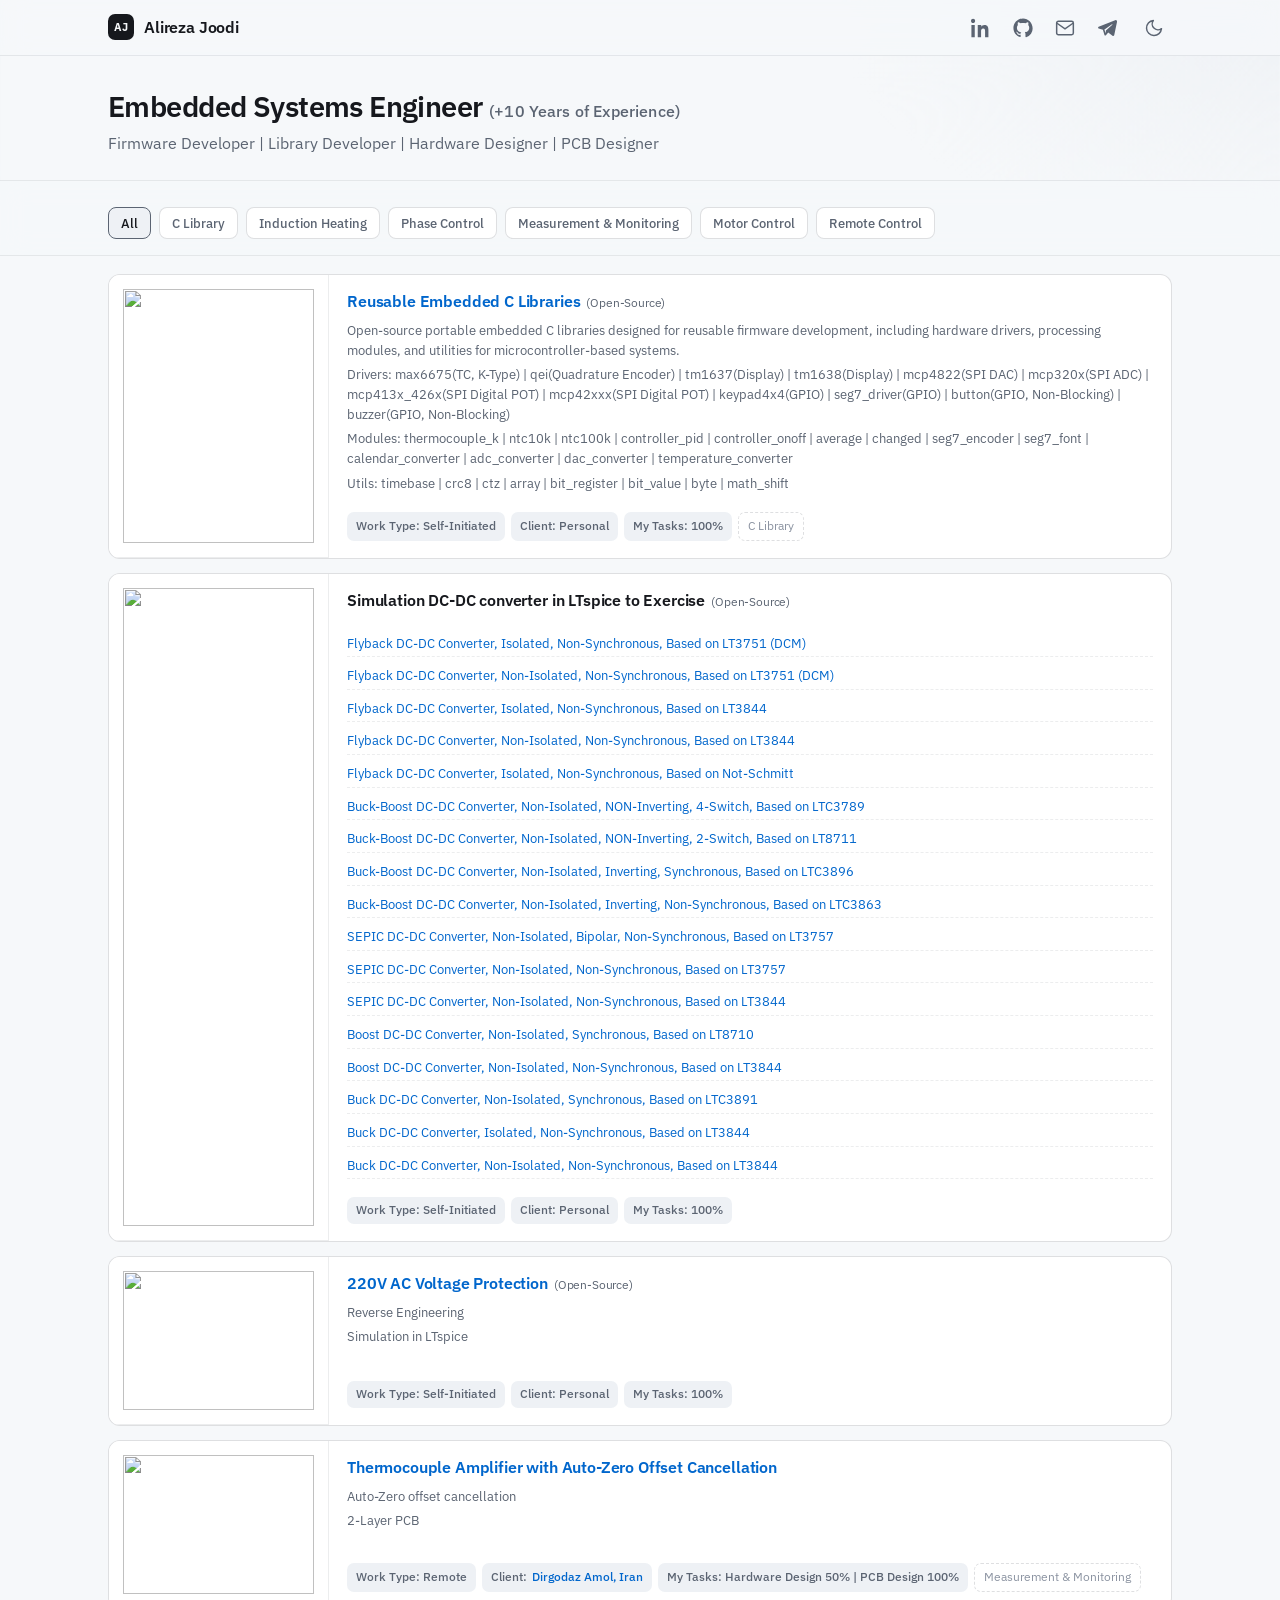
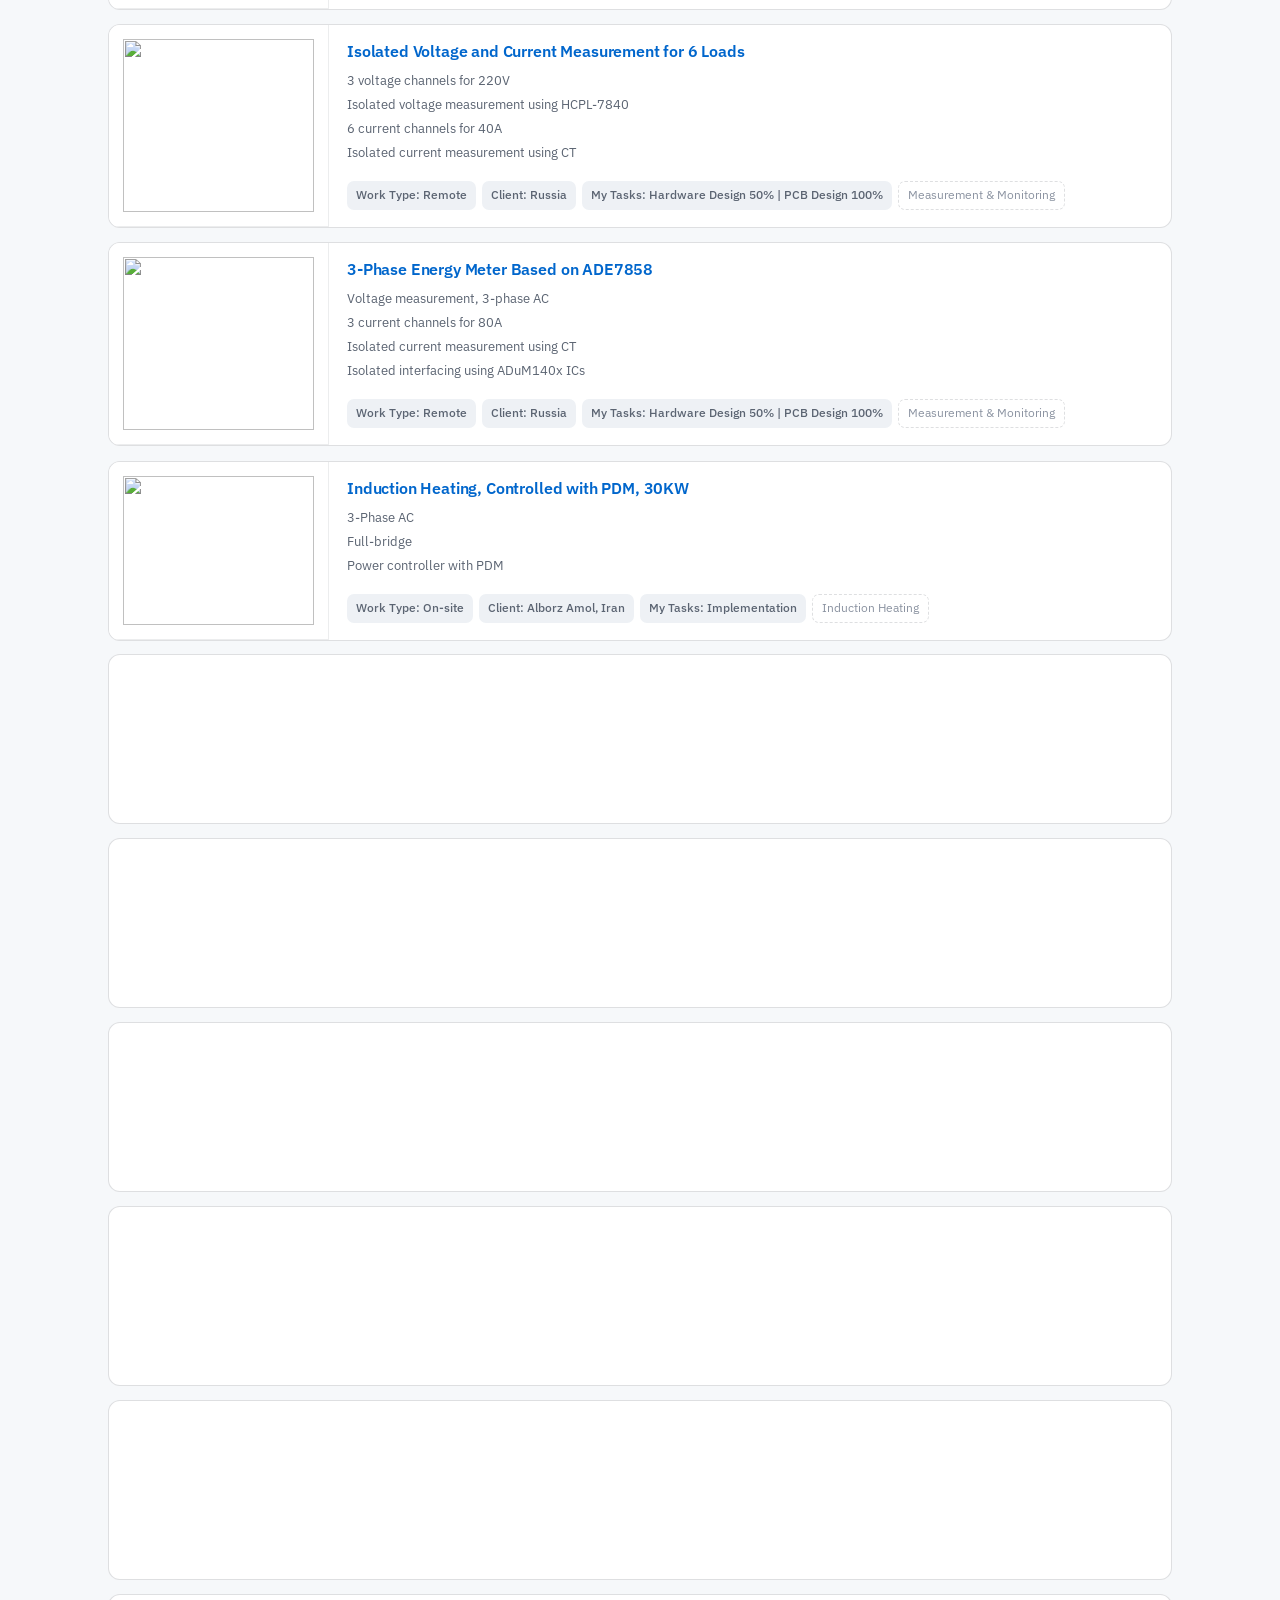
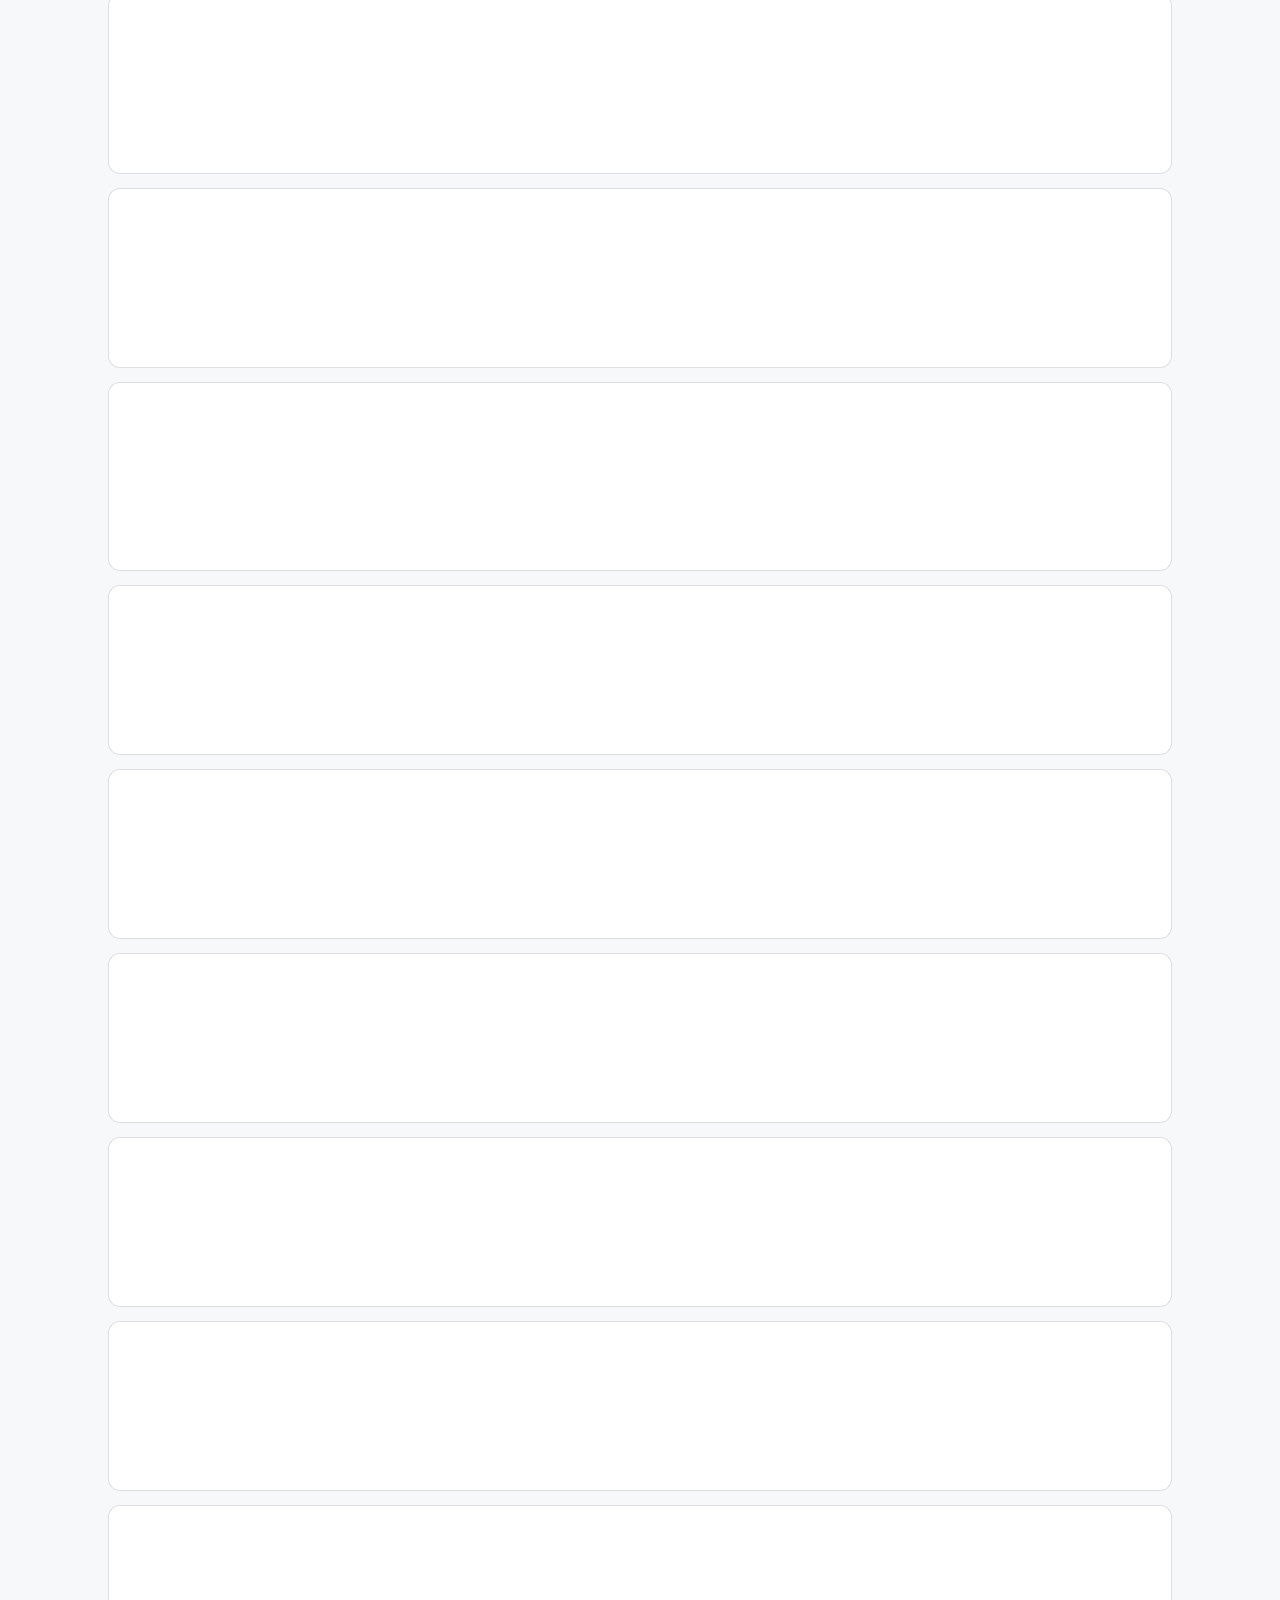
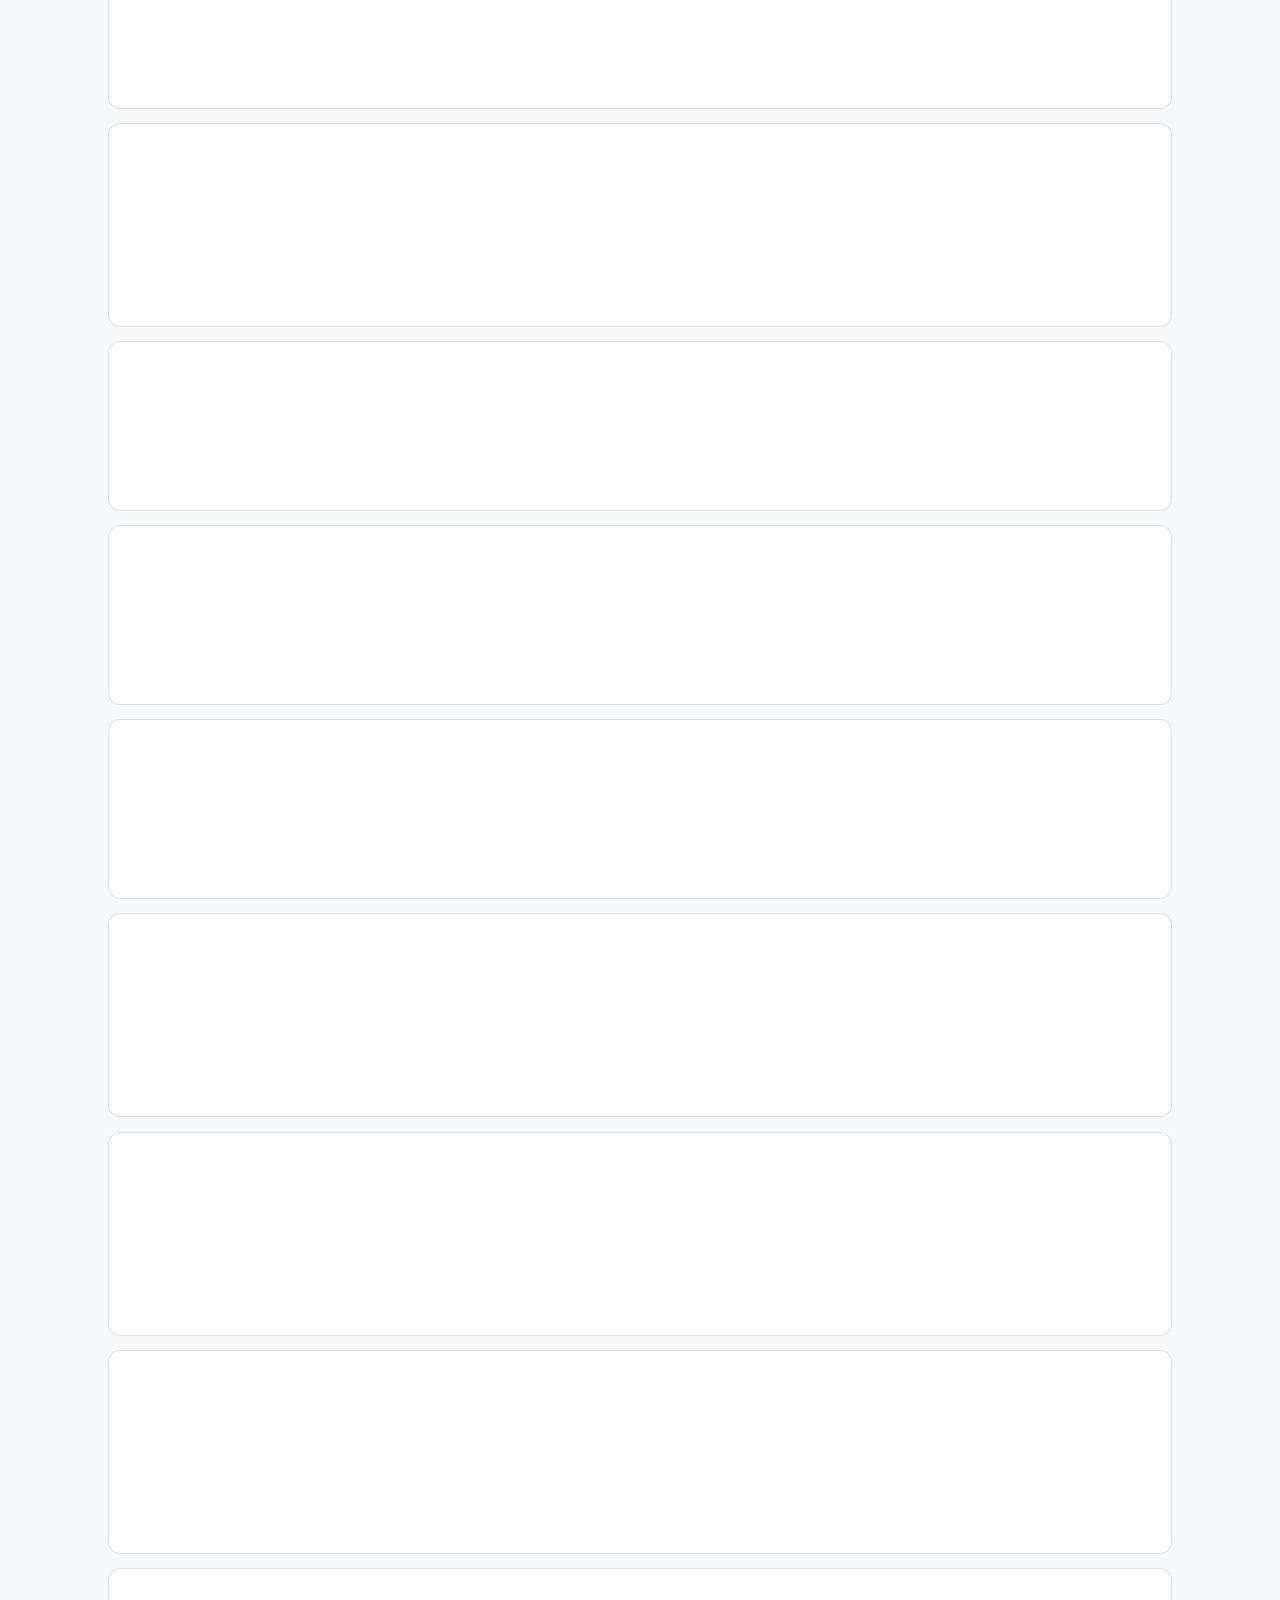
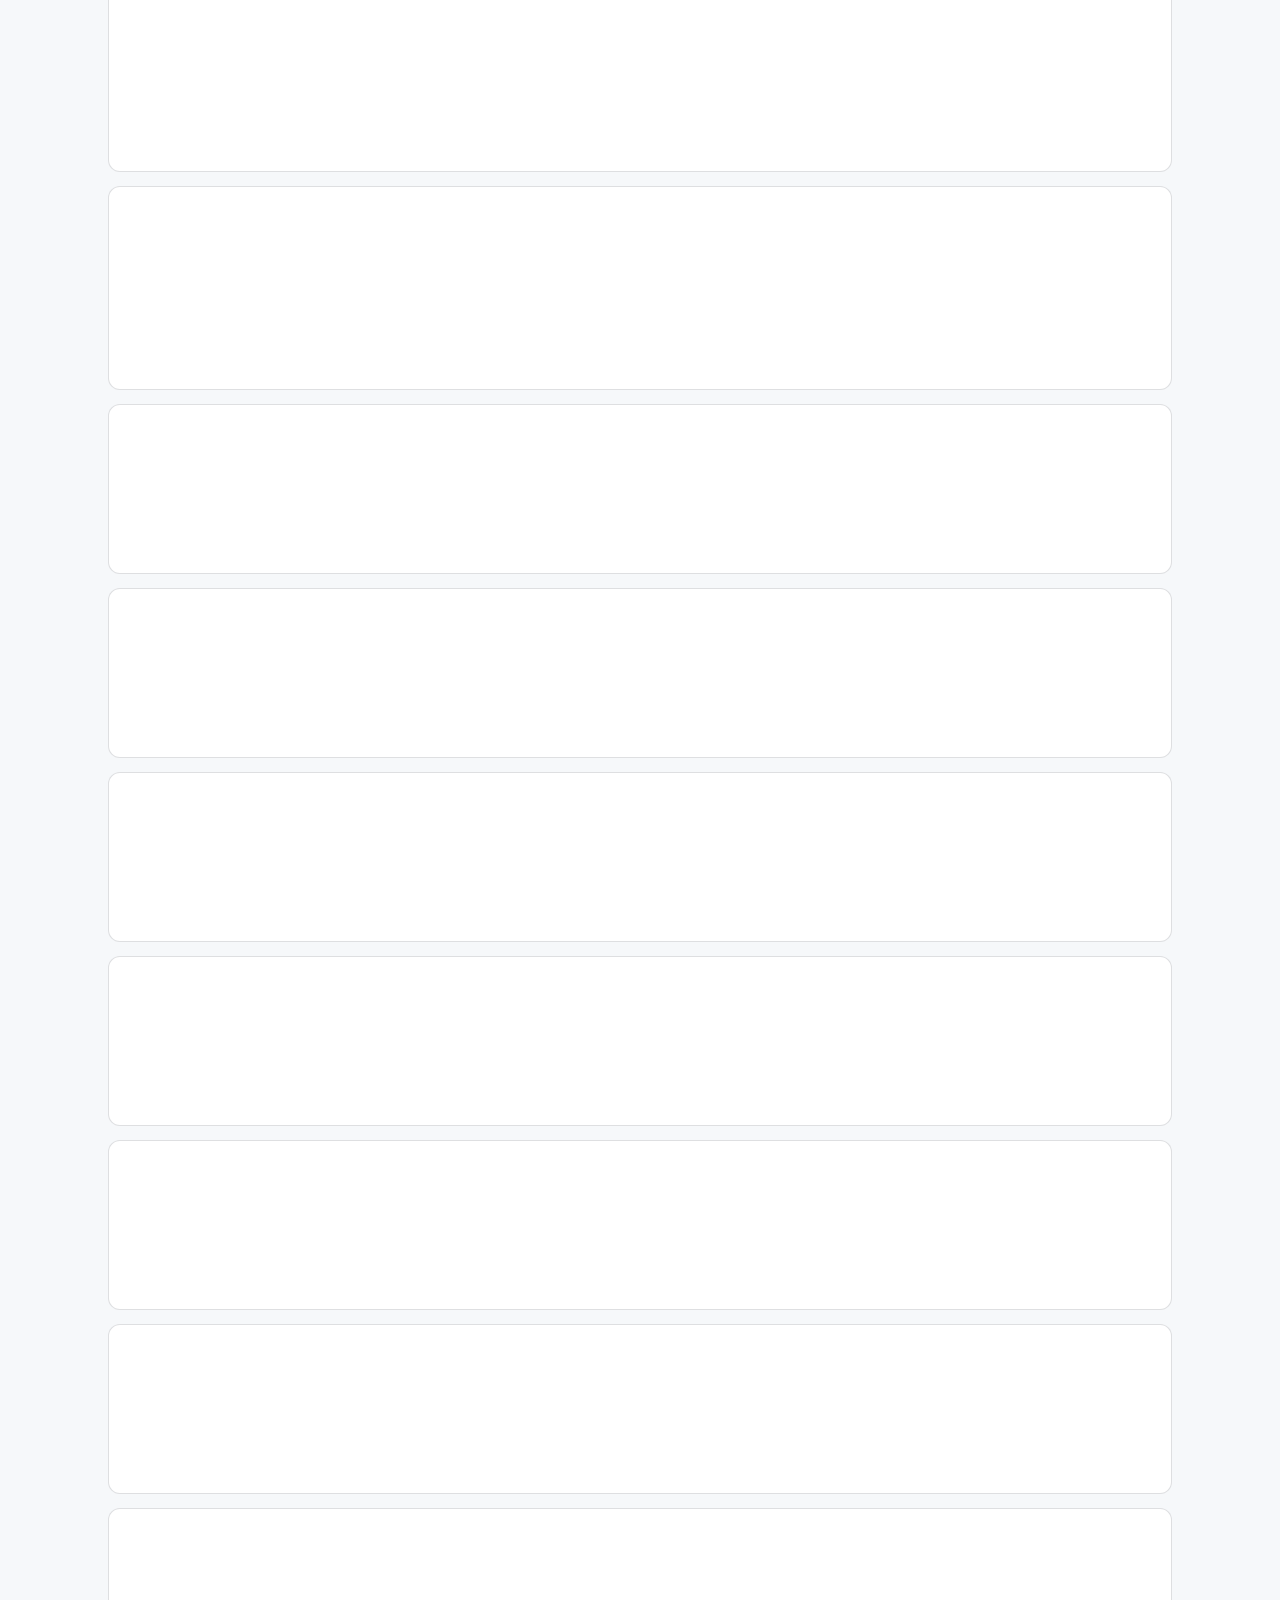
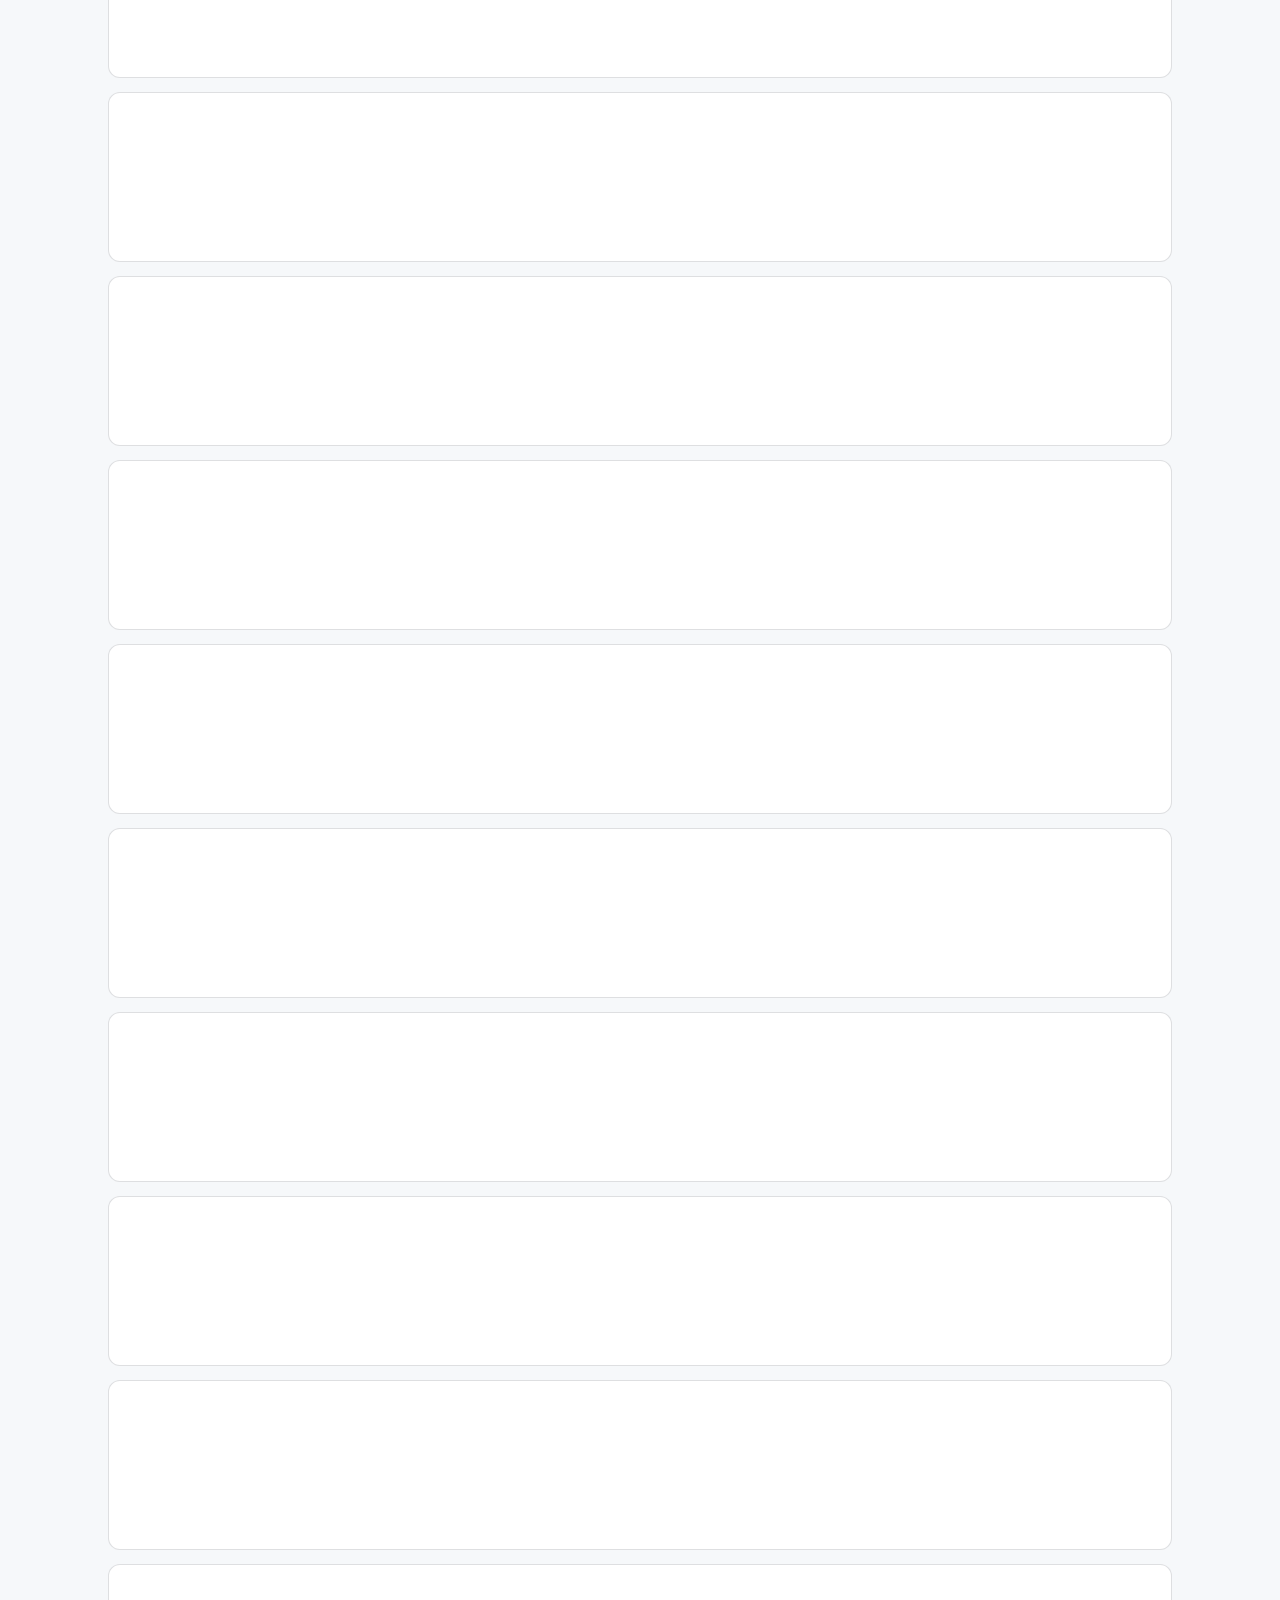
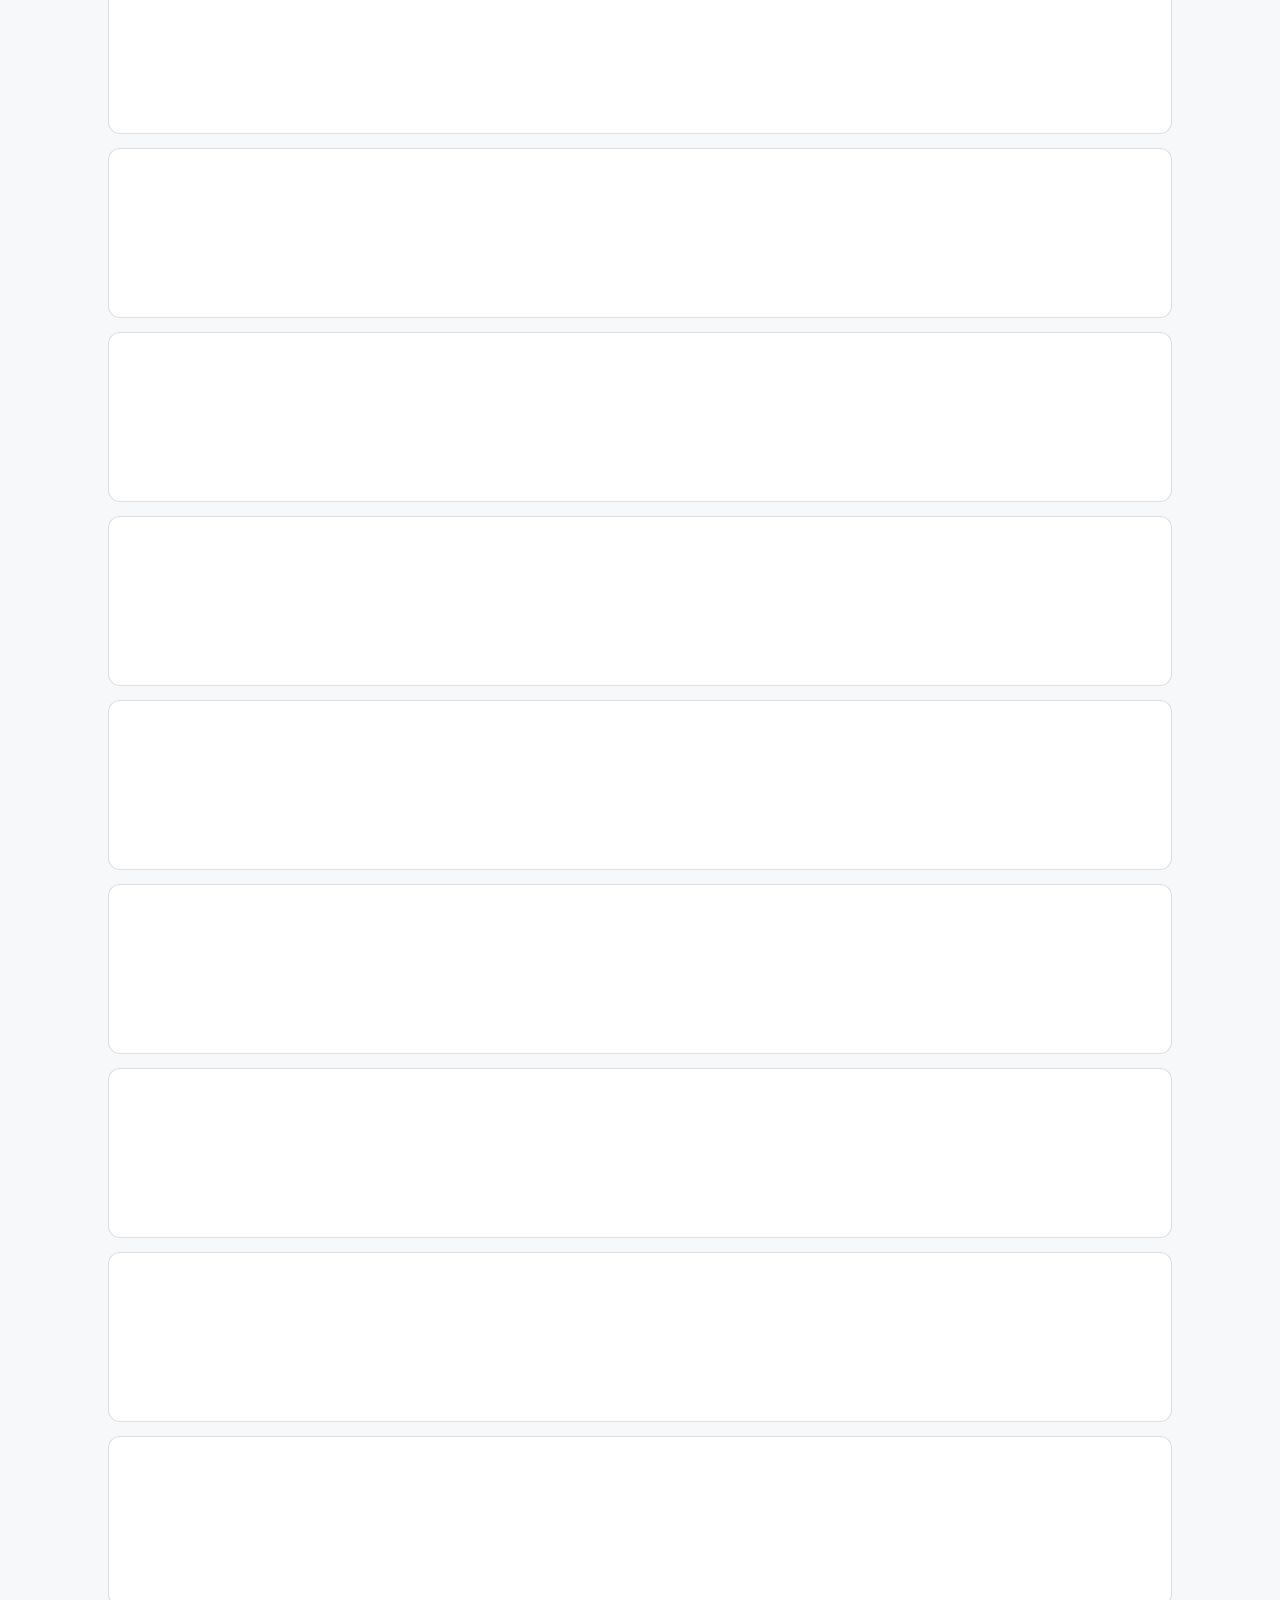
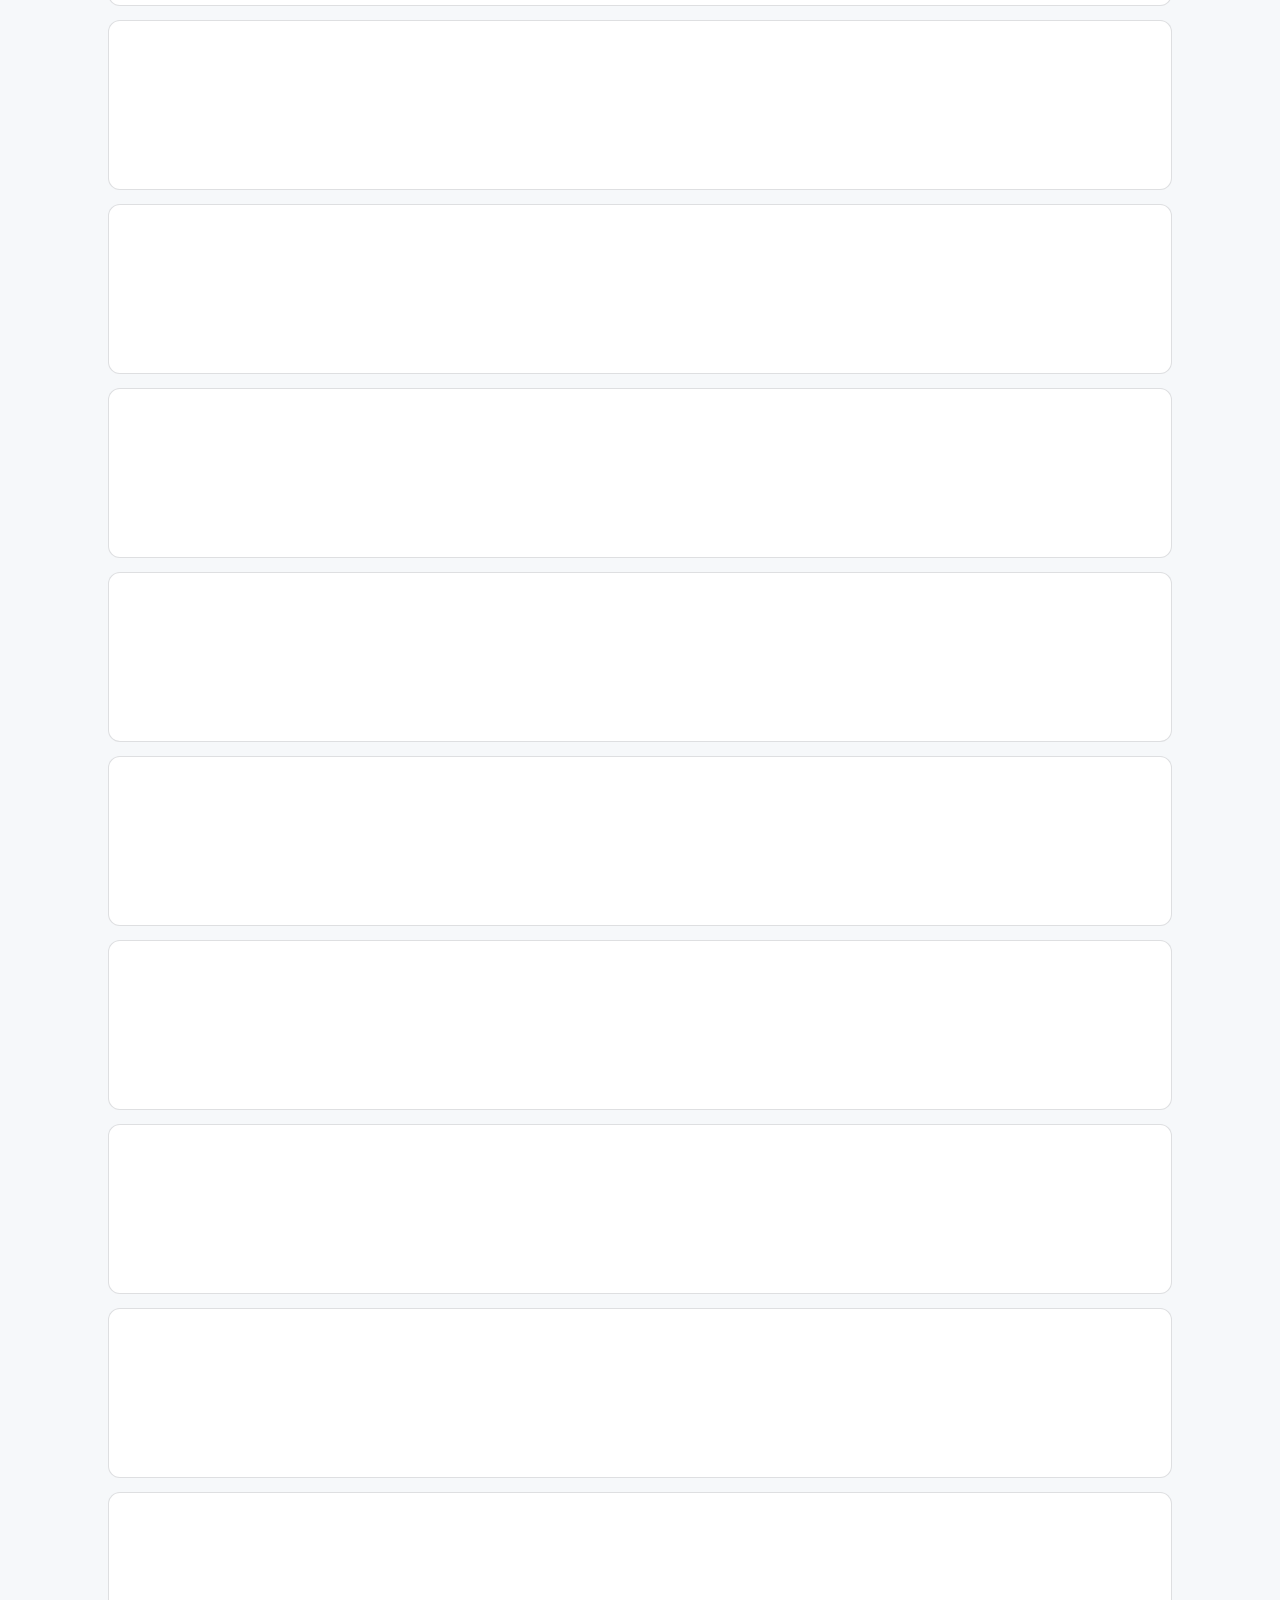
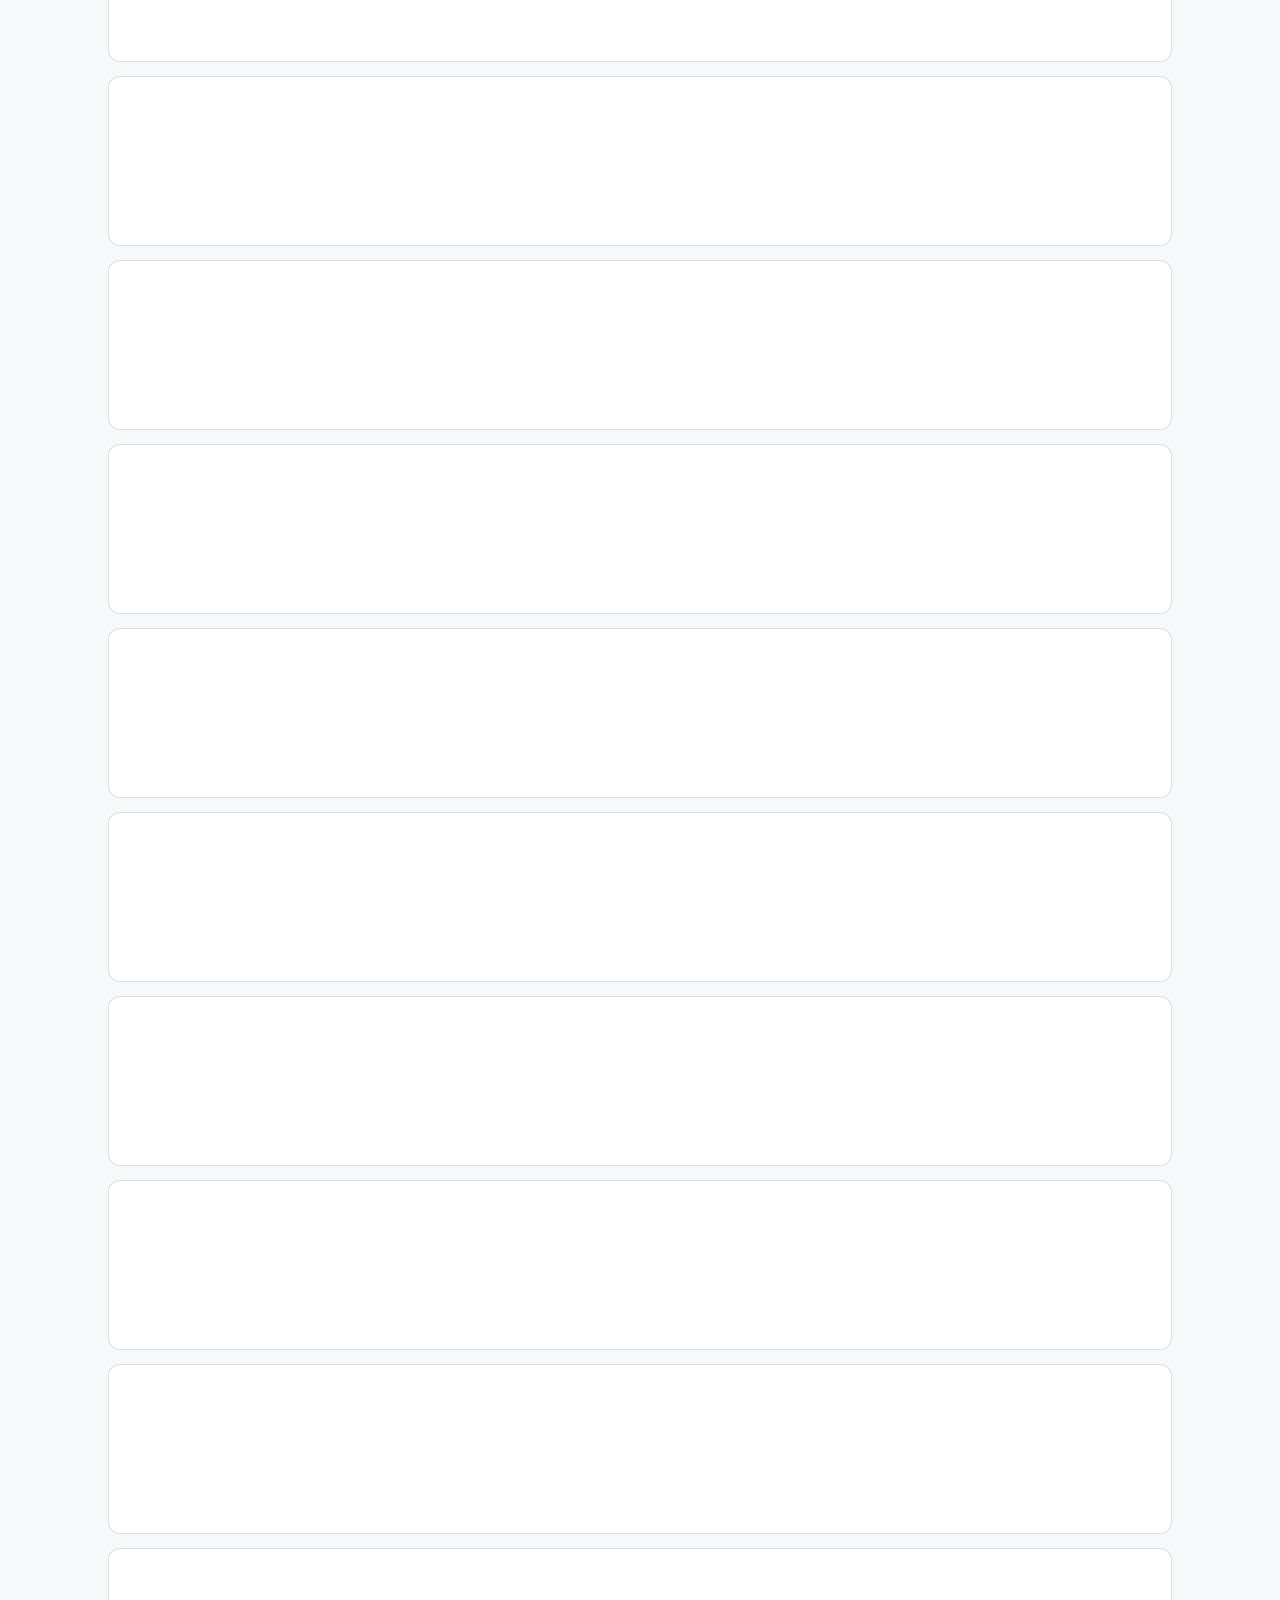
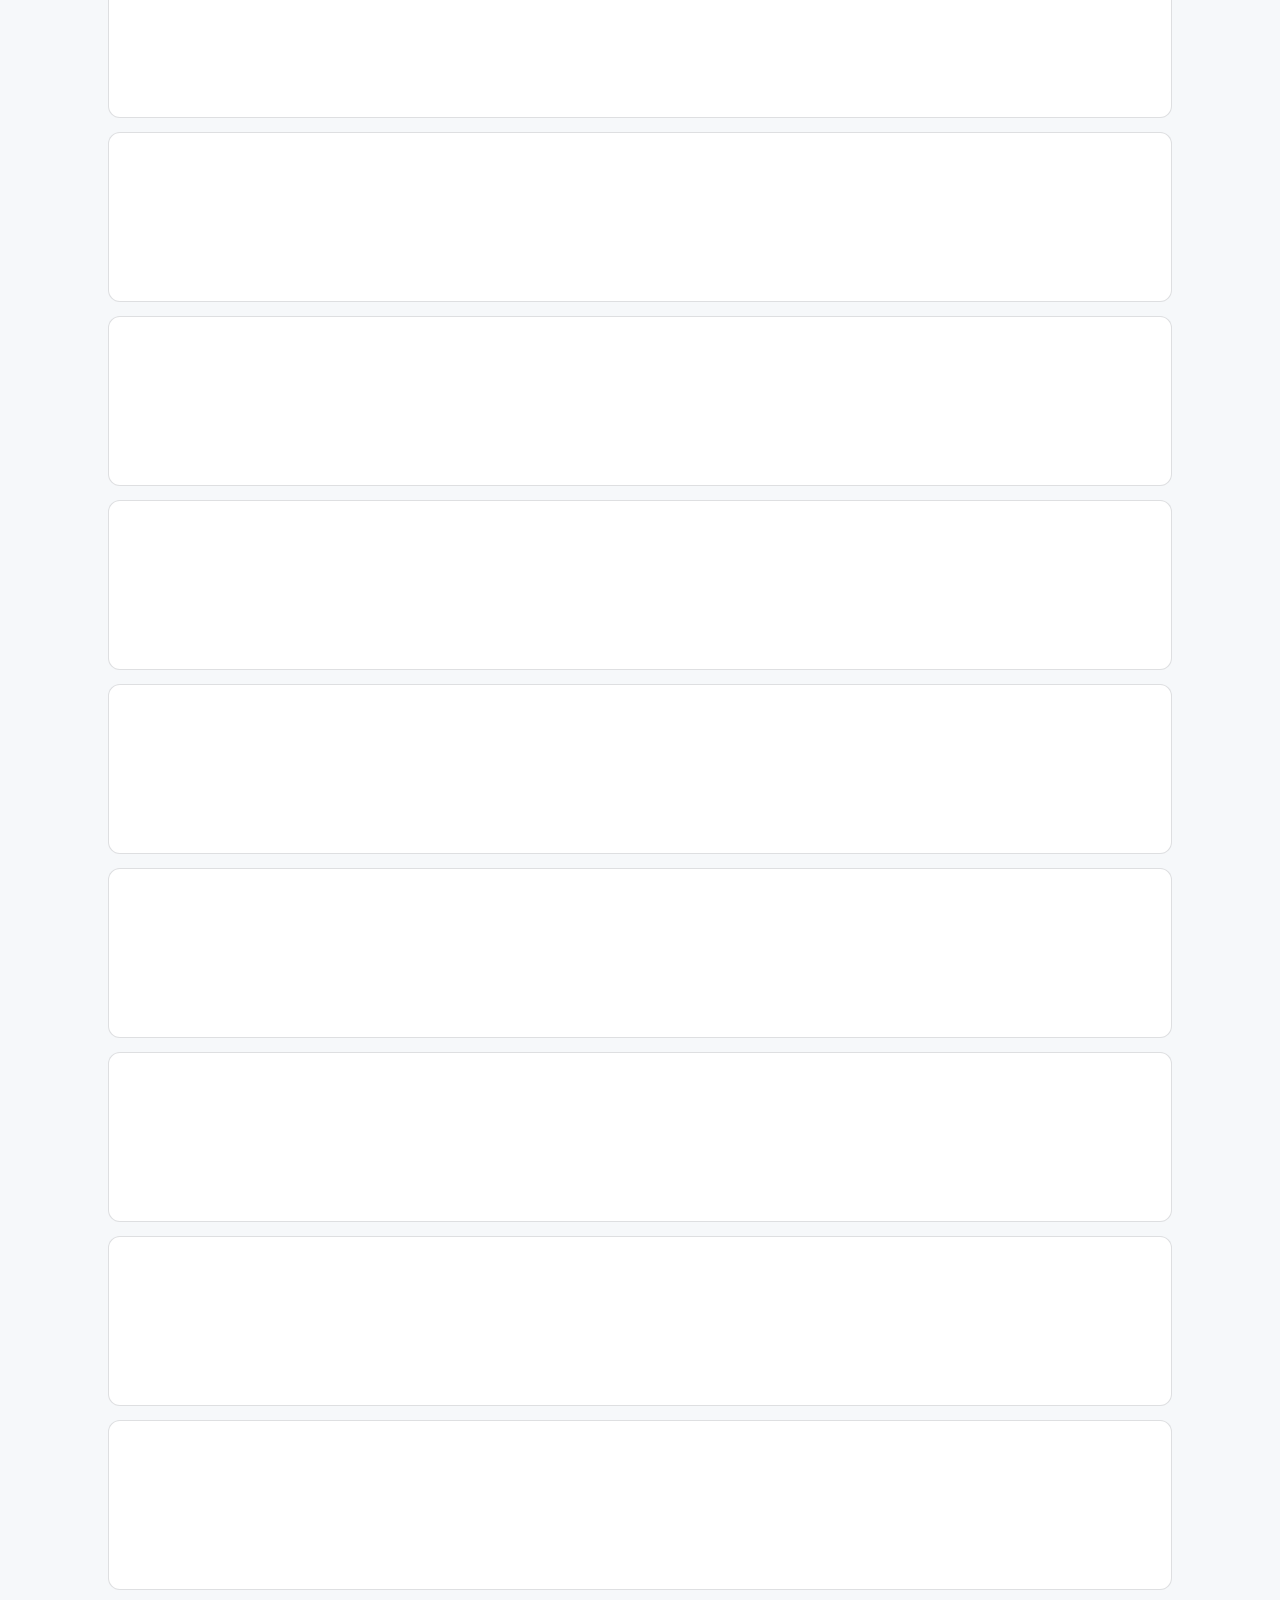
==== commit 7fbb47aa: "chore: update" ====
--- a/index.html
+++ b/index.html
@@ -24,7 +24,7 @@
 
 <div class="topbar" id="topbar">
   <div class="wrap topbar-inner">
-    <a href="#top" class="mark"><span class="chip">AJ</span><span class="name">My Portfolio</span></a>
+    <a href="#top" class="mark"><span class="chip">AJ</span><span class="name">Alireza Joodi</span></a>
     <div class="topbar-right">
       <div class="contact-icons">
         <a href="https://www.linkedin.com/in/AliRezaJoodi/" target="_blank" rel="noopener" aria-label="LinkedIn">
@@ -53,8 +53,8 @@
 <a id="top"></a>
 <section class="hero">
   <div class="wrap">
-    <h1 class="name">Alireza Joodi <span class="experience">(+10 Years of Experience)</span></h1>
-    <p class="role-line">Embedded Firmware | Embedded Hardware | PCB Design</p>
+    <h1 class="name">Embedded Systems Engineer <span class="experience">(+10 Years of Experience)</span></h1>
+    <p class="role-line">Firmware Developer | Library Developer | Hardware Designer | PCB Designer</p>
   </div>
 </section>
 
--- a/assets/styles.css
+++ b/assets/styles.css
@@ -96,7 +96,7 @@
   display: flex;
   align-items: center;
   gap: 10px;
-  font-size: 14px;
+  font-size: 1rem;
   font-weight: 600;
   letter-spacing: -0.01em;
   text-decoration: none;
@@ -165,7 +165,7 @@
 }
 
 h1.name {
-  font-size: clamp(1.6rem, 3.4vw, 2rem);
+  font-size: clamp(1.4rem, 3.2vw, 1.8rem);
   font-weight: 600;
   line-height: 1.25;
   letter-spacing: -0.02em;
@@ -174,7 +174,7 @@
 }
 
 h1.name .experience {
-  font-size: 0.9rem;
+  font-size: 1rem;
   font-weight: 500;
   color: var(--oss);
   letter-spacing: 0.01em;
@@ -491,7 +491,9 @@
 @media (max-width: 640px) {
   body { font-size: 15px; }
   .hero { padding: 22px 0 18px; }
-  h1.name { font-size: 1.45rem; }
+  .mark { font-size: 0.95rem; }
+  h1.name .experience { font-size: 0.95rem; }
+  h1.name { font-size: 1.3rem; }
   .role-line { font-size: 0.95rem; }
   .card-title { font-size: 15px; }
   .card-detail { font-size: 13px; }
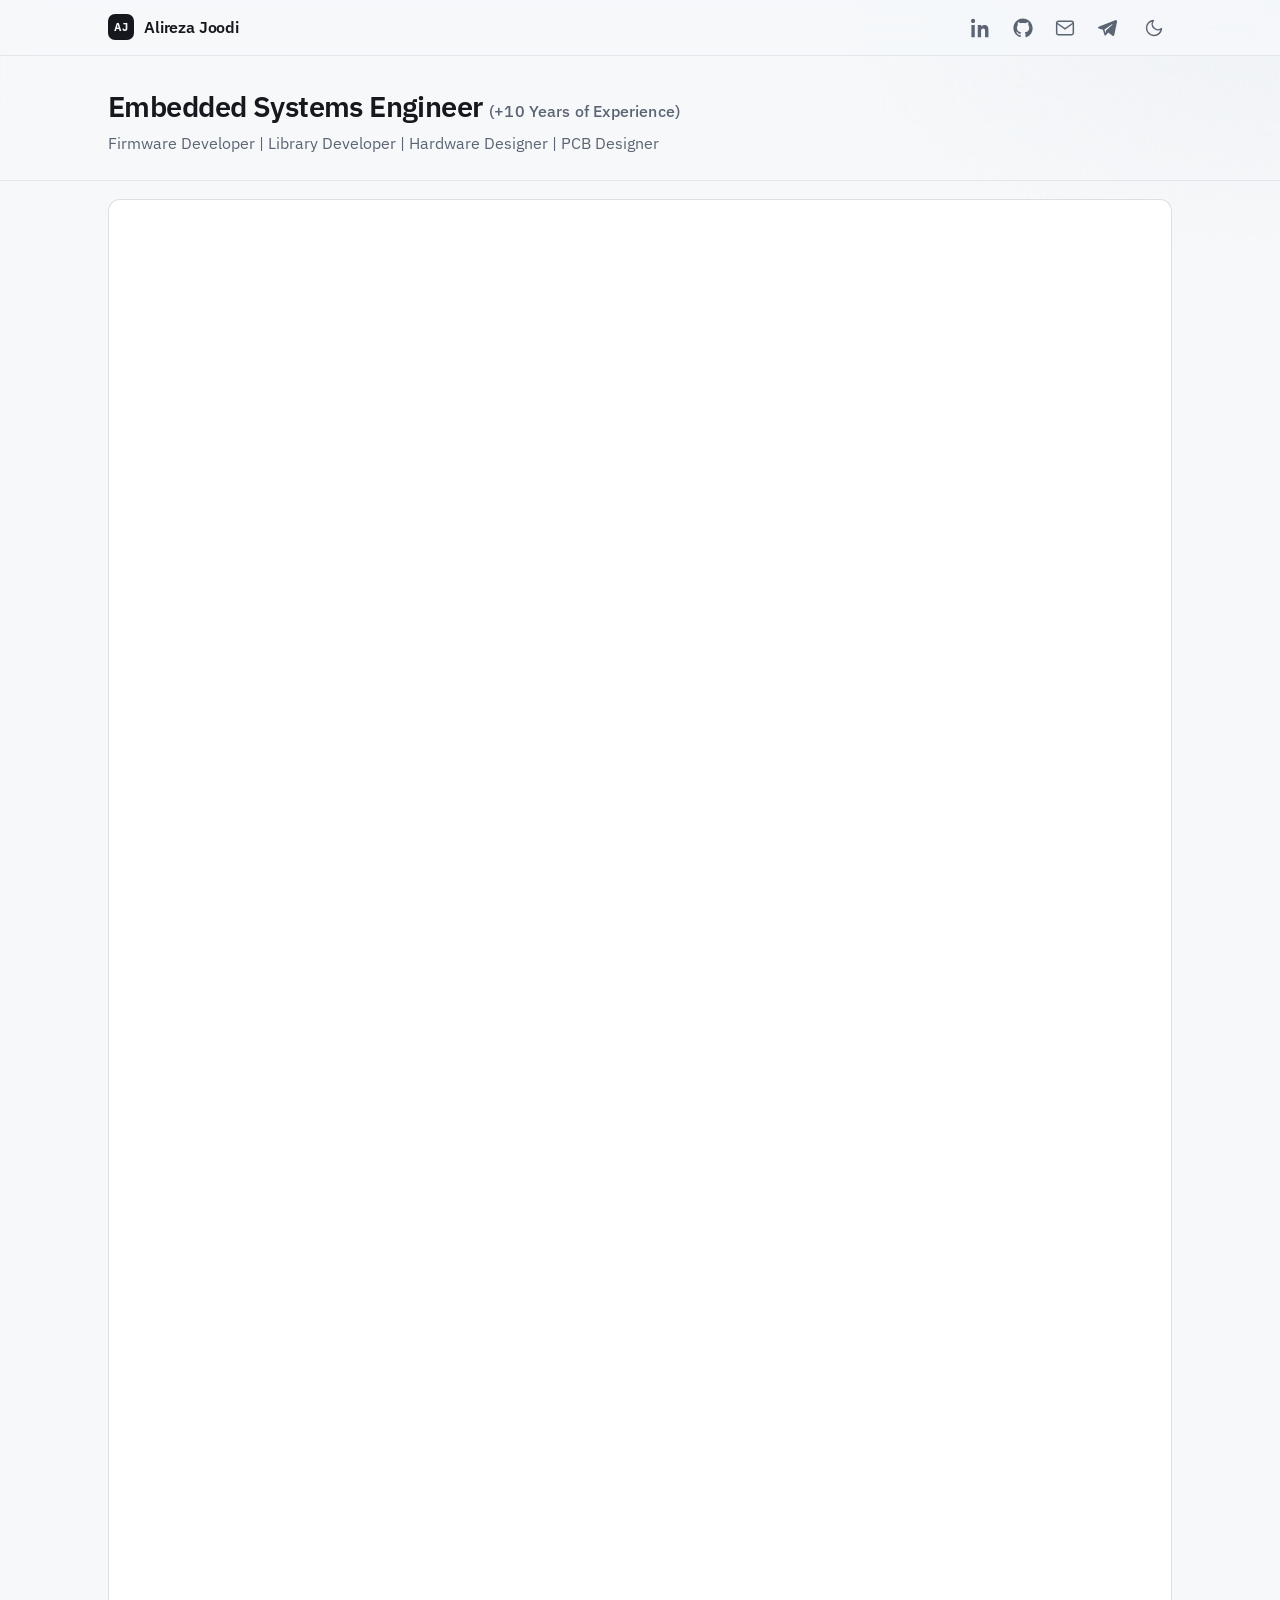
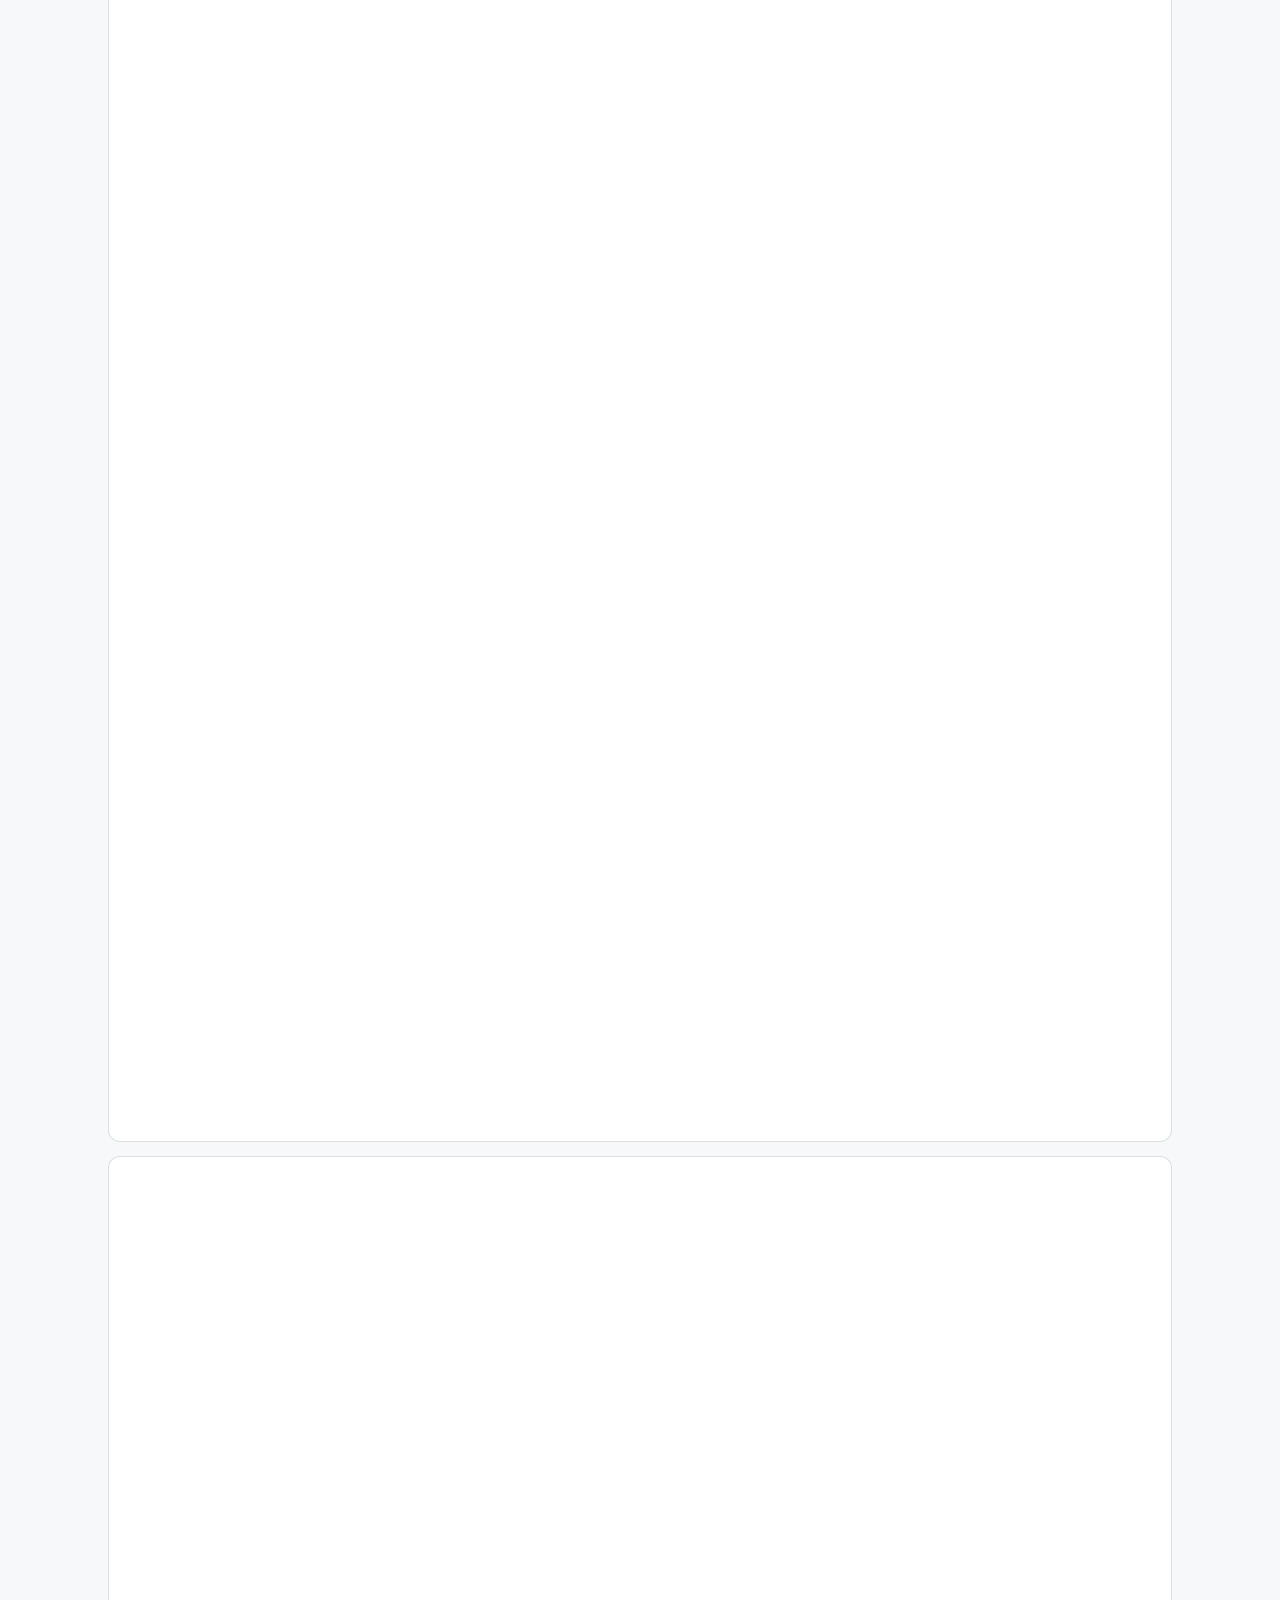
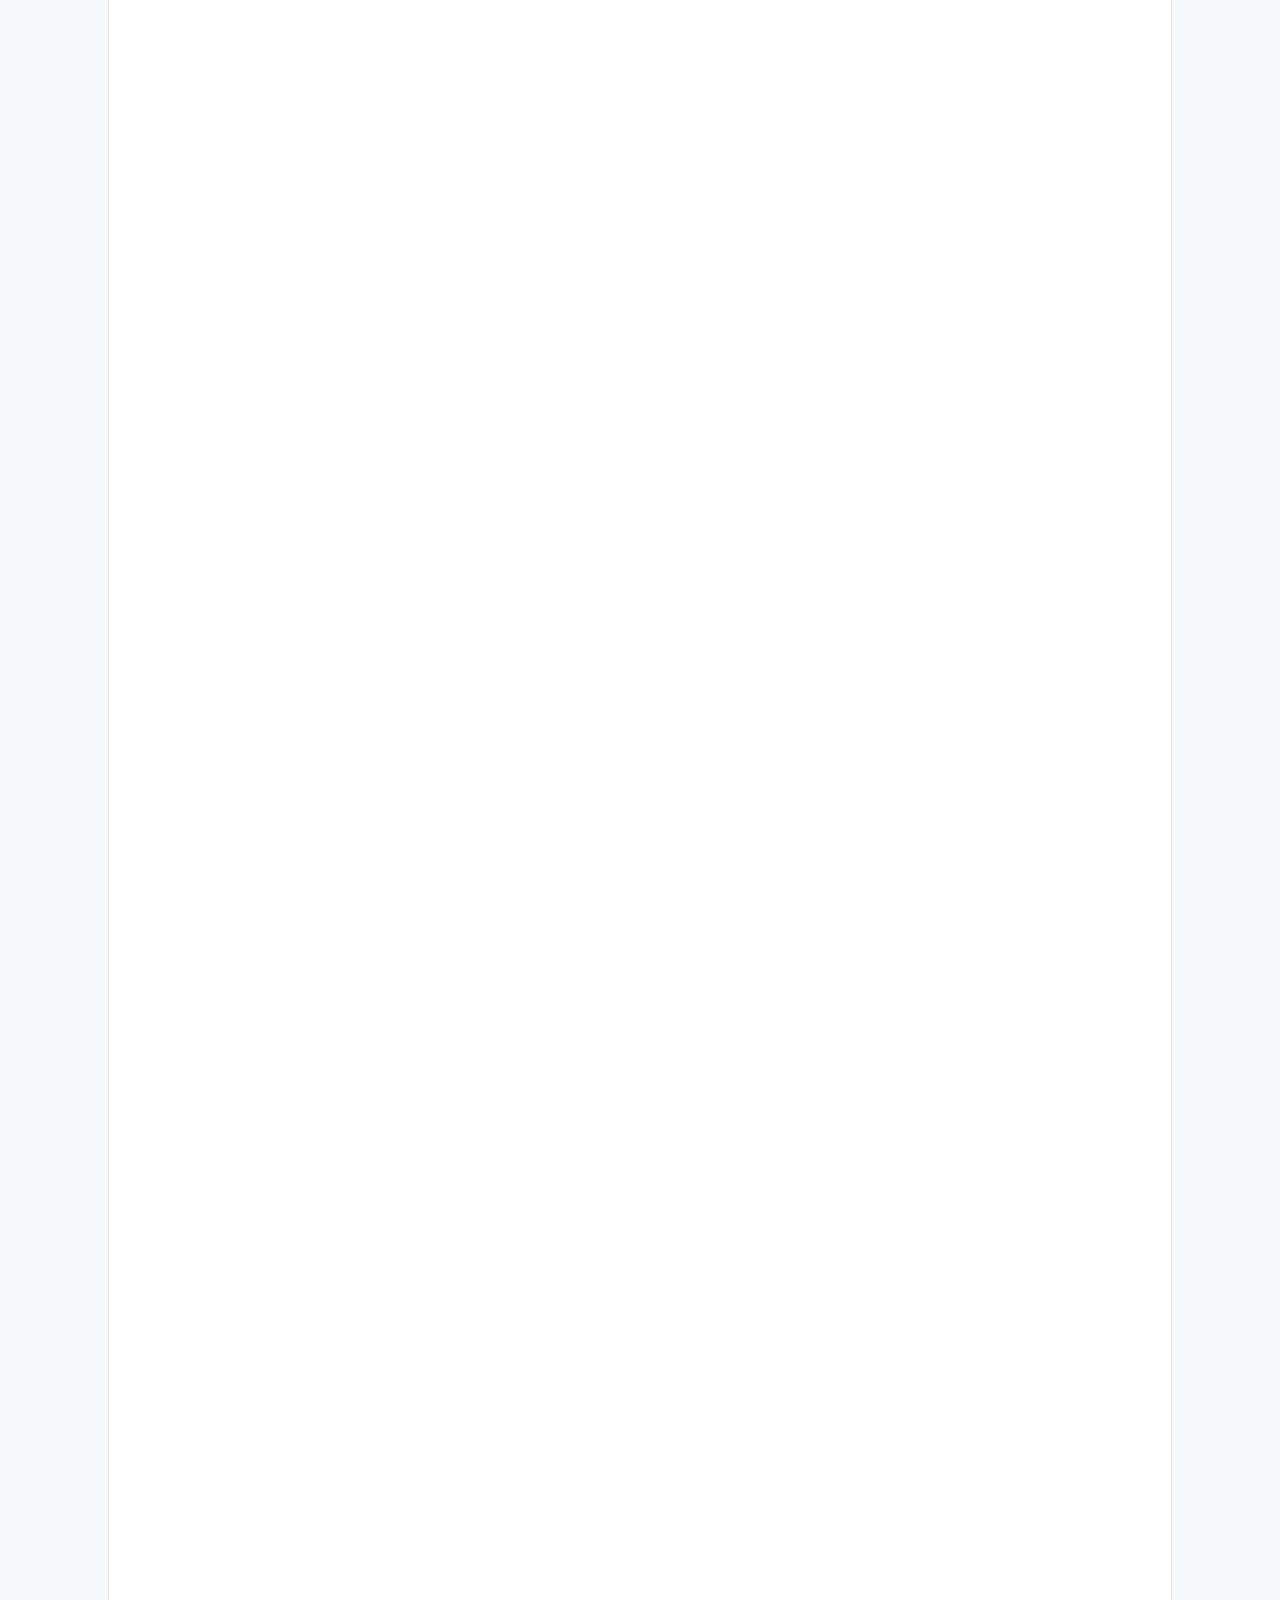
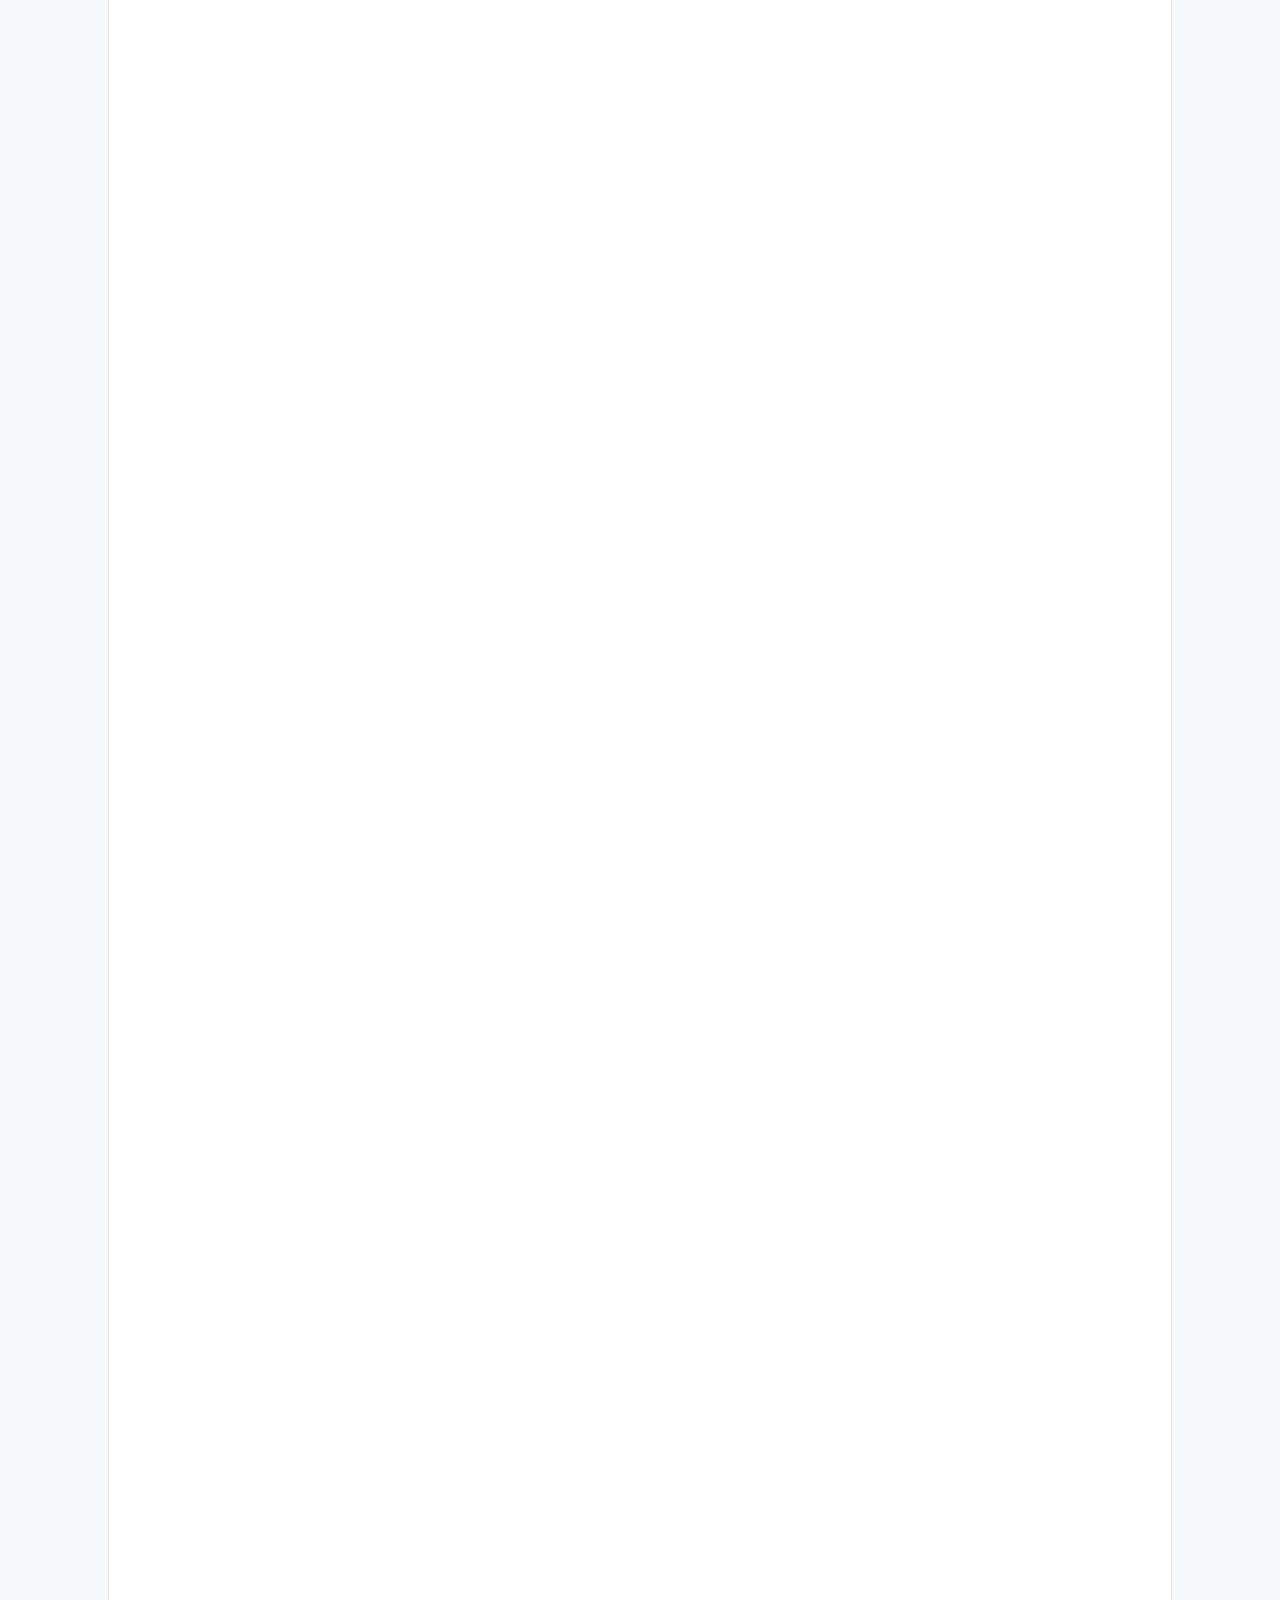
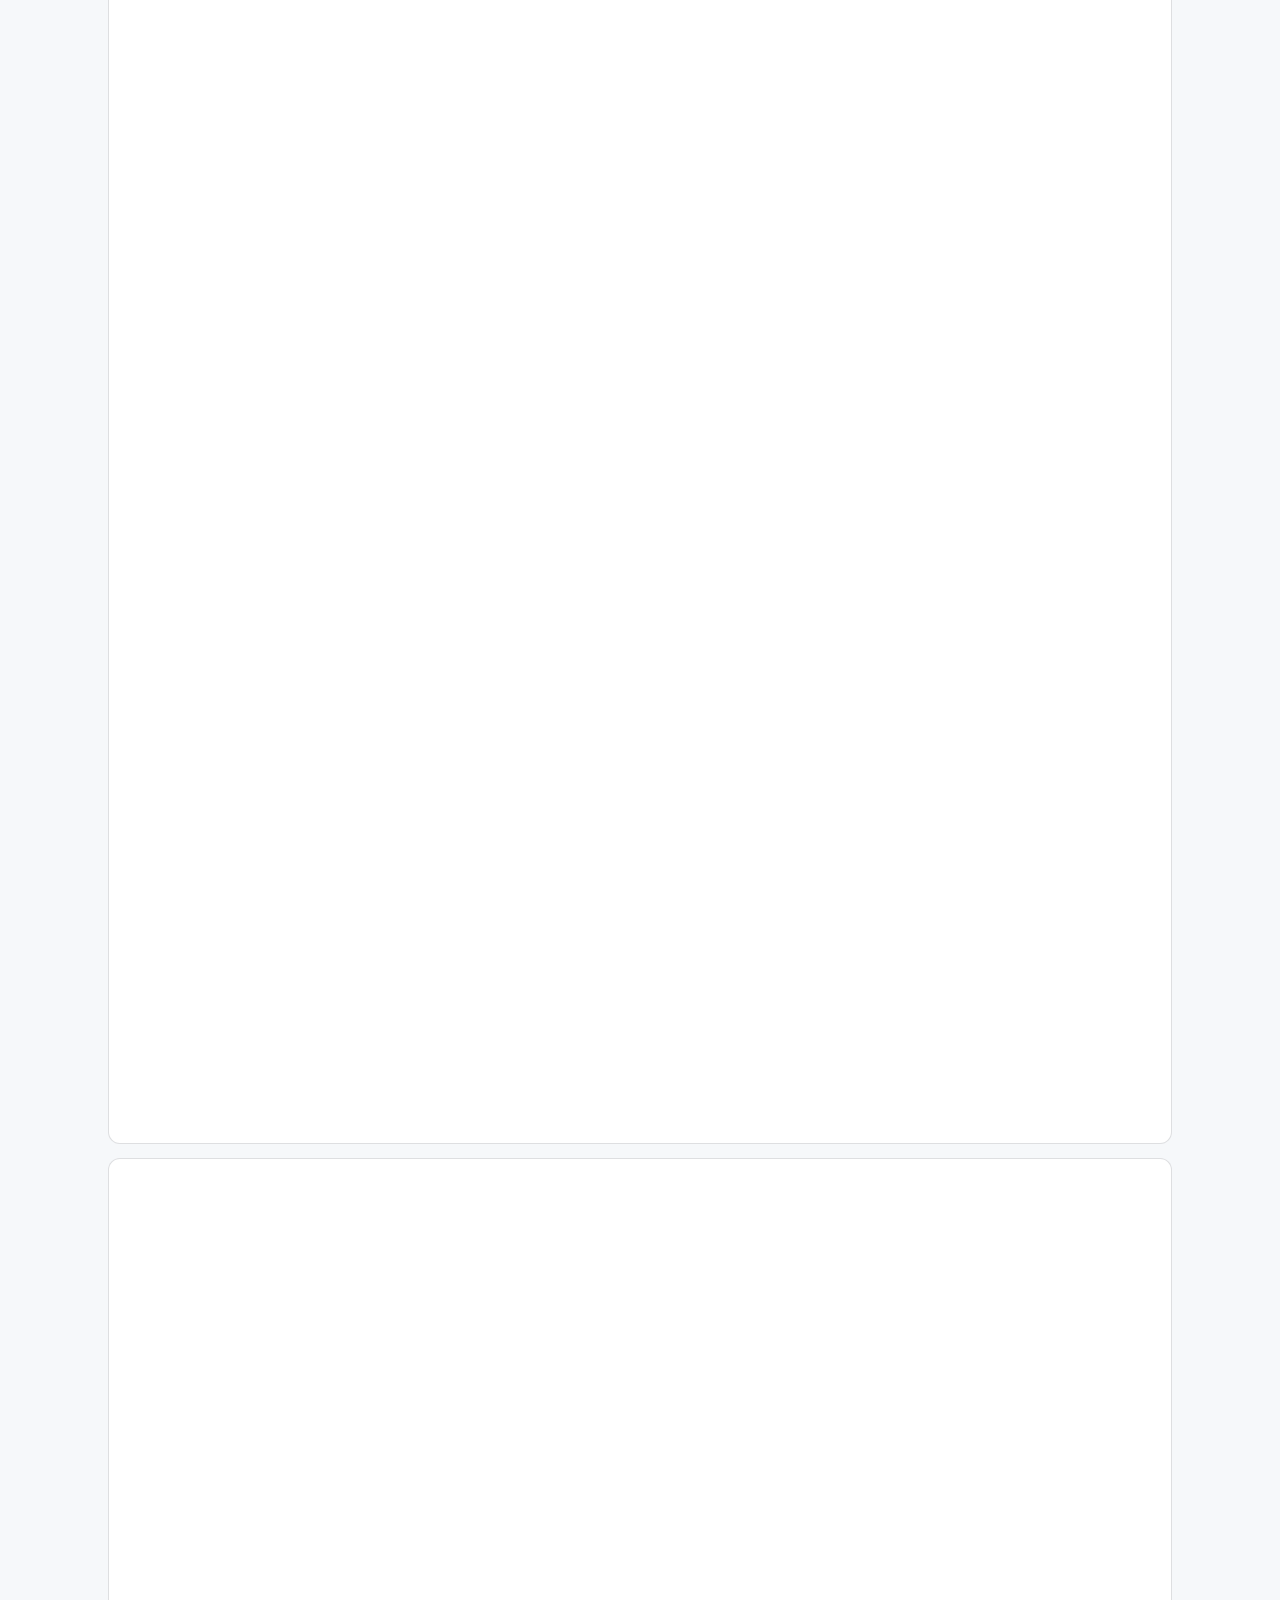
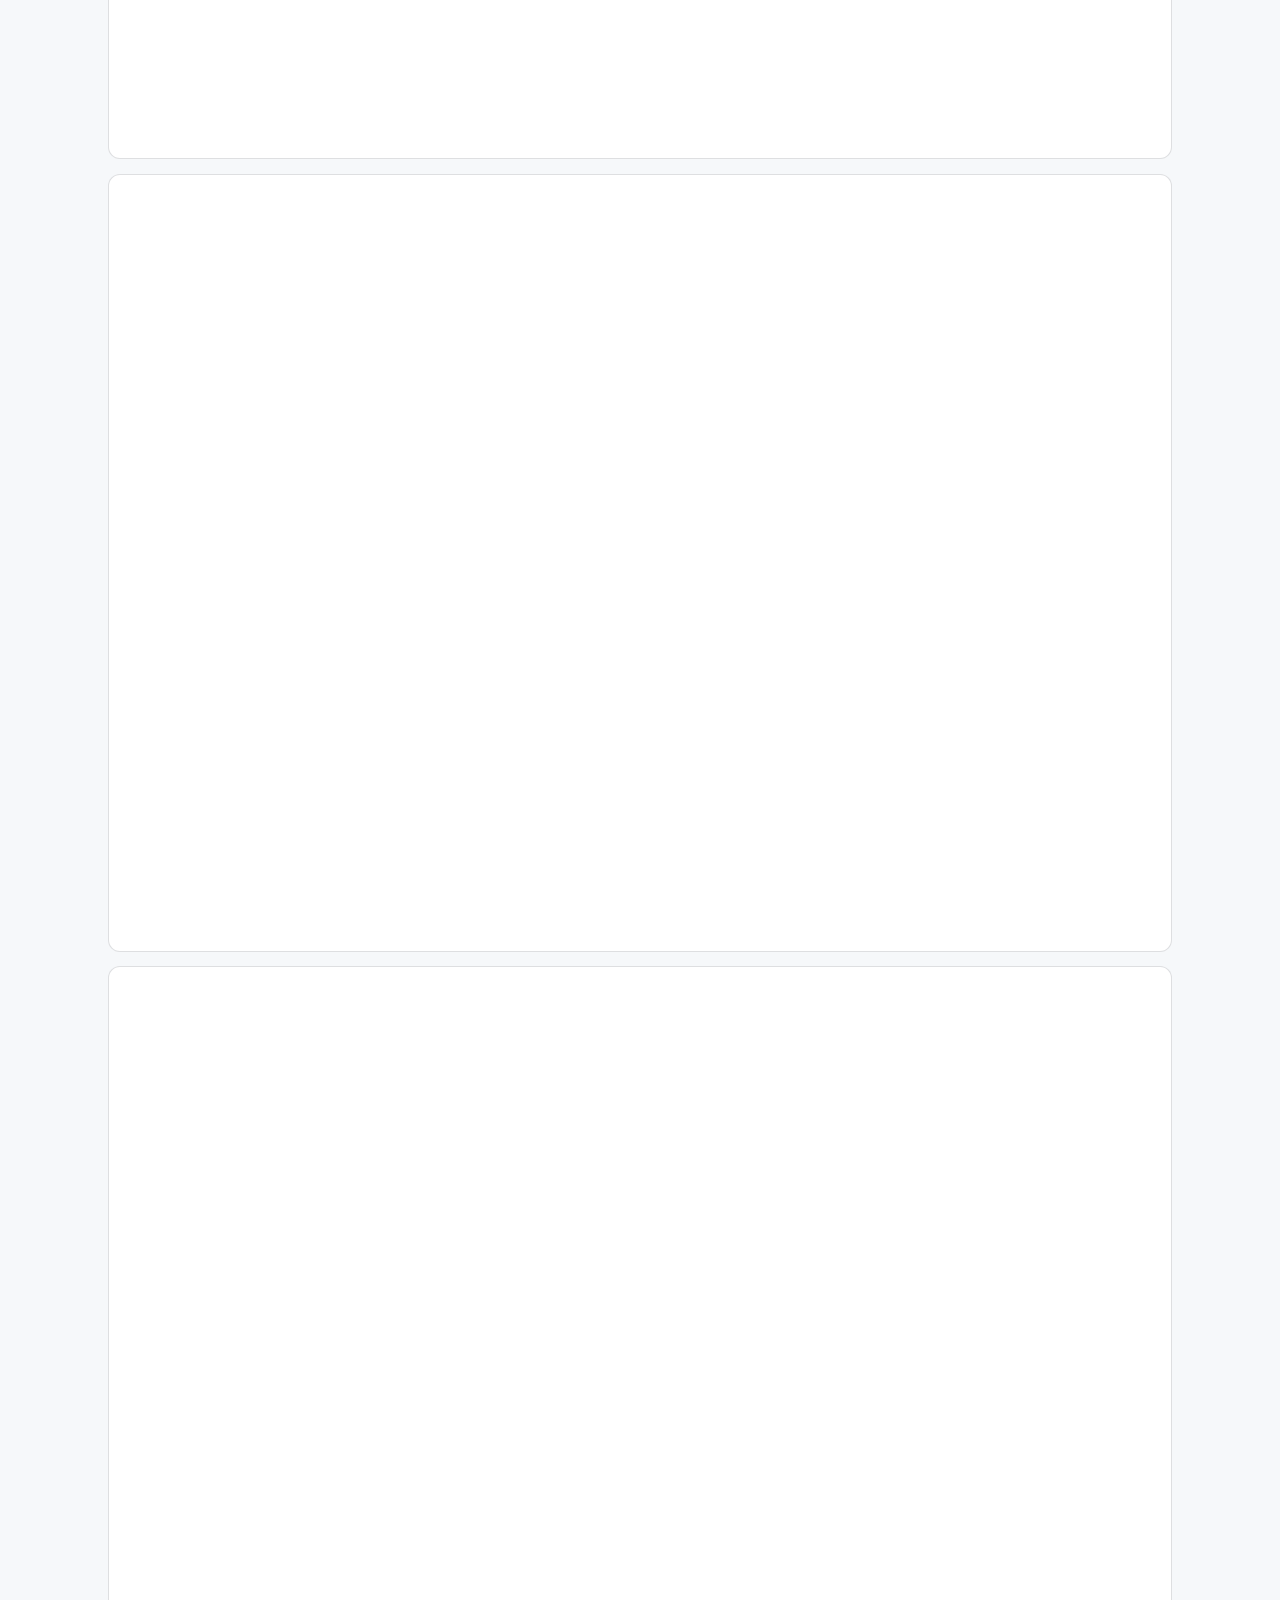
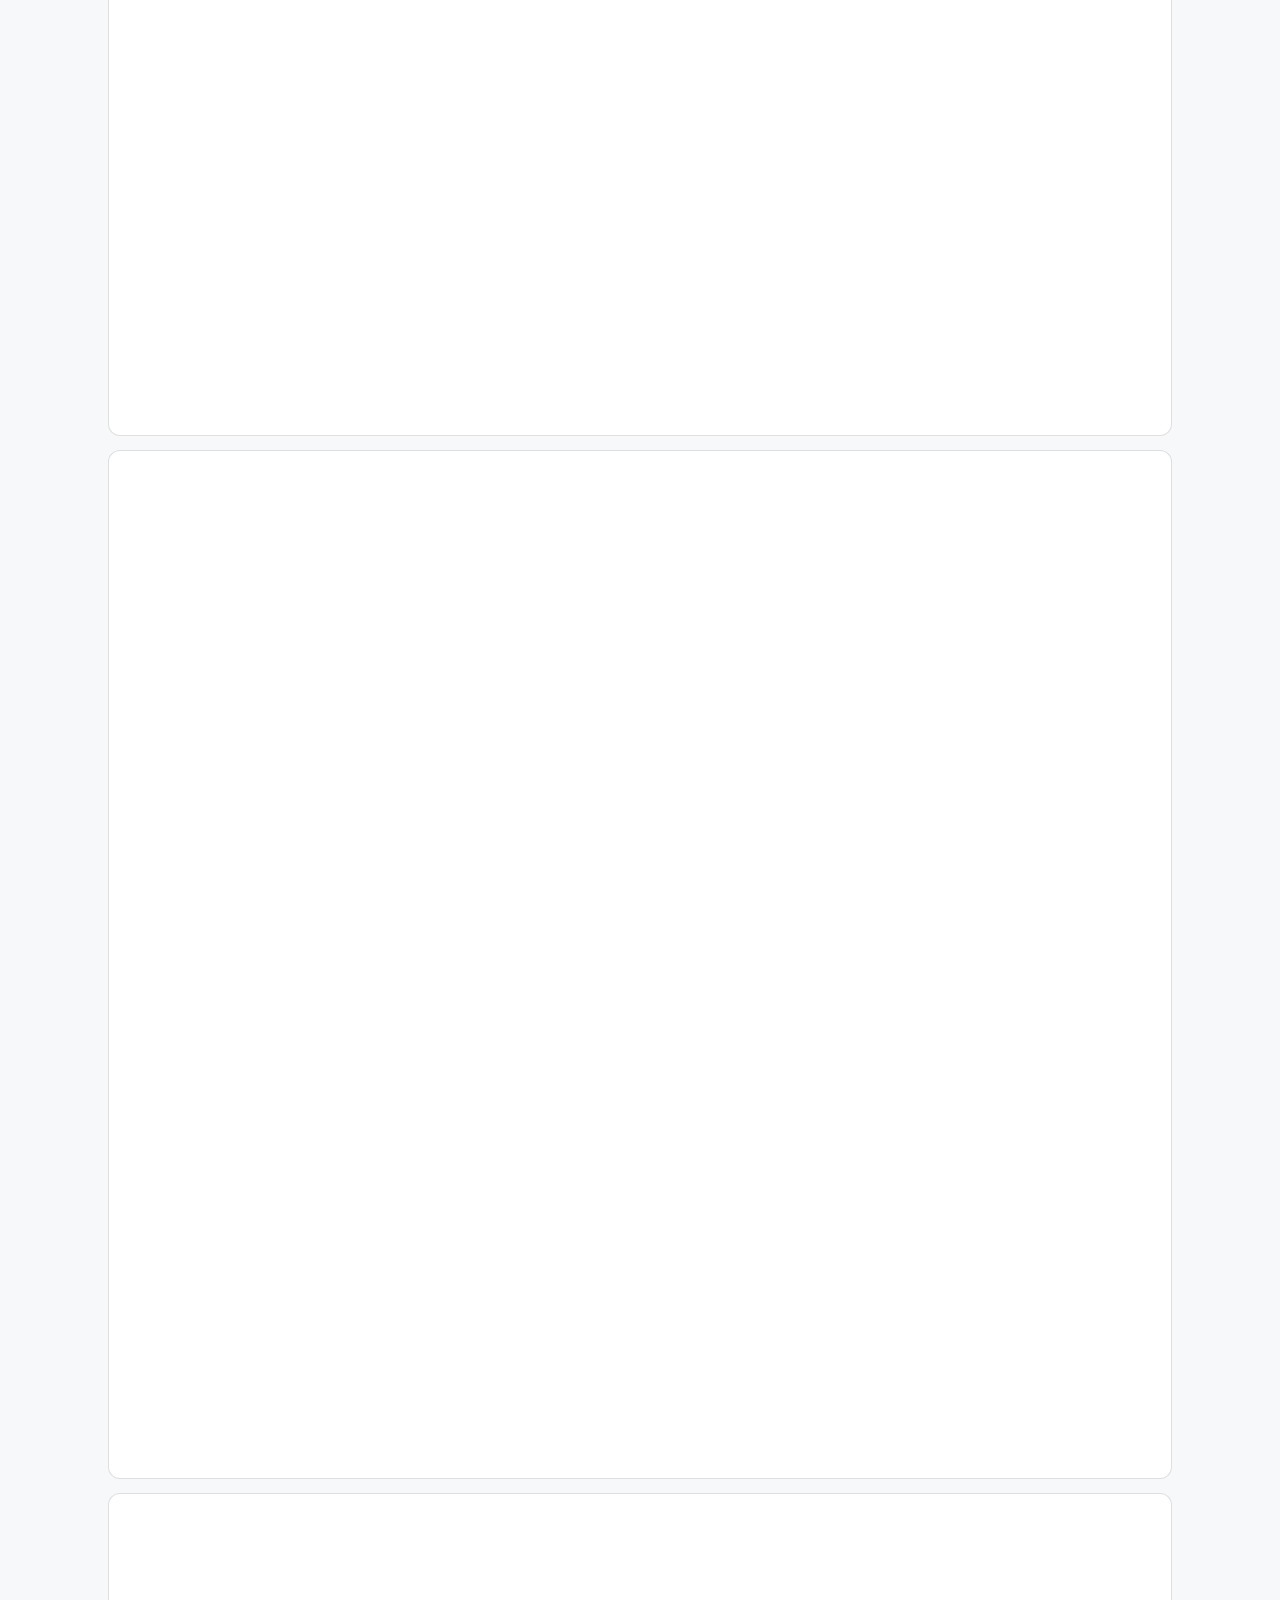
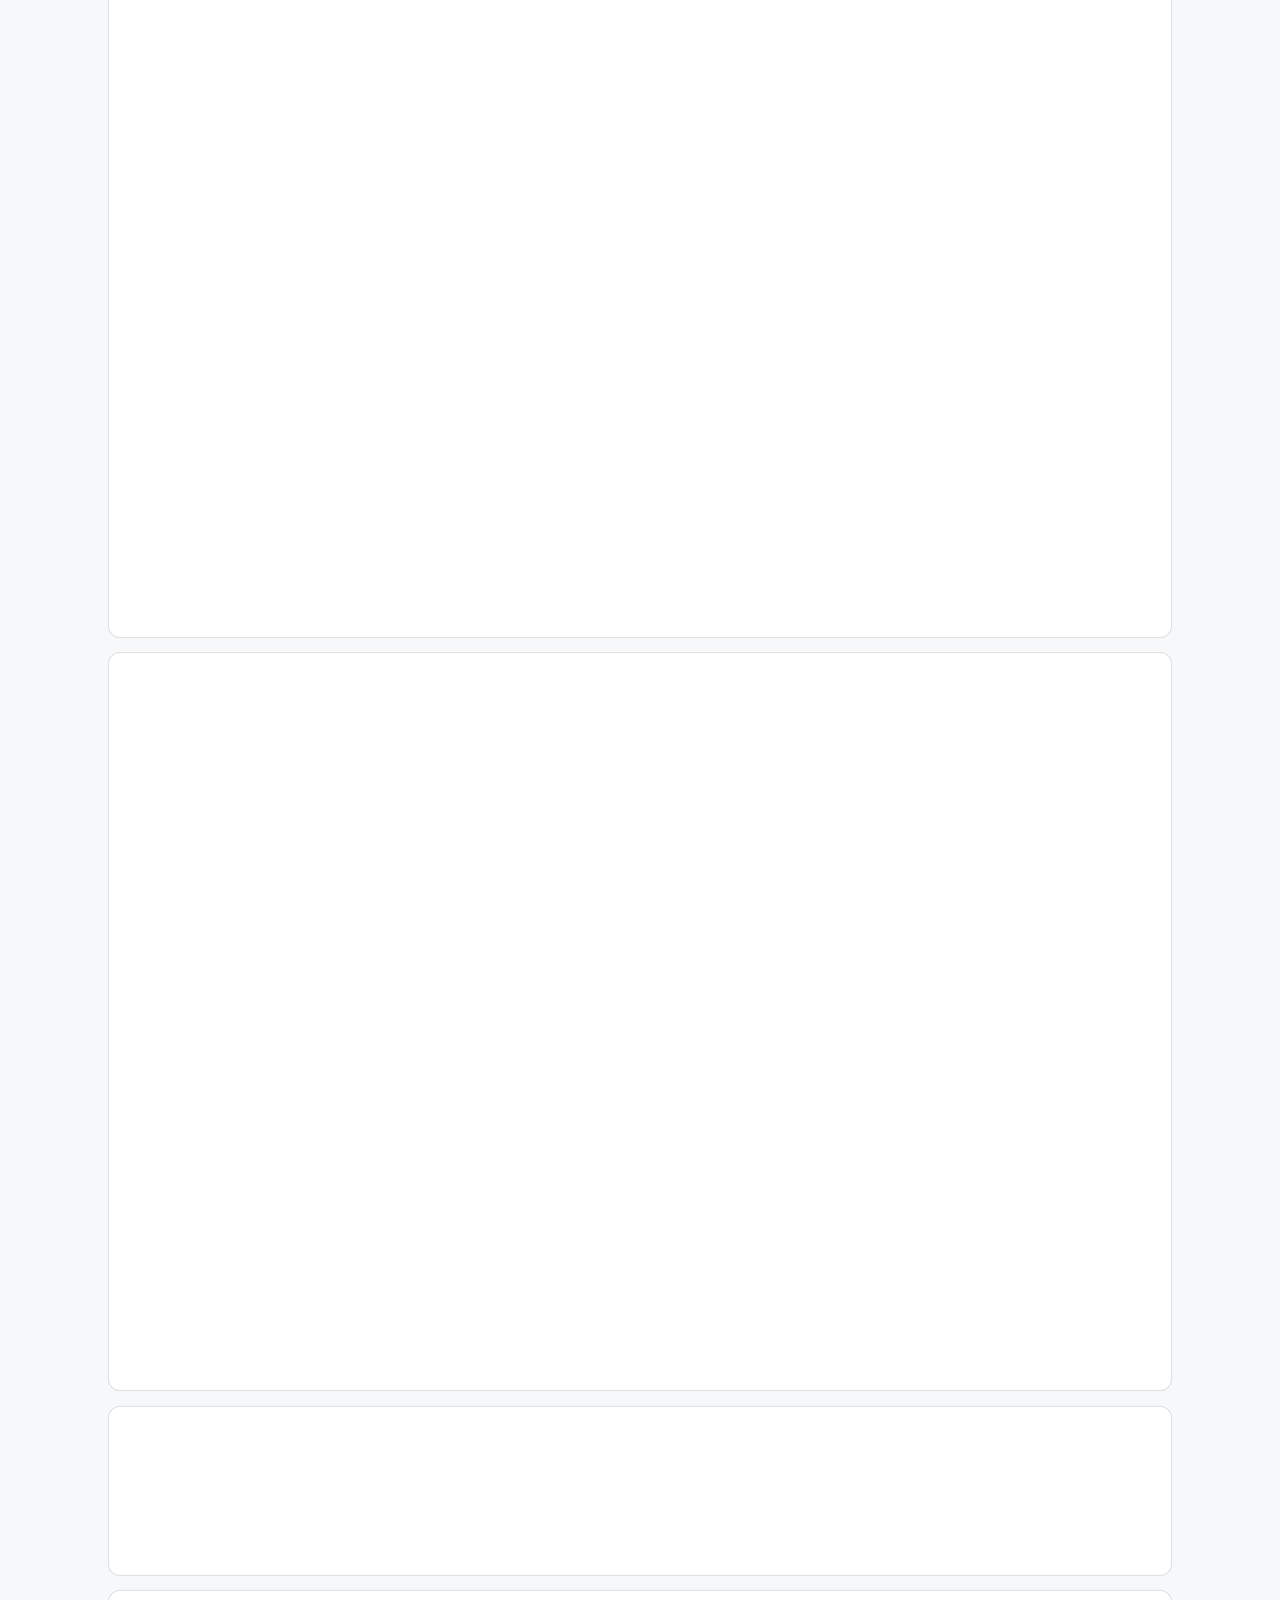
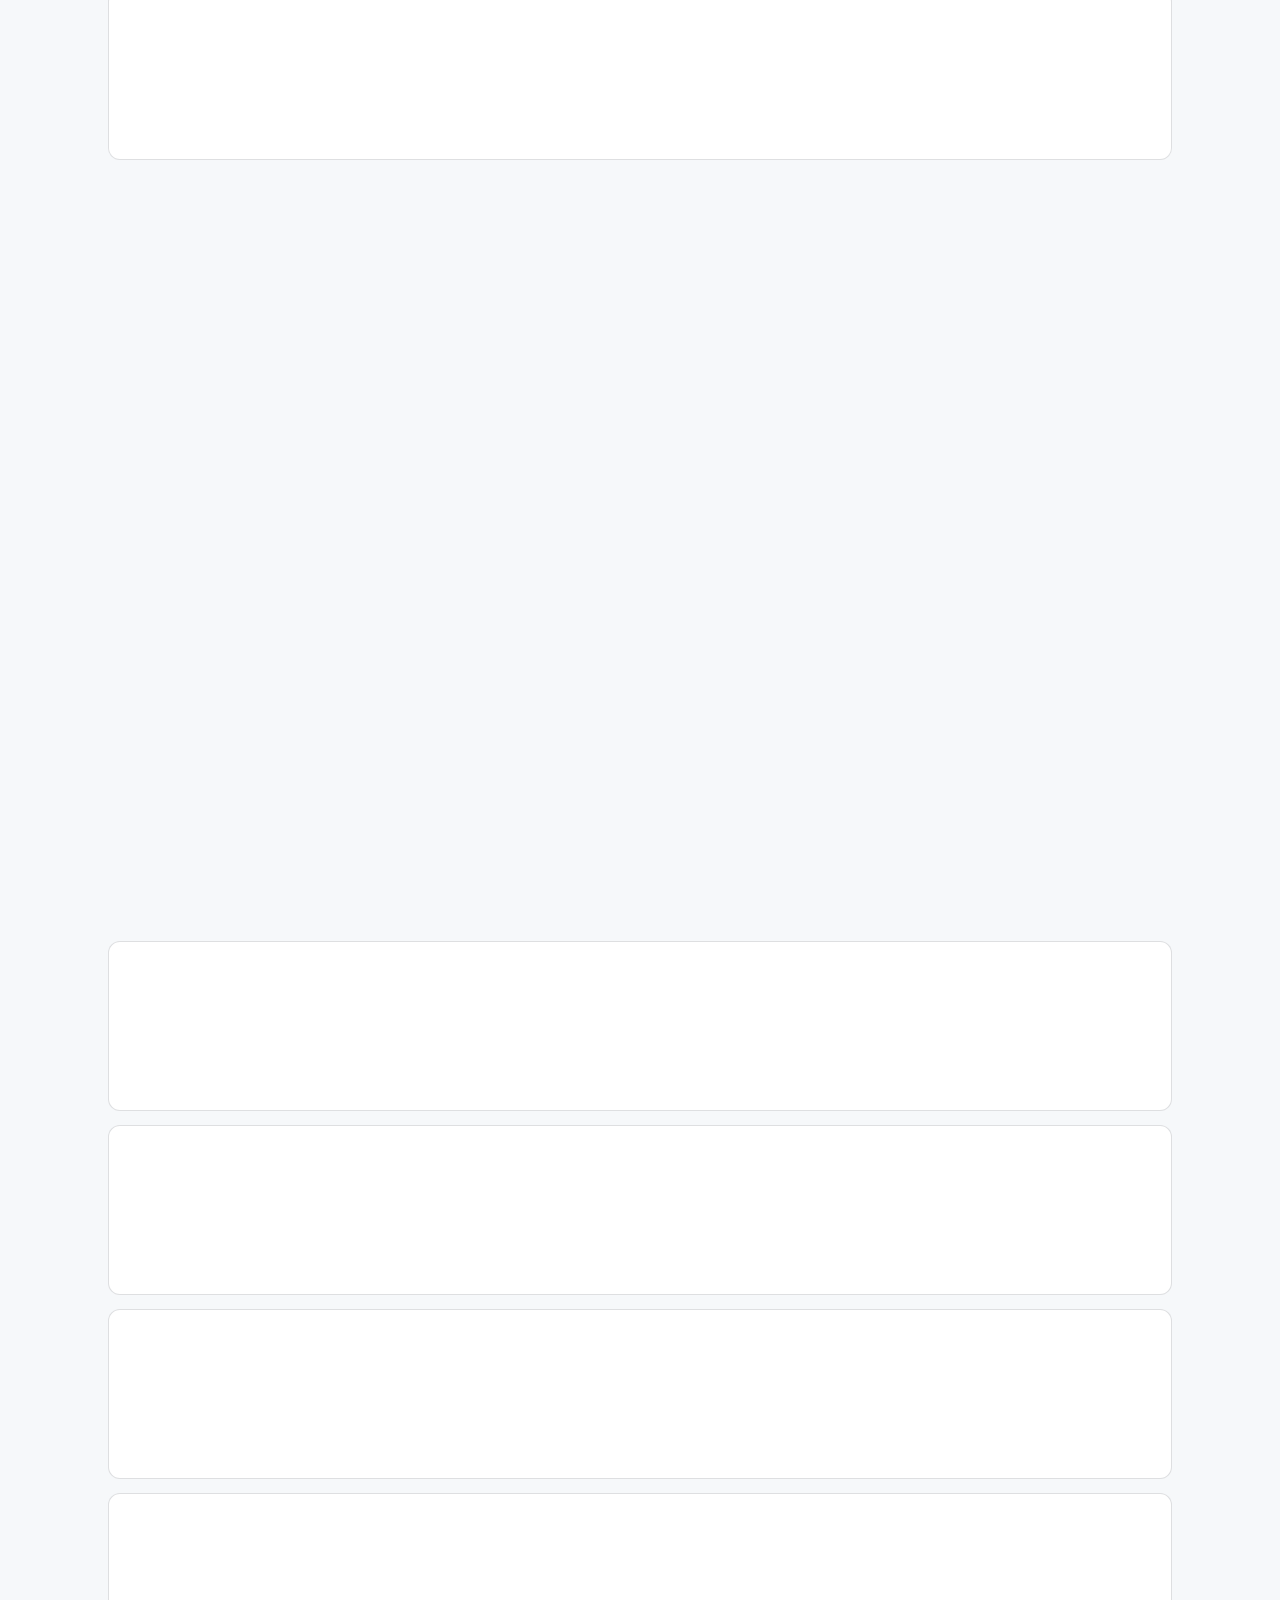
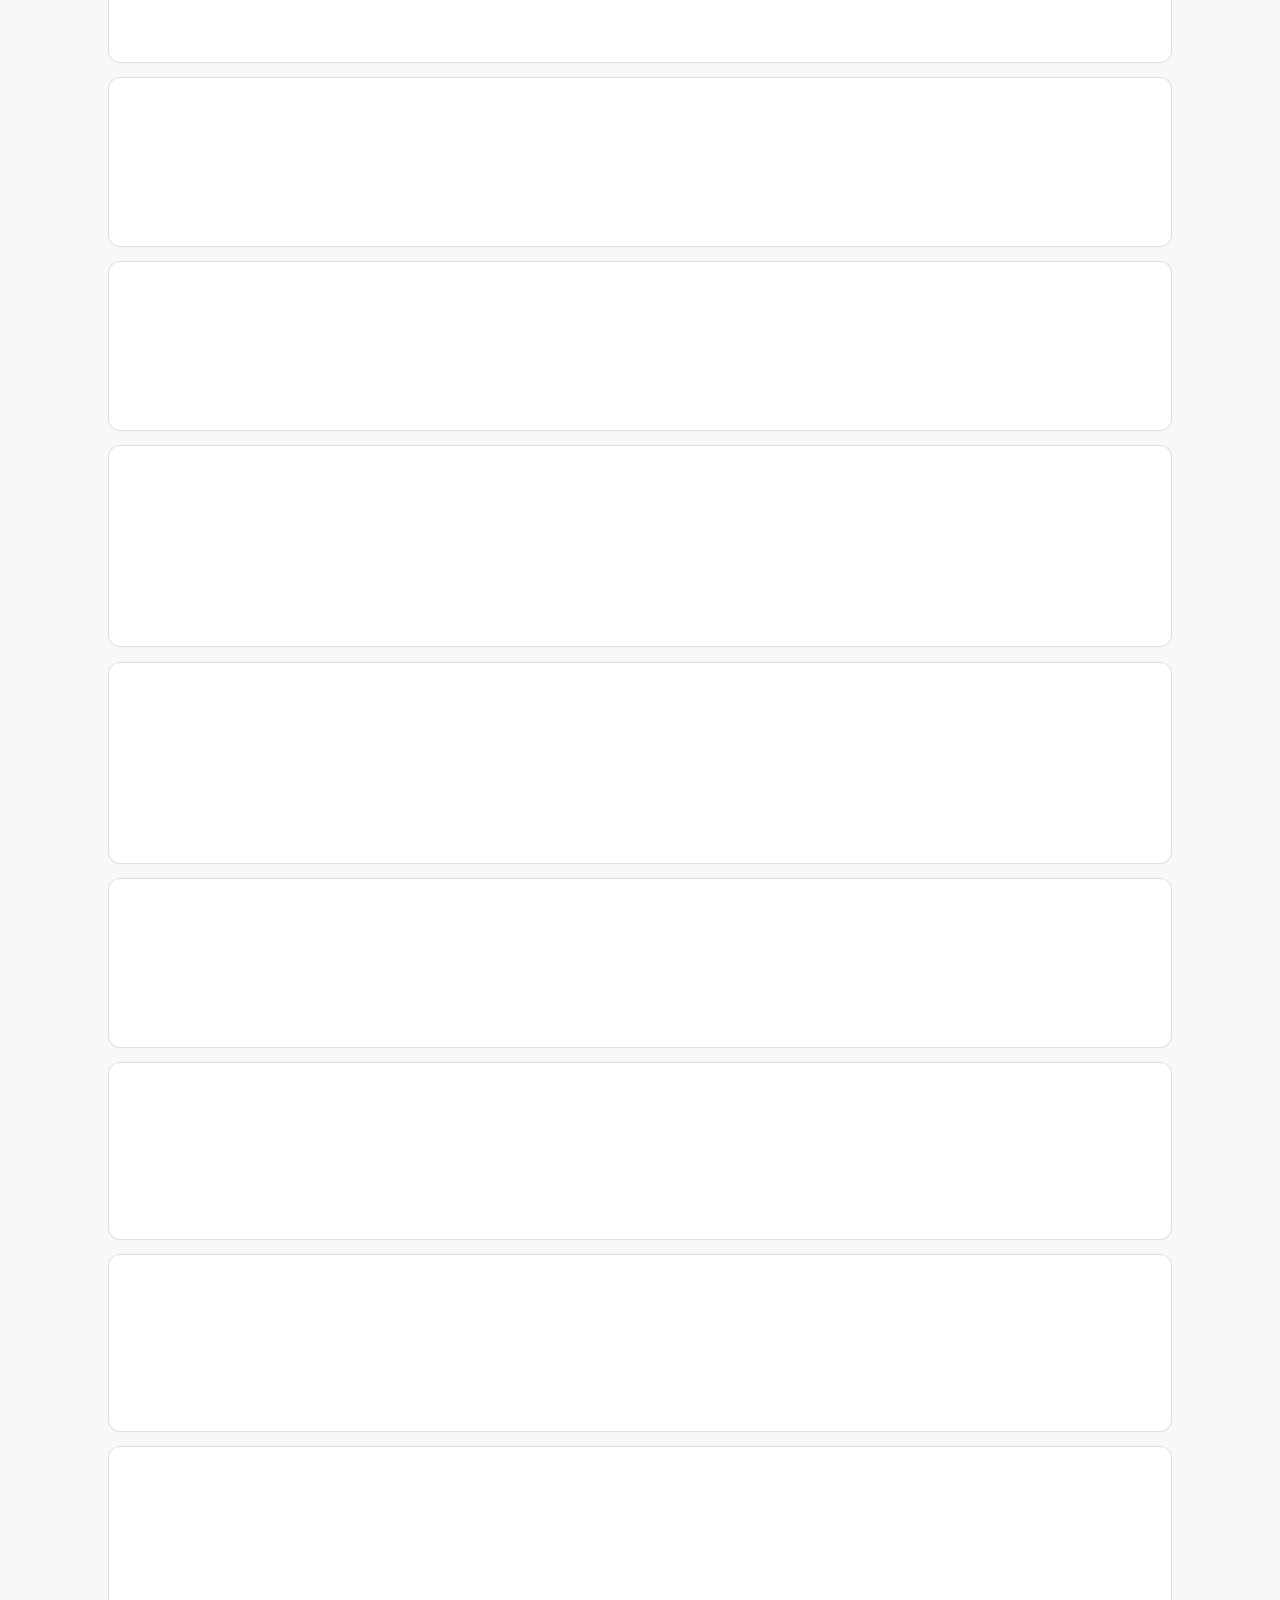
==== commit 8bce864d: "remove categories" ====
--- a/index.html
+++ b/index.html
@@ -58,18 +58,6 @@
   </div>
 </section>
 
-<div class="filterbar" id="filterbar">
-  <div class="filterbar-slide">
-    <div class="wrap">
-      <div class="categories-panel is-open" id="categoriesPanel">
-        <div class="categories-panel-inner">
-          <div class="categories-list" id="categoriesList"></div>
-        </div>
-      </div>
-    </div>
-  </div>
-</div>
-
 <div class="wrap" id="builds">
   <div class="grid" id="grid"></div>
 </div>
--- a/assets/styles.css
+++ b/assets/styles.css
@@ -188,94 +188,6 @@
   margin: 0;
 }
 
-/* ---------- filter bar ---------- */
-.filterbar {
-  position: sticky;
-  top: calc(var(--header-h) + var(--safe-top));
-  z-index: 35;
-  margin-top: 0;
-}
-.filterbar-slide {
-  background: color-mix(in srgb, var(--bg) 90%, transparent);
-  backdrop-filter: blur(14px);
-  -webkit-backdrop-filter: blur(14px);
-  border-bottom: 1px solid var(--line-soft);
-  padding: 14px 0 12px;
-  transform: translateY(0);
-  transition: transform 0.28s var(--ease);
-}
-.filterbar.is-hidden .filterbar-slide {
-  transform: translateY(calc(-100% - var(--header-h) - var(--safe-top)));
-  pointer-events: none;
-}
-.filterbar.is-search-only { top: 0; }
-.filterbar.is-search-only .filterbar-slide {
-  padding-top: calc(10px + var(--safe-top));
-  transform: translateY(0);
-  pointer-events: none;
-}
-.filterbar.is-search-only .categories-panel {
-  pointer-events: auto;
-}
-
-.filterbar-inner {
-  display: flex;
-  align-items: center;
-  gap: 10px;
-}
-
-.cat-label {
-  font-size: 13.5px;
-  font-weight: 600;
-  color: var(--ink-soft);
-  letter-spacing: 0.01em;
-}
-
-.categories-panel {
-  display: grid;
-  grid-template-rows: 1fr;
-}
-.categories-panel.is-open { grid-template-rows: 1fr; }
-.categories-panel-inner { overflow: hidden; min-height: 0; }
-
-.categories-list {
-  display: flex;
-  flex-wrap: wrap;
-  gap: 8px;
-  padding: 12px 0 4px;
-}
-
-.cat-chip {
-  display: inline-flex;
-  align-items: center;
-  padding: 7px 12px;
-  background: var(--paper);
-  border: 1px solid var(--line);
-  border-radius: 8px;
-  font-size: 12.5px;
-  font-weight: 500;
-  color: var(--ink-soft);
-  cursor: pointer;
-  transition: border-color .15s ease, background .15s ease, color .15s ease;
-  font-family: inherit;
-}
-.cat-chip:hover {
-  border-color: var(--ink-soft);
-  color: var(--ink);
-}
-.cat-chip.is-active {
-  background: var(--paper-inset);
-  border-color: var(--ink-soft);
-  color: var(--ink);
-}
-.cat-chip.is-active:hover {
-  background: var(--paper-inset);
-  border-color: var(--ink);
-  color: var(--ink);
-}
-
-.result-count { display: none; }
-
 /* ---------- grid ---------- */
 .grid {
   display: grid;
@@ -428,12 +340,6 @@
   padding: 4px 9px;
   font-weight: 500;
 }
-.info-badge-cat {
-  color: var(--ink-faint);
-  background: transparent;
-  border: 1px dashed var(--line);
-  font-weight: 400;
-}
 
 .card-variants {
   display: flex;
@@ -497,7 +403,5 @@
   .role-line { font-size: 0.95rem; }
   .card-title { font-size: 15px; }
   .card-detail { font-size: 13px; }
-  .cat-chip { font-size: 12px; padding: 6px 10px; }
   .contact-icons a { width: 36px; height: 36px; }
-  .filterbar-slide { padding: 10px 0; }
-}
+}
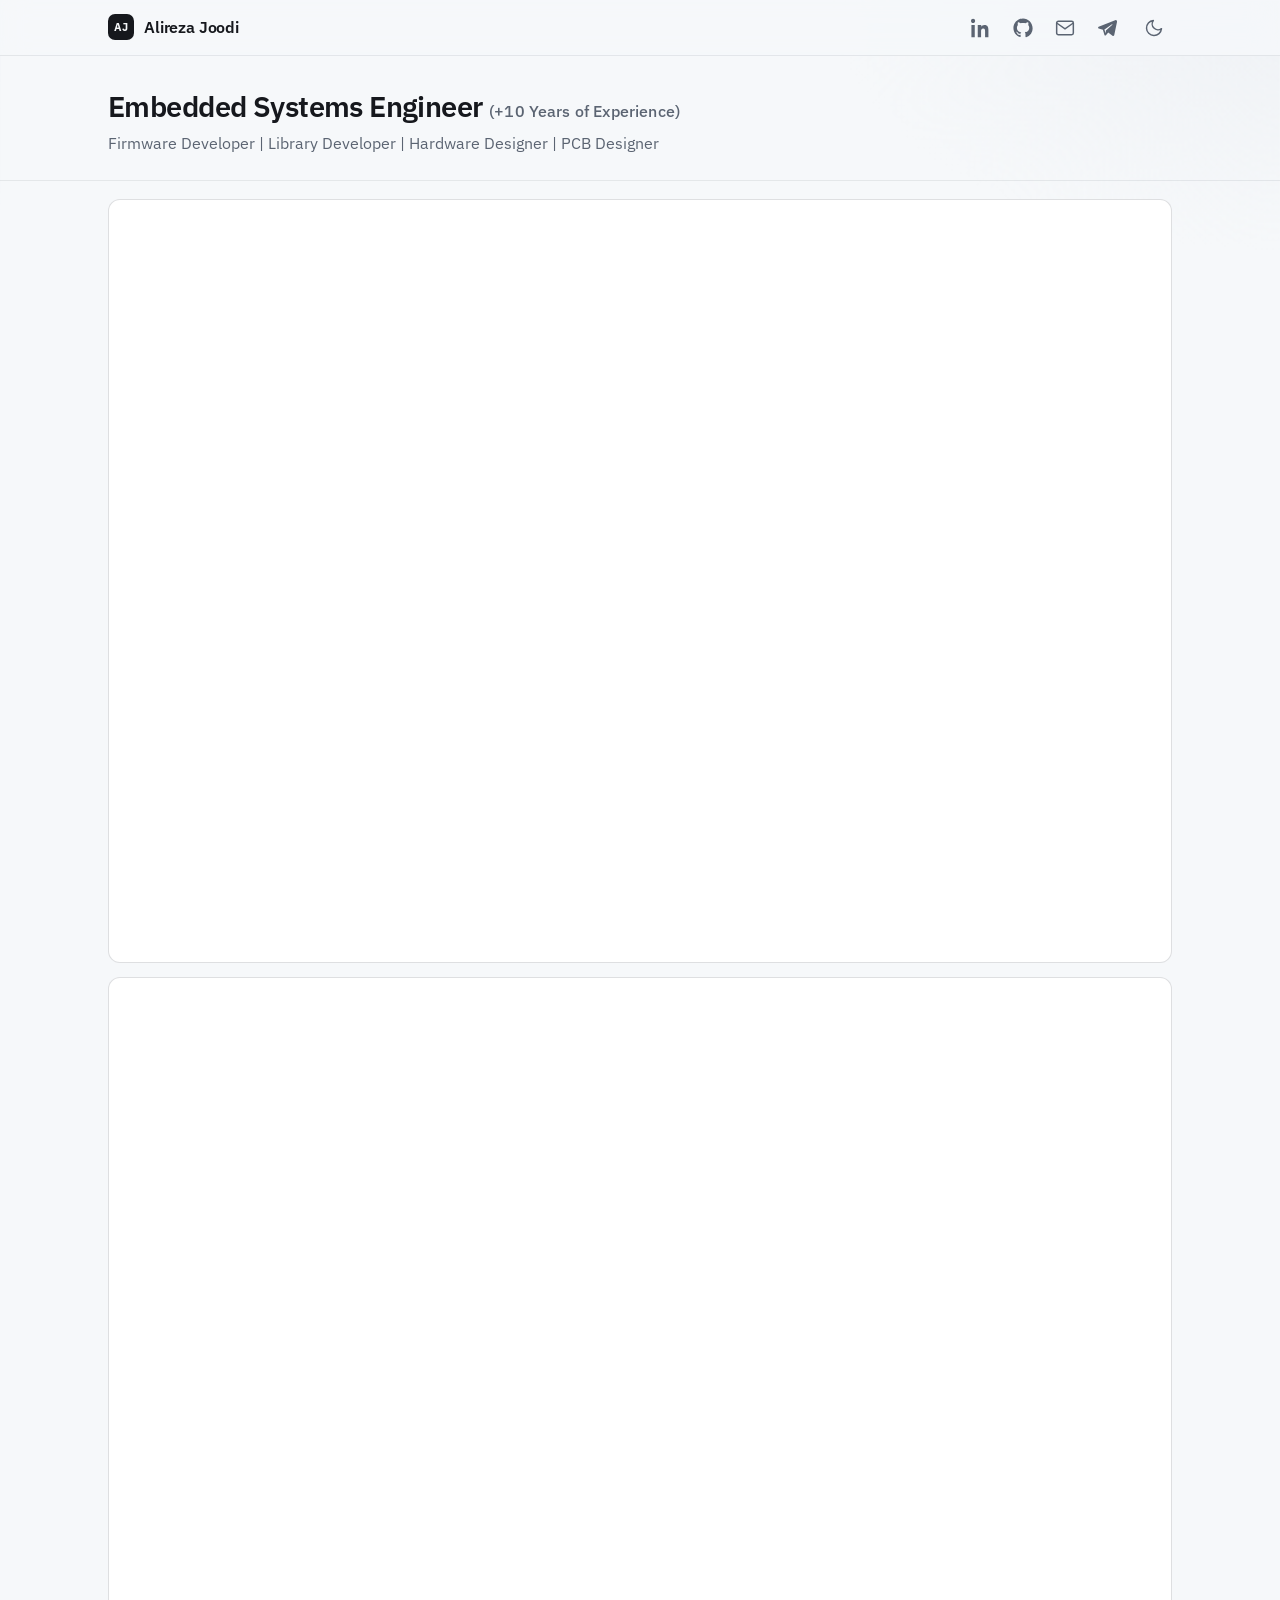
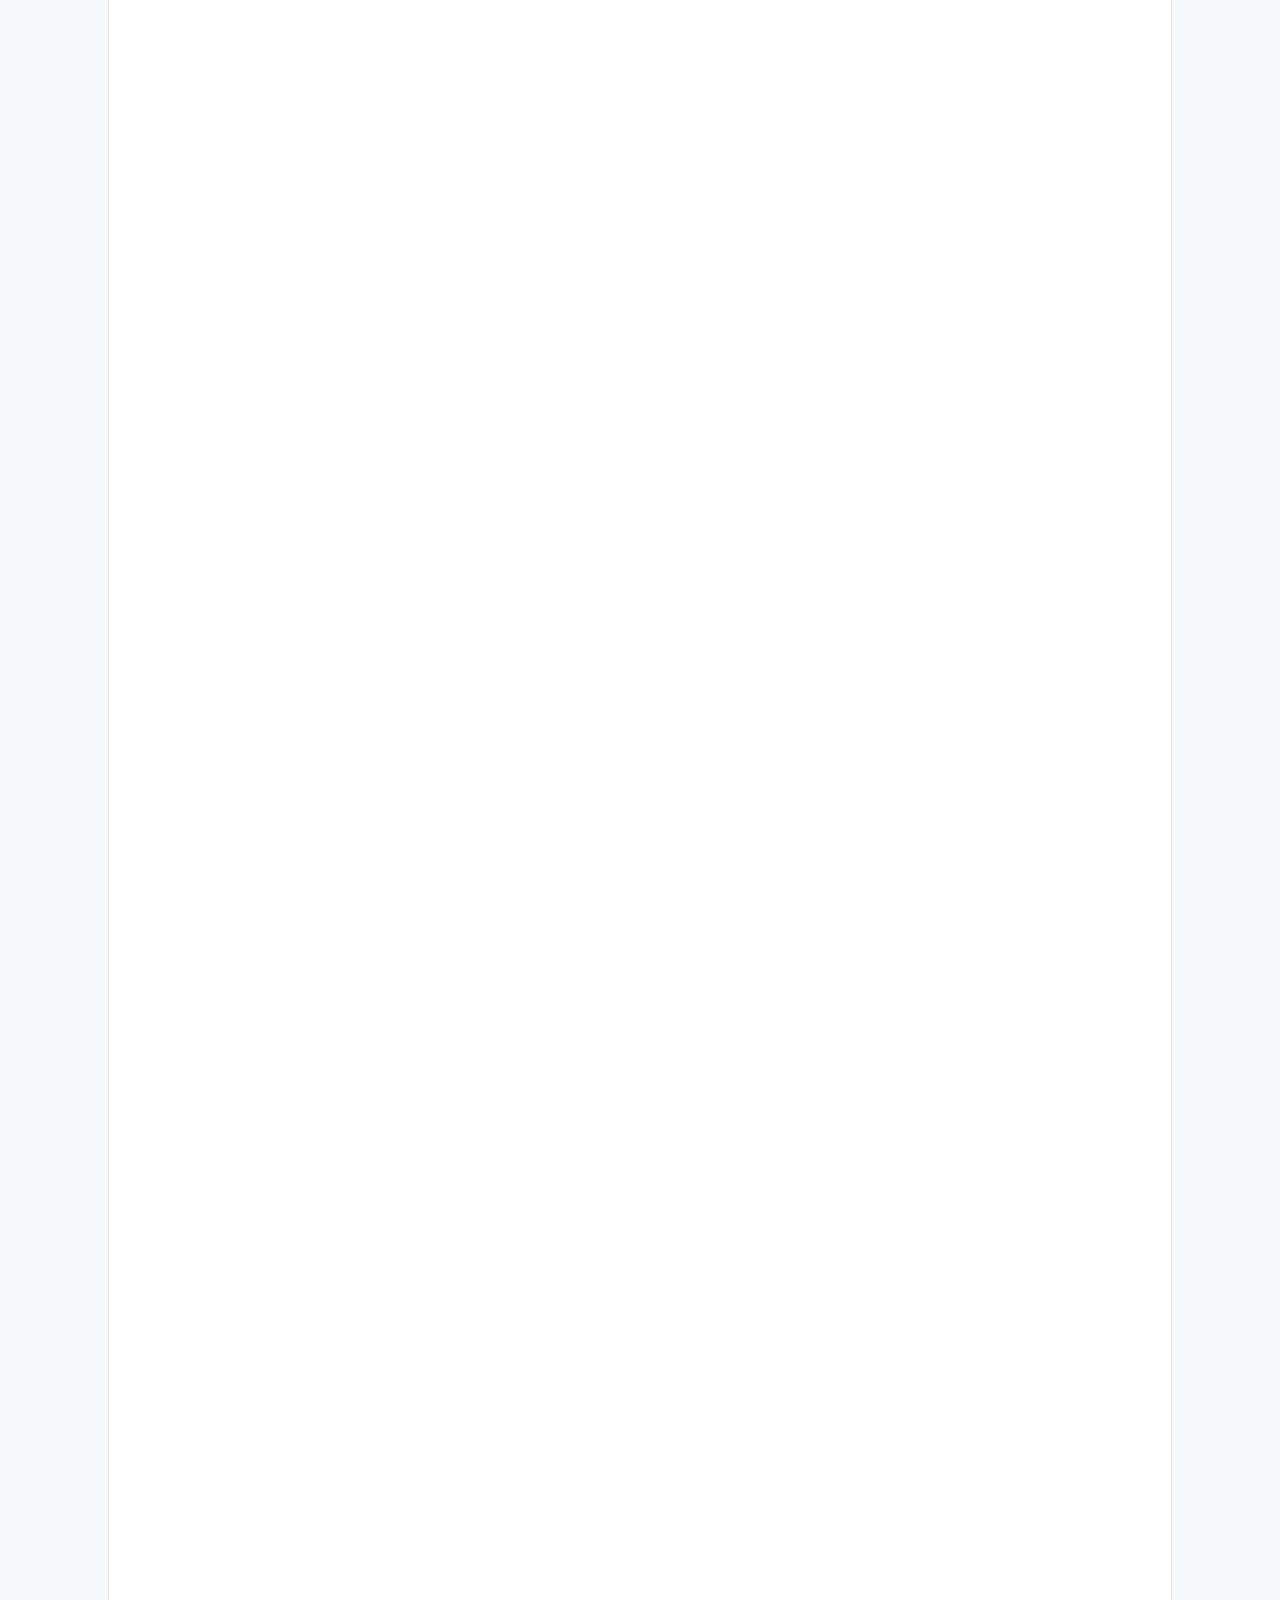
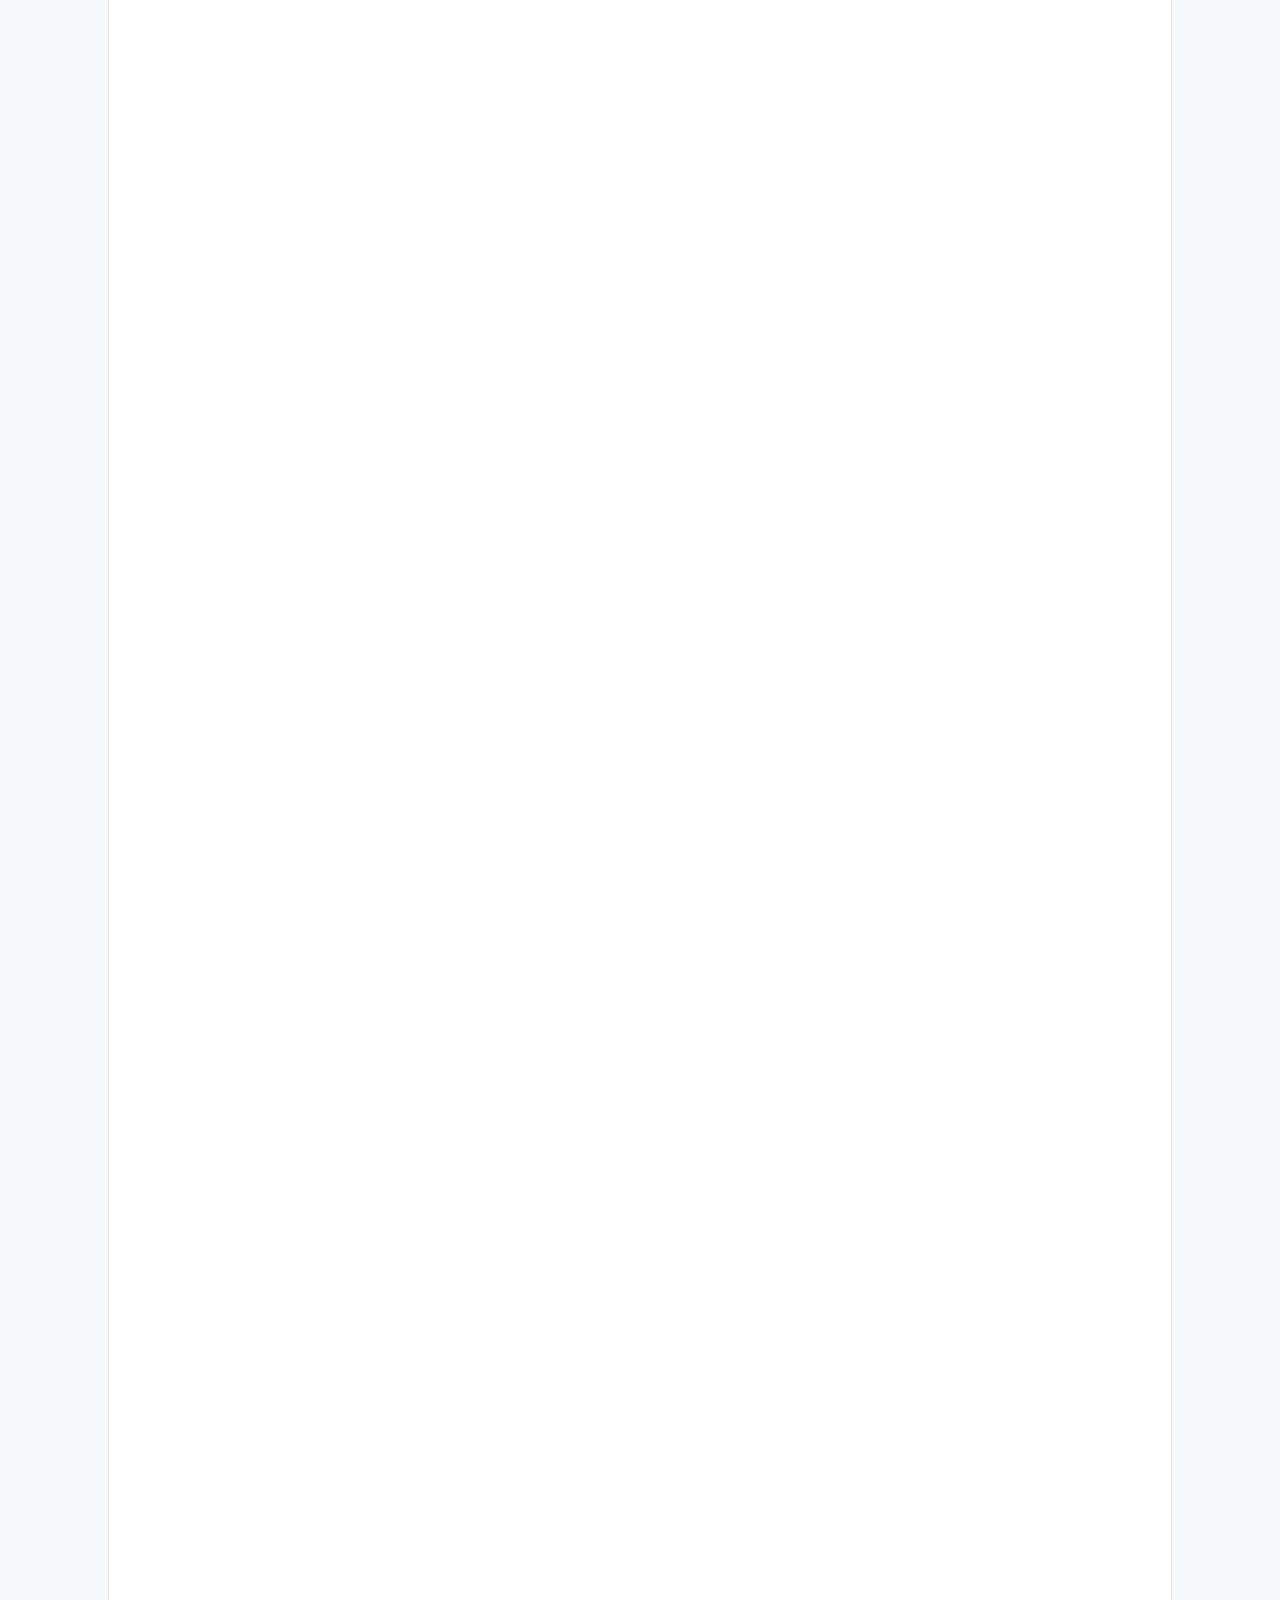
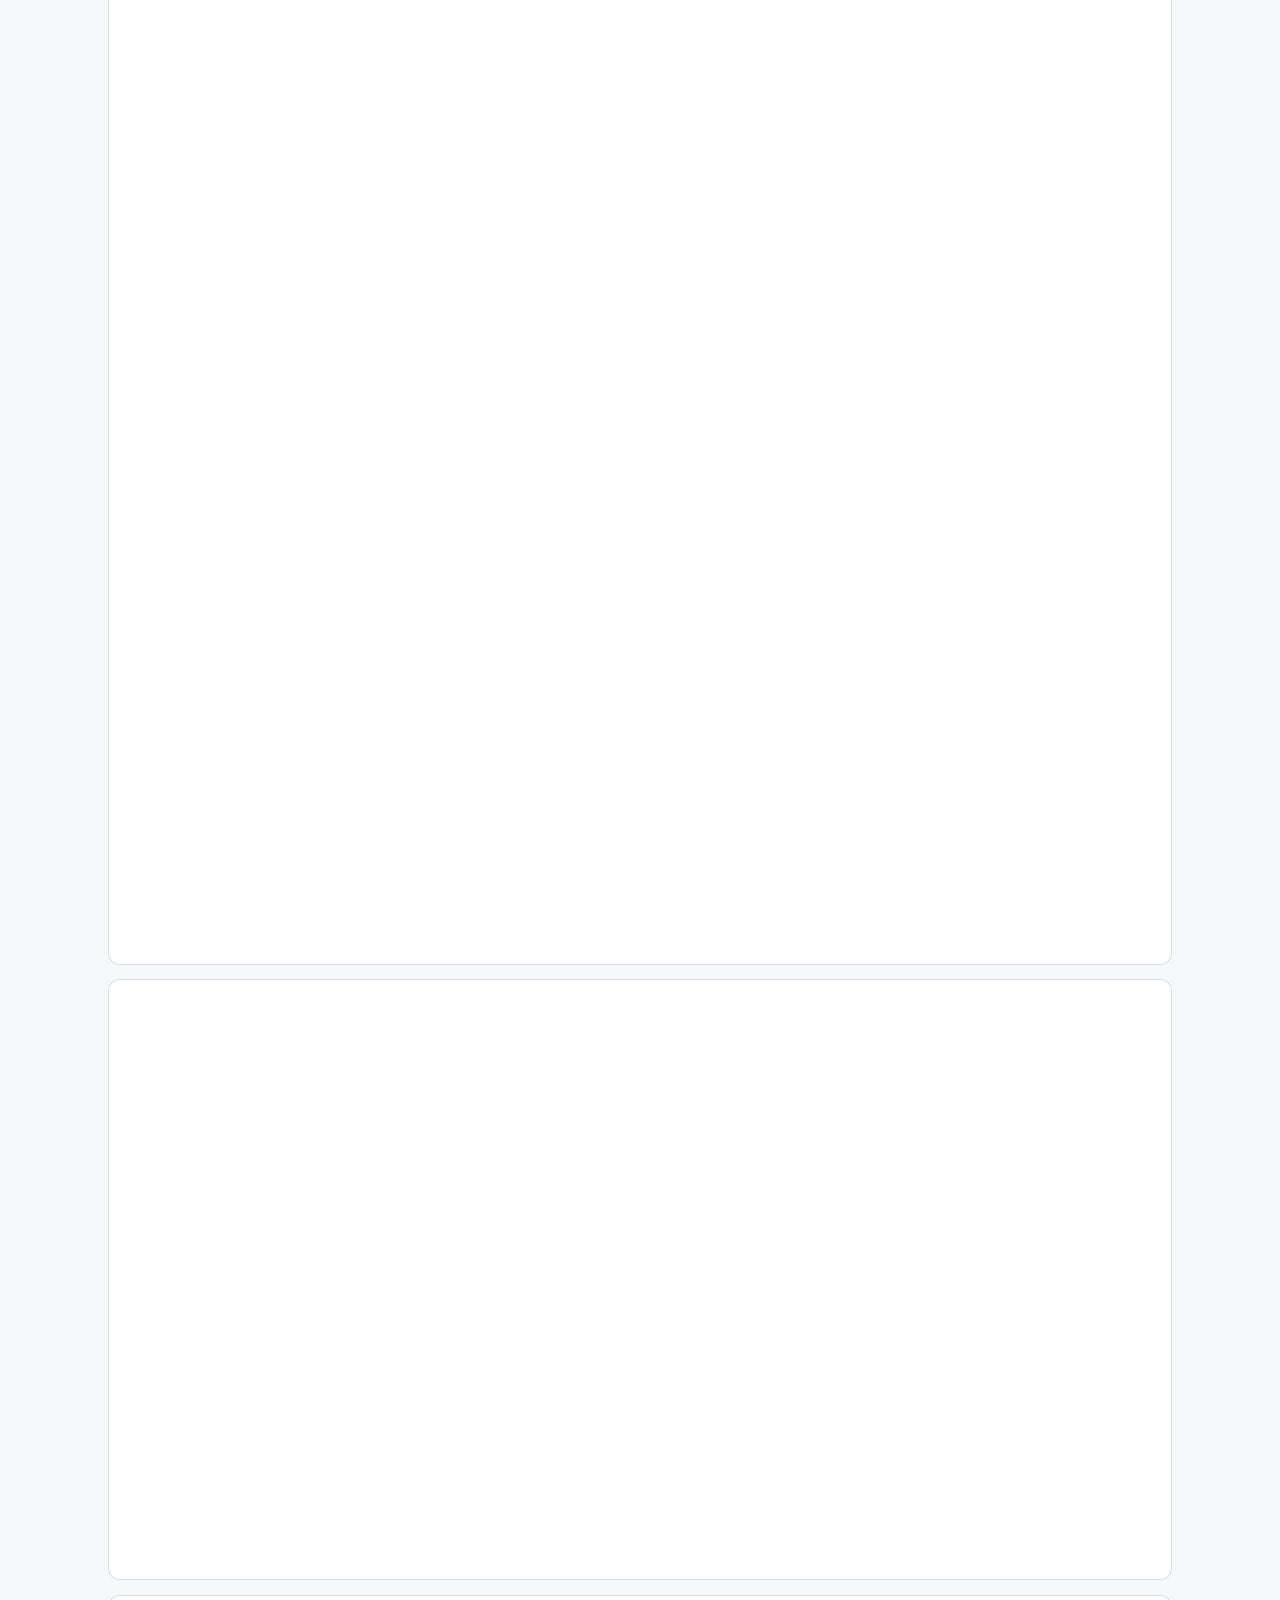
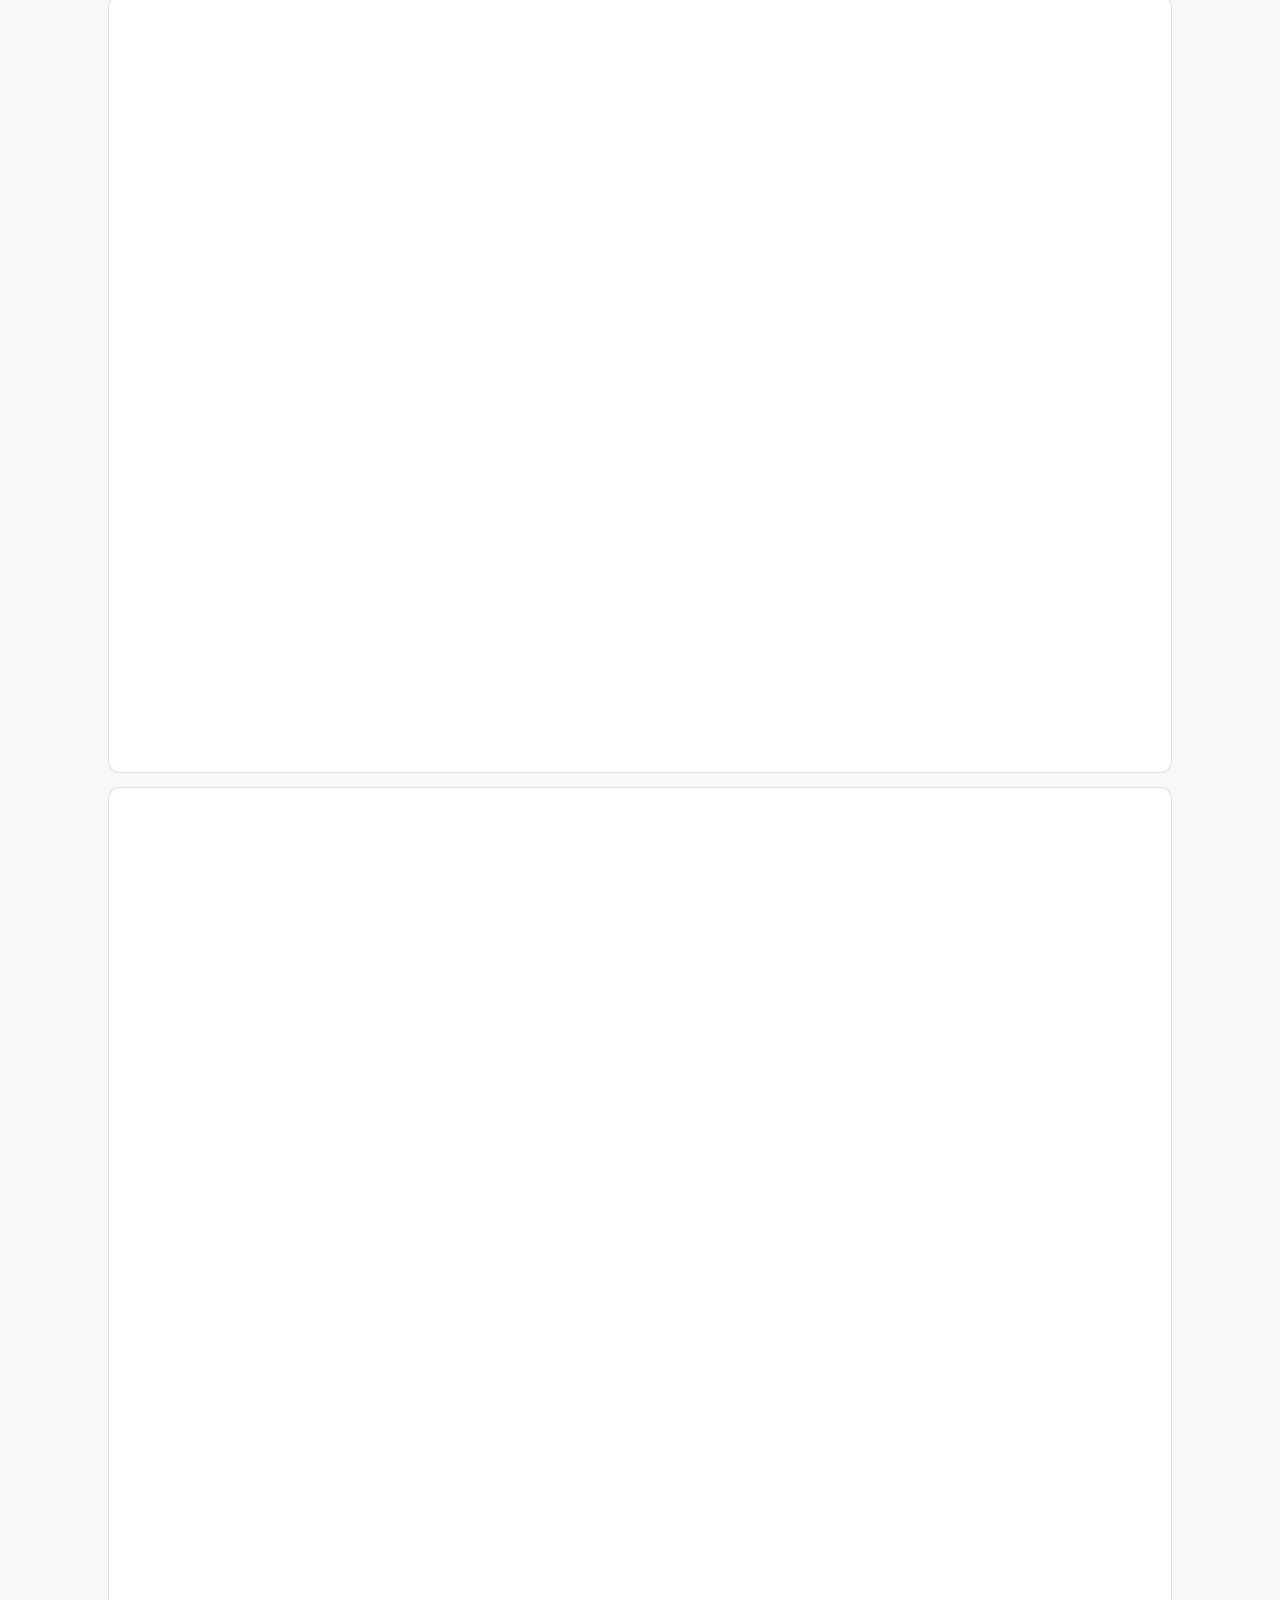
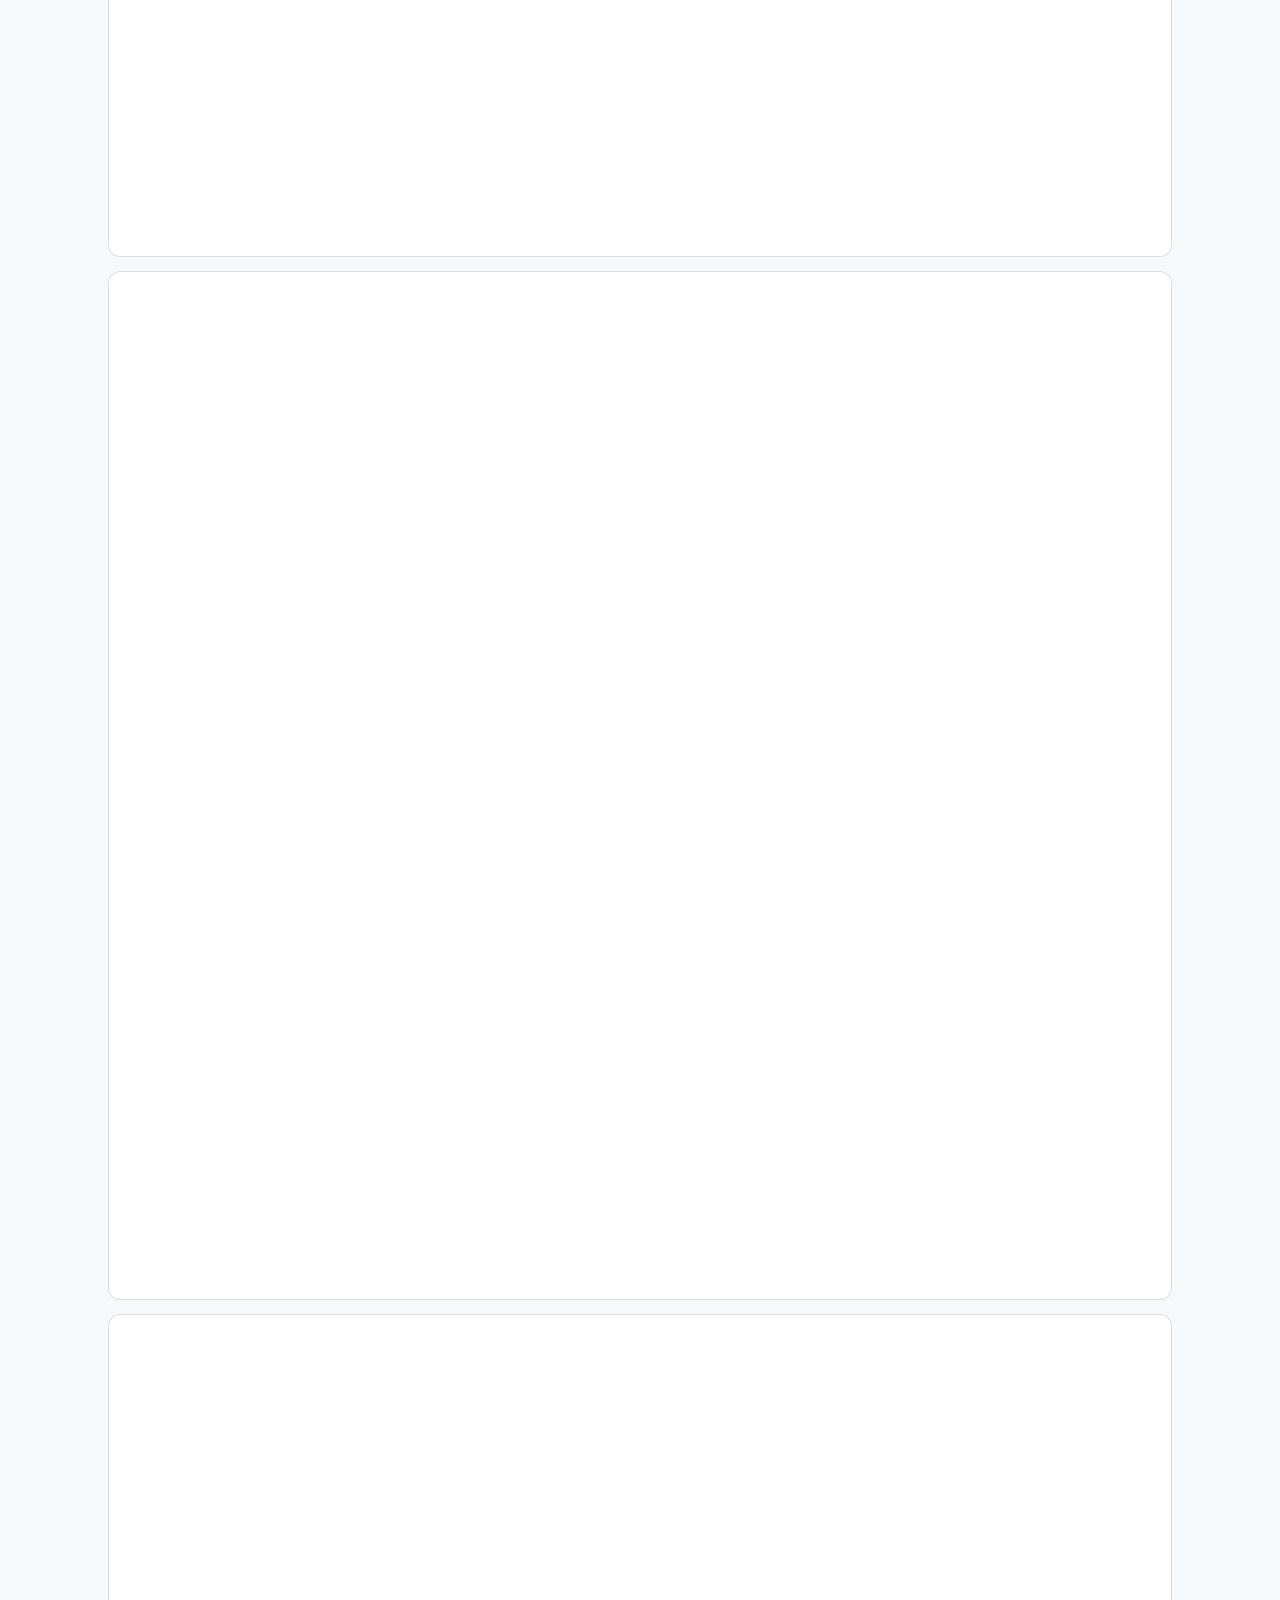
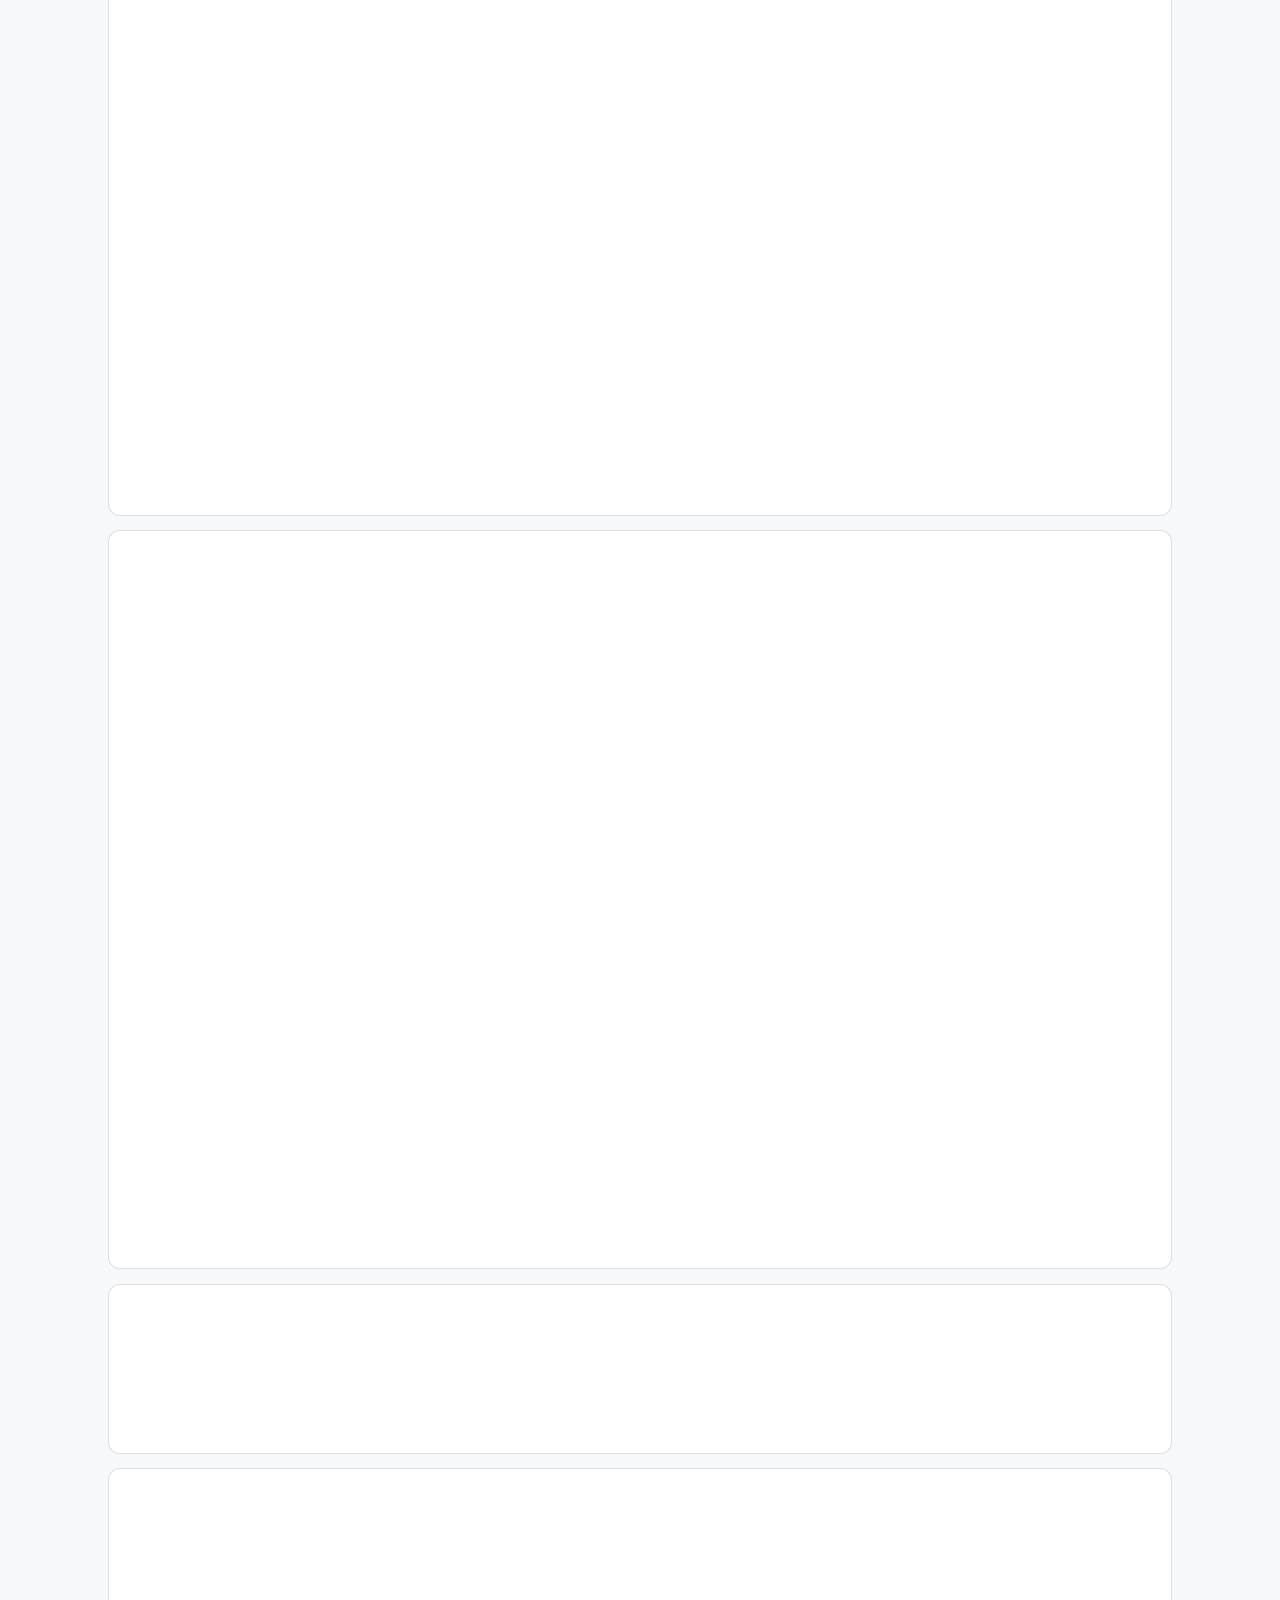
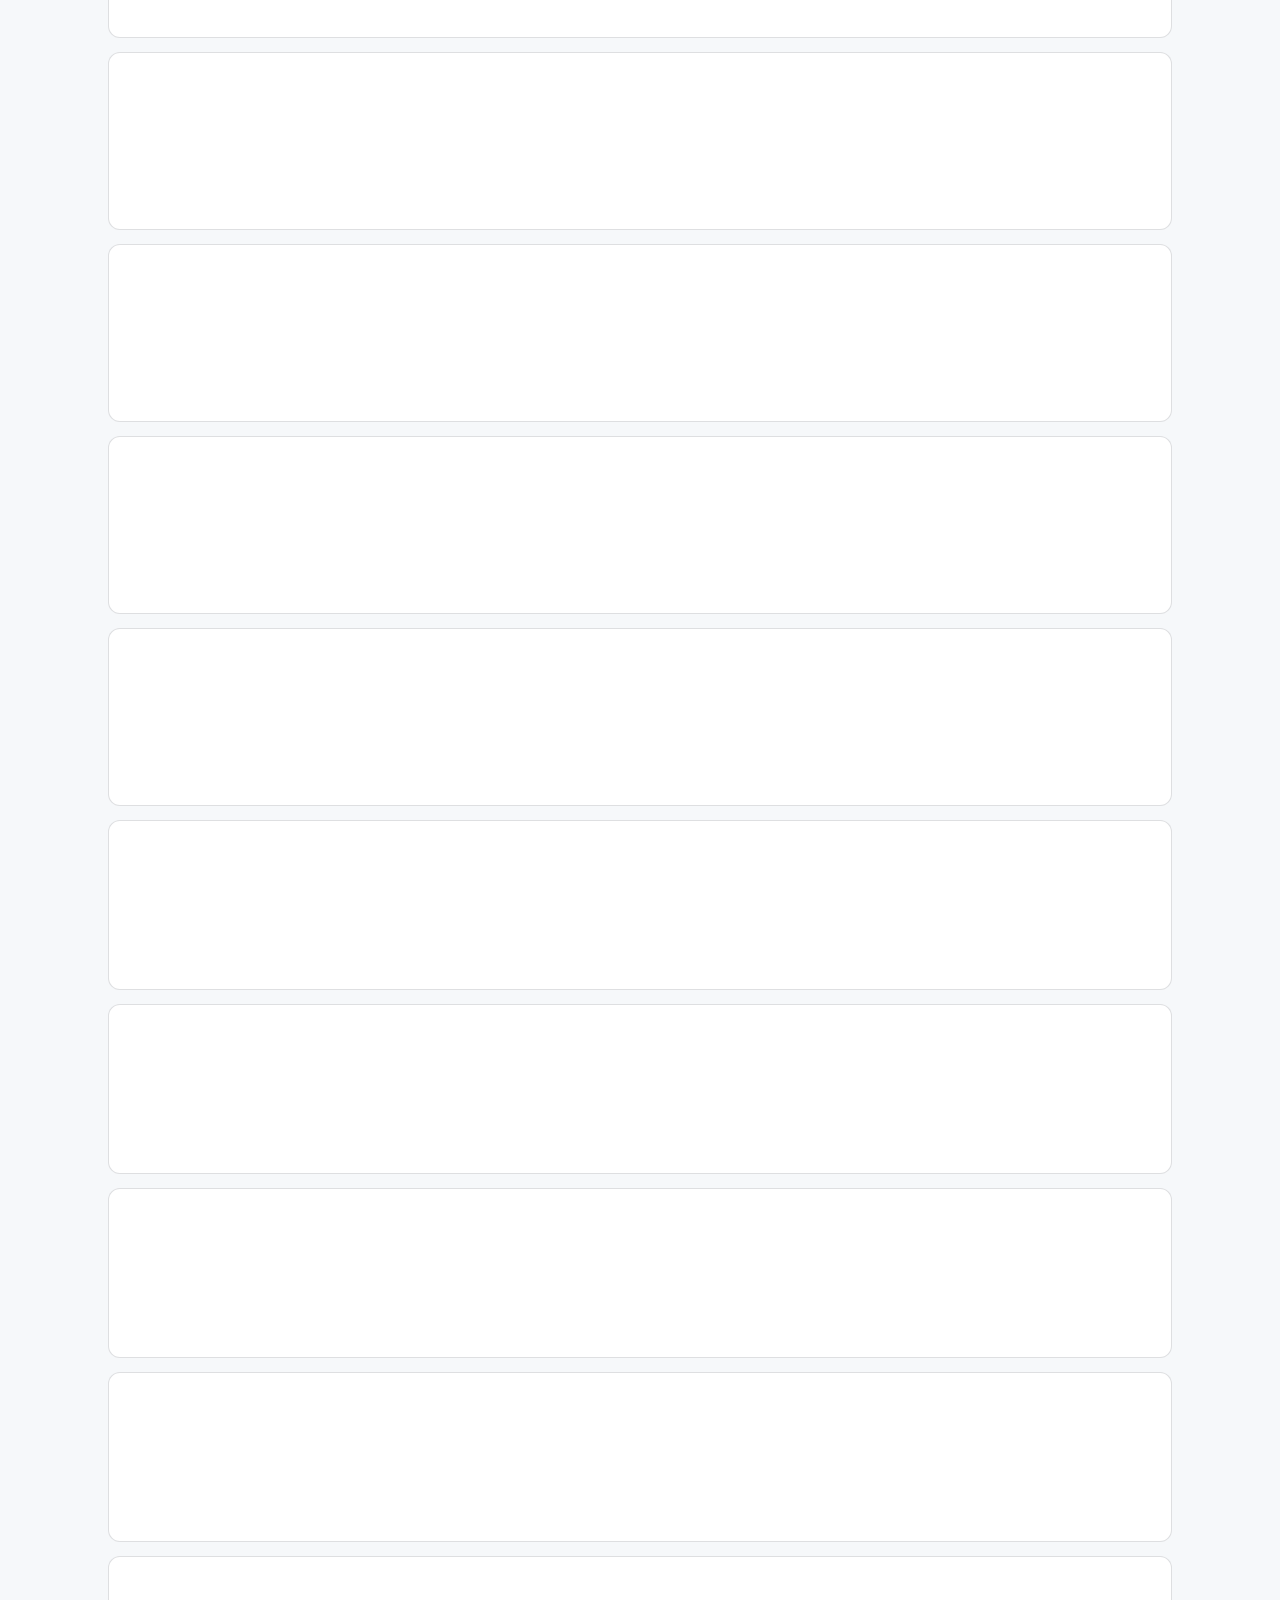
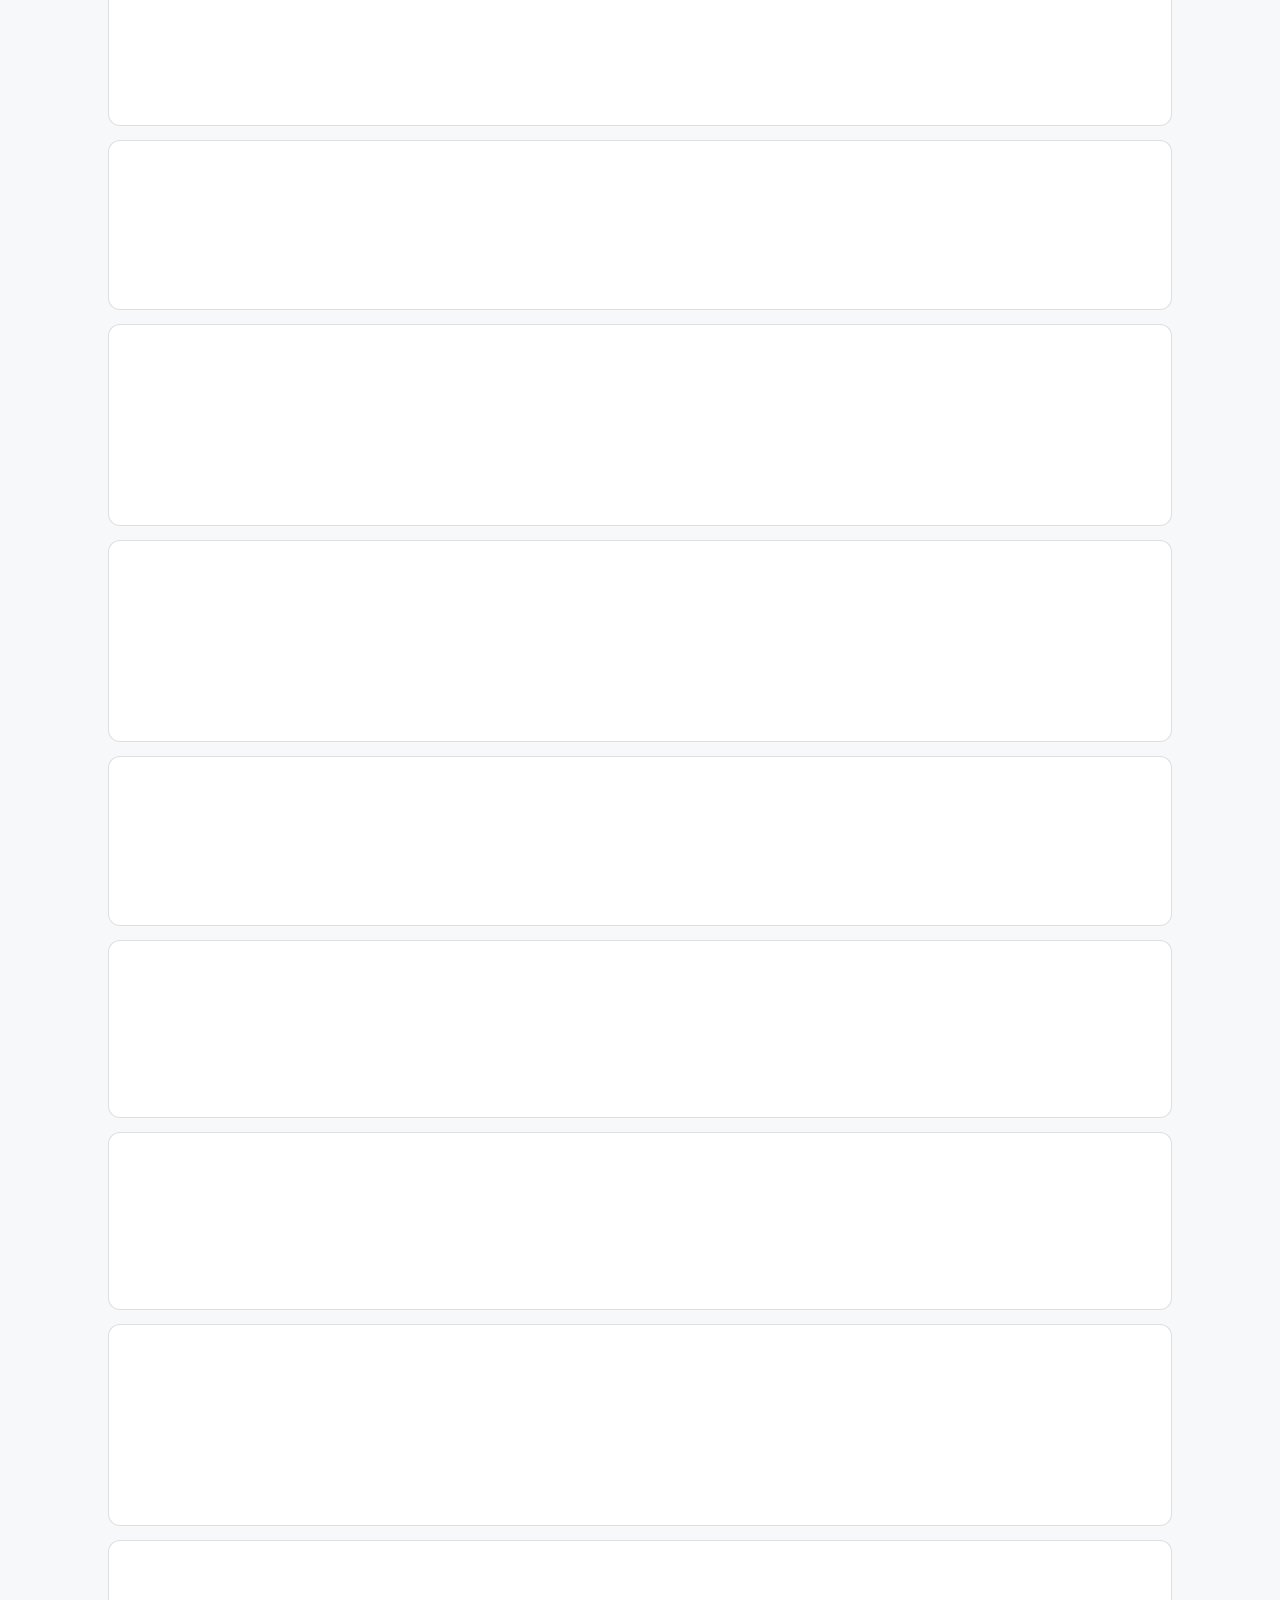
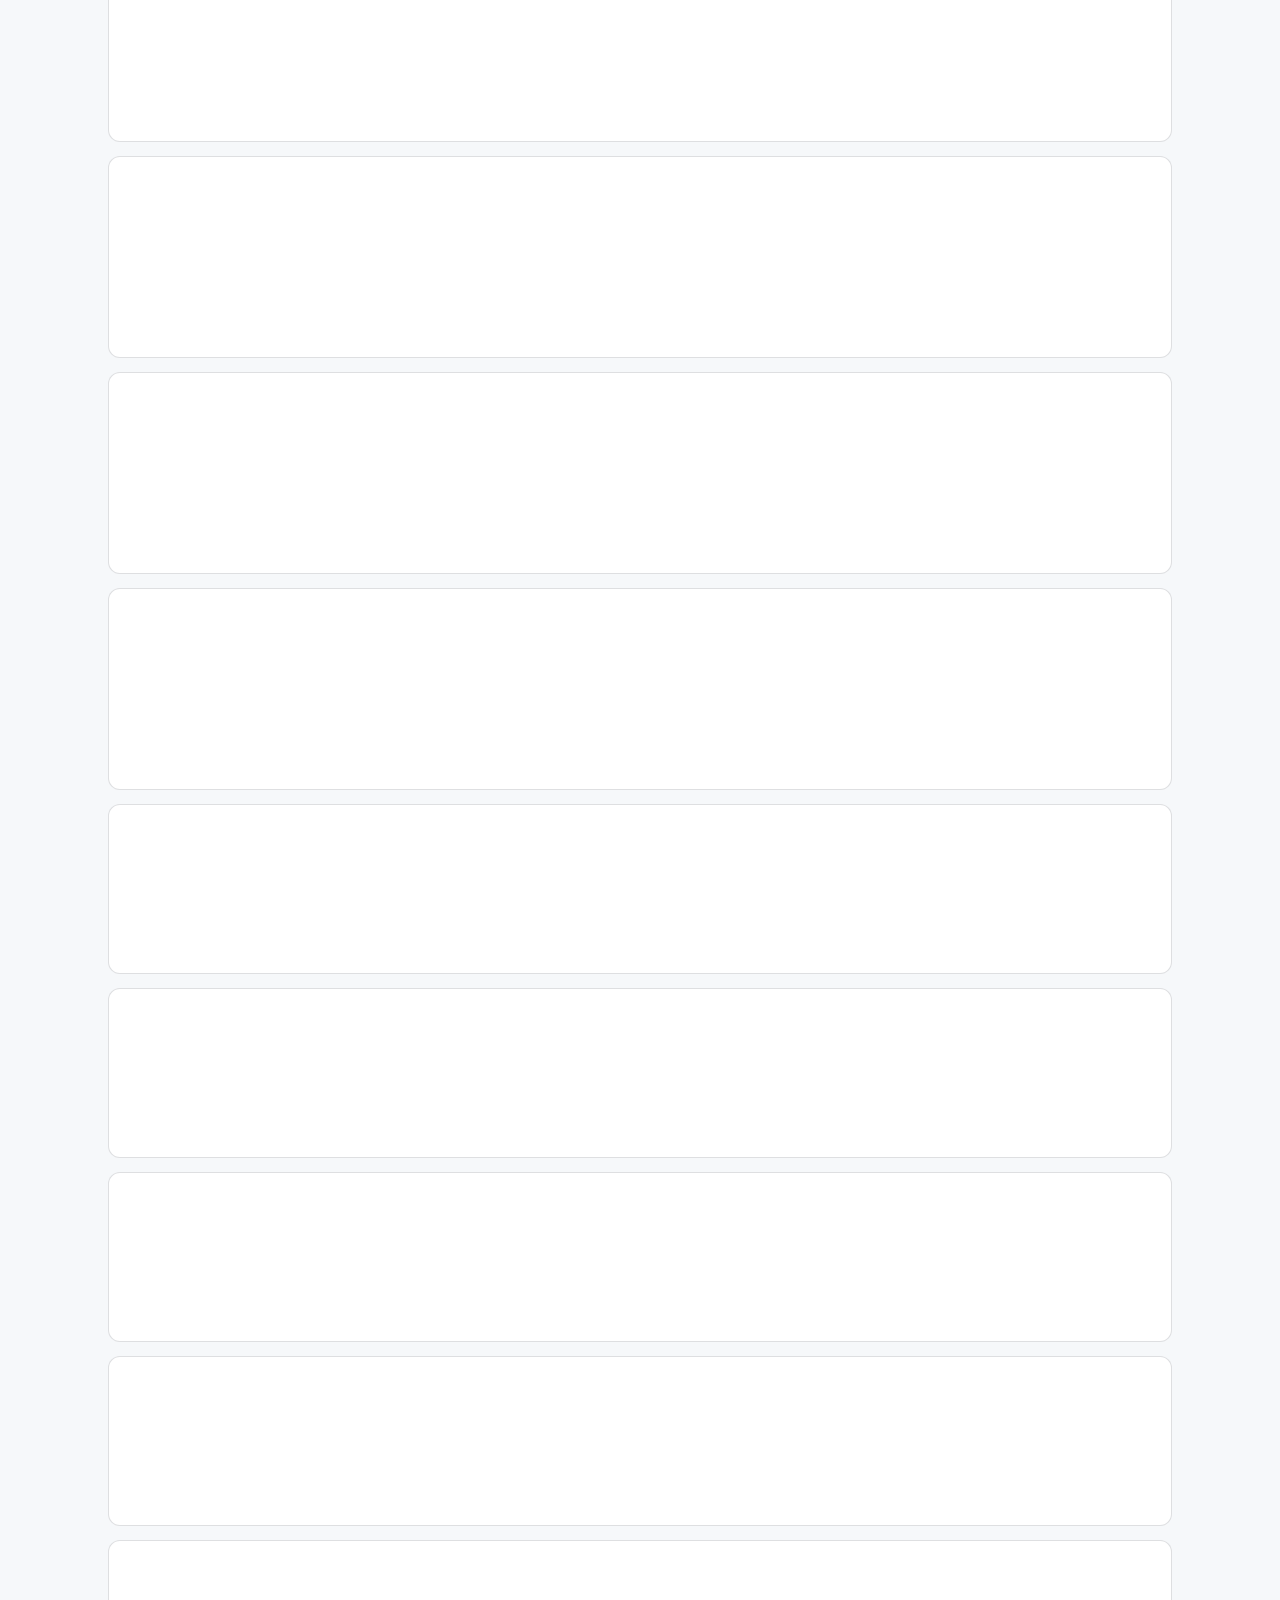
==== commit 688eea79: "chore: update" ====
--- a/index.html
+++ b/index.html
@@ -24,7 +24,7 @@
 
 <div class="topbar" id="topbar">
   <div class="wrap topbar-inner">
-    <a href="#top" class="mark"><span class="chip">AJ</span><span class="name">Alireza Joodi</span></a>
+    <a href="https://alirezajoodi.github.io/" class="mark"><span class="chip">AJ</span><span class="name">Alireza Joodi</span></a>
     <div class="topbar-right">
       <div class="contact-icons">
         <a href="https://www.linkedin.com/in/AliRezaJoodi/" target="_blank" rel="noopener" aria-label="LinkedIn">
--- a/assets/styles.css
+++ b/assets/styles.css
@@ -321,6 +321,12 @@
 }
 .card-detail p { margin: 0 0 4px; }
 .card-detail p:last-child { margin-bottom: 0; }
+.card-detail-pre {
+  white-space: pre;
+  font-family: 'Consolas', 'SFMono-Regular', monospace;
+  font-size: 12.5px;
+  line-height: 1.55;
+}
 
 .card-info {
   display: flex;
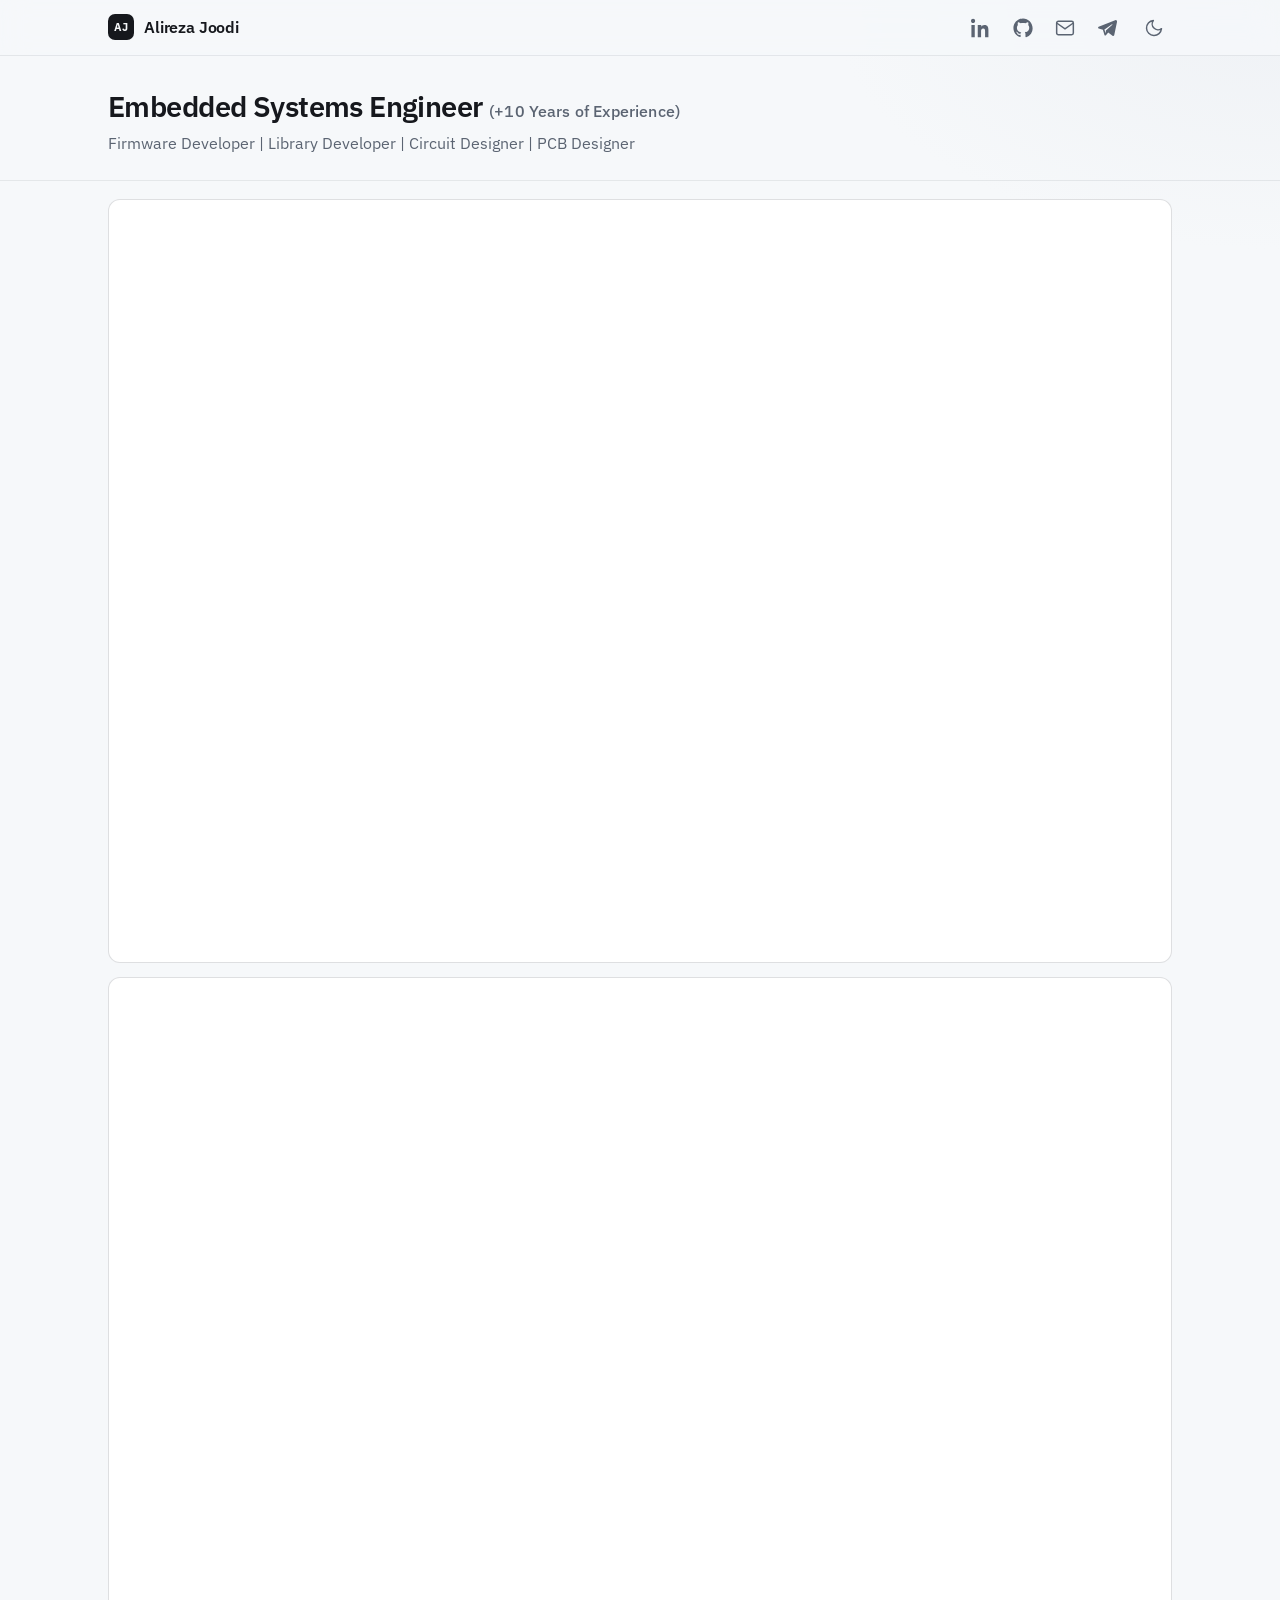
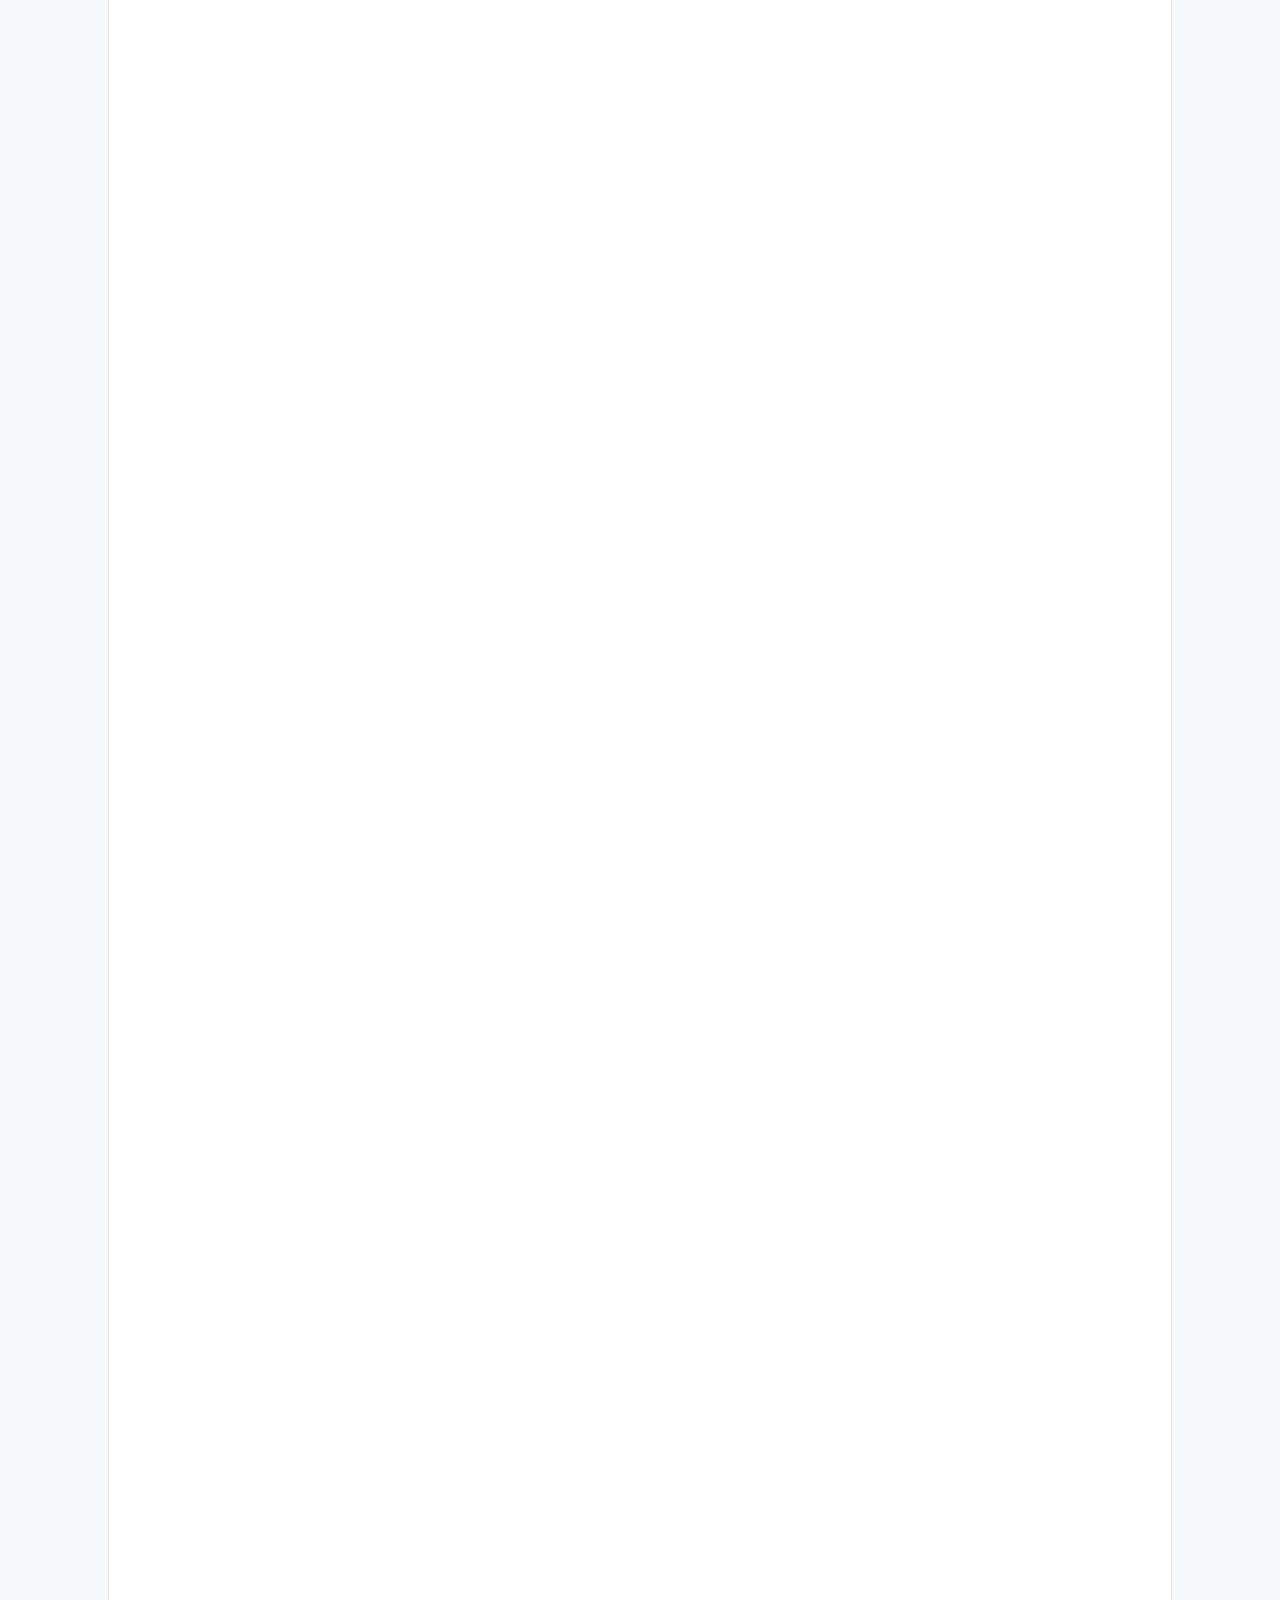
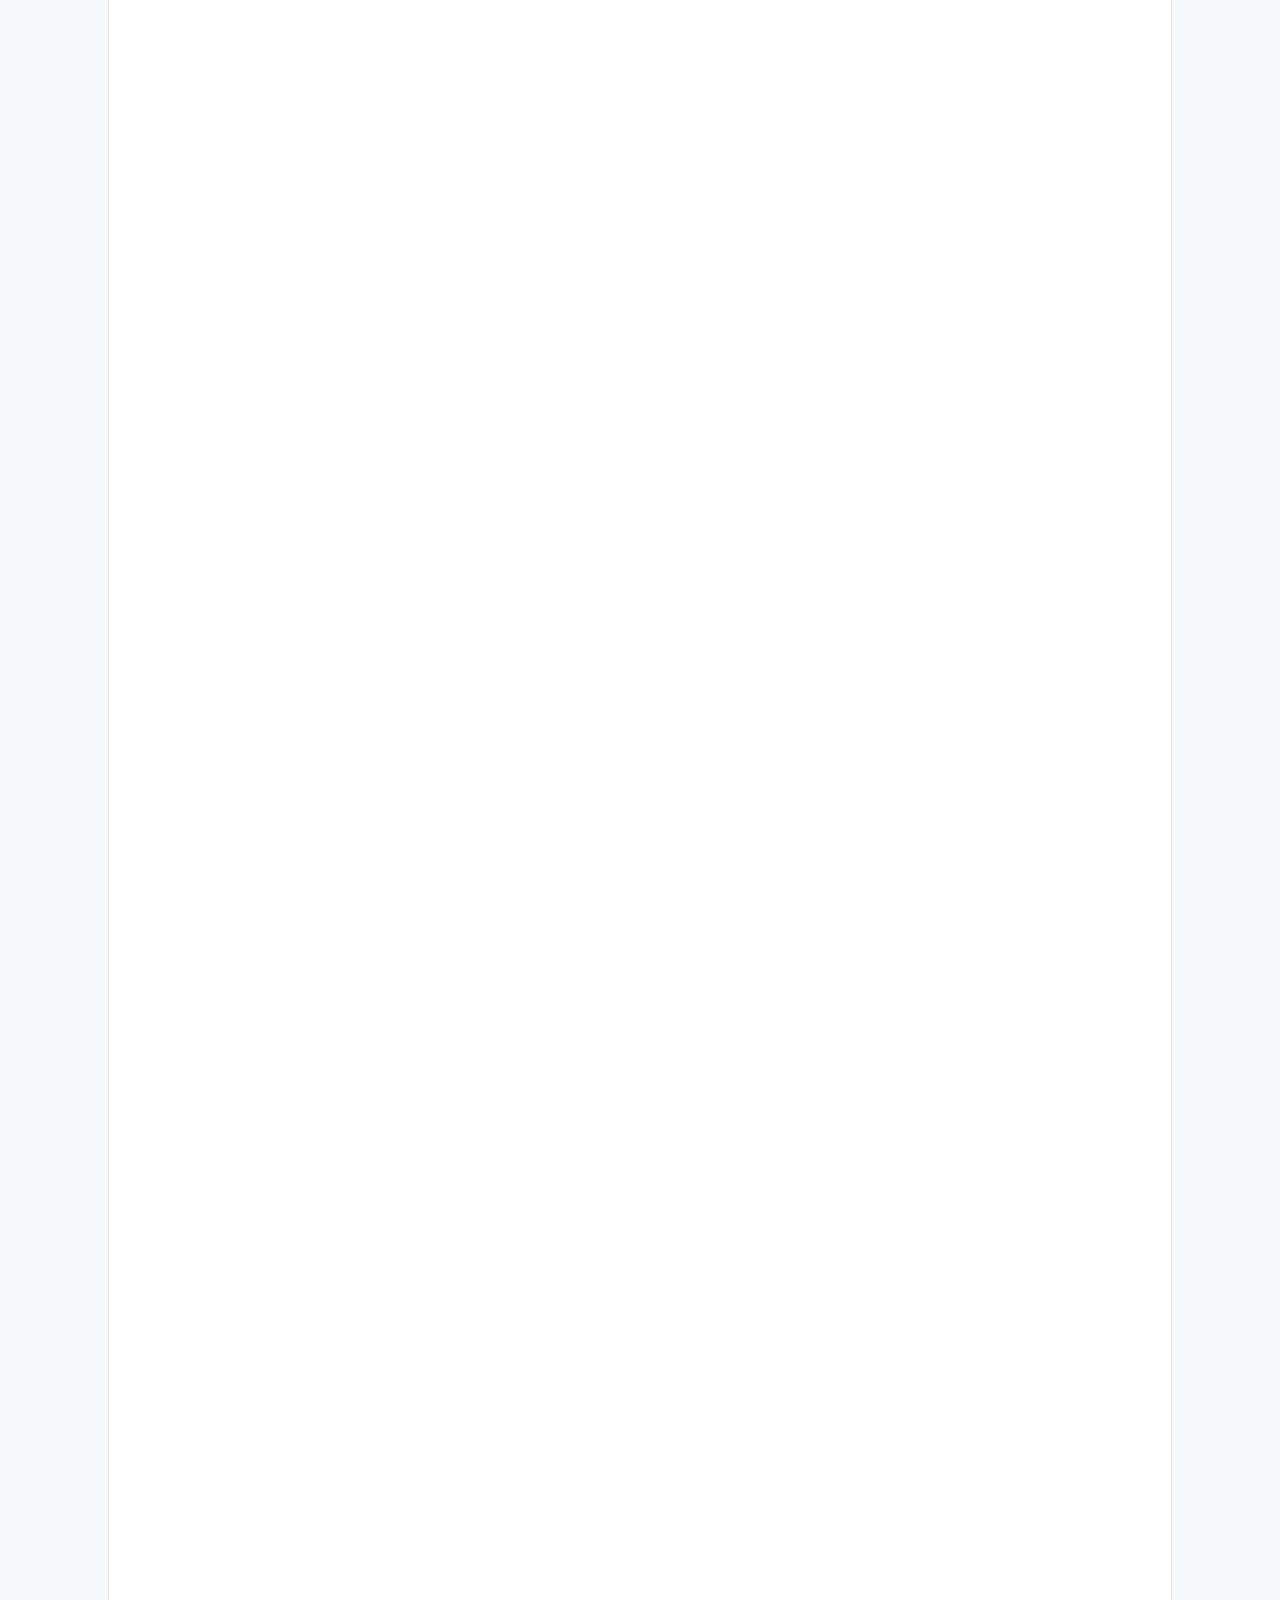
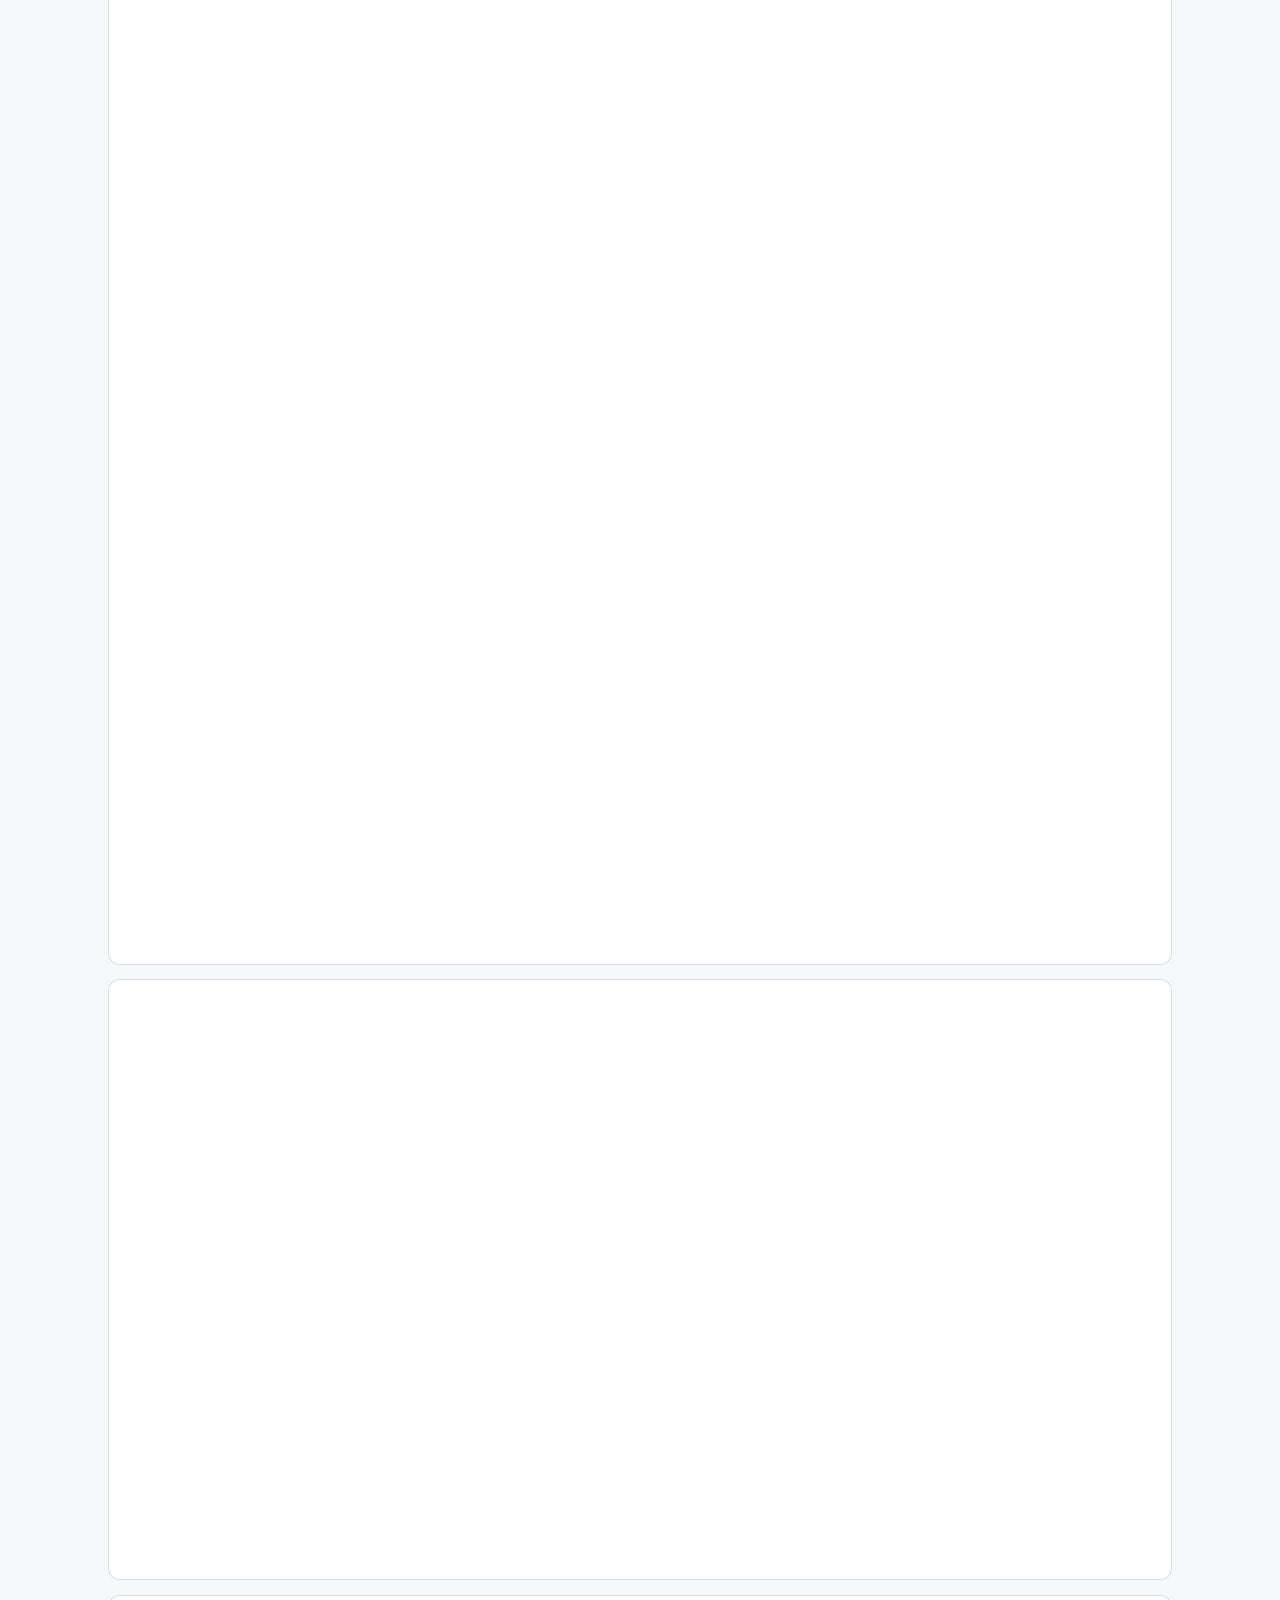
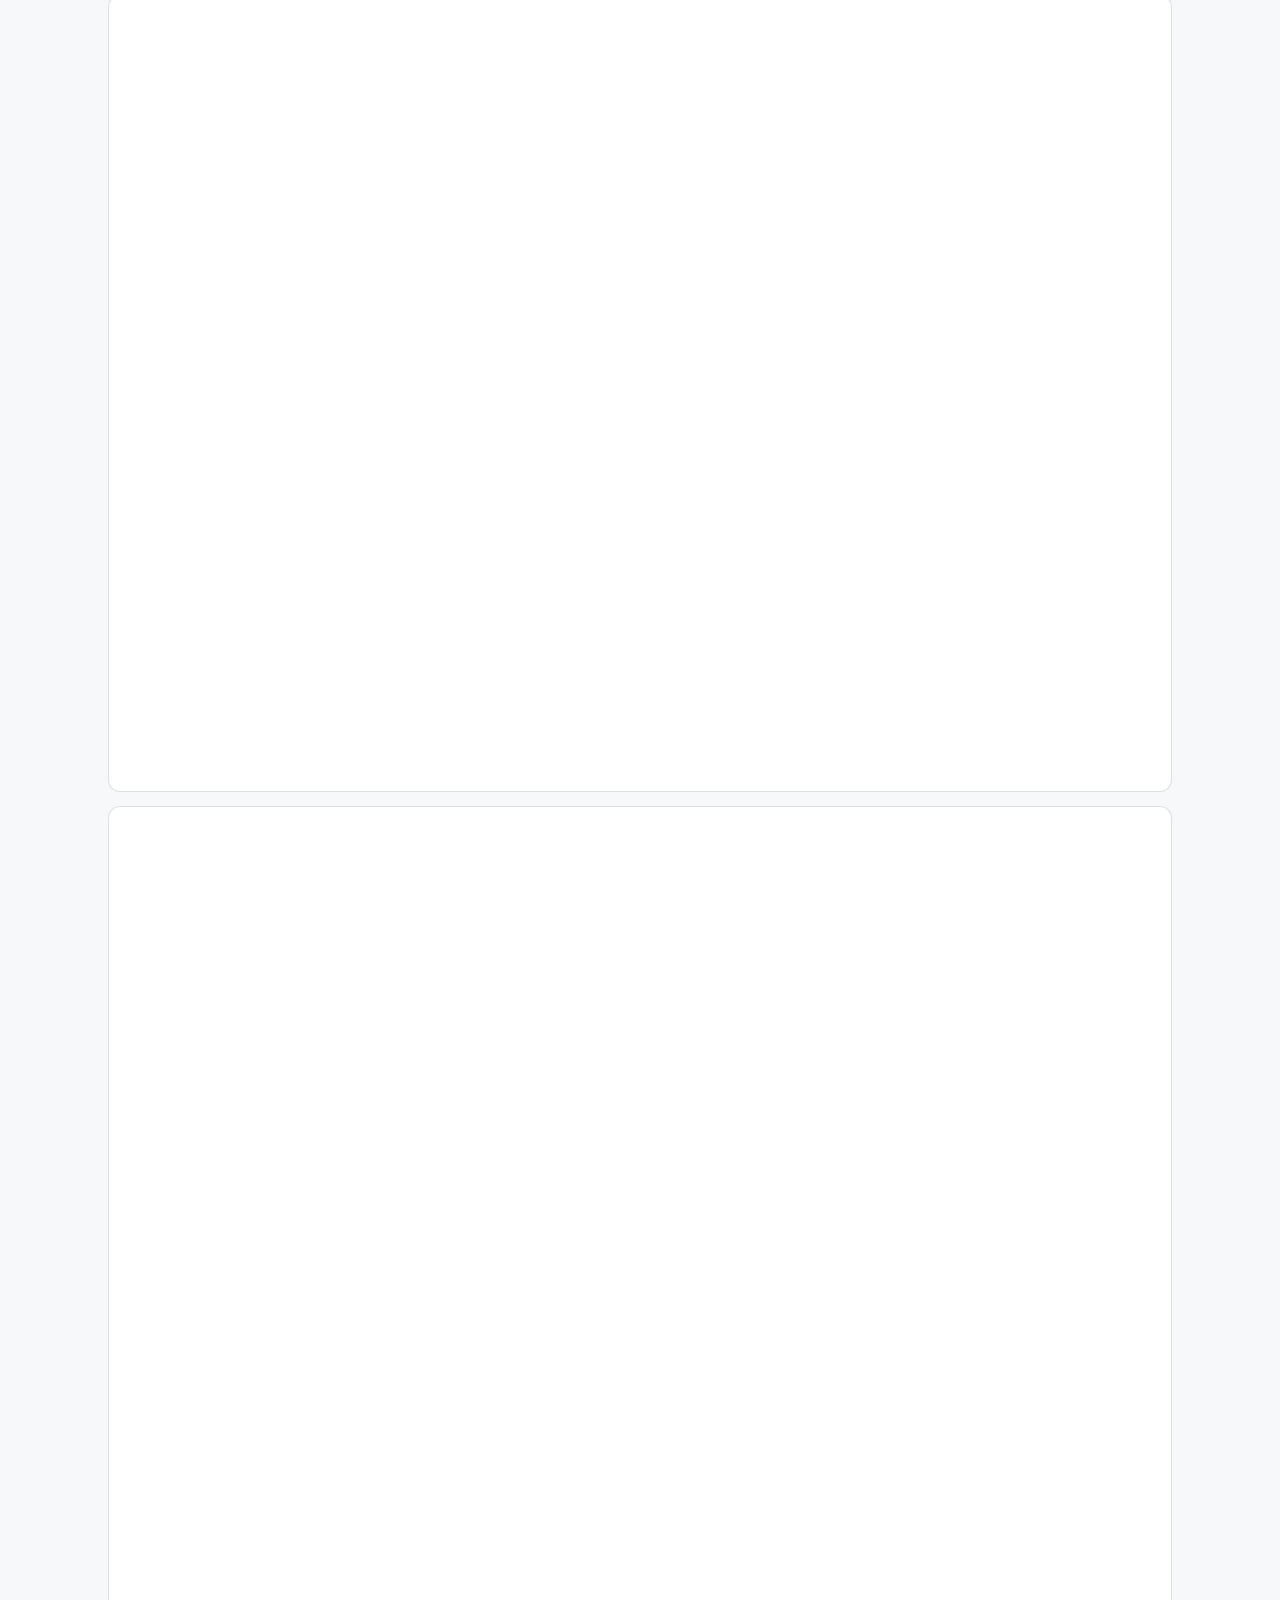
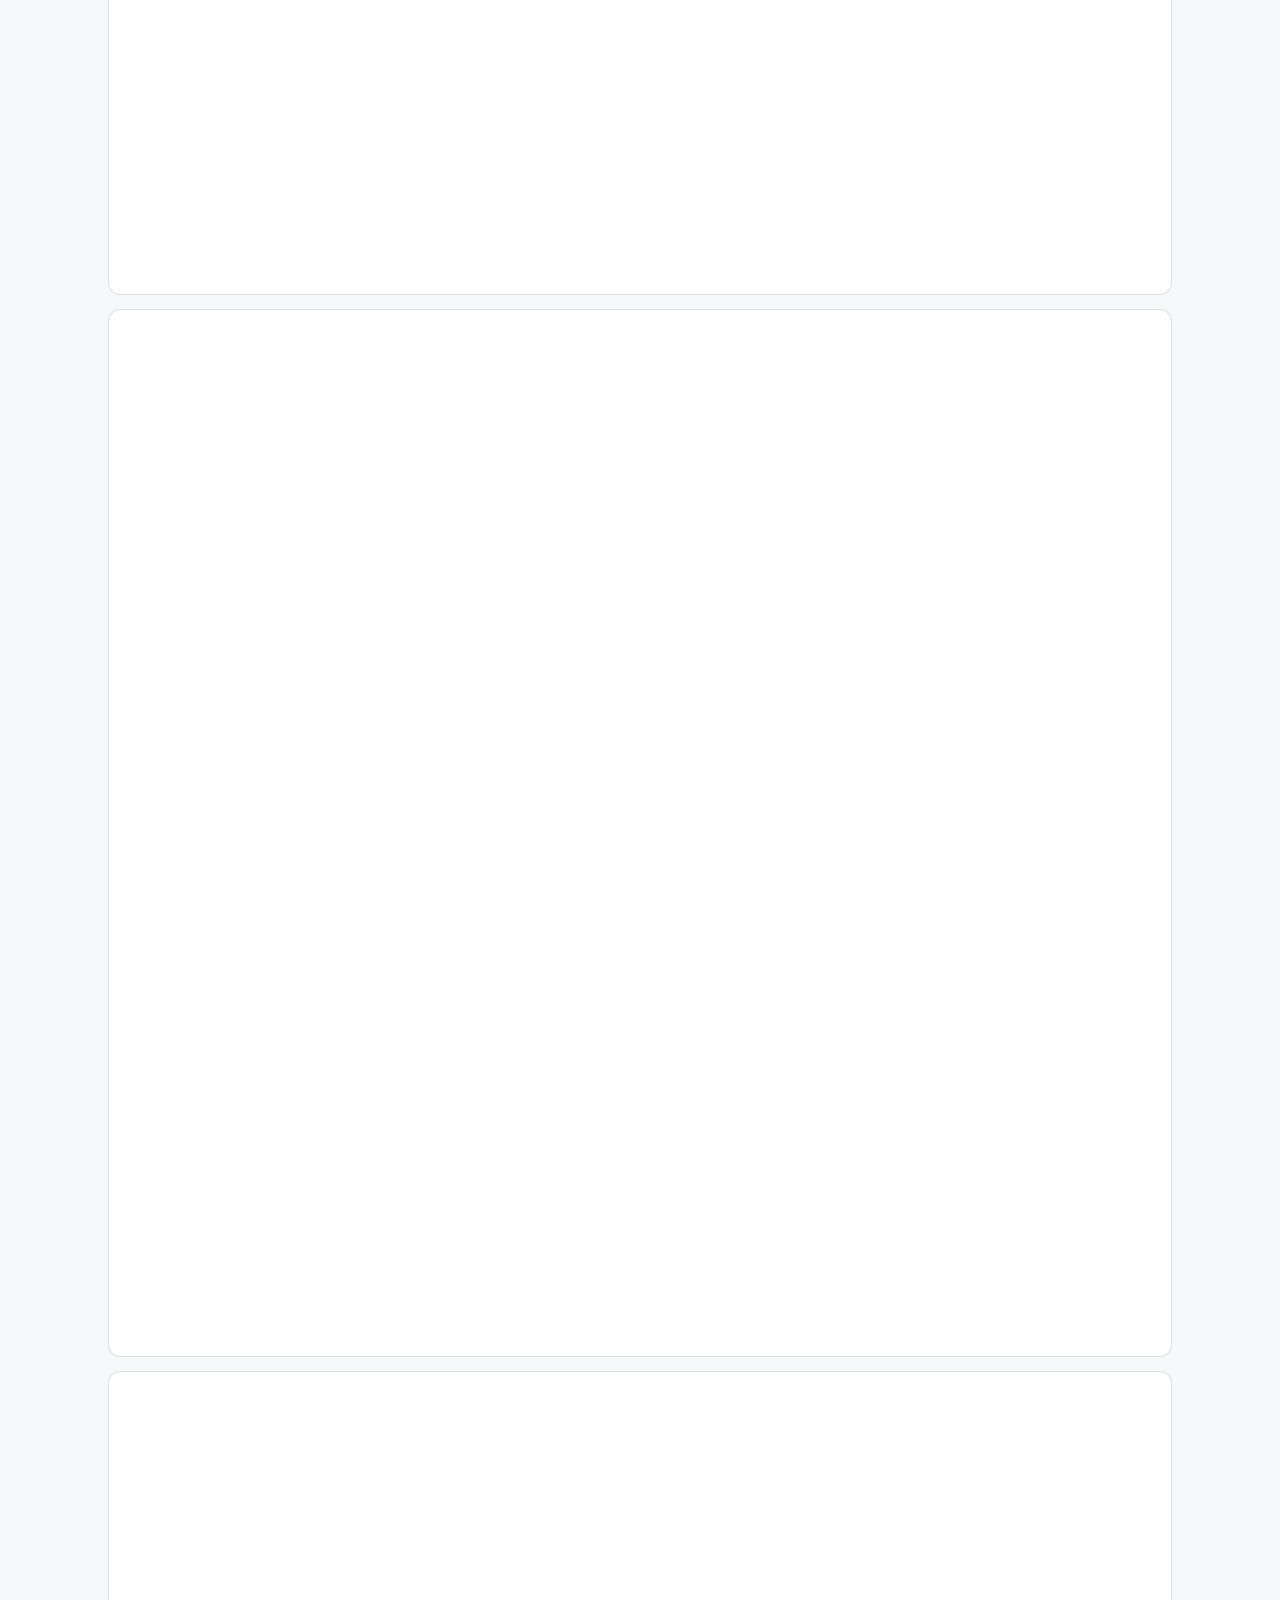
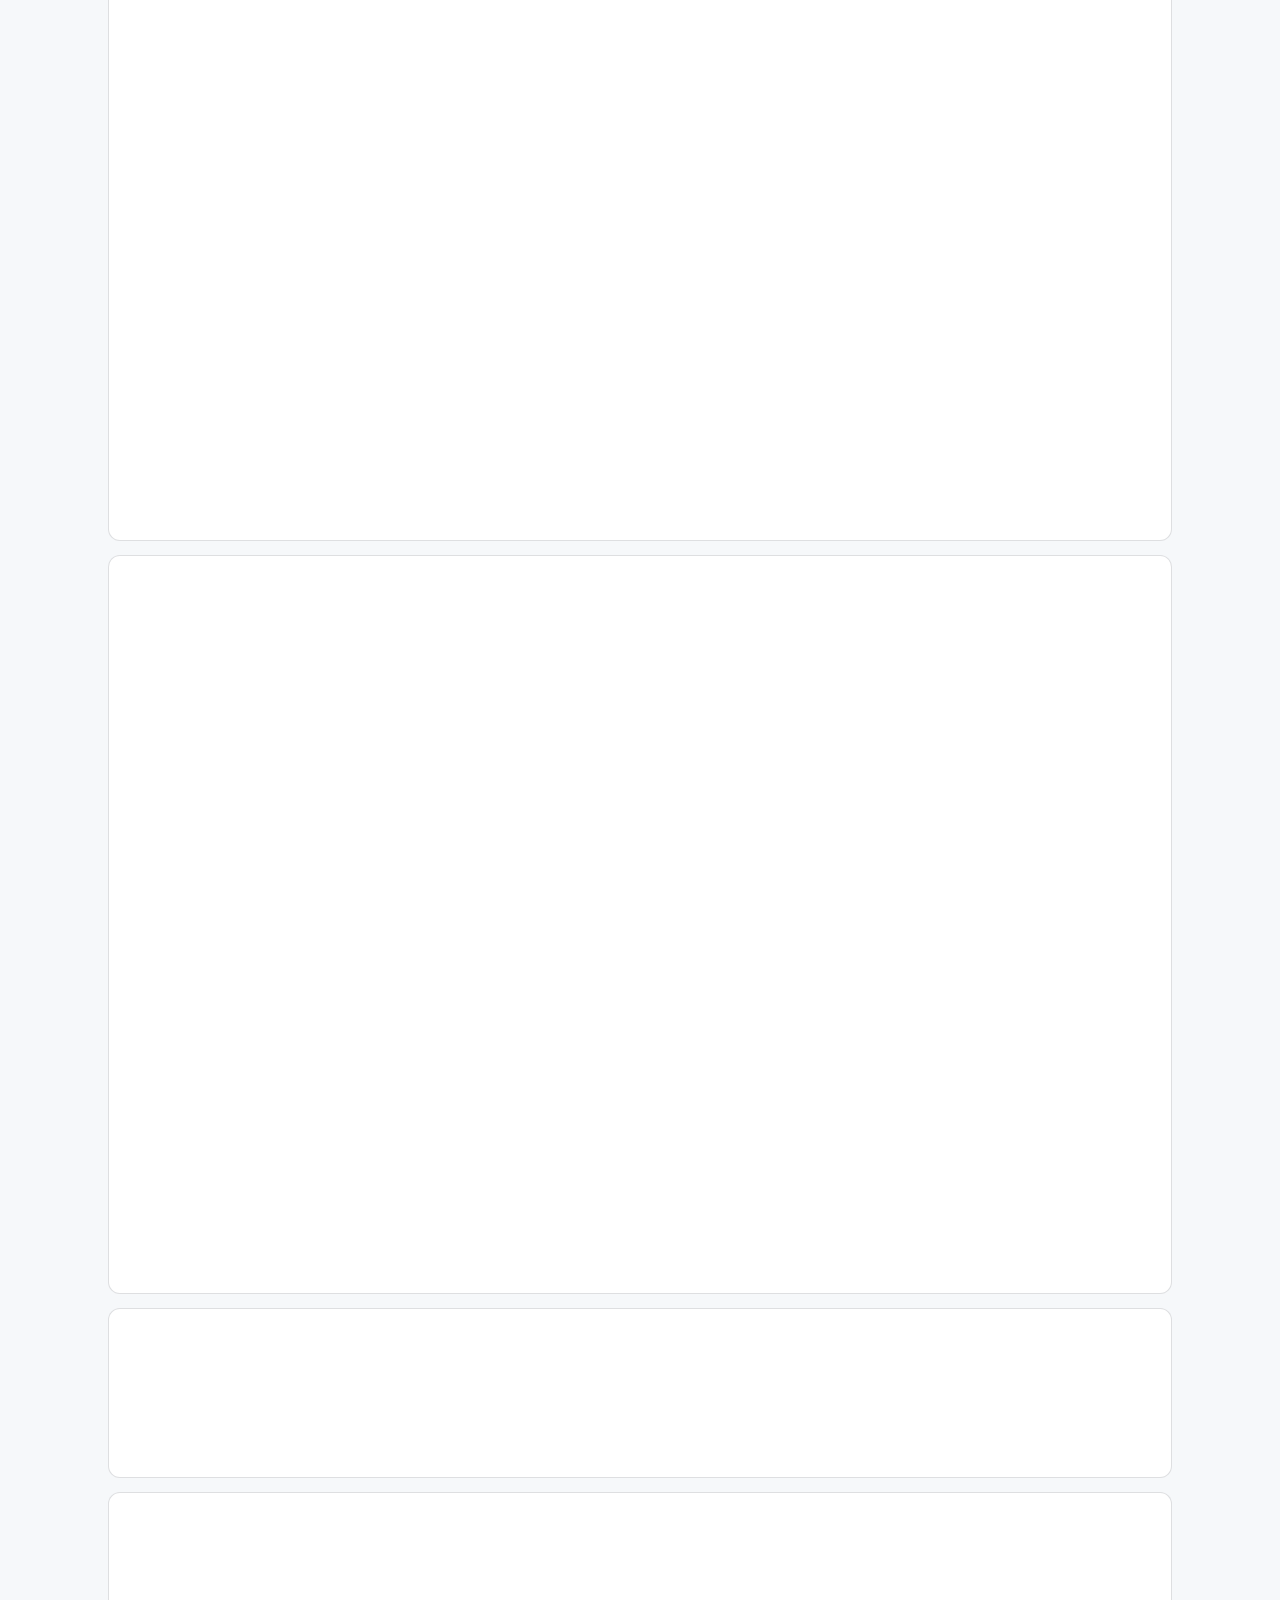
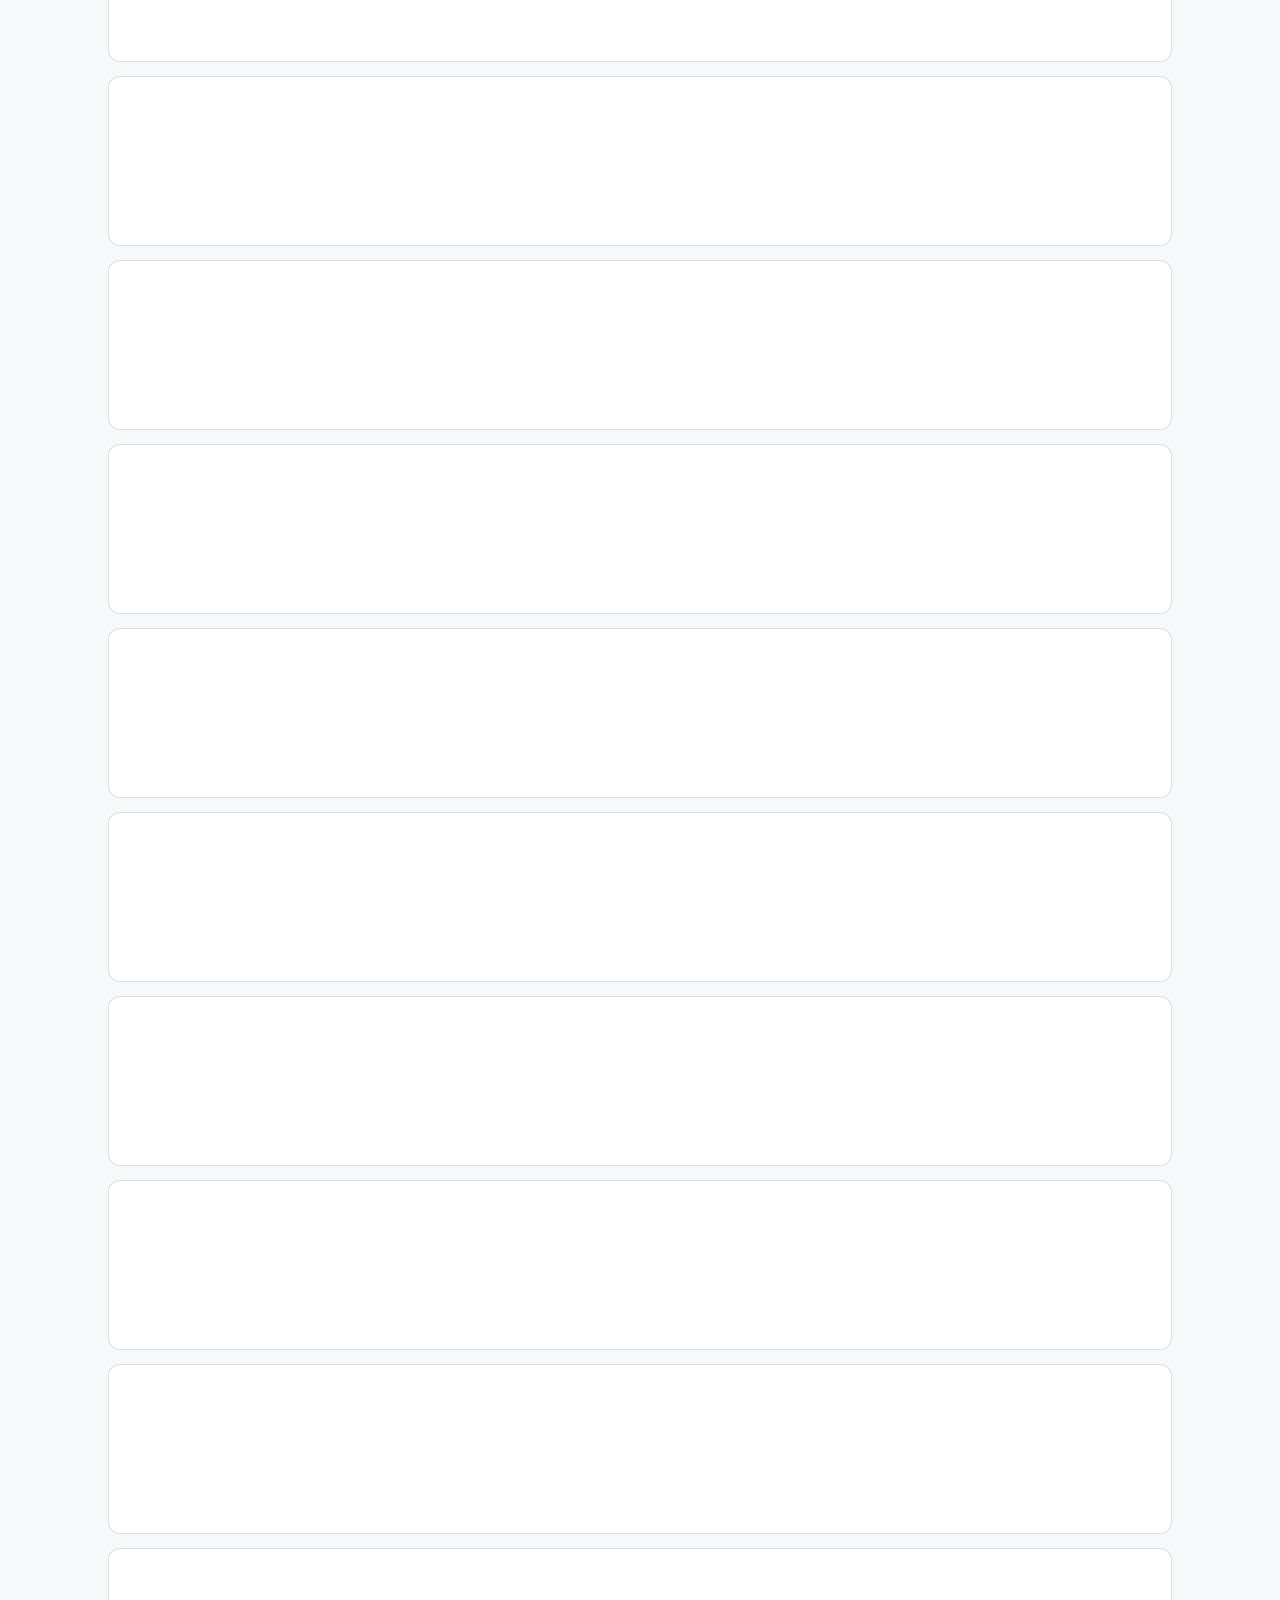
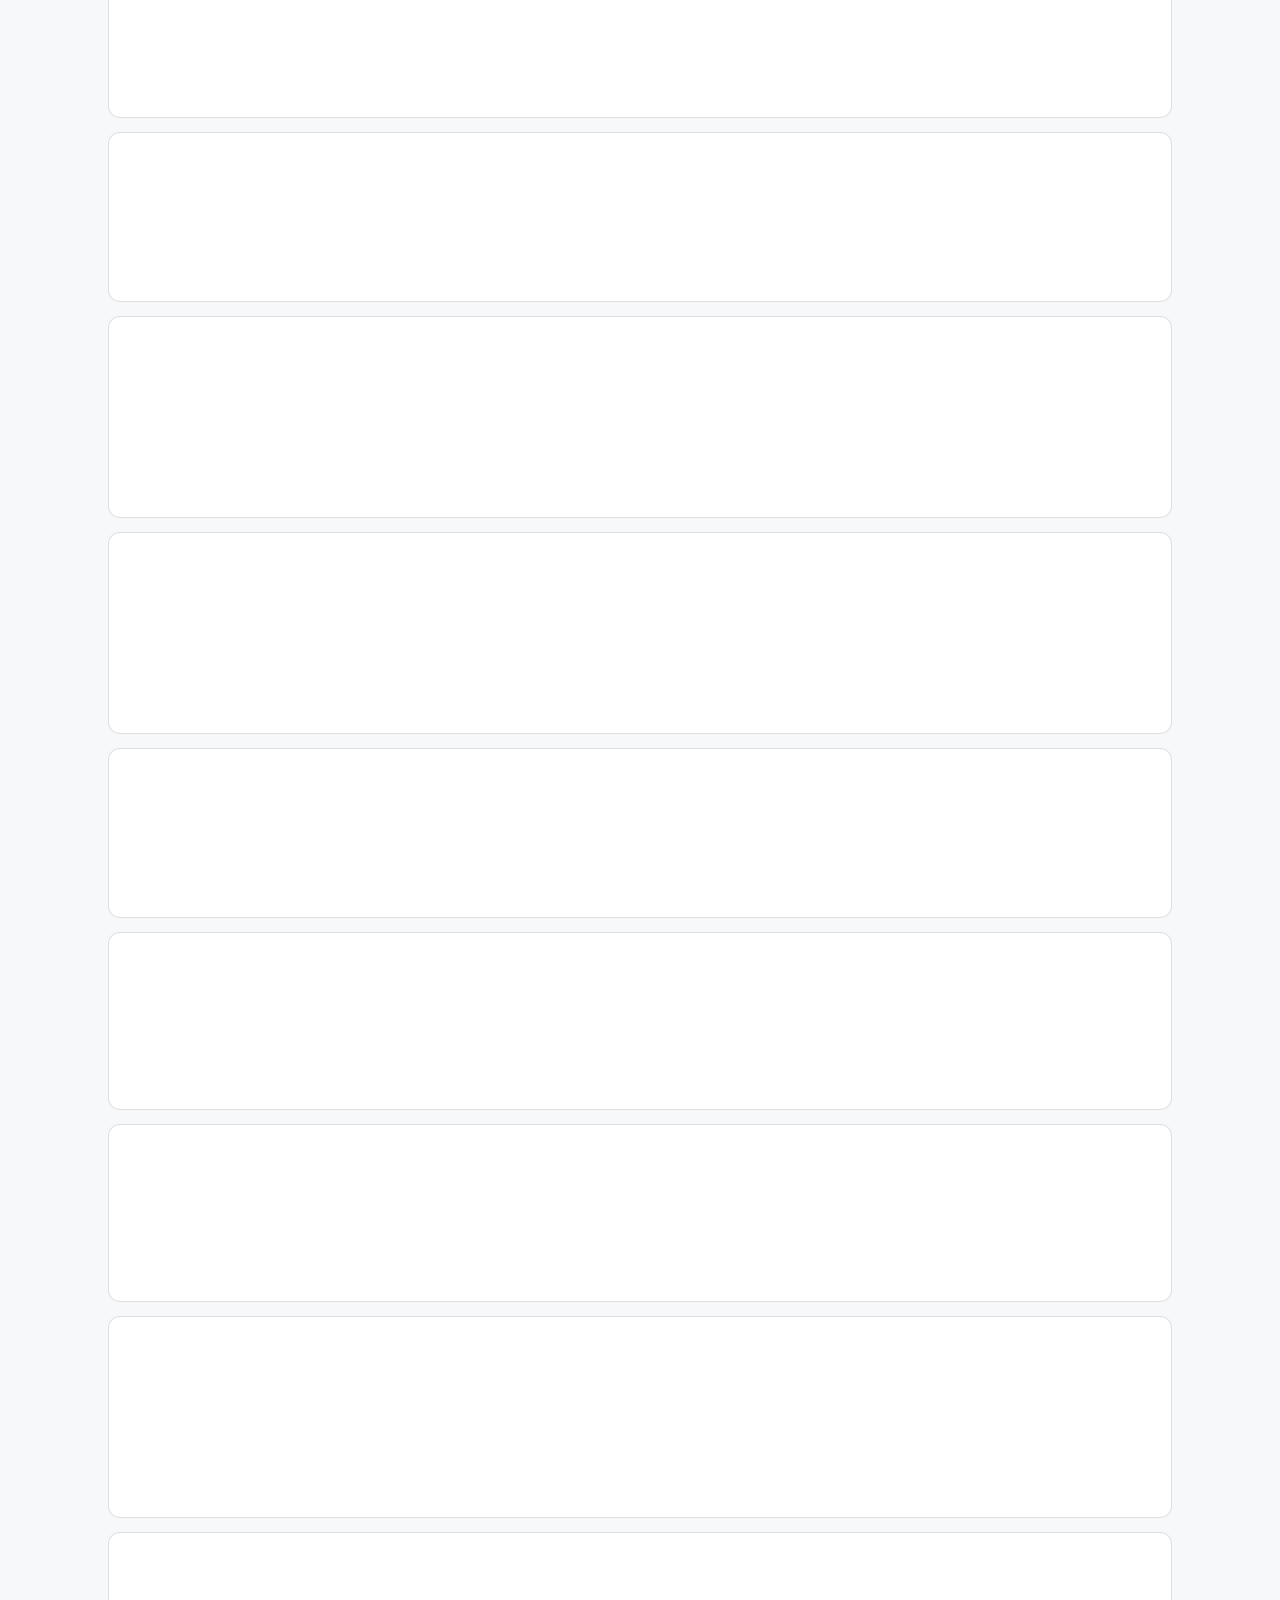
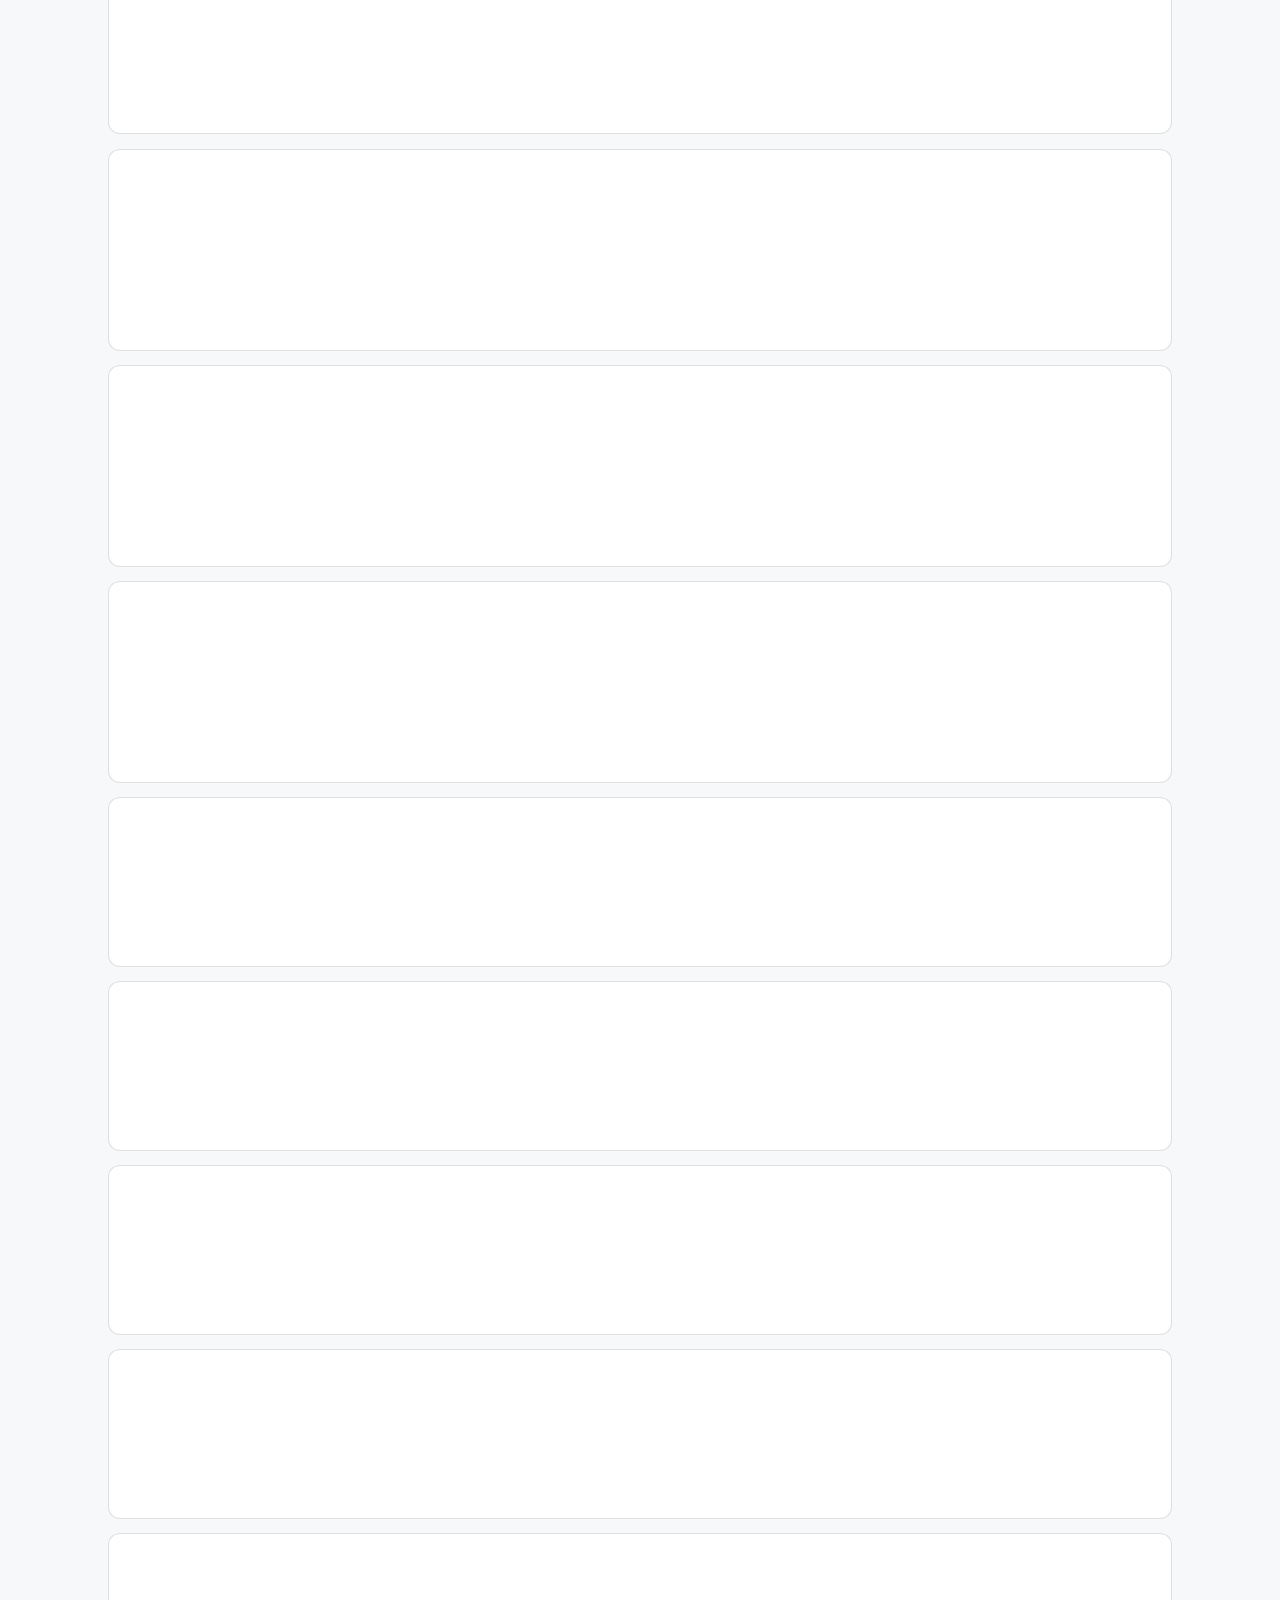
==== commit 183a9de5: "chore: update" ====
--- a/index.html
+++ b/index.html
@@ -54,7 +54,7 @@
 <section class="hero">
   <div class="wrap">
     <h1 class="name">Embedded Systems Engineer <span class="experience">(+10 Years of Experience)</span></h1>
-    <p class="role-line">Firmware Developer | Library Developer | Hardware Designer | PCB Designer</p>
+    <p class="role-line">Firmware Developer | Library Developer | Circuit Designer | PCB Designer</p>
   </div>
 </section>
 
